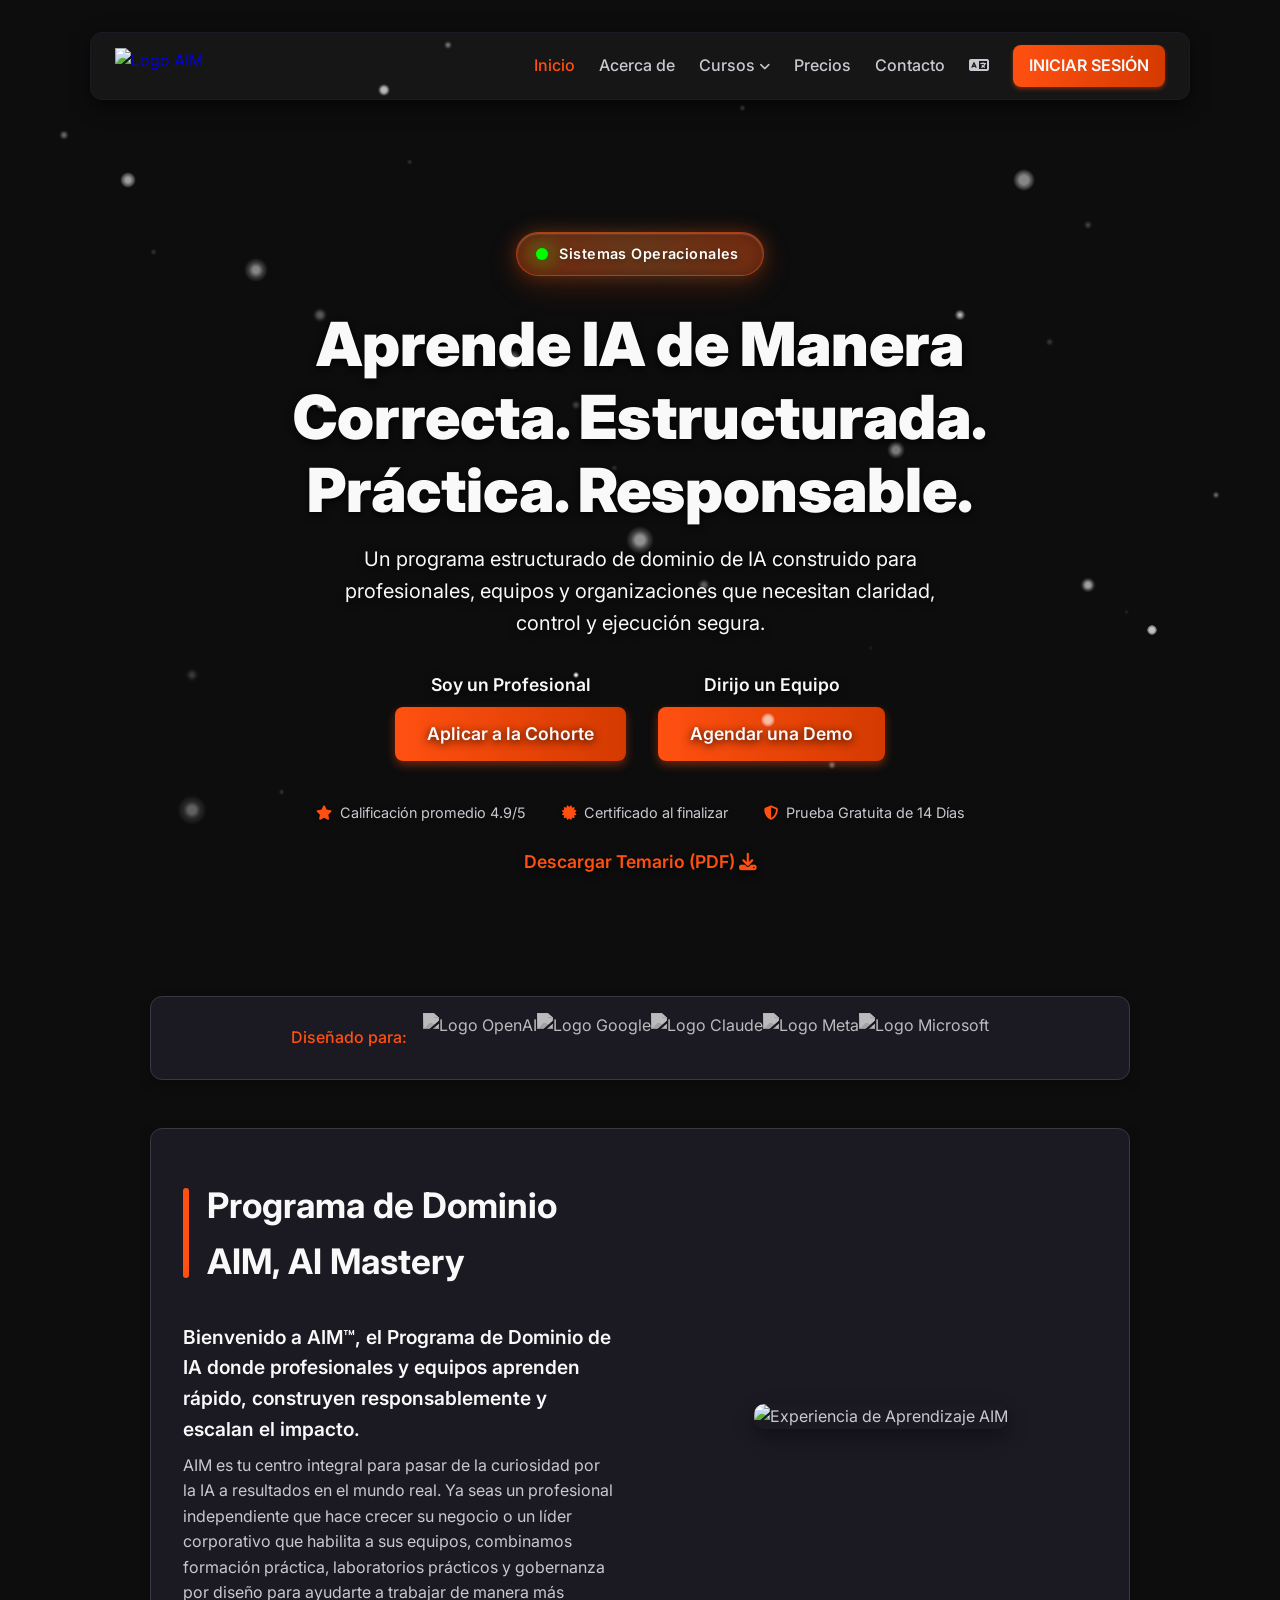
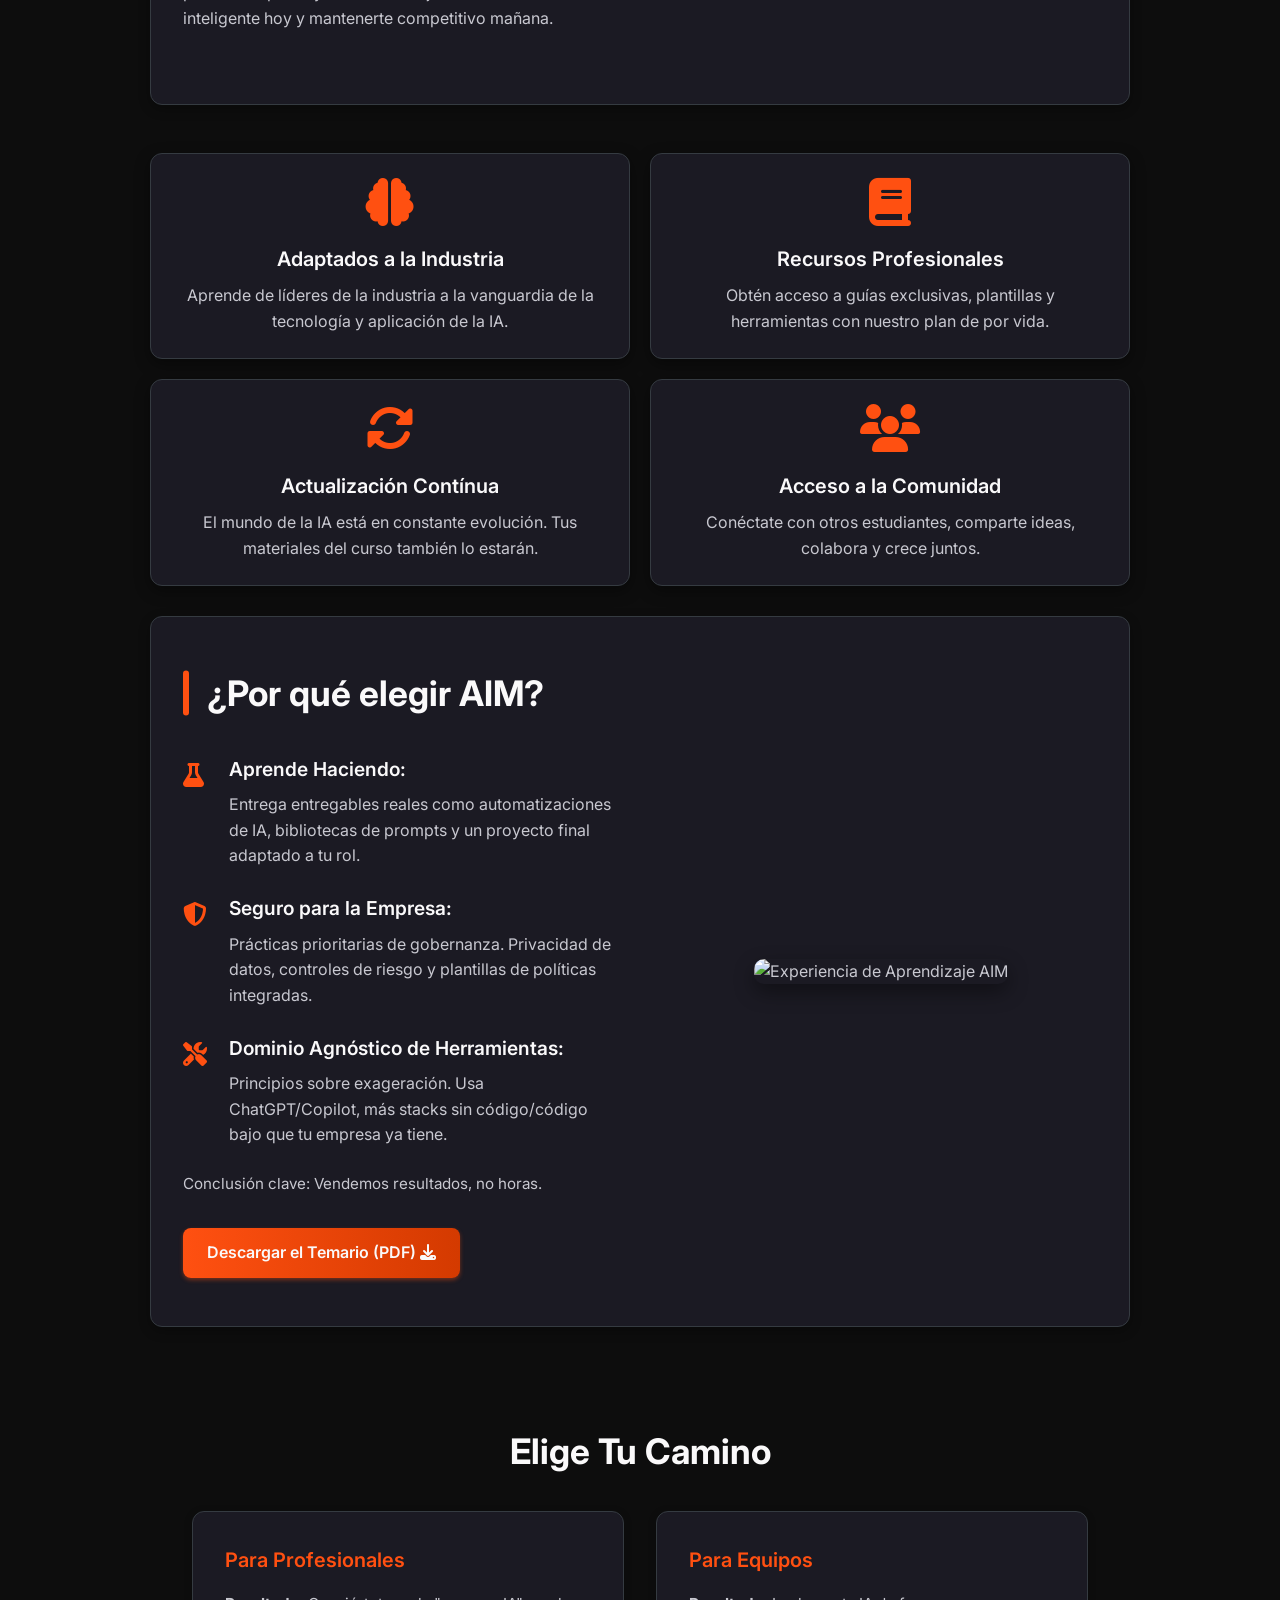
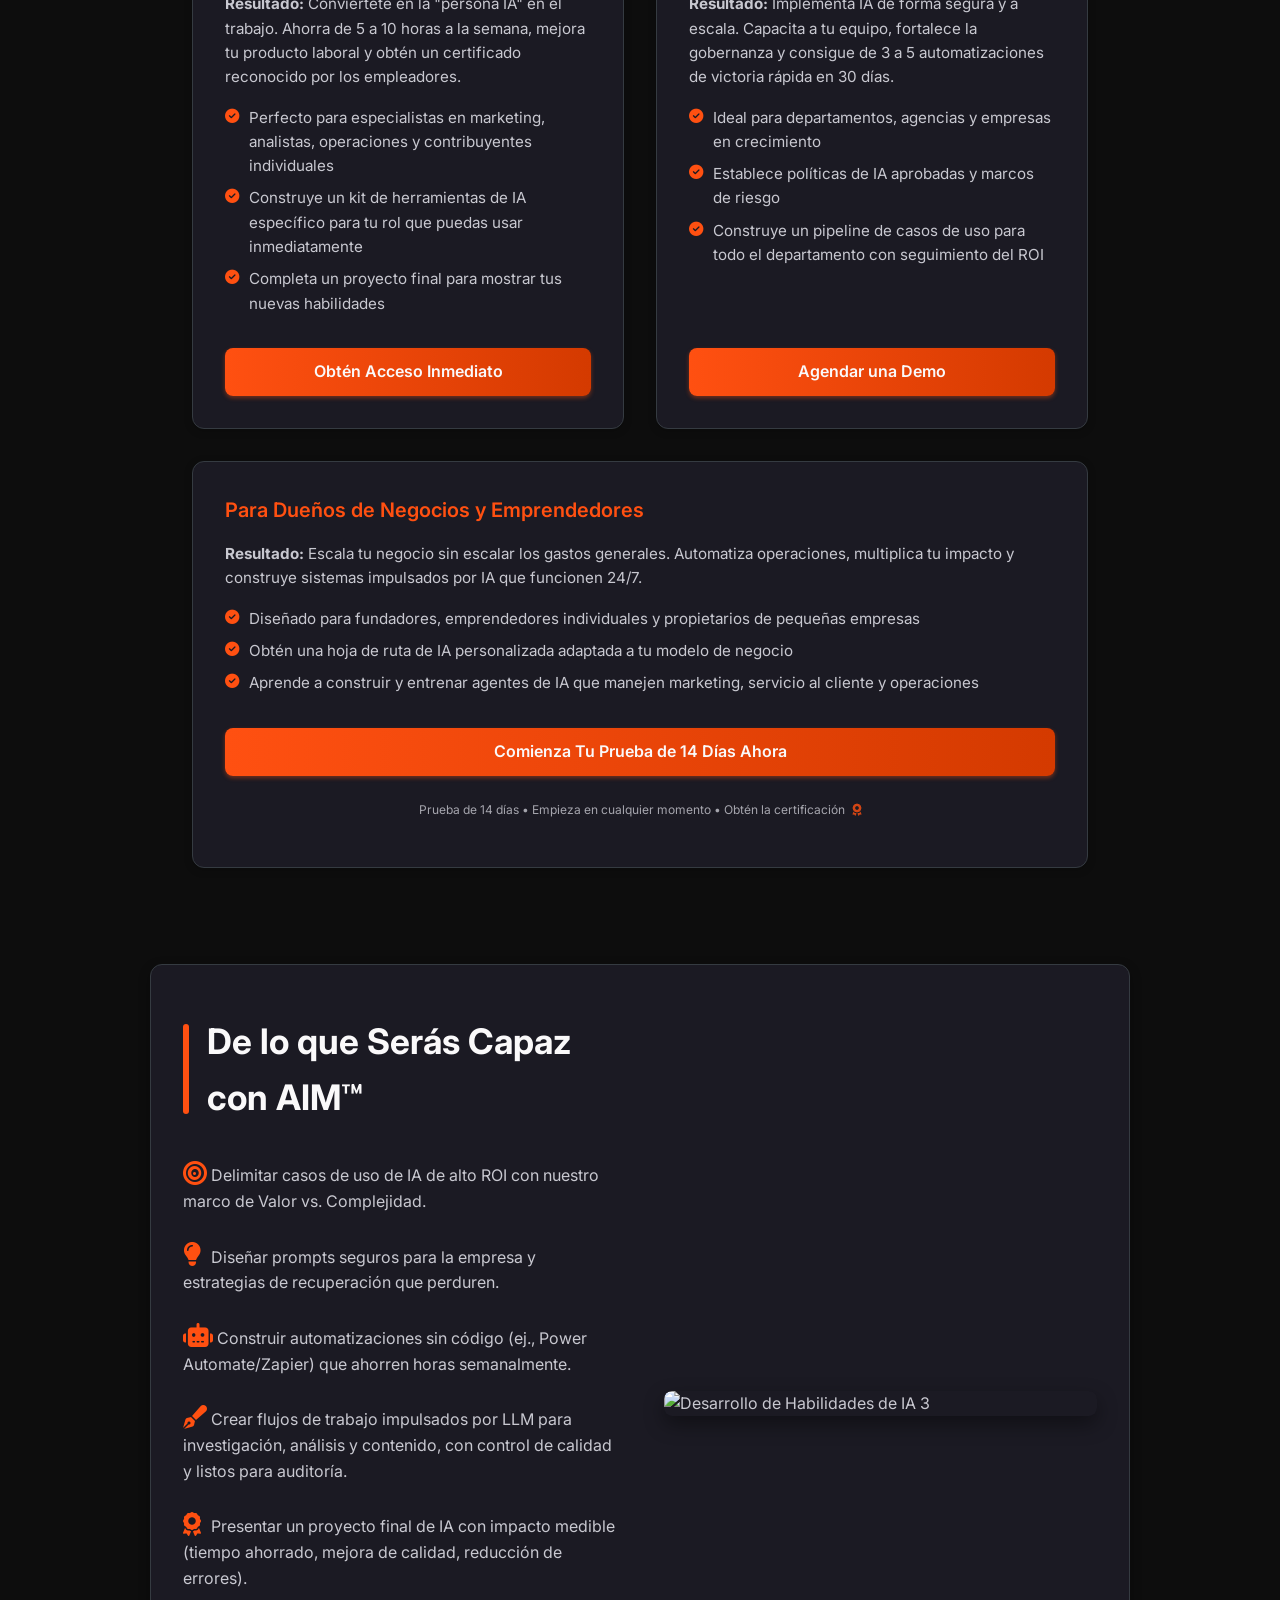
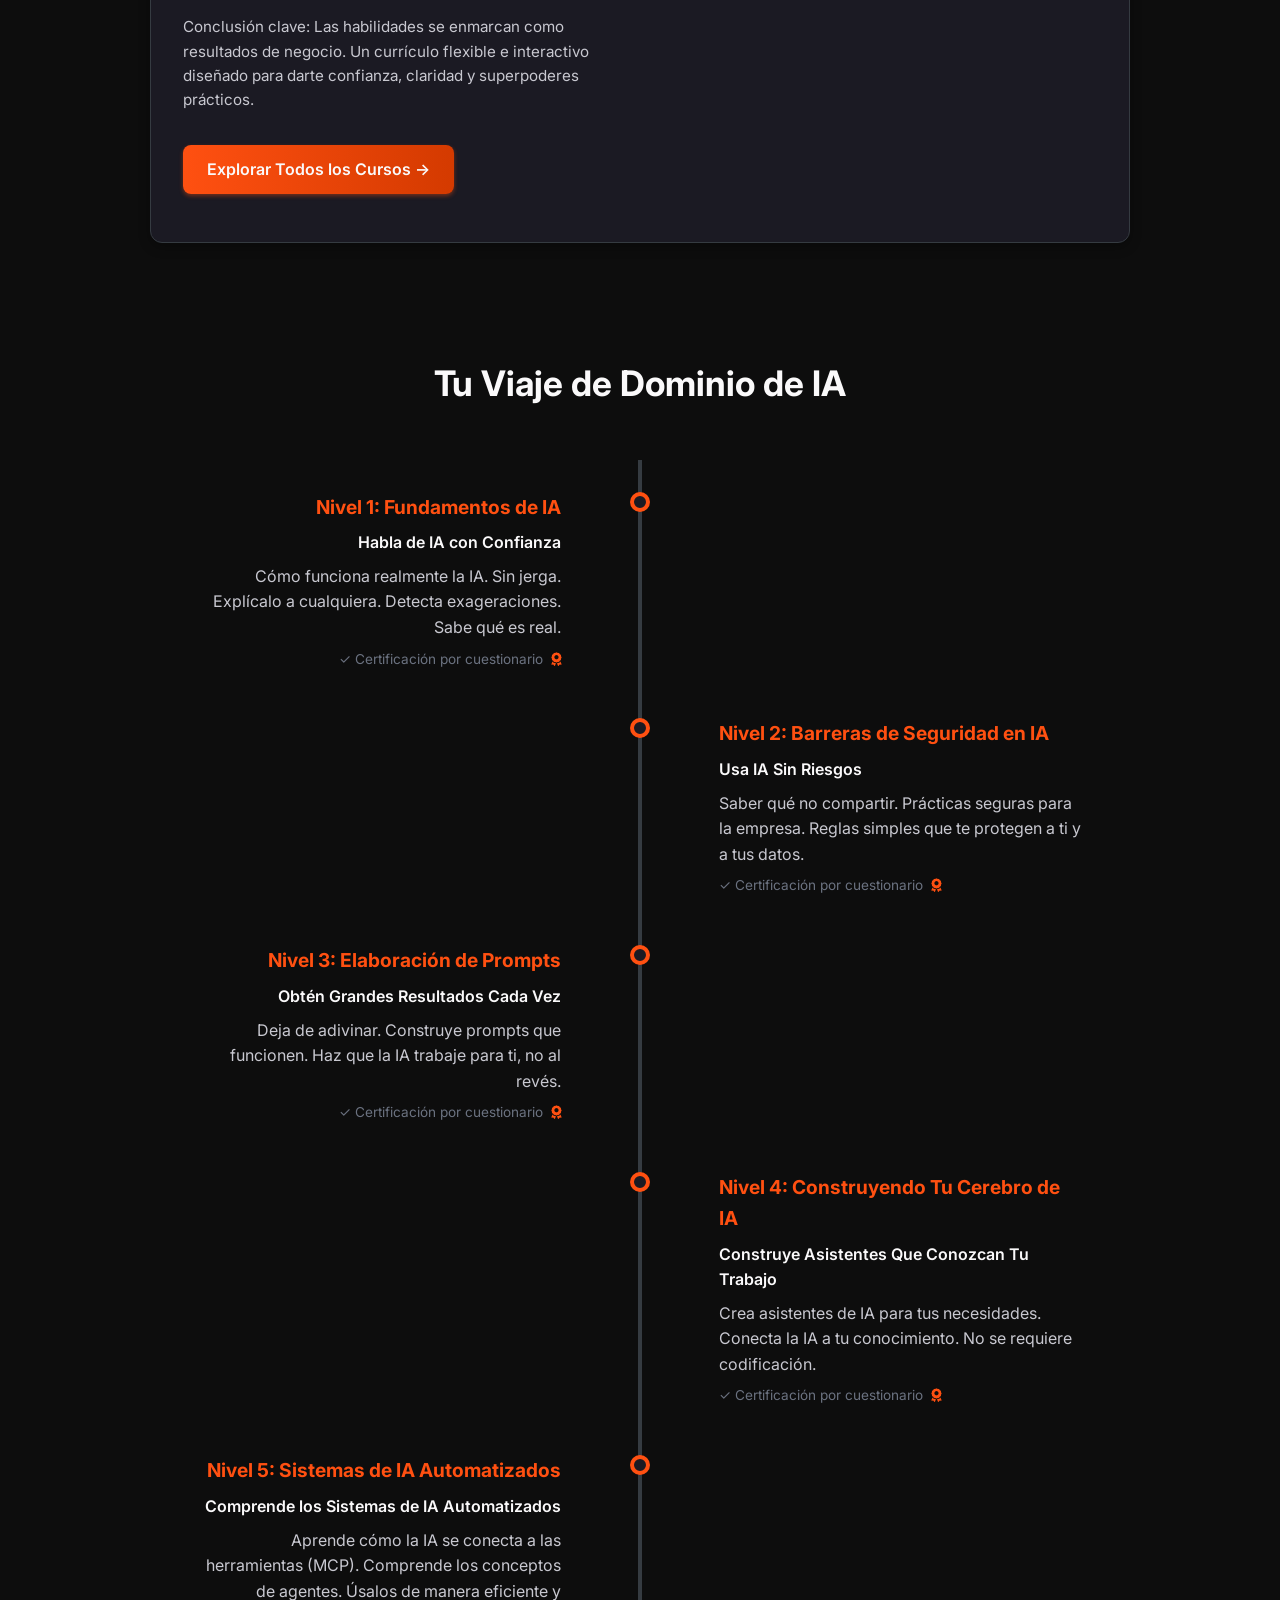
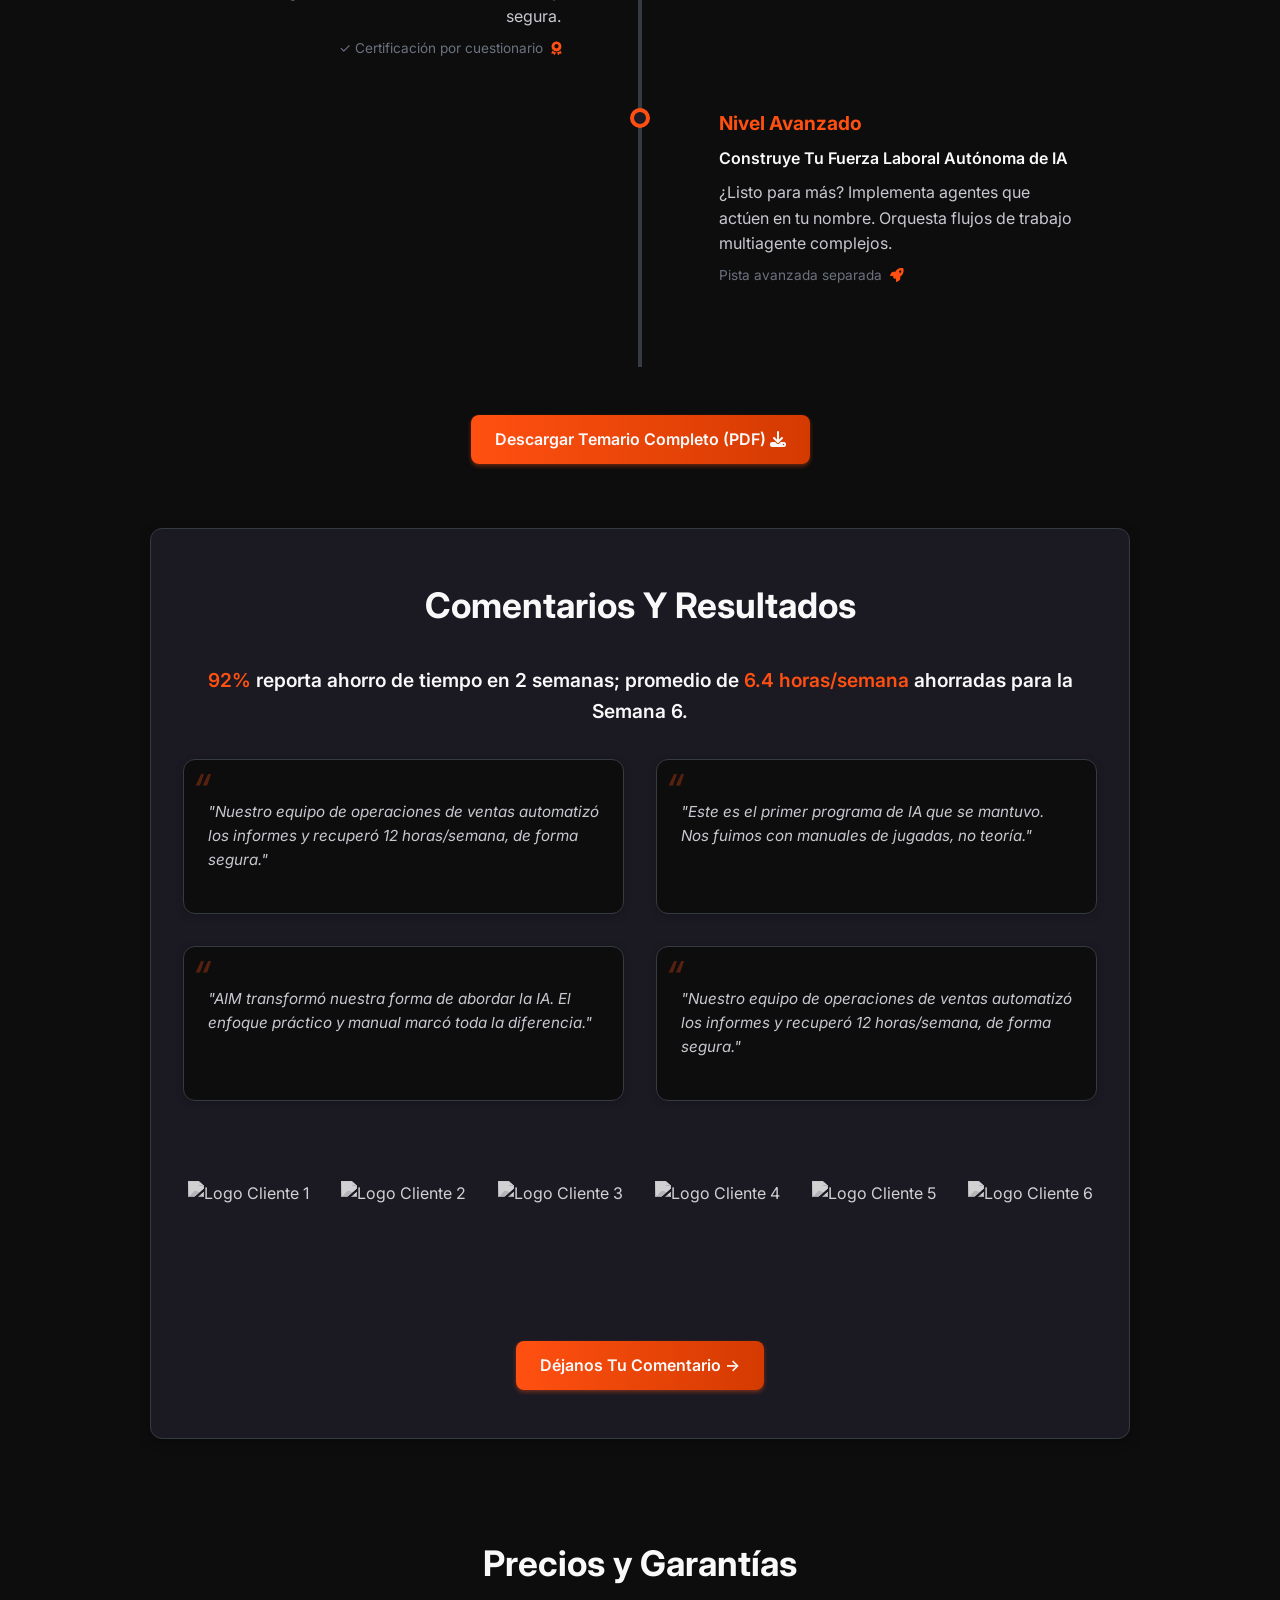
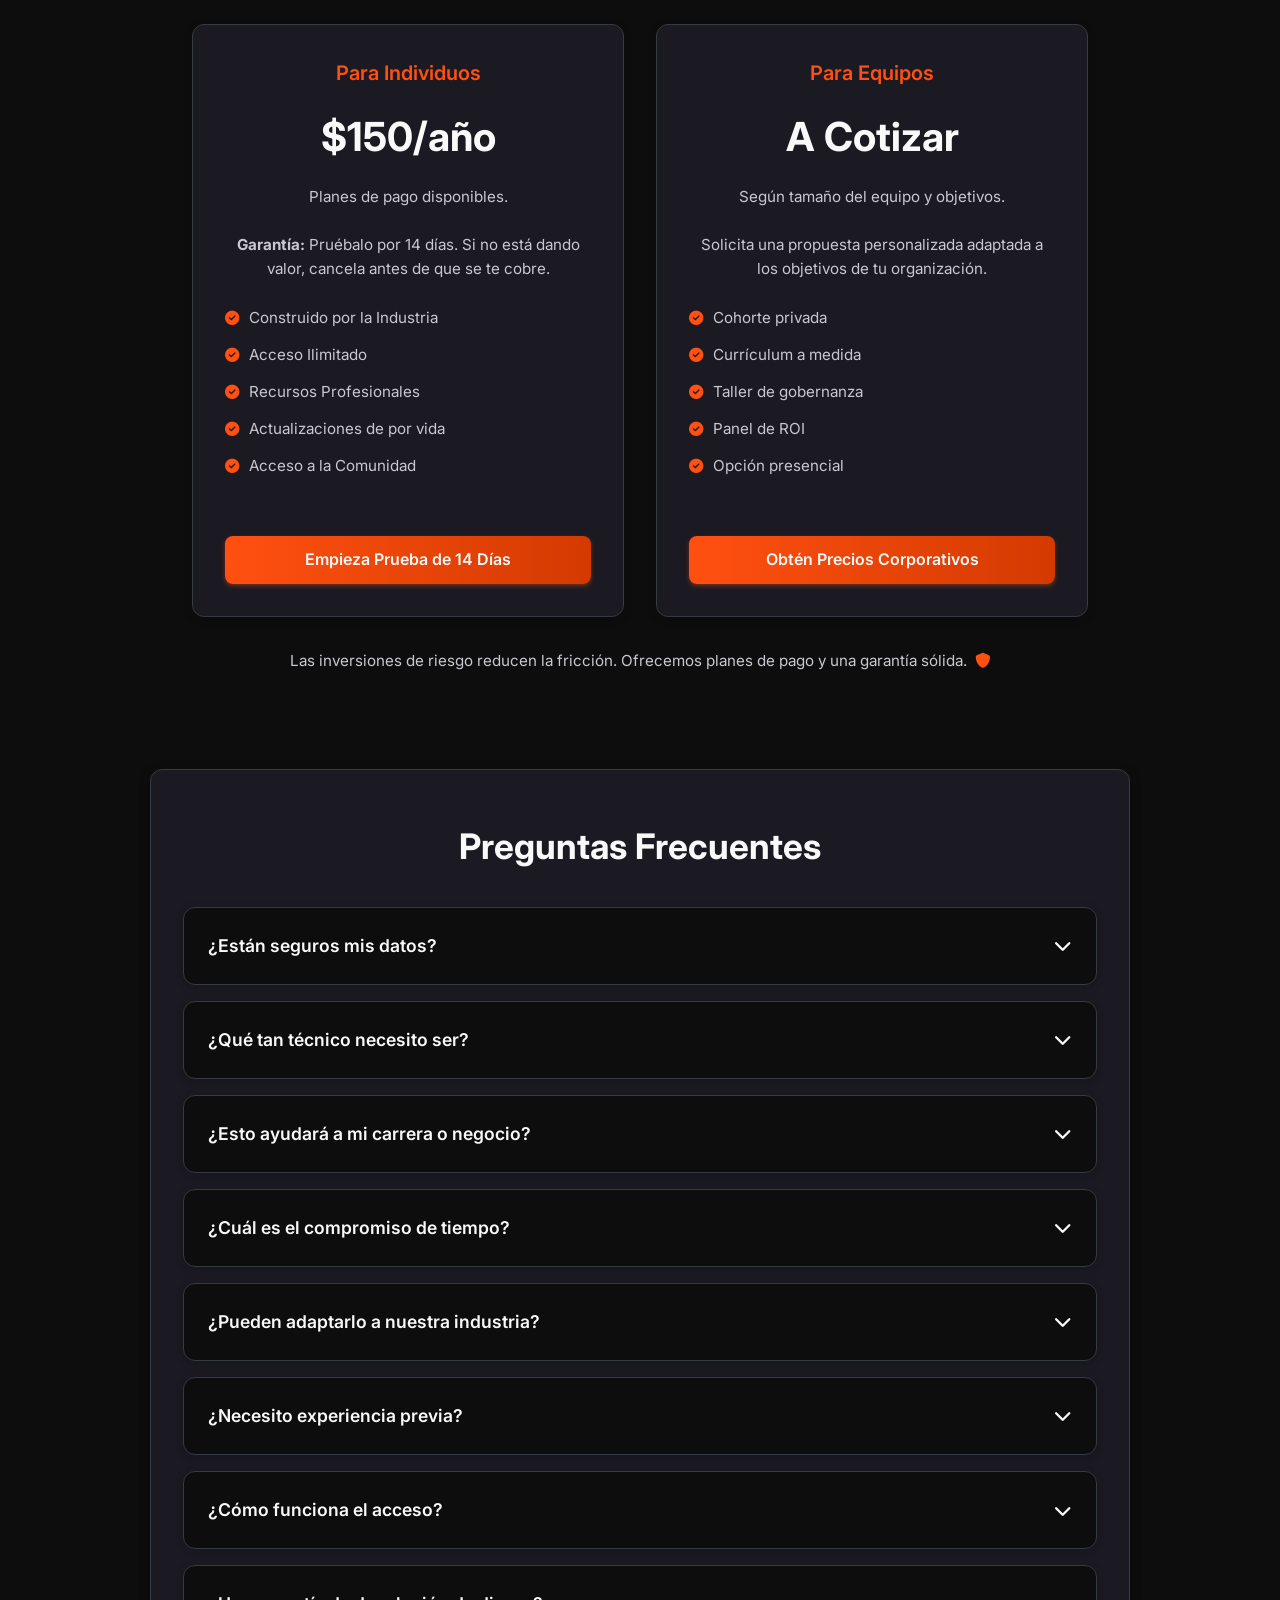
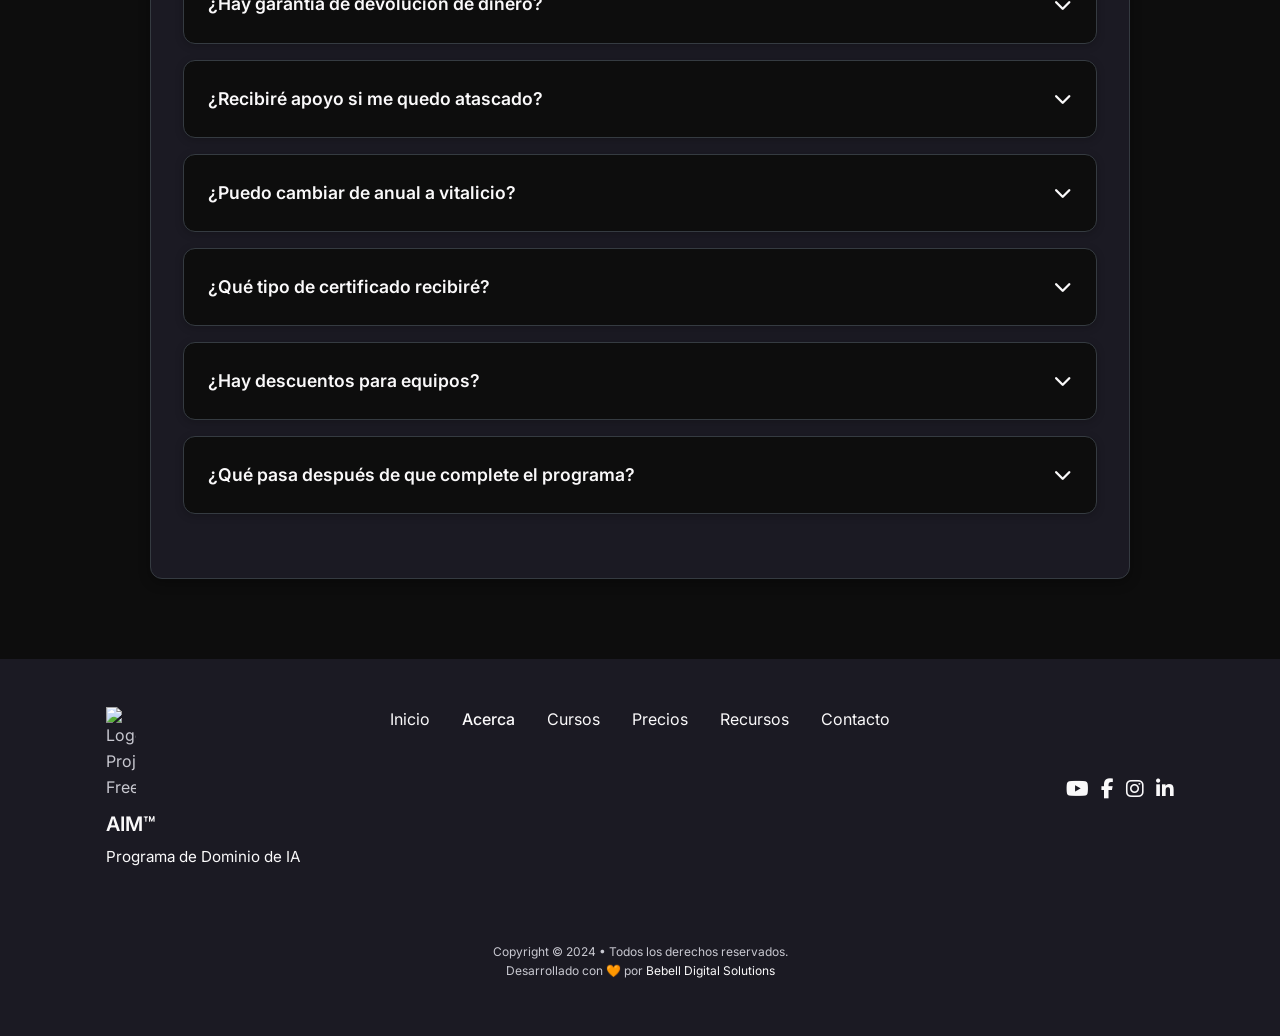
==== index.html @ cc2d8526 "Create index.html" ====
<!DOCTYPE html>
<html lang="es">
<head>
    <meta charset="UTF-8">
    <meta name="viewport" content="width=device-width, initial-scale=1.0">
    <meta http-equiv="X-UA-Compatible" content="IE=edge">

<!-- !!! IMPORTANTE: ACTUALIZA LA ETIQUETA TITLE PARA CADA PÁGINA ÚNICA !!! -->
    <title>AIM™ Bootcamp | Formación en IA para Profesionales y Equipos | Práctico y Enfocado en ROI</title>
    <meta name="description" content="Domina la IA en semanas. Formación por cohortes para profesionales y equipos corporativos. Laboratorios prácticos, gobernanza y resultados medibles. Aplica o solicita una demo.">
    
    <!-- === META KEYWORDS - EXPANDIDO === -->
    <meta name="keywords" content="bootcamp de IA, formación en IA para profesionales, curso de inteligencia artificial, IA para negocios, formación corporativa en IA, certificación en IA, programa de fluidez en IA, laboratorios prácticos de IA, formación en gobernanza de IA, ChatGPT para empresas, fundamentos de machine learning, upskilling en IA, adopción de IA empresarial, curso de estrategia de IA, formación en IA generativa, programa de maestría en IA, bootcamp AIM, educación profesional en IA, desarrollo de habilidades en IA, formación en implementación de IA">
    
    <!-- === ETIQUETAS DE AUTOR/GENERADOR === -->
    <meta name="author" content="AIM™ AI Mastery Program">
    <meta name="generator" content="Plataforma AIM Bootcamp">
    <meta name="robots" content="index, follow">
    
    <!-- === ETIQUETAS DE IDIOMA Y GEO - MEJORADAS === -->
    <meta http-equiv="content-language" content="es-es">
    <meta name="target" content="all">
    <meta name="rating" content="General">
    <meta name="revisit-after" content="7 days">
    <meta name="classification" content="Educación, Formación Empresarial, Inteligencia Artificial">
    <meta name="distribution" content="global">
    <meta name="copyright" content="© 2024 AIM™ AI Mastery Program. Todos los derechos reservados.">
    <meta name="format-detection" content="telephone=no">
    <meta name="geo.region" content="ES">
    <meta name="geo.placename" content="Global">

<!-- === URL CANÓNICA === -->
<link rel="canonical" href="https://www.aimbootcamp.com/es/">

<!-- === ETIQUETAS HREFLANG - AÑADIDAS === -->
<link rel="alternate" hreflang="en" href="https://www.aimbootcamp.com/">
<link rel="alternate" hreflang="es" href="https://www.aimbootcamp.com/es/">
<link rel="alternate" hreflang="x-default" href="https://www.aimbootcamp.com/">

<!-- === FAVICON E ICONOS DE APP - MEJORADOS === -->
<link rel="icon" href="https://bucket.mlcdn.com/a/3336/3336910/images/c6f729e3f2ce7e2bc59bf6037f6fe0f491d94819.png">
<link rel="apple-touch-icon" sizes="180x180" href="https://bucket.mlcdn.com/a/3336/3336910/images/c6f729e3f2ce7e2bc59bf6037f6fe0f491d94819.png">
<link rel="icon" type="image/png" sizes="32x32" href="https://bucket.mlcdn.com/a/3336/3336910/images/c6f729e3f2ce7e2bc59bf6037f6fe0f491d94819.png">
<link rel="icon" type="image/png" sizes="16x16" href="https://bucket.mlcdn.com/a/3336/3336910/images/c6f729e3f2ce7e2bc59bf6037f6fe0f491d94819.png">
<link rel="mask-icon" href="https://bucket.mlcdn.com/a/3336/3336910/images/c6f729e3f2ce7e2bc59bf6037f6fe0f491d94819.png" color="#ff5011">

<!-- === OPEN GRAPH / FACEBOOK - MEJORADO === -->
<meta property="og:type" content="website">
<meta property="og:url" content="https://www.aimbootcamp.com/es/">
<meta property="og:title" content="AIM™ Programa de Maestría en IA | Domina la IA para Negocios y Vida">
<meta property="og:description" content="AIM™ es un programa estructurado de maestría en IA diseñado para ayudar a los profesionales a entender, aplicar y usar con confianza la inteligencia artificial en escenarios empresariales del mundo real.">
<meta property="og:image" content="https://ik.imagekit.io/bebell/Project%20Freedom/AIM%E2%84%A2%20AI%20Mastery%20Program/AIM-Homepage-OG.jpg">
<meta property="og:image:width" content="1200">
<meta property="og:image:height" content="630">
<meta property="og:image:alt" content="AIM™ Programa de Maestría en IA - Formación Estructurada en IA para Profesionales">
<meta property="og:site_name" content="AIM™ AI Mastery Program">
<meta property="og:locale" content="es_ES">
<meta property="og:email" content="info@aimbootcamp.com">
<meta property="og:phone_number" content="+1-800-AIM-BOOT">
<meta property="og:determiner" content="the">

<!-- === TARJETA DE TWITTER - MEJORADA === -->
<meta name="twitter:card" content="summary_large_image">
<meta name="twitter:url" content="https://www.aimbootcamp.com/es/">
<meta name="twitter:title" content="AIM™ Programa de Maestría en IA | Domina la IA para Negocios y Vida">
<meta name="twitter:description" content="Formación estructurada en IA para profesionales que buscan claridad, confianza y aplicación práctica. Comienza a dominar la IA hoy.">
<meta name="twitter:image" content="https://ik.imagekit.io/bebell/Project%20Freedom/AIM%E2%84%A2%20AI%20Mastery%20Program/AIM-Homepage-Twitter.jpg">
<meta name="twitter:image:alt" content="Página de inicio del Programa de Maestría en IA AIM™">
<meta name="twitter:creator" content="@AIMasteryProgram">
<meta name="twitter:site" content="@AIMasteryProgram">
<meta name="twitter:label1" content="Formato del Programa">
<meta name="twitter:data1" content="Basado en cohortes, Práctico">
<meta name="twitter:label2" content="Audiencia">
<meta name="twitter:data2" content="Profesionales y Equipos Corporativos">

<!-- === ETIQUETAS META ADICIONALES - MEJORADAS === -->
<meta name="theme-color" content="#ff5011">
<meta name="msapplication-TileColor" content="#ff5011">
<meta name="msapplication-config" content="browserconfig.xml">
<meta name="msapplication-tooltip" content="AIM Bootcamp - Programa de Maestría en IA">
<meta name="apple-mobile-web-app-capable" content="yes">
<meta name="apple-mobile-web-app-status-bar-style" content="black-translucent">
<meta name="apple-mobile-web-app-title" content="AIM Bootcamp">
<meta name="application-name" content="AIM Bootcamp">
<meta name="mobile-web-app-capable" content="yes">

<!-- === ETIQUETAS DE VERIFICACIÓN - AÑADIDAS (reemplazar con códigos reales) === -->
<meta name="google-site-verification" content="tu-código-de-verificación-de-google">
<meta name="msvalidate.01" content="tu-código-de-verificación-de-bing">
<meta name="yandex-verification" content="tu-código-de-verificación-de-yandex">

<!-- === DIRECTIVAS PARA ROBOTS - AÑADIDAS === -->
<meta name="googlebot" content="index, follow">
<meta name="bingbot" content="index, follow">

<!-- === DATOS ESTRUCTURADOS - ORGANIZACIÓN EDUCATIVA (MEJORADO) === -->
<script type="application/ld+json">
{
  "@context": "https://schema.org",
  "@type": "EducationalOrganization",
  "name": "AIM™ Programa de Maestría en IA",
  "alternateName": "AIM Bootcamp",
  "url": "https://www.aimbootcamp.com/es/",
  "logo": "https://bucket.mlcdn.com/a/3336/3336910/images/c6f729e3f2ce7e2bc59bf6037f6fe0f491d94819.png",
  "description": "Un programa estructurado de educación en IA diseñado para enseñar a los profesionales cómo entender, aplicar e integrar la inteligencia artificial en flujos de trabajo empresariales y del mundo real.",
  "foundingDate": "2023",
  "email": "info@aimbootcamp.com",
  "telephone": "+1-800-AIM-BOOT",
  "sameAs": [
    "https://twitter.com/AIMasteryProgram",
    "https://www.linkedin.com/company/aim-bootcamp"
  ],
  "address": {
    "@type": "PostalAddress",
    "addressCountry": "US"
  },
  "contactPoint": {
    "@type": "ContactPoint",
    "telephone": "+1-800-AIM-BOOT",
    "contactType": "servicio al cliente",
    "email": "info@aimbootcamp.com",
    "availableLanguage": ["Inglés", "Español"]
  },
  "hasOfferCatalog": {
    "@type": "OfferCatalog",
    "name": "Currículo de Maestría en IA AIM™",
    "itemListElement": [
      {
        "@type": "Course",
        "name": "Fundamentos de IA",
        "url": "https://www.aimbootcamp.com/es/1-ai-foundation",
        "courseCode": "AIM101",
        "educationalLevel": "Principiante"
      },
      {
        "@type": "Course",
        "name": "Seguridad, Privacidad y Cumplimiento",
        "url": "https://www.aimbootcamp.com/es/2-security-privacy-compliance",
        "courseCode": "AIM201",
        "educationalLevel": "Intermedio"
      },
      {
        "@type": "Course",
        "name": "Dominio del Prompt",
        "url": "https://www.aimbootcamp.com/es/3-prompt-craftsmanship",
        "courseCode": "AIM301",
        "educationalLevel": "Intermedio"
      },
      {
        "@type": "Course",
        "name": "Construyendo Tu Cerebro de IA",
        "url": "https://www.aimbootcamp.com/es/4-building-your-ai-brain",
        "courseCode": "AIM401",
        "educationalLevel": "Avanzado"
      },
      {
        "@type": "Course",
        "name": "Construyendo Sistemas de IA Automatizados",
        "url": "https://www.aimbootcamp.com/es/5-building-automated-ai-systems",
        "courseCode": "AIM501",
        "educationalLevel": "Avanzado"
      }
    ]
  }
}
</script>

<!-- === DATOS ESTRUCTURADOS - SITIO WEB (MEJORADO) === -->
<script type="application/ld+json">
{
  "@context": "https://schema.org",
  "@type": "WebSite",
  "name": "AIM Bootcamp",
  "url": "https://www.aimbootcamp.com/es/",
  "description": "Programa estructurado de maestría en IA para profesionales y equipos corporativos",
  "potentialAction": {
    "@type": "SearchAction",
    "target": {
      "@type": "EntryPoint",
      "urlTemplate": "https://www.aimbootcamp.com/es/search?q={search_term_string}"
    },
    "query-input": "required name=search_term_string"
  }
}
</script>

<!-- === DATOS ESTRUCTURADOS - MIGA DE PAN (BREADCRUMB) === -->
<script type="application/ld+json">
{
  "@context": "https://schema.org",
  "@type": "BreadcrumbList",
  "itemListElement": [{
    "@type": "ListItem",
    "position": 1,
    "name": "Inicio",
    "item": "https://www.aimbootcamp.com/es/"
  }]
}
</script>

<!-- === DATOS ESTRUCTURADOS - NEGOCIO LOCAL (OPCIONAL) === -->
<script type="application/ld+json">
{
  "@context": "https://schema.org",
  "@type": "LocalBusiness",
  "name": "AIM™ Programa de Maestría en IA",
  "url": "https://www.aimbootcamp.com/es/",
  "logo": "https://bucket.mlcdn.com/a/3336/3336910/images/c6f729e3f2ce7e2bc59bf6037f6fe0f491d94819.png",
  "email": "info@aimbootcamp.com",
  "telephone": "+1-800-AIM-BOOT",
  "areaServed": "En todo el mundo"
}
</script>

<!-- === DATOS ESTRUCTURADOS - FAQ (Preguntas frecuentes) === -->
<script type="application/ld+json">
{
  "@context": "https://schema.org",
  "@type": "FAQPage",
  "name": "AIM Bootcamp - Preguntas Frecuentes",
  "url": "https://www.aimbootcamp.com/es/",
  "mainEntity": [
    {
      "@type": "Question",
      "name": "¿Qué es AIM Bootcamp?",
      "acceptedAnswer": {
        "@type": "Answer",
        "text": "AIM Bootcamp es un programa estructurado de maestría en IA diseñado para profesionales y equipos corporativos. Proporciona formación práctica y basada en cohortes con un enfoque en la aplicación práctica y el ROI medible."
      }
    },
    {
      "@type": "Question",
      "name": "¿Para quién es AIM Bootcamp?",
      "acceptedAnswer": {
        "@type": "Answer",
        "text": "AIM Bootcamp está diseñado para profesionales de negocios, equipos corporativos, ejecutivos y contribuyentes individuales que desean adquirir fluidez en IA y aplicar la inteligencia artificial en escenarios del mundo real."
      }
    },
    {
      "@type": "Question",
      "name": "¿Qué hace diferente a AIM de otros cursos de IA?",
      "acceptedAnswer": {
        "@type": "Answer",
        "text": "AIM ofrece un plan de estudios estructurado y por etapas que progresa desde los fundamentos hasta la automatización avanzada, con laboratorios prácticos, formación en gobernanza y un enfoque en resultados empresariales medibles."
      }
    }
  ]
}
</script>

    <!-- Importar fuente Inter -->
    <link href="https://fonts.googleapis.com/css2?family=Inter:wght@400;500;600;700;900&display=swap" rel="stylesheet">
    
    <!-- Iconos (Font Awesome) -->
    <link rel="stylesheet" href="https://cdnjs.cloudflare.com/ajax/libs/font-awesome/6.4.0/css/all.min.css">

    <!-- Favicon -->
    <link rel="icon" href="https://bucket.mlcdn.com/a/3336/3336910/images/c6f729e3f2ce7e2bc59bf6037f6fe0f491d94819.png">

    <!-- Visor de Spline para el fondo del héroe -->
    <script type="module" src="https://unpkg.com/@splinetool/viewer@1.12.28/build/spline-viewer.js"></script>
    
    <!-- Preconexión para rendimiento - AÑADIDO -->
    <link rel="preconnect" href="https://fonts.googleapis.com">
    <link rel="preconnect" href="https://fonts.gstatic.com" crossorigin>
    <link rel="preconnect" href="https://cdnjs.cloudflare.com">
    <link rel="preconnect" href="https://ik.imagekit.io">
    <link rel="preconnect" href="https://bucket.mlcdn.com">
    <link rel="preconnect" href="https://unpkg.com">
    
    <!-- Prefetch de DNS - AÑADIDO -->
    <link rel="dns-prefetch" href="https://fonts.googleapis.com">
    <link rel="dns-prefetch" href="https://cdnjs.cloudflare.com">
    <link rel="dns-prefetch" href="https://ik.imagekit.io">
    <link rel="dns-prefetch" href="https://unpkg.com">
    
    <!-- Sugerencias de recursos - AÑADIDO -->
    <link rel="preload" href="https://fonts.googleapis.com/css2?family=Inter:wght@400;500;600;700;900&display=swap" as="style">
    <link rel="preload" href="https://cdnjs.cloudflare.com/ajax/libs/font-awesome/6.4.0/css/all.min.css" as="style">
    
    <!-- Manifiesto para PWA - AÑADIDO (opcional) -->
    <link rel="manifest" href="/manifest.json">




    
  
    <style>
        /* --- Estilos de la marca AIM (de la Base de Conocimiento) --- */
        :root {
            --skin-color: #ff5011;
            --mirage-color: hsl(210, 10%, 23%);
            --title-color: hsl(242, 8%, 98%);
            --text-color: hsl(242, 8%, 80%);
            --body-color: #0d0d0d;
            --box-color: hsl(242, 14%, 12%);
            --body-font: 'Inter', sans-serif;
            --shadow: 0 5px 15px rgba(0, 0, 0, 0.4);
            --small-font-size: 0.95rem;
            --h3-font-size: 1.25rem;
            --smaller-font-size: 0.75rem;
            --mb15: 0.75rem;
            --mb3: 1.5rem;
        }
        
        
        
        

        /* --- Base y Barra de desplazamiento --- */
        * { 
        box-sizing: border-box; 
        margin: 0; 
        padding: 0; 
        }
        
        
        
        html { 
        scroll-behavior: smooth; 
        }
        
        
        
        body {
            margin: 0;
            font-family: var(--body-font);
            background-color: var(--body-color);
            color: var(--text-color);
            line-height: 1.6;
            padding-top: 6rem; /* Espacio para la navegación fija */
            overflow-x: hidden;
        }
        
        
        
        
        main { 
        margin: 0 auto; 
        padding: 0 0rem; 
        }
        
        
        
        
        
        img { 
        max-width: 100%; 
        height: auto; 
        display: block; 
        }
        
        
        
        
        
        a { 
        text-decoration: none; 
        cursor: pointer; 
        }
        
        
        

        ::-webkit-scrollbar { 
        width: 8px; 
        }
        
        
        ::-webkit-scrollbar-track { background: #333; }
        
        
        ::-webkit-scrollbar-thumb { background: var(--skin-color); 
        border-radius: 4px; 
        }
        
        
        
        /* Clase contenedora de utilidad para el ancho máximo del contenido */
        .container {
            max-width: 980px;
            margin: 0 auto;
            padding: 0 1rem;
        }
        
        
        
        
        

        /* --- Cargador y Animaciones --- */
        @keyframes fadeInUp {
            from { opacity: 0; transform: translateY(20px); }
            to { opacity: 1; transform: translateY(0); }
        }
        
        /* Contenedor del cargador de página con fondo negro */
        .page-loader {
            position: fixed;
            top: 0;
            left: 0;
            width: 100%;
            height: 100%;
            background-color: #000;
            display: flex;
            flex-direction: column;
            justify-content: center;
            align-items: center;
            z-index: 9999;
            transition: opacity 0.3s ease;
        }

        /* Cabecera de texto añadida */
        .loader-header {
            color: white;
            font-size: 24px;
            font-family: Arial, sans-serif;
            margin-bottom: 20px;
            text-align: center;
        }

/* Tu barra de progreso - sin cambios */
        .progress {
            width: 272.8px;
            height: 41.7px;
            border-radius: 28.8px;
            color: #ff5011;
            background-color: #000;
            border: 2.9px solid;
            position: relative;
        }

        .progress::before {
            content: "";
            position: absolute;
            margin: 2.9px;
            inset: 0 100% 0 0;
            border-radius: inherit;
            background: currentColor;
            animation: progress-pf82op 1.5s forwards;
        }

        @keyframes progress-pf82op {
            100% { inset: 0; }
        }

        /* Transición de ocultación */
        .page-loader.hidden {
            opacity: 0;
            pointer-events: none;
        }
        
        
        
        
        
        
        
        /* =========================== */
        /* SECCIÓN 4: BARRA DE NAVEGACIÓN (ESCRITORIO POR DEFECTO) */
        /* =========================== */
        
        #nav-bar {
            position: fixed; 
            top: 2rem; 
            left: 50%; 
            transform: translateX(-50%);
            background: rgba(25, 25, 25, 0.85); 
            backdrop-filter: blur(10px);
            border: 1px solid var(--box-color); 
            border-radius: 0.75rem;
            padding: 0.75rem 1.5rem; 
            display: flex; 
            align-items: center;
            max-width: 1100px; 
            width: 90%; 
            z-index: 1000;
            box-shadow: 0 6px 20px rgba(0, 0, 0, 0.6);
            transition: all 0.3s ease;
        }
        #nav-logo img { height: 35px; }
        
        /* Escritorio: nav-menu contiene todos los enlaces y es flex */
        #nav-menu { 
            display: flex; 
            gap: 1.5rem; 
            margin-left: auto; 
            align-items: center; 
        }

        /* Enlaces de navegación y CTA */
        .nav-link { 
            color: var(--text-color); 
            transition: color 0.3s, transform 0.2s; 
            font-weight: 500; 
            position: relative;
        }
        .nav-link:hover { 
            color: var(--skin-color); 
            transform: translateY(-1px); 
        }

        .nav-cta {
            background: linear-gradient(90deg, var(--skin-color), #d43a00);
            color: var(--title-color); 
            padding: 0.5rem 1rem; 
            border-radius: 0.5rem;
            box-shadow: 0 2px 4px rgba(255, 80, 17, 0.4); 
            transition: transform 0.3s, box-shadow 0.3s;
            font-weight: 600;
            white-space: nowrap;
        }
        
        .nav-cta:hover { 
            transform: translateY(-2px); 
            box-shadow: 0 4px 8px rgba(255, 80, 17, 0.5); 
        }
        
        .has-submenu { position: relative; }
        
        /* Estado por Defecto del Submenú (Oculto - Escritorio) */
        .submenu-courses {
            position: absolute; 
            top: 100%; 
            left: 50%; 
            transform: translateX(-50%);
            background: var(--box-color); 
            border-radius: 0.5rem; 
            padding: 0.75rem;
            box-shadow: 0 4px 12px rgba(0,0,0,0.5); 
            opacity: 0; 
            visibility: hidden;
            transition: opacity 0.3s, visibility 0.3s, top 0.3s; 
            width: 320px;
            z-index: 1001;
            /* Restablecer estilos móviles */
            margin-left: 0;
            padding-left: 0.75rem;
        }

        /* Estado Activo del Submenú (Mostrado mediante clic en JavaScript - Escritorio) */
        .submenu-courses.active { 
            opacity: 1; 
            visibility: visible;
            top: calc(100% + 15px);
        }
        
        .submenu-link { 
            display: flex; 
            align-items: center; 
            gap: 0.75rem; 
            color: var(--text-color); 
            padding: 0.5rem; 
            border-radius: 0.25rem; 
            transition: background-color 0.3s, color 0.3s; 
        }

        .submenu-link:hover { 
            background-color: rgba(255, 80, 17, 0.1); 
            color: var(--skin-color); 
        }

        .submenu-link i { 
            width: 15px; 
            text-align: center; 
        }

        /* Controles de visibilidad móvil (Estado por defecto/escritorio) */
        #mobile-menu-toggle { 
            display: none; 
            border: none;
            background: transparent;
            color: var(--skin-color);
            font-size: 1.8rem;
            cursor: pointer;
            margin-left: auto;
        }
        .nav-cta.mobile-cta-only { display: none; }
        .nav-cta.desktop-cta-only { display: block; }
        






        
        /* --- Pie de página (Pie de página principal) --- */
        .footer { 
        padding-top: 2rem;
        }

        .footer-bg {
            background-color: var(--box-color);
            padding: 3rem 0 3.5rem;
        }
        
        .footer-container {
            display: grid; 
            grid-template-columns: repeat(3, 1fr);
            column-gap: 1.6rem;
        max-width: 1100px;            
        }

        .footer-title {
            font-size: var(--h3-font-size);
            margin-bottom: 0.25rem; 
            color: var(--title-color);
        }

        .footer-subtitle {
            font-size: var(--small-font-size);
            color: var(--title-color);
        }

        .footer-links {
            list-style: none;
            display: flex;
            justify-self: center;
            column-gap: 2rem;
            color: var(--title-color);
            padding: 0;
            margin: 0;
        }

        .footer-links a { 
        color: var(--title-color); 
        transition: color 0.3s; 
        }
        
        
        
        .footer-links a:hover { 
        color: var(--skin-color); 
        }
        
        
   /* Selector más específico */
.footer-links li a:hover {
    color: var(--skin-color);
}

/* O incluso más específico */
.footer .footer-links a:hover {
    color: var(--skin-color);
}     
        
        

        .footer-socials {
            justify-self: flex-end; /* Empuja a la derecha en escritorio */
            display: flex; 
            align-items: center;
            gap: var(--mb15);
        }

        .footer-social {
            font-size: 1.25rem;
            color: var(--title-color);
            transition: color 0.3s;
        }

        .footer-social:hover { 
            color: var(--skin-color); 
            cursor: pointer; 
        }
        
        
        
        
        
.footer-copy {
    font-size: var(--smaller-font-size);
    text-align: center;
    margin-top: 4.5rem;
}

.footer-copy a {
    color: var(--title-color);
    text-decoration: none;
    transition: color 0.3s ease;
}

.footer-copy a:hover {
    color: #ff5011 !important; /* Usando hexadecimal directamente para pruebas */

}  
        
        
/* Arreglo forzado para el enlace de Bebell Digital Solutions */
footer .footer-copy a {
    color: var(--title-color) !important;
}

footer .footer-copy a:hover {
    color: #ff5011 !important;

}        
        
        
        
        

        .footer-brand {
            display: flex;
            flex-direction: column;
            align-items: flex-start;
            text-align: left;
            gap: 0.5rem; 
        }
        .footer-brand-text { text-align: left; }
        .footer-logo {
            width: 30px;
            height: auto;
            display: block;
        }
        .footer-logo:hover {
            opacity: 0.8;
            transition: opacity 0.3s ease;
        }





        
        
        
        /* --- Estilos personalizados para el esquema de la página de inicio --- */
        .section {
            background-color: var(--box-color);
            border-radius: 12px;
            border: 1px solid var(--mirage-color);
            box-shadow: 0 4px 12px rgba(0, 0, 0, 0.3);
            padding: 3rem 2rem;
            margin-bottom: 3rem;
            animation: fadeInUp 0.8s ease-out forwards;
            opacity: 0; /* Comienza oculto para la animación */
            transition: transform 0.3s ease, box-shadow 0.3s ease;
        }
        
        
        
        

        .section:hover {
            transform: translateY(-5px);
            box-shadow: 0 8px 20px rgba(255, 80, 17, 0.2);
        }
        
        
        
        
        

        h1 {
            color: var(--skin-color);
            font-size: 3.5rem;
            text-align: center;
            margin-bottom: 1.5rem;
            font-weight: 900;
            line-height: 1.2;
        }
        
        
        
        

        h2 {
            color: var(--title-color);
            font-size: 2.2rem;
            margin-bottom: 2rem;
            padding-left: 1.5rem;
            position: relative;
            font-weight: 700;
        }
        
        
        
        

        h2::before {
            content: '';
            position: absolute;
            left: 0;
            top: 50%;
            transform: translateY(-50%);
            width: 6px;
            height: 80%;
            background-color: var(--skin-color);
            border-radius: 3px;
        }
        
        
        
        
        

        h3 {
            color: var(--title-color);
            font-size: var(--h3-font-size);
            margin-bottom: 1rem;
            font-weight: 600;
        }
        
        
        
        
        

        .h3-with-icon {
            display: flex;
            align-items: center;
            gap: 0.75rem;
            margin-bottom: 1rem;
        }
        
        
        
        .h3-with-icon i {
            color: var(--skin-color);
            font-size: 1.5rem;
        }

        ul.icon-list {
            list-style: none;
            padding-left: 0;
        }

        ul.icon-list li {
            margin-bottom: 1.5rem;
            color: var(--text-color);
        }

        .icon-list i {
            color: var(--skin-color); /* #ff5011 */
            font-size: 1.5rem;
            min-width: 24px;
            margin-top: 0.2rem;
        }

        .feature-item {
            display: flex;
            align-items: flex-start;
            margin-bottom: 1.5rem;
        }

        .feature-icon {
            color: var(--skin-color);
            font-size: 1.5rem;
            margin-right: 1rem;
            min-width: 30px;
            margin-top: 0.2rem;
        }

        .feature-content h4 {
            color: var(--title-color);
            font-size: 1.2rem;
            margin-bottom: 0.5rem;
            font-weight: 600;
        }

        .feature-content p {
            color: var(--text-color);
            margin: 0;
            line-height: 1.6;
        }




        
        
        /* Sección Héroe */
        .hero {
            position: relative;
            height: 100vh;
            min-height: 700px;
            width: 100%;
            overflow: hidden;
            display: flex;
            justify-content: center;
            align-items: center;
            text-align: center;          
            margin-top: -0rem; /* Compensa el padding-top del body */
        }
        
        .hero spline-viewer {
            position: absolute;
            top: 50px;
            left: 0;
            width: 100%;
            max-width: 2300px;
            margin: 0;
            height: 100%;
            z-index: 0;
            transform: scale(1.13);
        }
        
        .hero-content {
            position: relative;
            z-index: 2;
            max-width: 760px;
            padding: 1rem;
            color: var(--title-color);
            text-shadow: 0 2px 8px rgba(0, 0, 0, 0.9);
        }
        
        
        
        .hero-content h1 {
            color: var(--title-color);
            font-size: 3.8rem;
            margin-bottom: 1rem;
        }
        
        .hero-content p {
            font-size: 1.25rem;
            margin-bottom: 2rem;
            max-width: 600px;
            margin-left: auto;
            margin-right: auto;
        }
        
        .hero-cta-group {
            display: flex;
            justify-content: center;
            align-items: center;
            gap: 2rem;
            margin-bottom: 1.5rem;
            flex-wrap: wrap;
        }
        
        .hero-cta-block {
            display: flex;
            flex-direction: column;
            align-items: center;
            gap: 0.5rem;
        }
        
        .hero-cta-label {
            font-size: 1.1rem;
            color: var(--title-color);
            font-weight: 600;
        }
        
        .hero-cta {
            background: linear-gradient(90deg, var(--skin-color), #d43a00);
            color: var(--title-color);
            padding: 0.8rem 2rem;
            border-radius: 0.5rem;
            box-shadow: 0 4px 10px rgba(255, 80, 17, 0.4);
            transition: transform 0.3s, box-shadow 0.3s;
            font-weight: 600;
            font-size: 1.1rem;
            white-space: nowrap;
            min-width: 200px;
        }
        
        .hero-cta:hover {
            transform: translateY(-3px);
            box-shadow: 0 6px 15px rgba(255, 80, 17, 0.6);
        }
        
        .hero-micro-reassurance {
            font-size: 0.9rem;
            color: var(--text-color);
            margin-top: 1rem;
            text-shadow: 0 1px 4px rgba(0, 0, 0, 0.5);
        }
        
        .reassurance-item {
            display: inline-flex;
            align-items: center;
            gap: 0.5rem;
            margin: 0 1rem;
        }
        
        .reassurance-item i { color: var(--skin-color); }








/* Arreglo para el espaciado del contenido del héroe - AÑADIR ESTO */
.hero-content {
    padding-top: 2rem;  /* Crea espacio en la parte superior para la insignia */
    display: flex;
    flex-direction: column;

    justify-content: center; /* Mantiene el contenido centrado verticalmente */
}

/* Asegurar que el contenedor de la insignia tenga el espaciado superior adecuado */
.status-badge-container {
    margin-top: 1rem;  /* Empuje adicional desde la parte superior */
}

/* Asegurar que Descargar Temario tenga el espaciado inferior adecuado */
.secondary-cta-link {
    margin-bottom: 1rem;  /* Crea espacio en la parte inferior */
}




        
        
        /* Barra de Prueba Social */
        .social-proof-bar {
            display: flex;
            justify-content: center;
            align-items: center;
            gap: 0rem;
            margin: 3rem auto;
            margin-top: 0;
            flex-wrap: wrap;
            padding: 1rem 1rem;

            background-color: var(--box-color);
            color: linear-gradient(90deg, var(--skin-color), #d43a00);
            border-radius: 12px;
            border: 1px solid var(--mirage-color);
            box-shadow: 0 4px 12px rgba(0, 0, 0, 0.3);
            animation: fadeInUp 0.8s ease-out forwards;
            animation-delay: 0.2s;
            opacity: 0;
            position: relative;
            z-index: 3;
            max-width: 980px;            
        }
        
        .social-proof-bar img {
            height: 50px;
            filter: grayscale(100%) brightness(150%);
            opacity: 0.7;
            transition: opacity 0.3s, filter 0.3s;
        }
        
        .social-proof-bar img:hover {
            filter: grayscale(0%) brightness(100%);
            opacity: 1;
        }
        
        /* CTA Secundario (Descargar Temario) */
        .secondary-cta-link {
            display: inline-block;
            color: var(--skin-color);
            font-weight: 600;
            margin-top: 1.5rem;
            transition: transform 0.2s, color 0.3s;
            font-size: 1.1rem;
        }
        
        .secondary-cta-link:hover {
            transform: translateX(5px);
            color: var(--title-color);
        }



        
        /* Sección de Cajas */
        .boxes {
            display: grid;
            grid-template-columns: repeat(2, 1fr);
            gap: 20px;
            margin-bottom: 30px;
        max-width: 980px; 
        margin-left: auto;
        margin-right: auto;
        }

        .box {
            background: var(--box-color);
            text-align: center;
            padding: 1.5rem 2rem;
            box-shadow: var(--shadow);
            border-radius: 12px;
            border: 1px solid var(--mirage-color);
            transition: transform 0.3s ease, box-shadow 0.3s ease;
        }

        .box:hover {
            transform: translateY(-5px); 
            box-shadow: 0 10px 20px rgba(0, 0, 0, 0.6), 0 0 15px rgba(255, 80, 17, 0.5);
        }

        .box h3 { 
            color: var(--title-color); 
            margin-top: 1rem; 
            margin-bottom: 0.5rem; 
        }
        
        .box i { color: var(--skin-color); }






        

        .why-aim-section {
            background-color: var(--box-color);
            border-radius: 12px;
            border: 1px solid var(--mirage-color);
            box-shadow: 0 4px 12px rgba(0, 0, 0, 0.3);
            padding: 3rem 2rem;
            margin-bottom: 3rem;
            display: grid;
            grid-template-columns: 1fr 1fr;
            gap: 3rem;
            align-items: center;
            animation: fadeInUp 0.8s ease-out forwards;
            opacity: 0;
        }

        .why-aim-content { text-align: left; }

        .why-aim-image {
            display: flex;
            justify-content: center;
            align-items: center;
        }

        .why-aim-image img {
            max-width: 100%;
            height: auto;
            border-radius: 10px;
            box-shadow: 0 8px 20px rgba(0, 0, 0, 0.4);
        }








        
        
        /* Sección Elige Tu Camino */
        .path-section {
            background: transparent;
            border: none;
            box-shadow: none;
            padding: 3rem 2rem;
            margin-bottom: 3rem;
            animation: fadeInUp 0.8s ease-out forwards;
            opacity: 0;
            max-width: 960px;
        }

        .path-section h2 {
            text-align: center;
            padding-left: 0;
        }

        .path-section h2::before { display: none; }

        .path-options {
            display: grid;
            grid-template-columns: repeat(auto-fit, minmax(300px, 1fr));
            gap: 2rem;
            margin-top: 2rem;
        }
        
        .path-card {
            background-color: var(--box-color);
            border-radius: 0.75rem;
            padding: 2rem;
            border: 1px solid var(--mirage-color);
            box-shadow: 0 2px 8px rgba(0, 0, 0, 0.2);
            transition: transform 0.3s ease, box-shadow 0.3s ease;
            text-align: left;
            display: flex;
            flex-direction: column;
        }
        
        .path-card:hover {
            transform: translateY(-5px);
            box-shadow: 0 6px 15px rgba(255, 80, 17, 0.2);
        }
        
        .path-card h3 {
            color: var(--skin-color);
            margin-bottom: 1rem;
            text-align: left;
        }
        
        .path-card p {
            margin-bottom: 1rem;
            font-size: var(--small-font-size);
        }
        
        .path-card ul {
            list-style: none;
            padding-left: 0;
            margin-bottom: 1.5rem;
        }
        
        .path-card ul li {
            display: flex;
            align-items: flex-start;
            margin-bottom: 0.5rem;
            font-size: var(--small-font-size);
        }
        
        .path-card ul li i {
            color: var(--skin-color);
            margin-right: 0.6rem;
            font-size: 0.9rem;
            line-height: 1.4;
        }
        
        .path-card .cta {
            display: block;
            width: 100%;
            margin-top: auto;
            text-align: center;
            padding: 0.7rem 1.5rem;
            font-size: 1rem;
        }
        
        
        
        



        
   
        
        
        /* Sección de Habilidades */
        .skills-section {
            background-color: var(--box-color);
            border-radius: 12px;
            border: 1px solid var(--mirage-color);
            box-shadow: 0 4px 12px rgba(0, 0, 0, 0.3);
            padding: 3rem 2rem;
            margin-bottom: 3rem;
            display: grid;
            grid-template-columns: 1fr 1fr;
            gap: 3rem;
            align-items: center;
            animation: fadeInUp 0.8s ease-out forwards;
            opacity: 0;
        }

        .skills-content { text-align: left; }

        .skills-image {
            display: flex;
            justify-content: center;
            align-items: center;
        }

        .skills-image img {
            max-width: 100%;
            height: auto;
            border-radius: 8px;
            box-shadow: 0 8px 20px rgba(0, 0, 0, 0.4);
        }





        
  /* Estilos del Carrusel Desvaneciente */
.fading-carousel {
    position: relative;
    width: 100%;
    overflow: hidden;
    border-radius: 8px;
    box-shadow: 0 8px 20px rgba(0, 0, 0, 0.4);
}

.carousel-image {
    position: absolute;
    top: 0;
    left: 0;
    width: 100%;
    height: 100%;
    object-fit: cover; /* Asegura que las imágenes llenen el espacio de manera consistente */
    opacity: 0;
    transition: opacity 1.5s ease-in-out; /* Transición de desvanecimiento suave */
    border-radius: 8px;
}

.carousel-image.active {
    opacity: 1;
        position: relative; /* Hace que la imagen activa establezca la altura del contenedor */

}

    
        
        
        
        
        
        
        
        
        
        
        
        
        
        /* Cronología del Currículo */
        .timeline-section {
            background: transparent;
            border: none;
            box-shadow: none;
            padding: 4rem 1rem;
            animation: fadeInUp 0.8s ease-out forwards;
            opacity: 0;
        }

        .timeline-section h2 {
            text-align: center;
            margin-bottom: 3rem;
            padding-left: 0;
        }

        .timeline-section h2::before { display: none; }

        .timeline-container {
            position: relative;
            max-width: 1000px;
            margin: 0 auto;
            padding: 2rem 0;
        }

        .timeline-line {
            position: absolute;
            left: 50%;
            top: 0;
            bottom: 0;
            width: 4px;
            background: var(--mirage-color);
            transform: translateX(-50%);
            z-index: 0;
        }

        .timeline-item {
            position: relative;
            margin-bottom: 3rem;
            display: flex;
            justify-content: space-between;
            align-items: flex-start;
            opacity: 0;
            transform: translateY(50px);
            transition: opacity 0.6s ease-out, transform 0.6s ease-out;
        }

        .timeline-item.is-visible {
            opacity: 1;
            transform: translateY(0);
        }

        .timeline-dot {
            position: absolute;
            left: 50%;
            top: 0;
            transform: translateX(-50%);
            width: 20px;
            height: 20px;
            background: var(--box-color);
            border: 4px solid var(--skin-color);
            border-radius: 50%;
            z-index: 1;
        }

        .timeline-content {
            width: 45%;
            padding: 0 2rem;
        }

        .timeline-content.left {
            text-align: right;
            padding-right: 2rem;
        }

        .timeline-content.right { padding-left: 2rem; }

        .timeline-week {
            color: var(--skin-color);
            font-size: 1.2rem;
            font-weight: 700;
            margin-bottom: 0.5rem;
        }

        .timeline-title {
            font-weight: 600;
            color: var(--title-color);
            margin-bottom: 0.5rem;
        }






        
        /* Testimonios */
        .testimonial-grid {
            display: grid;
            grid-template-columns: repeat(auto-fit, minmax(300px, 1fr));
            gap: 2rem;
            margin-top: 2rem;
        }


        .social-proof-section h2 {
            text-align: center;
            padding-left: 0;
        }

        .social-proof-section h2::before { display: none; }

        
        
        .testimonial-card {
            background-color: var(--body-color);
            border-radius: 0.75rem;
            padding: 1.5rem;
            border: 1px solid var(--mirage-color);
            box-shadow: 0 2px 8px rgba(0, 0, 0, 0.2);
            font-style: italic;
            font-size: var(--small-font-size);
            position: relative;
        }

        
        .testimonial-card::before {
            content: "\201C";
            font-size: 3rem;
            color: var(--skin-color);
            position: absolute;
            top: 0.5rem;
            left: 0.5rem;
            opacity: 0.3;
            line-height: 1;
        }

        
        .testimonial-card p {
            margin-bottom: 1rem;
            padding-top: 1rem;
        }
        
        .testimonial-author {
            font-weight: 600;
            color: var(--title-color);
            display: block;
            margin-top: 0.5rem;
            font-style: normal;
        }

        
        .testimonial-company {
            font-size: var(--smaller-font-size);
            color: var(--text-color);
            font-style: normal;
        }







        
        
        /* CSS único para la sección de prueba social solo con logotipos */
        #social-proof-logos-section .social-proof-bar {
            display: flex;
            justify-content: center;
            align-items: center;
            flex-wrap: wrap;
            gap: 2rem;
            margin: 3rem 0;
            padding: 2rem 0;
            background: none;
            border: none;
            box-shadow: none;
            border-top: 1px solid var(--mirage-color);
            border-bottom: 1px solid var(--mirage-color);
        }

        #social-proof-logos-section .social-proof-bar img {
            height: 80px; 
            width: auto;
            max-width: 260px;
            object-fit: contain;
            filter: grayscale(100%) brightness(150%);
            opacity: 0.8;
            transition: all 0.3s ease;
        }

        #social-proof-logos-section .social-proof-bar img:hover {
            filter: grayscale(0%) brightness(100%);
            opacity: 1;
            transform: scale(1.05);
        }



        

        /* Sección de Precios */
        .pricing-section {
            background: transparent;
            border: none;
            box-shadow: none;
            padding: 3rem 2rem;
            margin-bottom: 3rem;
            animation: fadeInUp 0.8s ease-out forwards;
            opacity: 0;
            max-width: 960px;         
        }

        .pricing-section h2 {
            text-align: center;
            padding-left: 0;
        }

        .pricing-section h2::before { display: none; }

        .pricing-grid {
            display: grid;
            grid-template-columns: repeat(auto-fit, minmax(300px, 1fr));
            gap: 2rem;
            margin-top: 2rem;
        }
        .pricing-card {
            background-color: var(--box-color);
            border-radius: 0.75rem;
            padding: 2rem;
            border: 1px solid var(--mirage-color);
            box-shadow: 0 2px 8px rgba(0, 0, 0, 0.2);
            text-align: center;
            display: flex;
            flex-direction: column;
        }
        .pricing-card h3 {
            color: var(--skin-color);
            margin-bottom: 1rem;
        }
        .pricing-card .price {
            font-size: 2.5rem;
            font-weight: 700;
            color: var(--title-color);
            margin-bottom: 1rem;
        }
        .pricing-card .guarantee {
            font-size: var(--small-font-size);
            color: var(--text-color);
            margin-bottom: 1.5rem;
        }
        .pricing-card ul {
            list-style: none;
            padding-left: 0;
            text-align: left;
            margin-bottom: 2rem;
        }
        .pricing-card ul li {
            display: flex;
            align-items: center;
            margin-bottom: 0.8rem;
            font-size: var(--small-font-size);
            color: var(--text-color);
        }
        .pricing-card ul li i {
            color: var(--skin-color);
            margin-right: 0.6rem;
            font-size: 0.9rem;
        }
        .pricing-card .cta {
            display: block;
            width: 100%;
            margin-top: auto;
            padding: 0.7rem 1.5rem;
            font-size: 1rem;
        }




        
        
        /* Sección de Preguntas Frecuentes (FAQ) */
        .faq-section {
            background-color: var(--box-color);
            border-radius: 12px;
            border: 1px solid var(--mirage-color);
            box-shadow: 0 4px 12px rgba(0, 0, 0, 0.3);
            padding: 3rem 2rem;
            margin-bottom: 3rem;
            animation: fadeInUp 0.8s ease-out forwards;
            opacity: 0;
        }

        .faq-section h2 {
            text-align: center;
            margin-bottom: 2rem;
            padding-left: 0;
        }

        .faq-section h2::before { display: none; }

        .faq-item {
            background-color: var(--body-color);
            border-radius: 0.75rem;
            border: 1px solid var(--mirage-color);
            padding: 1.5rem;
            margin-bottom: 1rem;
            box-shadow: 0 2px 8px rgba(0, 0, 0, 0.2);
        }
        .faq-question {
            display: flex;
            justify-content: space-between;
            align-items: center;
            cursor: pointer;
            color: var(--title-color);
            font-weight: 600;
            font-size: 1.1rem;
            transition: color 0.3s;
        }
        .faq-question:hover { color: var(--skin-color); }
        .faq-question i { transition: transform 0.3s; }
        .faq-answer {
            max-height: 0;
            overflow: hidden;
            transition: max-height 0.4s ease-out;
            color: var(--text-color);
            font-size: var(--small-font-size);
            padding-top: 0;
        }
        .faq-answer.show {
            max-height: 200px;
            padding-top: 1rem;
        }
        .faq-question.active i { transform: rotate(180deg); }
        
        /* Estilo General del Botón CTA */
        .cta-button {
            background: linear-gradient(90deg, var(--skin-color), #d43a00);
            color: var(--title-color);
            padding: 0.75rem 1.5rem;
            border-radius: 0.5rem;
            box-shadow: 0 2px 4px rgba(255, 80, 17, 0.4);
            transition: transform 0.3s, box-shadow 0.3s;
            font-weight: 600;
            display: inline-block;
            text-align: center;
            text-decoration: none;
        }
        
        .cta-button:hover {
            transform: translateY(-2px);
            box-shadow: 0 4px 8px rgba(255, 80, 17, 0.5);
        }
        
        /* Microcopia */
        .microcopy {
            font-size: var(--small-font-size);
            color: var(--text-color);
            margin-top: 1rem;
        }
        
        
        
        

        /* ====================================================== */
        /* --- DISEÑO MÓVIL (ACTUALIZADO AL PUNTO DE RUPTURA DE 980px) --- */
        /* ====================================================== */
        @media screen and (max-width: 980px) {
            body { 
                padding-top: 6rem; /* Espaciado reducido para móvil */
            }
            
            
            main {
            padding: 0 1rem;
            }
            


        .hero spline-viewer {
        width: 100%;
        padding: 0;
        top: 30px;
        }




/* Arreglos específicos de espaciado del héroe para móvil */
.hero-content {
    padding-top: 1rem;
    padding-bottom: 2rem;
    min-height: 100vh;
    justify-content: flex-start; /* En móvil, queremos que el contenido comience desde arriba */
}

.status-badge-container {
    margin-top: 0.5rem;
    margin-bottom: 1.5rem;
}

.secondary-cta-link {
    margin-bottom: 1.5rem;
}            
            
            
            
            
            
            
            
            /* --- Barra de navegación móvil (fija en la parte superior) --- */
            #nav-bar {
                padding: 0.5rem 1rem;
                justify-content: space-between;
                box-shadow: 0 4px 10px rgba(0,0,0,0.3); 
                width: 100%;
                max-width: 100%;
                top: 0;
                left: 0;
                transform: none; /* Restablecer transformación */
                border-radius: 0; /* Restablecer radio del borde */
                border: none;
                border-bottom: 1px solid rgba(255,255,255,0.05);
            }
            
            #mobile-menu-toggle {
                display: block;
                position: relative;
                z-index: 1002;
            }
            
            /* --- Superposición del menú móvil --- */
            #nav-menu {
                display: none;
                position: fixed;
                top: 0;
                left: 0;
                width: 100%;
                height: 100vh;
                background: var(--body-color); 
                z-index: 1001; 
                flex-direction: column;
                justify-content: flex-start; 
                align-items: center; 
                gap: 1.5rem;
                padding: 6rem 1.5rem 2rem; 
                margin: 0;
                overflow-y: auto;
            }

            #nav-menu.mobile-open {
                display: flex;
            }
            
            #nav-menu .nav-link,
            #nav-menu .nav-item {
                font-size: 1.5rem;
                font-weight: 600;
                color: var(--title-color);
                padding: 0.5rem 0;
                margin: 0;
                width: 100%; 
                text-align: center;
            }
            
            #nav-menu .nav-item { 
                margin: 0; 
                padding: 0; 
            }

            #nav-menu .nav-link:hover {
                color: var(--skin-color);
                transform: none;
            }
            
            /* --- Desplegable móvil (Estilo Acordeón) --- */
            .has-submenu {
                display: flex;
                flex-direction: column;
                align-items: center; 
                width: 100%; 
            }
            
            .submenu-courses {
                position: static; 
                width: 100%; 
                background: transparent; 
                box-shadow: none;
                padding: 0; 
                margin: 0; 
                opacity: 0; 
                visibility: hidden;
                display: none;
                max-height: 0;
                overflow: hidden;
                transition: opacity 0.3s, max-height 0.3s;
                transform: none; 
                flex-direction: column; 
                align-items: flex-start; 
                border-radius: 0;
            }
            
            .submenu-courses.active { 
                display: flex;
                opacity: 1;
                visibility: visible;
                max-height: 500px;
                margin-top: 0.5rem; 
                background: rgba(255, 255, 255, 0.03);
                border-radius: 8px;
            }
            
            .submenu-courses .submenu-link {
                font-size: 1.1rem;
                padding: 0.8rem 1rem 0.8rem 2rem;
                justify-content: flex-start; 
                width: 100%;
                text-align: left;
                margin: 0;
            }
            
            /* Botón CTA móvil */
            .nav-cta.mobile-cta-only {
                padding: 0.8rem 2rem; 
                width: 100%;
                max-width: none;
                white-space: nowrap;
                font-size: 1.2rem; 
                font-weight: 700;
                margin-top: 1rem; 
                display: block !important; 
                text-align: center;
            }
            
            /* Ocultar elementos de escritorio */
            .nav-cta.desktop-cta-only { 
                display: none !important; 
            }
            
            /* Ajustes generales de diseño para tableta/móvil */
            .boxes { grid-template-columns: 1fr; }
            .why-aim-section, .skills-section { grid-template-columns: 1fr; gap: 2rem; }
            .why-aim-image { order: -1; }
            
            .hero spline-viewer { top: 40px; }
            .hero-content h1 { font-size: 2.5rem; }
            .hero-content p { font-size: 1rem; }
            .hero-cta-group { flex-direction: column; gap: 1.5rem; }
            .hero-cta-block { width: 100%; }
            
            .footer-container {
                grid-template-columns: 1fr;
                row-gap: 3rem;
                text-align: center;
            }
            
            /* ARREGLO: Centrar los elementos del pie de página en móvil */
            .footer-brand {
                align-items: center;
                text-align: center;
                justify-content: center;
                justify-self: center; /* Asegura que la marca se centre en la cuadrícula */
            }
            
            .footer-brand-text {
                text-align: center;
            }
            
            .footer-socials {
                justify-content: center;
                justify-self: center; /* ARREGLO: Anula 'flex-end' del escritorio para centrar iconos */
                display: flex;
                gap: var(--mb15);
            }
            
            .footer-links {
                flex-direction: column;
                row-gap: 1.5rem;
                justify-self: center;
            }





            
            /* Ajustes de la cronología */
            .timeline-container { padding-left: 30px; }
            .timeline-line { left: 15px; }
            .timeline-item { flex-direction: column; margin-bottom: 2rem; }
            .timeline-dot { left: 15px; top: 0; }
            .timeline-content { width: 100%; padding: 0 0 0 40px; text-align: left !important; }
            .timeline-content.left, .timeline-content.right { padding-left: 40px; padding-right: 0; text-align: left; }
            
            /* Logotipos */
             #social-proof-logos-section .social-proof-bar { gap: 2rem; padding: 1rem 0; }
             #social-proof-logos-section .social-proof-bar img { height: 60px; max-width: 120px; }
        }
        
        /* Ajustes adicionales para pantallas más pequeñas */
        @media (max-width: 480px) {
            #social-proof-logos-section .social-proof-bar { gap: 0rem; }
            #social-proof-logos-section .social-proof-bar img { height: 50px; max-width: 150px; }
        }

        /* Escritorio: Asegurar la visibilidad correcta cuando no es móvil */
        @media screen and (min-width: 981px) {
            #nav-menu { display: flex !important; }
            .nav-cta.desktop-cta-only { display: block !important; }
        }
        



        
/* =========================== */
/* INSIGNIA DE ESTADO OPERATIVO - CON PUNTOS ANIMADOS */
/* =========================== */

.status-badge-container {
    display: flex;
    justify-content: center;
    margin-bottom: 2rem;
    animation: fadeInDown 0.8s ease-out forwards;
    opacity: 0;
}

.status-badge {
    display: inline-flex;
    align-items: center;
    gap: 0.7rem;
    
    /* Efecto de vidrio (glassmorphism) */
    background: rgba(255, 80, 17, 0.25);
    backdrop-filter: blur(12px) saturate(180%);
    -webkit-backdrop-filter: blur(12px) saturate(180%);
    
    border: 1.5px solid rgba(255, 80, 17, 0.5);
    border-radius: 100px;
    
    box-shadow: 
        0 8px 32px rgba(255, 80, 17, 0.2),
        inset 0 1px 2px rgba(255, 255, 255, 0.3);
    
    padding: 0.6rem 1.5rem 0.6rem 1.2rem;
    
    transition: all 0.4s cubic-bezier(0.175, 0.885, 0.32, 1.275);
    
    /* Importante: permite que la insignia se expanda según el contenido */
    width: auto;
    max-width: fit-content;
}

.status-badge:hover {
    background: rgba(255, 80, 17, 0.35);
    backdrop-filter: blur(15px) saturate(200%);
    -webkit-backdrop-filter: blur(15px) saturate(200%);
    
    border-color: rgba(255, 80, 17, 0.8);
    box-shadow: 
        0 12px 40px rgba(255, 80, 17, 0.35),
        inset 0 1px 3px rgba(255, 255, 255, 0.4);
    
    transform: translateY(-3px) scale(1.02);
}

/* Luz de estado con animación */
.status-light {
    display: inline-block;
    width: 12px;
    height: 12px;
    border-radius: 50%;
    background-color: #ff0;
    box-shadow: 0 0 15px #ff0;
    flex-shrink: 0;
    
    animation: statusLightAnimation 6s ease-in-out forwards;
}

/* Texto del estado */
.status-text {
    color: white;
    font-size: 0.9rem;
    font-weight: 600;
    letter-spacing: 0.03em;
    text-shadow: 0 2px 5px rgba(0, 0, 0, 0.3);
    white-space: nowrap;
    display: inline-flex;
    align-items: center;
}

/* Puntos suspensivos animados - como carga */
.loading-dots {
    display: inline-block;
    width: 24px;
    text-align: left;
}

.loading-dots::after {
    content: '...';
    animation: dotsAnimation 1.5s steps(4, end) infinite;
    display: inline-block;
    width: 24px;
    letter-spacing: 2px;
}

@keyframes dotsAnimation {
    0%, 20% { content: ''; }
    40% { content: '.'; }
    60% { content: '..'; }
    80%, 100% { content: '...'; }
}

/* Cuando el texto cambia, eliminamos los puntos */
.status-text.final .loading-dots {
    display: none;
}

/* Animación para la luz de estado */
@keyframes statusLightAnimation {
    0% {
        background-color: #ff0;
        box-shadow: 0 0 15px #ff0;
    }
    10% { opacity: 0.3; }
    20% { opacity: 1; }
    30% { opacity: 0.3; }
    40% { opacity: 1; }
    50% { opacity: 0.3; }
    60% { opacity: 1; }
    70% { opacity: 0.3; }
    80% { opacity: 1; }
    90% {
        opacity: 0.3;
        background-color: #ff0;
        box-shadow: 0 0 15px #ff0;
    }
    100% {
        background-color: #0f0;
        box-shadow: 0 0 20px #0f0;
        opacity: 1;
    }
}

/* Efecto de brillo en el borde de la insignia */
.status-badge::before {
    content: '';
    position: absolute;
    top: -2px;
    left: -2px;
    right: -2px;
    bottom: -2px;
    background: linear-gradient(45deg, 
        rgba(255, 80, 17, 0.5), 
        rgba(255, 200, 100, 0.3), 
        rgba(255, 80, 17, 0.5));
    border-radius: 100px;
    z-index: -1;
    opacity: 0.5;
    filter: blur(8px);
    transition: opacity 0.3s ease;
}

.status-badge:hover::before {
    opacity: 0.8;
    filter: blur(12px);
}

/* Animación de entrada para la insignia */
@keyframes fadeInDown {
    from {
        opacity: 0;
        transform: translateY(-30px);
    }
    to {
        opacity: 1;
        transform: translateY(0);
    }
}

/* Ajuste responsivo */
@media screen and (max-width: 768px) {
    .status-badge {
        padding: 0.5rem 1.2rem 0.5rem 1rem;
    }
    
    .status-text {
        font-size: 0.8rem;
    }
    
    .status-light {
        width: 10px;
        height: 10px;
    }
}




        



        
/* Crear copos de nieve usando pseudo-elementos */
/* Capa base de copos de nieve con efectos borrosos */
body::before {
  content: "";
  position: fixed;
  top: 0;
  left: 0;
  width: 100%;
  height: 100%;
  pointer-events: none;
  z-index: 9999;
  background-image: 
    /* Grandes copos de nieve borrosos */
    radial-gradient(8px 8px at 10% 20%, rgba(255, 255, 255, 0.6) 30%, rgba(255, 255, 255, 0.3) 70%, transparent 100%),
    radial-gradient(12px 12px at 20% 30%, rgba(255, 255, 255, 0.5) 25%, rgba(255, 255, 255, 0.2) 60%, transparent 100%),
    radial-gradient(6px 6px at 30% 10%, rgba(255, 255, 255, 0.7) 40%, rgba(255, 255, 255, 0.25) 80%, transparent 100%),
    radial-gradient(10px 10px at 40% 40%, rgba(255, 255, 255, 0.4) 35%, rgba(255, 255, 255, 0.15) 75%, transparent 100%),
    radial-gradient(14px 14px at 50% 60%, rgba(255, 255, 255, 0.55) 30%, rgba(255, 255, 255, 0.2) 65%, transparent 100%),
    radial-gradient(7px 7px at 60% 80%, rgba(255, 255, 255, 0.65) 45%, rgba(255, 255, 255, 0.3) 85%, transparent 100%),
    radial-gradient(9px 9px at 70% 50%, rgba(255, 255, 255, 0.45) 35%, rgba(255, 255, 255, 0.18) 70%, transparent 100%),
    radial-gradient(11px 11px at 80% 20%, rgba(255, 255, 255, 0.5) 40%, rgba(255, 255, 255, 0.22) 75%, transparent 100%),
    radial-gradient(5px 5px at 90% 70%, rgba(255, 255, 255, 0.75) 50%, rgba(255, 255, 255, 0.35) 90%, transparent 100%),
    radial-gradient(15px 15px at 15% 90%, rgba(255, 255, 255, 0.35) 25%, rgba(255, 255, 255, 0.12) 55%, transparent 100%),
    
    /* Copos de nieve medianos extra borrosos */
    radial-gradient(4px 4px at 25% 45%, rgba(255, 255, 255, 0.8) 20%, rgba(255, 255, 255, 0.1) 90%, transparent 100%),
    radial-gradient(6px 6px at 75% 35%, rgba(255, 255, 255, 0.7) 15%, rgba(255, 255, 255, 0.05) 85%, transparent 100%),
    radial-gradient(3px 3px at 45% 75%, rgba(255, 255, 255, 0.9) 25%, rgba(255, 255, 255, 0.15) 95%, transparent 100%),
    radial-gradient(8px 8px at 85% 65%, rgba(255, 255, 255, 0.6) 30%, rgba(255, 255, 255, 0.08) 80%, transparent 100%);
  
  background-repeat: no-repeat;
  animation: snowfall 15s linear infinite;
  filter: blur(0.5px); /* Desenfoque general ligero para suavidad */
}

/* Capa de copos de nieve borrosos medianos */
body::after {
  content: "";
  position: fixed;
  top: 0;
  left: 0;
  width: 100%;
  height: 100%;
  pointer-events: none;
  z-index: 9998;
  background-image: 
    /* Copos de nieve borrosos medianos */
    radial-gradient(4px 4px at 5% 15%, rgba(255, 255, 255, 0.5) 40%, rgba(255, 255, 255, 0.1) 90%, transparent 100%),
    radial-gradient(7px 7px at 25% 35%, rgba(255, 255, 255, 0.4) 35%, rgba(255, 255, 255, 0.08) 80%, transparent 100%),
    radial-gradient(3px 3px at 35% 5%, rgba(255, 255, 255, 0.6) 45%, rgba(255, 255, 255, 0.15) 95%, transparent 100%),
    radial-gradient(5px 5px at 45% 45%, rgba(255, 255, 255, 0.3) 30%, rgba(255, 255, 255, 0.05) 70%, transparent 100%),
    radial-gradient(6px 6px at 55% 65%, rgba(255, 255, 255, 0.45) 35%, rgba(255, 255, 255, 0.1) 75%, transparent 100%),
    radial-gradient(3.5px 3.5px at 65% 85%, rgba(255, 255, 255, 0.55) 40%, rgba(255, 255, 255, 0.12) 85%, transparent 100%),
    radial-gradient(4.5px 4.5px at 85% 25%, rgba(255, 255, 255, 0.35) 25%, rgba(255, 255, 255, 0.06) 65%, transparent 100%),
    radial-gradient(2.5px 2.5px at 95% 55%, rgba(255, 255, 255, 0.65) 50%, rgba(255, 255, 255, 0.2) 95%, transparent 100%),
    radial-gradient(8px 8px at 15% 75%, rgba(255, 255, 255, 0.25) 20%, rgba(255, 255, 255, 0.04) 60%, transparent 100%);
  
  background-repeat: no-repeat;
  animation: snowfall 20s linear infinite;
  filter: blur(0.8px); /* Más desenfoque para la capa de fondo */
  opacity: 0.8;
}

/* Capa adicional para pequeños copos de nieve extra borrosos */
.snowflakes-blurry {
  position: fixed;
  top: 0;
  left: 0;
  width: 100%;
  height: 100%;
  pointer-events: none;
  z-index: 9997;
  background-image: 
    /* Copos de nieve pequeños muy borrosos */
    radial-gradient(2px 2px at 12% 28%, rgba(255, 255, 255, 0.4) 60%, rgba(255, 255, 255, 0.05) 100%, transparent 100%),
    radial-gradient(1.5px 1.5px at 32% 18%, rgba(255, 255, 255, 0.5) 70%, rgba(255, 255, 255, 0.1) 100%, transparent 100%),
    radial-gradient(2.5px 2.5px at 48% 52%, rgba(255, 255, 255, 0.3) 50%, rgba(255, 255, 255, 0.03) 100%, transparent 100%),
    radial-gradient(1px 1px at 68% 72%, rgba(255, 255, 255, 0.6) 80%, rgba(255, 255, 255, 0.15) 100%, transparent 100%),
    radial-gradient(3px 3px at 82% 38%, rgba(255, 255, 255, 0.35) 40%, rgba(255, 255, 255, 0.07) 100%, transparent 100%),
    radial-gradient(1.8px 1.8px at 22% 88%, rgba(255, 255, 255, 0.45) 65%, rgba(255, 255, 255, 0.09) 100%, transparent 100%),
    radial-gradient(2.2px 2.2px at 58% 12%, rgba(255, 255, 255, 0.4) 55%, rgba(255, 255, 255, 0.06) 100%, transparent 100%),
    radial-gradient(0.8px 0.8px at 88% 68%, rgba(255, 255, 255, 0.7) 85%, rgba(255, 255, 255, 0.2) 100%, transparent 100%);
  
  background-repeat: no-repeat;
  animation: snowfall 25s linear infinite;
  filter: blur(1.2px); /* Desenfoque máximo para efecto de lejanía */
  opacity: 0.6;
}

/* Animación de nevada mejorada con ligero movimiento horizontal */
@keyframes snowfall {
  0% {
    transform: translateY(-100%) translateX(0);
  }
  25% {
    transform: translateY(-50%) translateX(5px);
  }
  50% {
    transform: translateY(0%) translateX(0);
  }
  75% {
    transform: translateY(50%) translateX(-5px);
  }
  100% {
    transform: translateY(100vh) translateX(0);
  }
}

/* Animación alternativa para algo de aleatoriedad */
@keyframes snowfall-alt {
  0% {
    transform: translateY(-100%) translateX(10px);
  }
  50% {
    transform: translateY(0%) translateX(-10px);
  }
  100% {
    transform: translateY(100vh) translateX(10px);
  }
}

    
    </style>
   
   <script async defer src='https://app.visitortracking.com/assets/js/tracer.js'></script>
   <script>
    function init_tracer() { 
       var tracer = new Tracer({  
       websiteId : "b407a01d-cf47-4b0b-bdb5-9eae70c5e9cb",  
       async : true, 
       debug : false }); 
     } 
    </script>




      
</head>

      
<body>

    <!-- Page Loader -->
    <div class="page-loader">
        <div class="loader-header">Cargando AIM™</div>
        <div class="progress"></div>
    </div>
    
    
    
    
    
    
    
    
    

    <!-- Barra de Navegación (Header) -->
    <nav id="nav-bar">
        <a href="/" id="nav-logo">
            <img src="https://bucket.mlcdn.com/a/3336/3336910/images/b28800186bb16bf422fabd87ca9f369da73e62e9.png" alt="Logo AIM" />
        </a>
        
        <!-- BOTÓN DE ALTERNANCIA MÓVIL -->
        <button id="mobile-menu-toggle" aria-label="Abrir Menú">
            <i class="fa-solid fa-bars" id="toggle-icon"></i>
        </button>
        
        <div id="nav-menu">
            <a href="/" class="nav-link" style="color: var(--skin-color);">Inicio</a>
            <a href="/about" class="nav-link">Acerca de</a>
            
            <!-- Desplegable de Cursos -->
            <div class="nav-item has-submenu">
                <a href="/courses" class="nav-link" id="courses-link">Cursos <i class="fa-solid fa-angle-down" style="font-size: 0.8em;"></i></a>
                <div class="submenu-courses" id="courses-submenu">
                    <a href="/courses" class="submenu-link"><i class="fa-solid fa-list-ul"></i> Todos los Cursos</a>
                    <a href="/1-ai-foundation" class="submenu-link"><i class="fa-solid fa-cubes"></i> Fundamentos de IA</a>
                    
                    
                    
                    
                    
                    <a href="/3-security-privacy-compliance" class="submenu-link"><i class="fa-solid fa-shield"></i> Seguridad, Privacidad y Cumplimiento</a> 
                    
                    
                    
                    
                    
                    <a href="/2-prompting-craftsmanship" class="submenu-link"><i class="fa-solid fa-wand-magic-sparkles"></i> Elaboración de Prompts</a>
                    
                                               
                    
                    <a href="/4-building-your-ai-brain" class="submenu-link"><i class="fa-solid fa-brain"></i> Construyendo tu Cerebro de IA</a>
                    <a href="/5-building-autonomous-ai-agents" class="submenu-link"><i class="fa-solid fa-robot"></i> Sistemas Autmatizados con IA</a>
                </div>
            </div>
            
            <a href="/pricing-page" class="nav-link">Precios</a>
            <a href="/contact" class="nav-link">Contacto</a>
            
            
                    <!-- 👇 NUEVO: ICONO DE TRADUCCIÓN (antes del CTA) -->
        <a href="https://aimbootcamp.com" class="nav-link translate-link" id="translate-icon" title="Cambiar idioma / Switch language">
            <i class="fa-solid fa-language"></i> 
            <span class="translate-text"></span>
        </a>
        
       <!-- CTA DE ESCRITORIO -->
            <a href="/portal" class="nav-cta desktop-cta-only">INICIAR SESIÓN</a>
            
            <!-- CTA MÓVIL -->
            <a href="/portal" class="nav-cta mobile-cta-only">INICIAR SESIÓN</a>
        </div>
    </nav>
    
    
    
    
    
    
    
    
    
    

    <main>
        <!-- Sección Hero -->
        <section class="hero">
            <spline-viewer url="https://prod.spline.design/w5vaKcpN4KUx8TDq/scene.splinecode"></spline-viewer>
            
            <div class="hero-content">
            
            
            
        <!-- BADGE DE ESTADO OPERACIONAL - VERSIÓN SIMPLE Y FUNCIONAL -->
        <div class="status-badge-container">
            <div class="status-badge" id="statusBadge">
                <span class="status-light"></span>
                <span class="status-text" id="statusText">Cargando sistemas ...</span>
            </div>
        </div>   
        
        
        
        
        
            
         
                <h1>Aprende IA de Manera Correcta. Estructurada. Práctica. Responsable.</h1>
                <p>Un programa estructurado de dominio de IA construido para profesionales, equipos y organizaciones que necesitan claridad, control y ejecución segura.</p>
                
                <div class="hero-cta-group">
                    <div class="hero-cta-block">
                        <div class="hero-cta-label">Soy un Profesional</div>
                        <a href="/pricing-page" class="hero-cta">Aplicar a la Cohorte</a>
                    </div>
                    
                    <div class="hero-cta-block">
                        <div class="hero-cta-label">Dirijo un Equipo</div>
                        <a href="/contact" class="hero-cta">Agendar una Demo</a>
                    </div>
                </div>
                
                <div class="hero-micro-reassurance">
                    <span class="reassurance-item"><i class="fa-solid fa-star"></i> Calificación promedio 4.9/5</span>
                    <span class="reassurance-item"><i class="fa-solid fa-certificate"></i> Certificado al finalizar</span>
                    <span class="reassurance-item"><i class="fa-solid fa-shield-halved"></i> Prueba Gratuita de 14 Días</span>
                </div>
                
                <a href="/aim-syllabus" target="_blank" class="secondary-cta-link" download>Descargar Temario (PDF) <i class="fa-solid fa-download"></i></a>
            </div>
        </section>
        
        
        
        
        
        
        
        
        
        
        <!-- Barra de Prueba Social -->
        <section class="social-proof-bar container">
            <p style="color: var(--skin-color); font-weight: 500; margin-right: 1rem; white-space: nowrap;">Diseñado para:</p>
            
            
            <img src="https://bucket.mlcdn.com/a/3336/3336910/images/5a670bcb835fe1f260086188d1059285e3baab8e.png" alt="Logo OpenAI">
            
   
   
             <img src="https://bucket.mlcdn.com/a/3336/3336910/images/3ba4b1a4a17452494fb4272871453b8bbb4485d7.png" alt="Logo Google">  
   
   
   
   
             <img src="https://bucket.mlcdn.com/a/3336/3336910/images/577a4563bf1222f9c941de16cad77cba37287fe9.png" alt="Logo Claude">  
            
            
            
            
             <img src="https://bucket.mlcdn.com/a/3336/3336910/images/821d891535daca67e712832d24a93ea227de7ac0.png" alt="Logo Meta">
             
             

            <img src="https://bucket.mlcdn.com/a/3336/3336910/images/55834c6ba4b15fb016a860e42c6539c677cbfe27.png" alt="Logo Microsoft">
            
        
        </section>
        
        
        
        
        
        
        
        
        
        
        <!-- Sección Por Qué AIM (Propuestas de Valor) -->
        <section class="why-aim-section container" style="animation-delay: 0.4s;">
            <div class="why-aim-content">
                <h2>Programa de Dominio AIM, AI Mastery</h2>
                <div class="feature-item">
                    <div class="feature-content">
                        <h4>Bienvenido a AIM™, el Programa de Dominio de IA donde profesionales y equipos aprenden rápido, construyen responsablemente y escalan el impacto.</h4>
                        <p>AIM es tu centro integral para pasar de la curiosidad por la IA a resultados en el mundo real. Ya seas un profesional independiente que hace crecer su negocio o un líder corporativo que habilita a sus equipos, combinamos formación práctica, laboratorios prácticos y gobernanza por diseño para ayudarte a trabajar de manera más inteligente hoy y mantenerte competitivo mañana.</p>
                    </div>
                </div>
            </div>
            <div class="why-aim-image">
                <img src="https://bucket.mlcdn.com/a/3336/3336910/images/1a6f90e9d77dc969ff7e463de8573a2c4851e23a.png" alt="Experiencia de Aprendizaje AIM">
            </div>
        </section>
        
        
        
        
        
        
        
        
        
        <!-- Sección de Cajas -->
        <section class="boxes">
            <div class="box">
                <i class="fas fa-brain fa-3x"></i>
                <h3>Adaptados a la Industria</h3>
                <p>Aprende de líderes de la industria a la vanguardia de la tecnología y aplicación de la IA.</p>
            </div>
            <div class="box">
                <i class="fas fa-book fa-3x"></i>
                <h3>Recursos Profesionales</h3>
                <p>Obtén acceso a guías exclusivas, plantillas y herramientas con nuestro plan de por vida.</p>
            </div>
            <div class="box">
                <i class="fas fa-sync-alt fa-3x"></i>
                <h3>Actualización Contínua</h3>
                <p>El mundo de la IA está en constante evolución. Tus materiales del curso también lo estarán.</p>
            </div>
            <div class="box">
                <i class="fas fa-users fa-3x"></i>
                <h3>Acceso a la Comunidad</h3>
                <p>Conéctate con otros estudiantes, comparte ideas, colabora y crece juntos.</p>
            </div>
        </section>
        
        
        
        
        
        
        
        
        
        <!-- Sección Por Qué AIM (Propuestas de Valor) -->      
        <section class="why-aim-section container" style="animation-delay: 0.4s;">
            <div class="why-aim-content">
                <h2>¿Por qué elegir AIM?</h2>
                <div class="feature-item">
                    <div class="feature-icon"><i class="fa-solid fa-flask"></i></div>
                    <div class="feature-content">
                        <h4>Aprende Haciendo:</h4>
                        <p>Entrega entregables reales como automatizaciones de IA, bibliotecas de prompts y un proyecto final adaptado a tu rol.</p>
                    </div>
                </div>
                <div class="feature-item">
                    <div class="feature-icon"><i class="fa-solid fa-shield-halved"></i></div>
                    <div class="feature-content">
                        <h4>Seguro para la Empresa:</h4>
                        <p>Prácticas prioritarias de gobernanza. Privacidad de datos, controles de riesgo y plantillas de políticas integradas.</p>
                    </div>
                </div>
                <div class="feature-item">
                    <div class="feature-icon"><i class="fa-solid fa-screwdriver-wrench"></i></div>
                    <div class="feature-content">
                        <h4>Dominio Agnóstico de Herramientas:</h4>
                        <p>Principios sobre exageración. Usa ChatGPT/Copilot, más stacks sin código/código bajo que tu empresa ya tiene.</p>
                    </div>
                </div>
                <p class="microcopy">Conclusión clave: Vendemos resultados, no horas.</p>
                <div style="margin-top: 2rem;">
                    <a href="/aim-syllabus" target="_blank" class="cta-button">Descargar el Temario (PDF) <i class="fa-solid fa-download"></i></a>
                </div>
            </div>
            <div class="why-aim-image">
                <img src="https://bucket.mlcdn.com/a/3336/3336910/images/3df3471a207cf06ebbe29a1c936ddcb33ecf38cd.png" alt="Experiencia de Aprendizaje AIM">
            </div>
        </section>
        
        
        
        
        

        <!-- Sección Elige Tu Camino -->
        <section class="path-section container" style="animation-delay: 0.6s;">
            <h2>Elige Tu Camino</h2>
            <div class="path-options">
                <div class="path-card" id="professionals-path">
                    <h3>Para Profesionales</h3>
                    <p><strong>Resultado:</strong> Conviértete en la "persona IA" en el trabajo. Ahorra de 5 a 10 horas a la semana, mejora tu producto laboral y obtén un certificado reconocido por los empleadores.</p>
                    <ul>
                        <li><i class="fa-solid fa-check-circle"></i> Perfecto para especialistas en marketing, analistas, operaciones y contribuyentes individuales</li>
                        <li><i class="fa-solid fa-check-circle"></i> Construye un kit de herramientas de IA específico para tu rol que puedas usar inmediatamente</li>
                        <li><i class="fa-solid fa-check-circle"></i> Completa un proyecto final para mostrar tus nuevas habilidades</li>
                    </ul>
                    <a href="/pricing-page" class="cta-button cta">Obtén Acceso Inmediato</a>
                </div>
                
                
                

                <div class="path-card" id="teams-path">
                    <h3>Para Equipos</h3>
                    <p><strong>Resultado:</strong> Implementa IA de forma segura y a escala. Capacita a tu equipo, fortalece la gobernanza y consigue de 3 a 5 automatizaciones de victoria rápida en 30 días.</p>
                    <ul>
                        <li><i class="fa-solid fa-check-circle"></i> Ideal para departamentos, agencias y empresas en crecimiento</li>
                        <li><i class="fa-solid fa-check-circle"></i> Establece políticas de IA aprobadas y marcos de riesgo</li>
                        <li><i class="fa-solid fa-check-circle"></i> Construye un pipeline de casos de uso para todo el departamento con seguimiento del ROI</li>
                    </ul>
                    <a href="/contact" class="cta-button cta">Agendar una Demo</a>
                </div>
            </div>
            
            <!-- Tarjeta de ancho completo para Propietarios de Negocios / Emprendedores -->
            <div class="path-card" id="business-path" style="width: 100%; margin-top: 2rem;">
                <h3>Para Dueños de Negocios y Emprendedores</h3>
                <p><strong>Resultado:</strong> Escala tu negocio sin escalar los gastos generales. Automatiza operaciones, multiplica tu impacto y construye sistemas impulsados por IA que funcionen 24/7.</p>
                <ul>
                    <li><i class="fa-solid fa-check-circle"></i> Diseñado para fundadores, emprendedores individuales y propietarios de pequeñas empresas</li>
                    <li><i class="fa-solid fa-check-circle"></i> Obtén una hoja de ruta de IA personalizada adaptada a tu modelo de negocio</li>
                    <li><i class="fa-solid fa-check-circle"></i> Aprende a construir y entrenar agentes de IA que manejen marketing, servicio al cliente y operaciones</li>
                </ul>
                <a href="/pricing-page" class="cta-button cta">Comienza Tu Prueba de 14 Días Ahora</a>
                <p style="text-align: center; margin-top: 1.5rem; font-size: var(--smaller-font-size); opacity: 0.8;">Prueba de 14 días • Empieza en cualquier momento • Obtén la certificación <i class="fa-solid fa-award" style="color: var(--skin-color); margin-left: 0.25rem;"></i></p>
            </div>
        </section>
        
        
        
        
        
        
        
        

        <!-- Sección de Habilidades -->
        <section class="skills-section container" style="animation-delay: 0.8s;">
            <div class="skills-content">
                <h2>De lo que Serás Capaz con AIM™</h2>
                <ul class="icon-list">
                    <li><i class="fa-solid fa-bullseye"></i> Delimitar casos de uso de IA de alto ROI con nuestro marco de Valor vs. Complejidad.</li>
                    <li><i class="fa-solid fa-lightbulb"></i> Diseñar prompts seguros para la empresa y estrategias de recuperación que perduren.</li>
                    <li><i class="fa-solid fa-robot"></i> Construir automatizaciones sin código (ej., Power Automate/Zapier) que ahorren horas semanalmente.</li>
                    <li><i class="fa-solid fa-pen-fancy"></i> Crear flujos de trabajo impulsados por LLM para investigación, análisis y contenido, con control de calidad y listos para auditoría.</li>
                    <li><i class="fa-solid fa-award"></i> Presentar un proyecto final de IA con impacto medible (tiempo ahorrado, mejora de calidad, reducción de errores).</li>
                </ul>
                <p class="microcopy">Conclusión clave: Las habilidades se enmarcan como resultados de negocio. Un currículo flexible e interactivo diseñado para darte confianza, claridad y superpoderes prácticos.</p>
                
                <div style="margin-top: 2rem;">
                    <a href="/courses" class="cta-button">Explorar Todos los Cursos →</a>
                </div>
            </div>
            
            <div class="skills-image">
                <div class="fading-carousel">
                    <img src="https://bucket.mlcdn.com/a/3336/3336910/images/6948f379bb79e738cd6461df425007e8c85fb244.png" alt="Desarrollo de Habilidades de IA 1" class="carousel-image active">
                    
                    <img src="https://bucket.mlcdn.com/a/3336/3336910/images/8f9d7ca49f5f2ba1dea6fc017bb0c115f905fb5c.png" alt="Desarrollo de Habilidades de IA 2" class="carousel-image">
                    
                    <img src="https://bucket.mlcdn.com/a/3336/3336910/images/5d979a95934b87a027783c0a05091ea0a3c8739c.png" alt="Desarrollo de Habilidades de IA 3" class="carousel-image">
                    
                    <img src="https://bucket.mlcdn.com/a/3336/3336910/images/d97dd3aa72d875f8fe4b9dff81fca14f22507491.png" alt="Desarrollo de Habilidades de IA 4" class="carousel-image">
                    
                    <img src="https://bucket.mlcdn.com/a/3336/3336910/images/bb6f8c5e2c2abc90e4bd49eefaa7be4352dc369a.png" alt="Desarrollo de Habilidades de IA 5" class="carousel-image">
                    
                    <img src="https://bucket.mlcdn.com/a/3336/3336910/images/bbd85c7b291f3d6ec0228482d00fff019b11fab4.png" alt="Desarrollo de Habilidades de IA 6" class="carousel-image">
                    
                    <img src="https://bucket.mlcdn.com/a/3336/3336910/images/169792e23fc88c63ce3ed51b9984fc88e734614a.png" alt="Desarrollo de Habilidades de IA 7" class="carousel-image">
                </div>
            </div>
        </section>
        
        
        
        
        
        
        
        
        
        
        
        
        
        
        <!-- Sección Resumen del Currículum (Módulos Flexibles) -->
        <section class="timeline-section container" style="animation-delay: 1s;">
            <h2>Tu Viaje de Dominio de IA</h2>

            <div class="timeline-container">
                <div class="timeline-line"></div>
                
                <!-- Nivel 1: Fundamentos de IA -->
                <div class="timeline-item">
                    <div class="timeline-dot"></div>
                    <div class="timeline-content left">
                        <div class="timeline-week">Nivel 1: Fundamentos de IA</div>
                        <div class="timeline-title">Habla de IA con Confianza</div>
                        <p>Cómo funciona realmente la IA. Sin jerga. Explícalo a cualquiera. Detecta exageraciones. Sabe qué es real.</p>
                        <p style="font-size: 0.85rem; margin-top: 0.5rem; color: #6b7280;">✓ Certificación por cuestionario <i class="fa-solid fa-award" style="color: var(--skin-color); margin-left: 0.25rem;"></i></p>
                    </div>
                    <div class="timeline-content right"></div>
                </div>
                
                <!-- Nivel 2: Seguridad, Privacidad y Cumplimiento -->
                <div class="timeline-item">
                    <div class="timeline-dot"></div>
                    <div class="timeline-content left"></div>
                    <div class="timeline-content right">
                        <div class="timeline-week">Nivel 2: Barreras de Seguridad en IA</div>
                        <div class="timeline-title">Usa IA Sin Riesgos</div>
                        <p>Saber qué no compartir. Prácticas seguras para la empresa. Reglas simples que te protegen a ti y a tus datos.</p>
                        <p style="font-size: 0.85rem; margin-top: 0.5rem; color: #6b7280;">✓ Certificación por cuestionario <i class="fa-solid fa-award" style="color: var(--skin-color); margin-left: 0.25rem;"></i></p>
                    </div>
                </div>
                
                <!-- Nivel 3: Elaboración de Prompts -->
                <div class="timeline-item">
                    <div class="timeline-dot"></div>
                    <div class="timeline-content left">
                        <div class="timeline-week">Nivel 3: Elaboración de Prompts</div>
                        <div class="timeline-title">Obtén Grandes Resultados Cada Vez</div>
                        <p>Deja de adivinar. Construye prompts que funcionen. Haz que la IA trabaje para ti, no al revés.</p>
                        <p style="font-size: 0.85rem; margin-top: 0.5rem; color: #6b7280;">✓ Certificación por cuestionario <i class="fa-solid fa-award" style="color: var(--skin-color); margin-left: 0.25rem;"></i></p>
                    </div>
                    <div class="timeline-content right"></div>
                </div>
                
                <!-- Nivel 4: Construyendo Tu Cerebro de IA -->
                <div class="timeline-item">
                    <div class="timeline-dot"></div>
                    <div class="timeline-content left"></div>
                    <div class="timeline-content right">
                        <div class="timeline-week">Nivel 4: Construyendo Tu Cerebro de IA</div>
                        <div class="timeline-title">Construye Asistentes Que Conozcan Tu Trabajo</div>
                        <p>Crea asistentes de IA para tus necesidades. Conecta la IA a tu conocimiento. No se requiere codificación.</p>
                        <p style="font-size: 0.85rem; margin-top: 0.5rem; color: #6b7280;">✓ Certificación por cuestionario <i class="fa-solid fa-award" style="color: var(--skin-color); margin-left: 0.25rem;"></i></p>
                    </div>
                </div>
                
                <!-- Nivel 5: Agentes de IA Autónomos -->
                <div class="timeline-item">
                    <div class="timeline-dot"></div>
                    <div class="timeline-content left">
                        <div class="timeline-week">Nivel 5: Sistemas de IA Automatizados</div>
                        <div class="timeline-title">Comprende los Sistemas de IA Automatizados</div>
                        <p>Aprende cómo la IA se conecta a las herramientas (MCP). Comprende los conceptos de agentes. Úsalos de manera eficiente y segura.</p>
                        <p style="font-size: 0.85rem; margin-top: 0.5rem; color: #6b7280;">✓ Certificación por cuestionario <i class="fa-solid fa-award" style="color: var(--skin-color); margin-left: 0.25rem;"></i></p>
                    </div>
                    <div class="timeline-content right"></div>
                </div>
                
                <!-- Avanzado: Lo que viene después (no es un nivel, solo una mirada hacia adelante) -->
                <div class="timeline-item">
                    <div class="timeline-dot"></div>
                    <div class="timeline-content left"></div>
                    <div class="timeline-content right">
                        <div class="timeline-week">Nivel Avanzado</div>
                        <div class="timeline-title">Construye Tu Fuerza Laboral Autónoma de IA</div>
                        <p>¿Listo para más? Implementa agentes que actúen en tu nombre. Orquesta flujos de trabajo multiagente complejos.</p>
                        <p style="font-size: 0.85rem; margin-top: 0.5rem; color: #6b7280;">Pista avanzada separada <i class="fa-solid fa-rocket" style="color: var(--skin-color); margin-left: 0.25rem;"></i></p>
                    </div>
                </div>
            </div>
            
            <div style="text-align: center; margin-top: 3rem;">
                <a href="/aim-syllabus" target="_blank" class="cta-button">Descargar Temario Completo (PDF) <i class="fa-solid fa-download"></i></a>
            </div>
        </section>
        
        
   

        <!-- Sección de prueba social y resultados -->
        <section class="section social-proof-section container" style="animation-delay: 1.2s;" id="social-proof-logos-section">
            <div style="text-align: center;">
                <h2>Comentarios Y Resultados</h2>
            </div>
            <div style="text-align: center; margin-bottom: 2rem;">
                <p style="font-size: 1.2rem; color: var(--title-color); font-weight: 600;">
                    <span style="color: var(--skin-color);">92%</span> reporta ahorro de tiempo en 2 semanas; promedio de <span style="color: var(--skin-color);">6.4 horas/semana</span> ahorradas para la Semana 6.
                </p>
            </div>
            
            <div class="testimonial-grid">
                <div class="testimonial-card">
                    <p>"Nuestro equipo de operaciones de ventas automatizó los informes y recuperó 12 horas/semana, de forma segura."</p>
                    <span class="testimonial-author"></span>
                </div>
                <div class="testimonial-card">
                    <p>"Este es el primer programa de IA que se mantuvo. Nos fuimos con manuales de jugadas, no teoría."</p>
                    <span class="testimonial-author"></span>
                </div>
                <div class="testimonial-card">
                    <p>"AIM transformó nuestra forma de abordar la IA. El enfoque práctico y manual marcó toda la diferencia."</p>
                    <span class="testimonial-author"></span>
                </div>
                <div class="testimonial-card">
                    <p>"Nuestro equipo de operaciones de ventas automatizó los informes y recuperó 12 horas/semana, de forma segura."</p>
                    <span class="testimonial-author"></span>
                </div>
            </div>
            
            <!-- Sección de Logos de Clientes -->
            <div class="social-proof-bar" style="margin-top: 3rem; background: none; border: none; box-shadow: none;">
                <img src="https://bucket.mlcdn.com/a/3336/3336910/images/adfbe4b66ee2c54924e5da6b4e8d72e6db6e68f7.png" alt="Logo Cliente 1">
                <img src="https://bucket.mlcdn.com/a/3336/3336910/images/5aa3bb477757aa36b2754adf6d6c1be44984a04a.png" alt="Logo Cliente 2">
                <img src="https://bucket.mlcdn.com/a/3336/3336910/images/7b847c7acf12787c4126492817990b89f539bba3.png" alt="Logo Cliente 3">
                <img src="https://bucket.mlcdn.com/a/3336/3336910/images/8bd11e84b759b81d8be788124ff5ffe182229d9a.png" alt="Logo Cliente 4">
                <img src="https://bucket.mlcdn.com/a/3336/3336910/images/69a5112f5665de321d08222a061f9d2e296371fc.png" alt="Logo Cliente 5">
                <img src="https://bucket.mlcdn.com/a/3336/3336910/images/584c83a15b54231a375d98a1a47dab6a22bca770.png" alt="Logo Cliente 6">
            </div>
            
            <div style="text-align: center; margin-top: 3rem;">
                <a href="https://testimonials.aimbootcamp.com" class="cta-button">Déjanos Tu Comentario →</a>
            </div>
        </section>
        
        
        
        
        
        
        
        
        
        

        <!-- Sección de Precios y Garantías -->
        <section class="pricing-section container" style="animation-delay: 1.4s;">
            <h2>Precios y Garantías</h2>
            <div class="pricing-grid">
                <div class="pricing-card">
                    <h3>Para Individuos</h3>
                    <p class="price">$150/año</p>
                    <p class="guarantee">Planes de pago disponibles.</p>
                    <p class="guarantee"><strong>Garantía:</strong> Pruébalo por 14 días. Si no está dando valor, cancela antes de que se te cobre.</p>
                    
                    <ul>
                        <li><i class="fa-solid fa-check-circle"></i> Construido por la Industria</li>
                        <li><i class="fa-solid fa-check-circle"></i> Acceso Ilimitado</li>
                        <li><i class="fa-solid fa-check-circle"></i> Recursos Profesionales</li>
                        <li><i class="fa-solid fa-check-circle"></i> Actualizaciones de por vida</li>
                        <li><i class="fa-solid fa-check-circle"></i> Acceso a la Comunidad</li>
                        <li> </li>
                    </ul>
                    
                    <a href="/pricing-page" class="cta-button cta">Empieza Prueba de 14 Días</a>
                </div>
                
                
                
                

                <div class="pricing-card">
                    <h3>Para Equipos</h3>
                    <p class="price">A Cotizar</p>
                    <p class="guarantee">Según tamaño del equipo y objetivos.</p>
                    <p class="guarantee">Solicita una propuesta personalizada adaptada a los objetivos de tu organización.</p>
                    
                    <ul>
                        <li><i class="fa-solid fa-check-circle"></i> Cohorte privada</li>
                        <li><i class="fa-solid fa-check-circle"></i> Currículum a medida</li>
                        <li><i class="fa-solid fa-check-circle"></i> Taller de gobernanza</li>
                        <li><i class="fa-solid fa-check-circle"></i> Panel de ROI</li>
                        <li><i class="fa-solid fa-check-circle"></i> Opción presencial</li>
                    </ul>
                    <a href="/contact" class="cta-button cta">Obtén Precios Corporativos</a>
                </div>
            </div>
            <p class="microcopy" style="margin-top: 2rem; text-align: center;">Las inversiones de riesgo reducen la fricción. Ofrecemos planes de pago y una garantía sólida. <i class="fa-solid fa-shield" style="color: var(--skin-color); margin-left: 0.25rem;"></i></p>
        </section>

        <!-- Sección de FAQs (manejo de objeciones) -->
        <section class="faq-section container" style="animation-delay: 1.6s;">
            <h2>Preguntas Frecuentes</h2>
            
            <div class="faq-item">
                <div class="faq-question">
                    ¿Están seguros mis datos? <i class="fa-solid fa-chevron-down"></i>
                </div>
                <div class="faq-answer">
                    <p>Utilizamos herramientas seguras para la empresa y las mejores prácticas; recibirás una lista de verificación de manejo de datos y una plantilla de política.</p>
                </div>
            </div>
            
            <div class="faq-item">
                <div class="faq-question">
                    ¿Qué tan técnico necesito ser? <i class="fa-solid fa-chevron-down"></i>
                </div>
                <div class="faq-answer">
                    <p>No se requiere codificación; se incluyen laboratorios opcionales de bajo código.</p>
                </div>
            </div>
            
            <div class="faq-item">
                <div class="faq-question">
                    ¿Esto ayudará a mi carrera o negocio? <i class="fa-solid fa-chevron-down"></i>
                </div>
                <div class="faq-answer">
                    <p>Completarás un proyecto final y obtendrás un certificado con prueba práctica de impacto. Esto no es solo teoría; construirás proyectos del mundo real que demuestren tus habilidades a empleadores o clientes. El certificado valida tu experiencia y te da evidencia tangible de tus capacidades.</p>
                </div>
            </div>
            
            <div class="faq-item">
                <div class="faq-question">
                    ¿Cuál es el compromiso de tiempo? <i class="fa-solid fa-chevron-down"></i>
                </div>
                <div class="faq-answer">
                    <p>4–6 horas/semana durante 6 semanas, en vivo + asincrónico, diseñado para profesionales a tiempo completo.</p>
                </div>
            </div>
            
            <div class="faq-item">
                <div class="faq-question">
                    ¿Pueden adaptarlo a nuestra industria? <i class="fa-solid fa-chevron-down"></i>
                </div>
                <div class="faq-answer">
                    <p>¡Sí! Definitivamente podemos diseñar un currículum a medida para tu industria, ya sea finanzas, salud, venta al por menor, manufactura y más.</p>
                </div>
            </div>
            
            <div class="faq-item">
                <div class="faq-question">
                    ¿Necesito experiencia previa? <i class="fa-solid fa-chevron-down"></i>
                </div>
                <div class="faq-answer">
                    <p>¡No se requiere experiencia previa! Empezamos desde lo básico y gradualmente avanzamos hacia conceptos más complejos. El curso está diseñado para principiantes motivados a aprender y profesionales que buscan mejorar sus habilidades.</p>
                </div>
            </div>
            
            <div class="faq-item">
                <div class="faq-question">
                    ¿Cómo funciona el acceso? <i class="fa-solid fa-chevron-down"></i>
                </div>
                <div class="faq-answer">
                    <p><strong>Tienes dos opciones flexibles:</strong></p>
                    <ul style="margin-left: 20px; margin-top: 10px;">
                        <li><strong>Acceso de por vida:</strong> Paga una vez y poséelo para siempre. Perfecto si quieres aprender a tu propio ritmo y no preocuparte nunca de que el acceso caduque.</li>
                        <li><strong>Ilimitado Anual:</strong> Suscríbete anualmente para acceso completo. Genial si prefieres costos iniciales más bajos o quieres completar el material en un año.</li>
                    </ul>
                    <p style="margin-top: 15px;">Ambas opciones incluyen el mismo contenido completo, certificado y acceso a la comunidad. Puedes cambiar entre planes o cancelar en cualquier momento.</p>
                </div>
            </div>
            
            <div class="faq-item">
                <div class="faq-question">
                    ¿Hay garantía de devolución de dinero? <i class="fa-solid fa-chevron-down"></i>
                </div>
                <div class="faq-answer">
                    <p>No podemos ofrecer un reembolso después de la prueba de 14 días. Los usuarios deben cancelar antes de que se les cobre. Si no estás satisfecho con el curso por cualquier motivo, puedes cancelar tu membresía; no se hacen preguntas.</p>
                </div>
            </div>
            
            <div class="faq-item">
                <div class="faq-question">
                    ¿Recibiré apoyo si me quedo atascado? <i class="fa-solid fa-chevron-down"></i>
                </div>
                <div class="faq-answer">
                    <p>Tendrás acceso a nuestro foro comunitario privado donde los instructores y otros miembros pueden ayudar. También ofrecemos sesiones de preguntas y respuestas en vivo y personalizadas para abordar tus preguntas específicas.</p>
                </div>
            </div>
            
            <div class="faq-item">
                <div class="faq-question">
                    ¿Puedo cambiar de anual a vitalicio? <i class="fa-solid fa-chevron-down"></i>
                </div>
                <div class="faq-answer">
                    <p>¡Sí! Si empiezas con una suscripción anual y decides que quieres acceso de por vida, puedes actualizar en cualquier momento. Acreditaremos el tiempo restante de tu suscripción al precio de por vida.</p>
                </div>
            </div>
            
            <div class="faq-item">
                <div class="faq-question">
                    ¿Qué tipo de certificado recibiré? <i class="fa-solid fa-chevron-down"></i>
                </div>
                <div class="faq-answer">
                    <p>Recibirás un certificado digital verificado que puedes compartir en LinkedIn, añadir a tu currículum o mostrar a los empleadores. Incluye el nombre del curso, tu nombre, fecha de finalización y un ID de verificación único que cualquiera puede verificar escaneando un código QR.</p>
                </div>
            </div>
            
            <div class="faq-item">
                <div class="faq-question">
                    ¿Hay descuentos para equipos? <i class="fa-solid fa-chevron-down"></i>
                </div>
                <div class="faq-answer">
                    <p>¡Sí! Ofrecemos precios especiales para equipos y organizaciones. Contáctanos en team@aimbootcamp.com para tarifas de grupo y soluciones empresariales personalizadas.</p>
                </div>
            </div>
            
            <div class="faq-item">
                <div class="faq-question">
                    ¿Qué pasa después de que complete el programa? <i class="fa-solid fa-chevron-down"></i>
                </div>
                <div class="faq-answer">
                    <p>Te unirás a nuestra red de antiguos alumnos con acceso a oportunidades de aprendizaje continuo y recursos exclusivos. También ofrecemos cursos avanzados donde los antiguos alumnos obtienen descuentos especiales.</p>
                </div>
            </div>
        </section>
    </main>
    
    <!-- Pie de página estándar de AIM -->
    <footer class="footer">
        <div class="footer-bg">
            <div class="footer-container container"> 
                <!-- Bloque Logo/Marca -->
                <div class="footer-brand">
                    <img src="https://bucket.mlcdn.com/a/3336/3336910/images/423c1fc4e18a130b04800feedaa2eb5fcb41df44.png" alt="Logo Project Freedom" class="footer-logo">
                    <div class="footer-brand-text">
                        <h3 class="footer-title">AIM™</h3>
                        <span class="footer-subtitle">Programa de Dominio de IA</span>
                    </div>
                </div>
        
                <!-- Enlaces del pie de página -->
                <ul class="footer-links">
                    <li><a href="/" class="footer-links">Inicio</a></li>
                    <li><a href="/about" class="nav-link">Acerca</a></li>
                    <li><a href="/courses" class="footer-links">Cursos</a></li>
                    <li><a href="/pricing-page" class="footer-links">Precios</a></li>
                    <li><a href="/Resources" class="footer-links">Recursos</a></li>                  
                    <li><a href="/contact" class="footer-links">Contacto</a></li>
                </ul>

                <!-- Iconos Sociales -->
                <div class="footer-socials">
                    <a href="https://www.youtube.com/@" target="_blank" class="footer-social" aria-label="Youtube">
                        <i class="fa-brands fa-youtube"></i>
                    </a>
                    <a href="https://www.facebook.com/" target="_blank" class="footer-social" aria-label="Facebook">
                        <i class="fa-brands fa-facebook-f"></i>
                    </a>
                    <a href="https://www.instagram.com/" target="_blank" class="footer-social" aria-label="Instagram">
                        <i class="fa-brands fa-instagram"></i>
                    </a>
                    <a href="https://www.linkedin.com/" target="_blank" class="footer-social" aria-label="LinkedIn">
                        <i class="fa-brands fa-linkedin-in"></i>
                    </a>
                </div>
            </div>
            <p class="footer-copy">Copyright &#169; 2024 • Todos los derechos reservados.<br>Desarrollado con 🧡 por <a href="https://bebelldigitalsolutions.com">Bebell Digital Solutions</a></p>
        </div>
    </footer>
    
    
    
    
    
    
    
    
    
    
    
    
    

    <script>
        document.addEventListener('DOMContentLoaded', () => {
            // --- Lógica del Loader de Página ---
            const pageLoader = document.querySelector('.page-loader');
            window.addEventListener('load', () => {
                pageLoader.classList.add('hidden');
                setTimeout(() => pageLoader.remove(), 300);
            });

            // --- Lógica de clic del menú desplegable ---
            const coursesLink = document.getElementById('courses-link');
            const submenu = document.getElementById('courses-submenu');
            const navBar = document.getElementById('nav-bar');

            if (coursesLink && submenu) {
                // 1. Alternar visibilidad al hacer clic
                coursesLink.addEventListener('click', (e) => {
                    e.preventDefault(); 
                    const isMobile = window.innerWidth <= 980; // PUNTO DE QUIEBRE ACTUALIZADO
                    
                    if (isMobile) {
                        submenu.classList.toggle('active');
                    } else {
                        submenu.classList.toggle('active');
                    }
                    e.stopPropagation(); 
                });

                // 2. Cerrar menú al hacer clic fuera
                document.addEventListener('click', (e) => {
                    if (navBar && !navBar.contains(e.target) && submenu.classList.contains('active')) {
                        submenu.classList.remove('active');
                    }
                });

                // 3. Evitar que los clics dentro del submenú lo cierren
                submenu.addEventListener('click', (e) => {
                    e.stopPropagation();
                });
            }

            // --- Lógica del Acordeón de Preguntas Frecuentes (FAQ) ---
            const faqItems = document.querySelectorAll('.faq-item');

            faqItems.forEach(item => {
                const question = item.querySelector('.faq-question');
                const answer = item.querySelector('.faq-answer');

                question.addEventListener('click', () => {
                    // Cerrar todas las demás preguntas frecuentes abiertas
                    faqItems.forEach(otherItem => {
                        const otherQuestion = otherItem.querySelector('.faq-question');
                        const otherAnswer = otherItem.querySelector('.faq-answer');
                        if (otherQuestion !== question && otherQuestion.classList.contains('active')) {
                            otherQuestion.classList.remove('active');
                            otherAnswer.classList.remove('show');
                            otherAnswer.style.maxHeight = null;
                        }
                    });

                    // Alternar la pregunta frecuente actual
                    question.classList.toggle('active');
                    answer.classList.toggle('show');

                    if (answer.classList.contains('show')) {
                        answer.style.maxHeight = answer.scrollHeight + "px";
                    } else {
                        answer.style.maxHeight = null;
                    }
                });
            });

            // --- Animación escalonada para las secciones ---
            const sections = document.querySelectorAll('.section, .why-aim-section, .skills-section, .timeline-section, .faq-section, .path-section, .pricing-section, .boxes, .social-proof-bar');
            const observerOptions = {
                root: null,
                rootMargin: '0px',
                threshold: 0.1
            };

            const sectionObserver = new IntersectionObserver((entries, observer) => {
                entries.forEach(entry => {
                    if (entry.isIntersecting) {
                        entry.target.style.opacity = '1';
                        entry.target.style.transform = 'translateY(0)';
                        observer.unobserve(entry.target);
                    }
                });
            }, observerOptions);

            sections.forEach(section => {
                sectionObserver.observe(section);
            });

            // --- Animación de la línea de tiempo ---
            const timelineItems = document.querySelectorAll('.timeline-item');
            const timelineObserver = new IntersectionObserver(entries => {
                entries.forEach(entry => {
                    if (entry.isIntersecting) {
                        entry.target.classList.add('is-visible');
                    }
                });
            }, {
                threshold: 0.1
            });
            
            timelineItems.forEach(item => {
                timelineObserver.observe(item);
            });

            // --- Lógica de alternancia del menú móvil (Icono de hamburguesa) ---
            const mobileToggle = document.getElementById('mobile-menu-toggle');
            const navMenu = document.getElementById('nav-menu');
            const toggleIcon = document.getElementById('toggle-icon');

            if (mobileToggle && navMenu && toggleIcon) {
                mobileToggle.addEventListener('click', (e) => {
                    e.stopPropagation();
                    navMenu.classList.toggle('mobile-open');
                    
                    if (navMenu.classList.contains('mobile-open')) {
                        toggleIcon.classList.remove('fa-bars');
                        toggleIcon.classList.add('fa-xmark');
                        document.body.style.overflow = 'hidden';
                    } else {
                        toggleIcon.classList.remove('fa-xmark');
                        toggleIcon.classList.add('fa-bars');
                        document.body.style.overflow = 'auto';
                        if (submenu) submenu.classList.remove('active');
                    }
                });
                
                navMenu.querySelectorAll('.nav-link, .nav-cta').forEach(link => {
                    link.addEventListener('click', () => {
                        if (window.innerWidth <= 980 && !link.parentElement.classList.contains('has-submenu')) {
                            navMenu.classList.remove('mobile-open');
                            toggleIcon.classList.remove('fa-xmark');
                            toggleIcon.classList.add('fa-bars');
                            document.body.style.overflow = 'auto';
                            if (submenu) submenu.classList.remove('active');
                        }
                    });
                });

                // Cerrar menú al hacer clic fuera en móvil
                document.addEventListener('click', (e) => {
                    if (window.innerWidth <= 980 && 
                        navMenu.classList.contains('mobile-open') &&
                        !navMenu.contains(e.target) && 
                        e.target !== mobileToggle) {
                        navMenu.classList.remove('mobile-open');
                        toggleIcon.classList.remove('fa-xmark');
                        toggleIcon.classList.add('fa-bars');
                        document.body.style.overflow = 'auto';
                        if (submenu) submenu.classList.remove('active');
                    }
                });
            }
            
            // Manejar el redimensionamiento de la ventana
            window.addEventListener('resize', function() {
                const isMobile = window.innerWidth <= 980; // PUNTO DE QUIEBRE ACTUALIZADO
                
                if (!isMobile && navMenu && navMenu.classList.contains('mobile-open')) {
                    navMenu.classList.remove('mobile-open');
                    if (toggleIcon) {
                        toggleIcon.classList.remove('fa-xmark');
                        toggleIcon.classList.add('fa-bars');
                    }
                    document.body.style.overflow = 'auto';
                }
                
                if (submenu) {
                    submenu.classList.remove('active');
                }
            });
        });
    </script>

    <script>
        const now = new Date();
        const month = now.getMonth() + 1;
        
        if (month === 12 || month === 1 || month === 2) {
            const snow = document.createElement('div');
            snow.className = 'snowflakes-blurry';
            document.body.appendChild(snow);
        }
    </script>
    
    
    
    
    <script>    
  // Añade esto al final de tu script existente, dentro del DOMContentLoaded

// Cambiar el texto del badge después de 5 segundos
setTimeout(() => {
    const statusText = document.getElementById('statusText');
    if (statusText) {
        statusText.textContent = 'Sistemas Operacionales';
    }
}, 5000); // 5000ms = 5 segundos  
    </script>    
    
    
    
    
    

    <!-- Widget VOLVER ARRIBA -->
    <script>
    // Crear botón Volver Arriba Dinámicamente
    document.addEventListener("DOMContentLoaded", function () {
        // Crear el contenedor del botón
        const backToTop = document.createElement("div");
        backToTop.id = "back-to-top";
        backToTop.style.position = "fixed";
        backToTop.style.bottom = "20px";
        backToTop.style.right = "20px";
        backToTop.style.display = "none";
        backToTop.style.cursor = "pointer";
        backToTop.style.zIndex = "9999";

        // Crear la imagen dentro del botón
        const backToTopImg = document.createElement("img");
        backToTopImg.src = "https://bucket.mlcdn.com/a/3336/3336910/images/972c5065cffe83955d5322557dcdce28eca170e5.png";
        backToTopImg.alt = "Volver arriba";
        backToTopImg.style.width = "40px";
        backToTopImg.style.height = "40px";

        // Añadir imagen al botón
        backToTop.appendChild(backToTopImg);

        // Añadir botón al cuerpo
        document.body.appendChild(backToTop);

        // Detector de Evento de Desplazamiento
        window.addEventListener("scroll", function () {
            if (document.body.scrollTop > 20 || document.documentElement.scrollTop > 20) {
                backToTop.style.display = "block";
            } else {
                backToTop.style.display = "none";
            }
        });

        // Evento de clic para desplazarse arriba
        backToTop.addEventListener("click", function () {
            window.scrollTo({
                top: 0,
                behavior: "smooth"
            });
        });
    });
    </script>
    <!-- Fin Widget VOLVER ARRIBA -->
    
    
    
    
    
    
    
    

    <script>
    // Carrusel de Imágenes Desvanecientes
    document.addEventListener('DOMContentLoaded', function() {
        const carouselImages = document.querySelectorAll('.carousel-image');
        if (carouselImages.length === 0) return;
        
        let currentIndex = 0;
        const totalImages = carouselImages.length;
        
        function changeImage() {
            // Eliminar clase activa de la imagen actual
            carouselImages[currentIndex].classList.remove('active');
            
            // Calcular el siguiente índice
            currentIndex = (currentIndex + 1) % totalImages;
            
            // Añadir clase activa a la siguiente imagen
            carouselImages[currentIndex].classList.add('active');
        }
        
        // Cambiar imagen cada 4 segundos
        setInterval(changeImage, 4000);
    });
    </script>
    
</body>
</html>
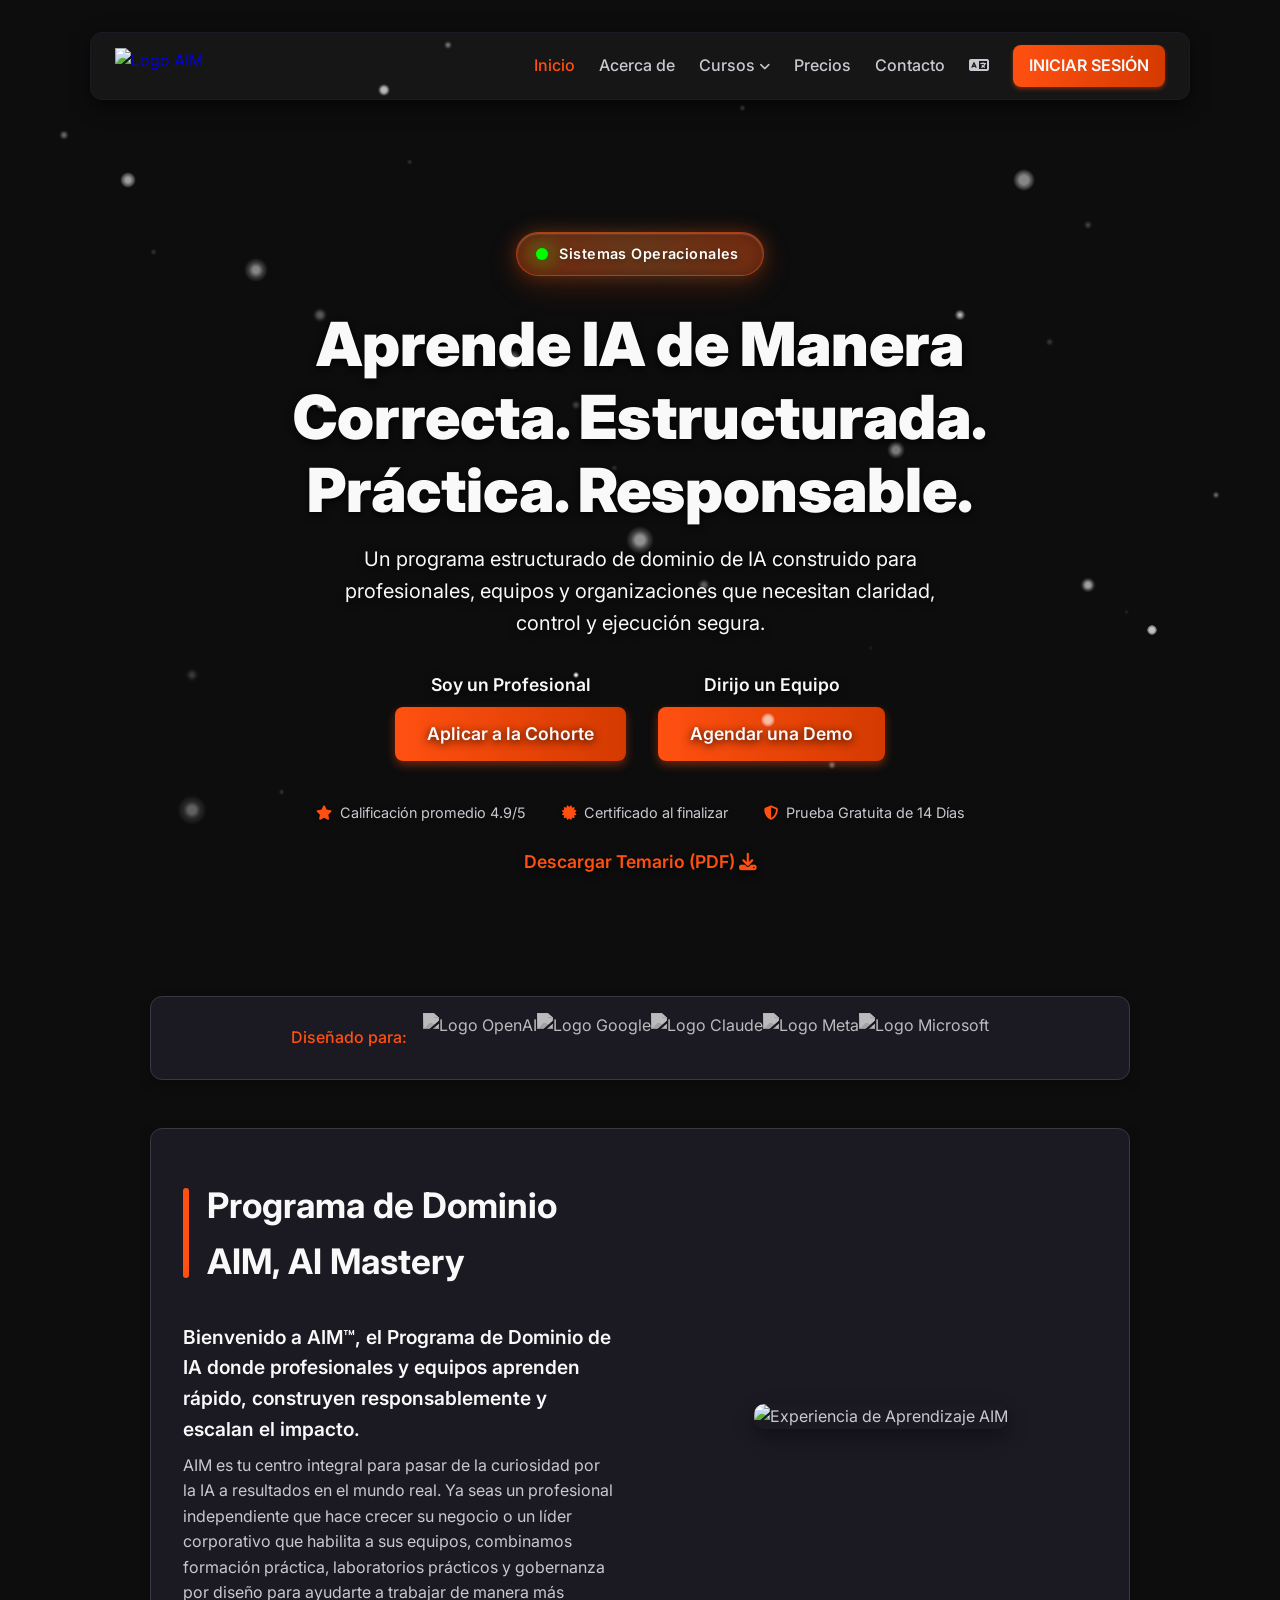
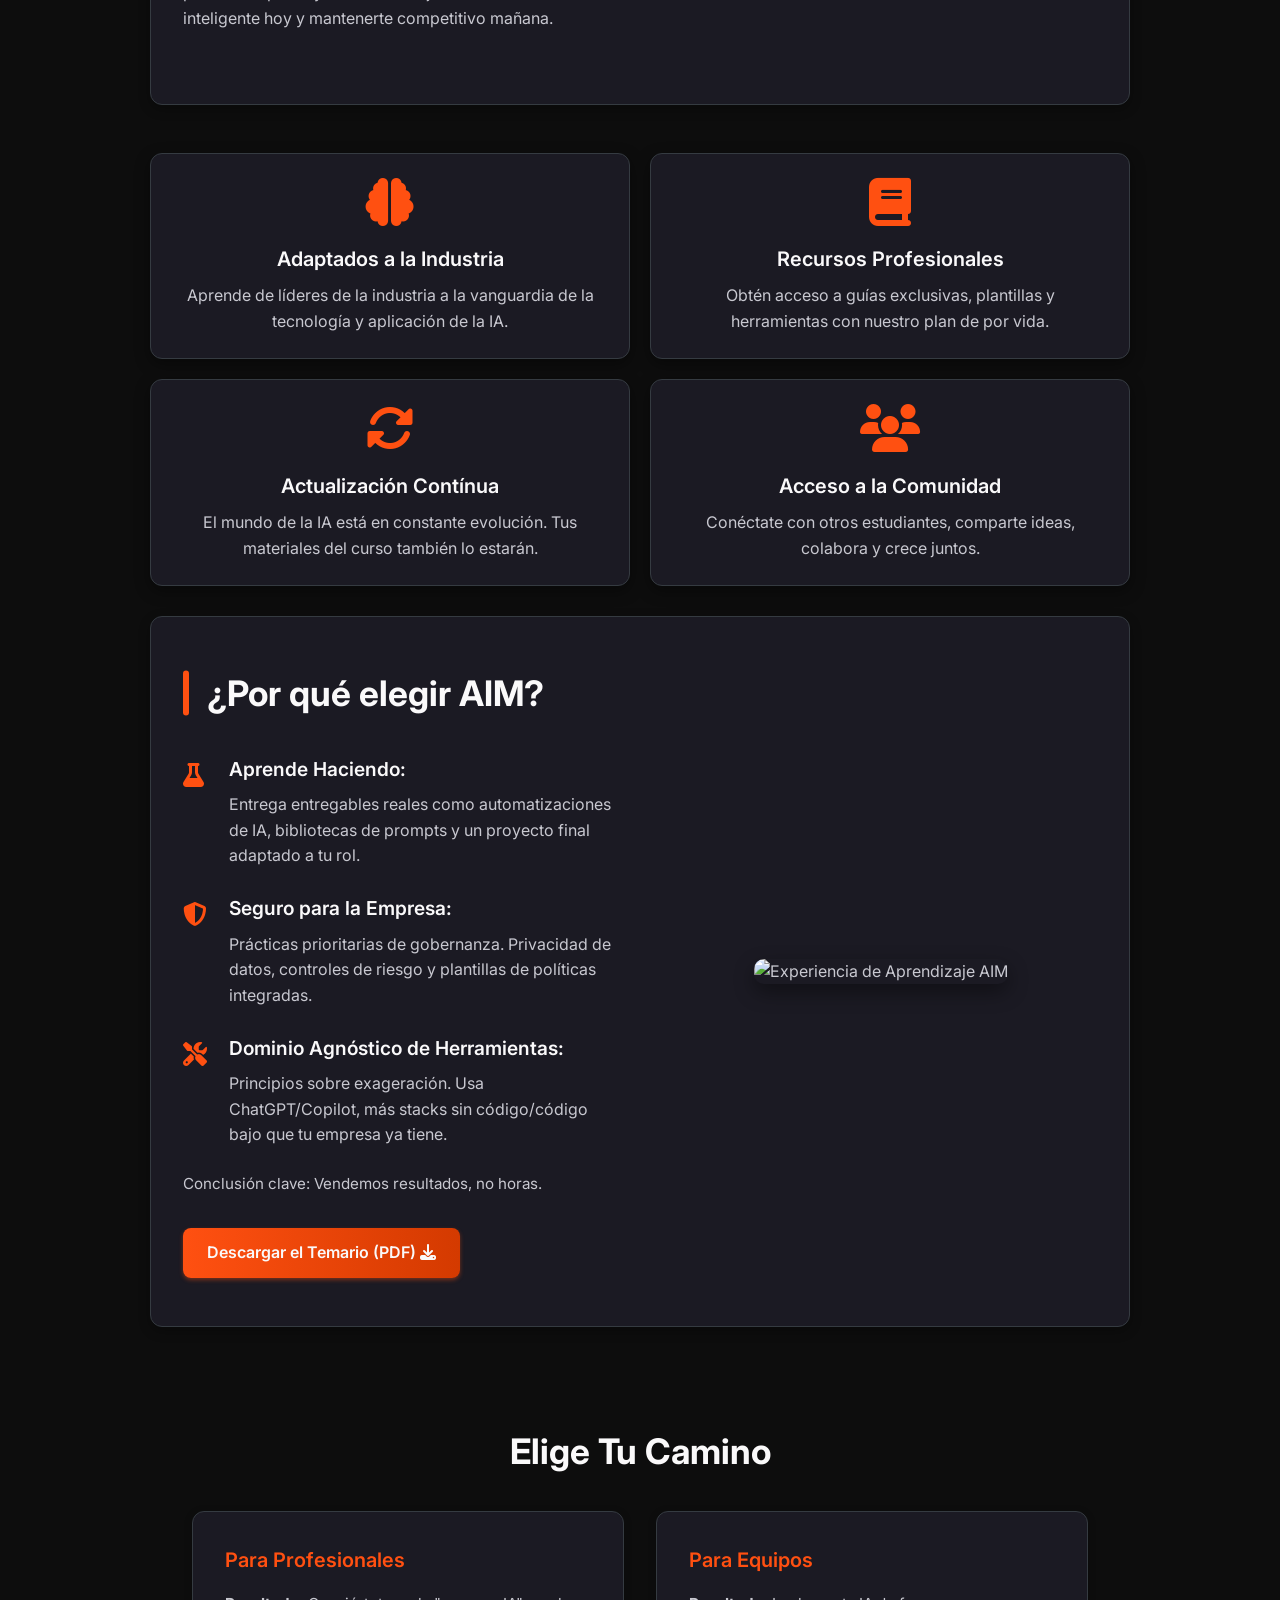
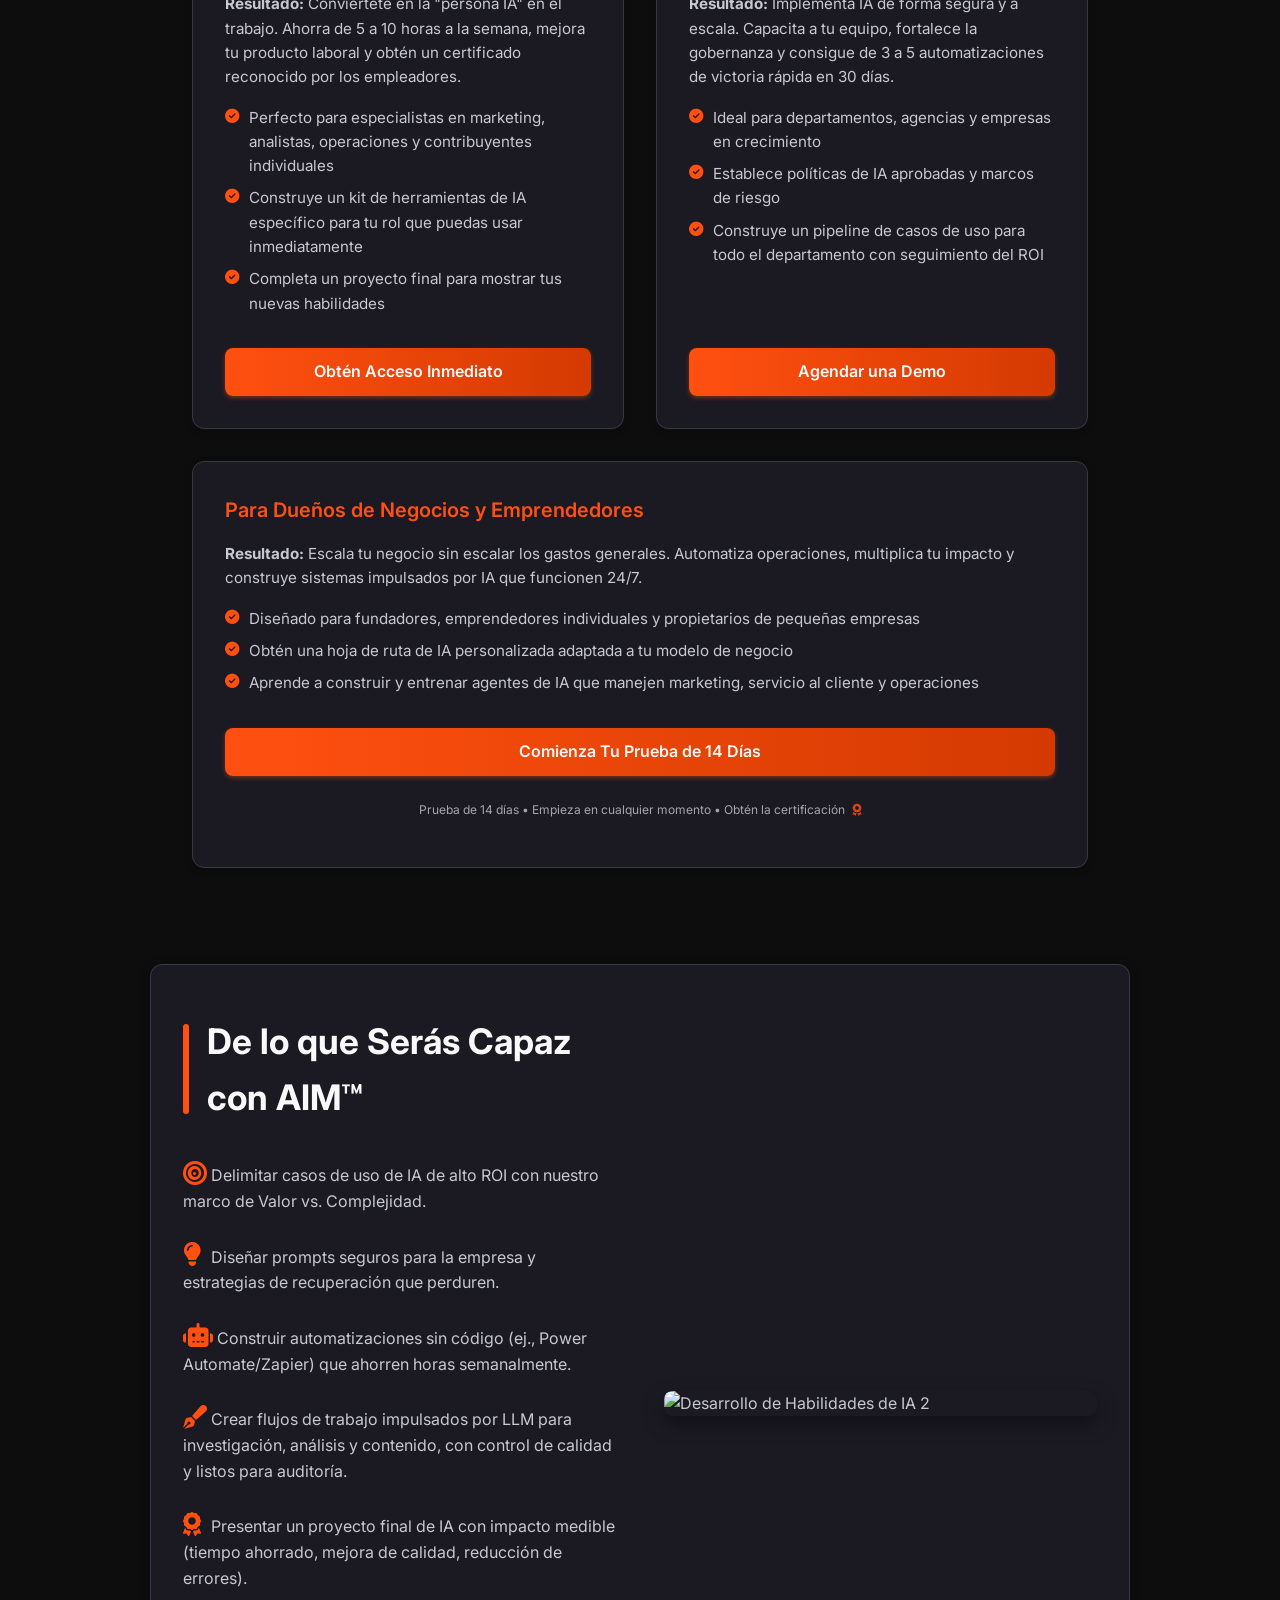
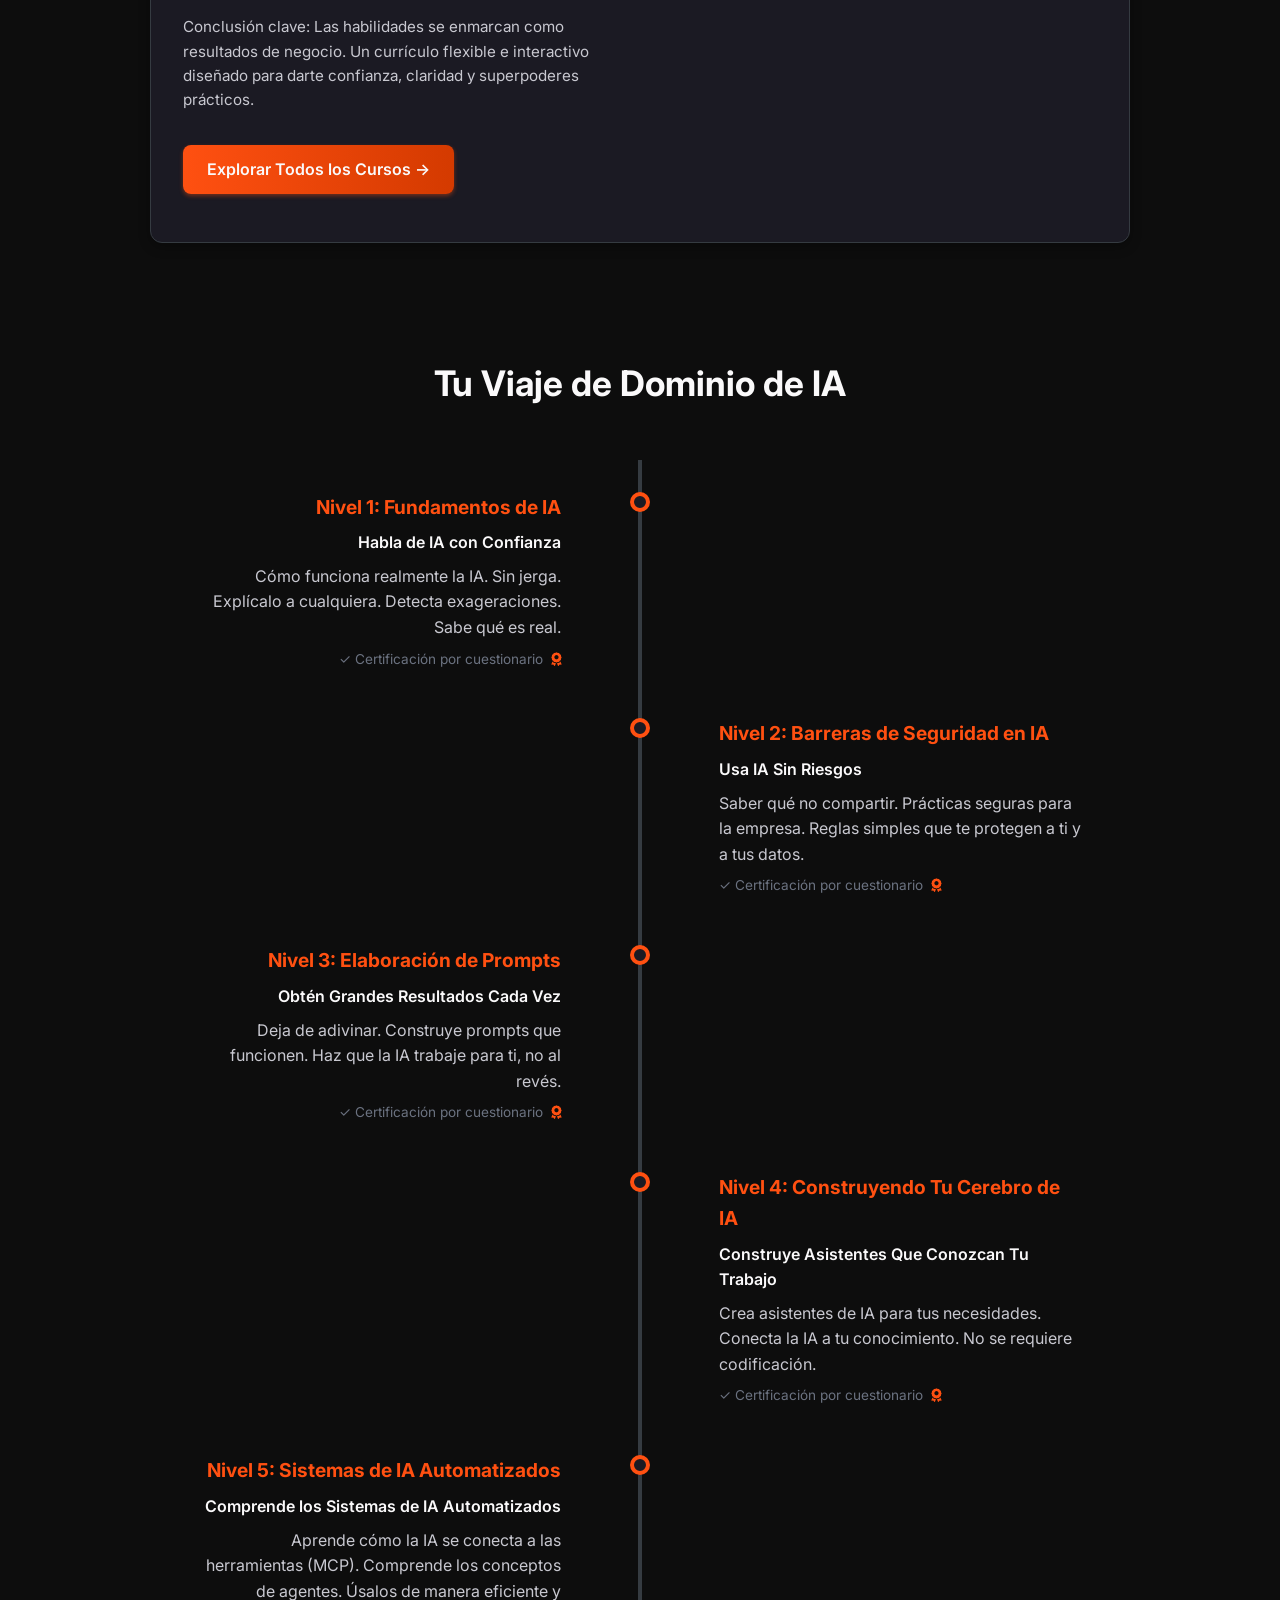
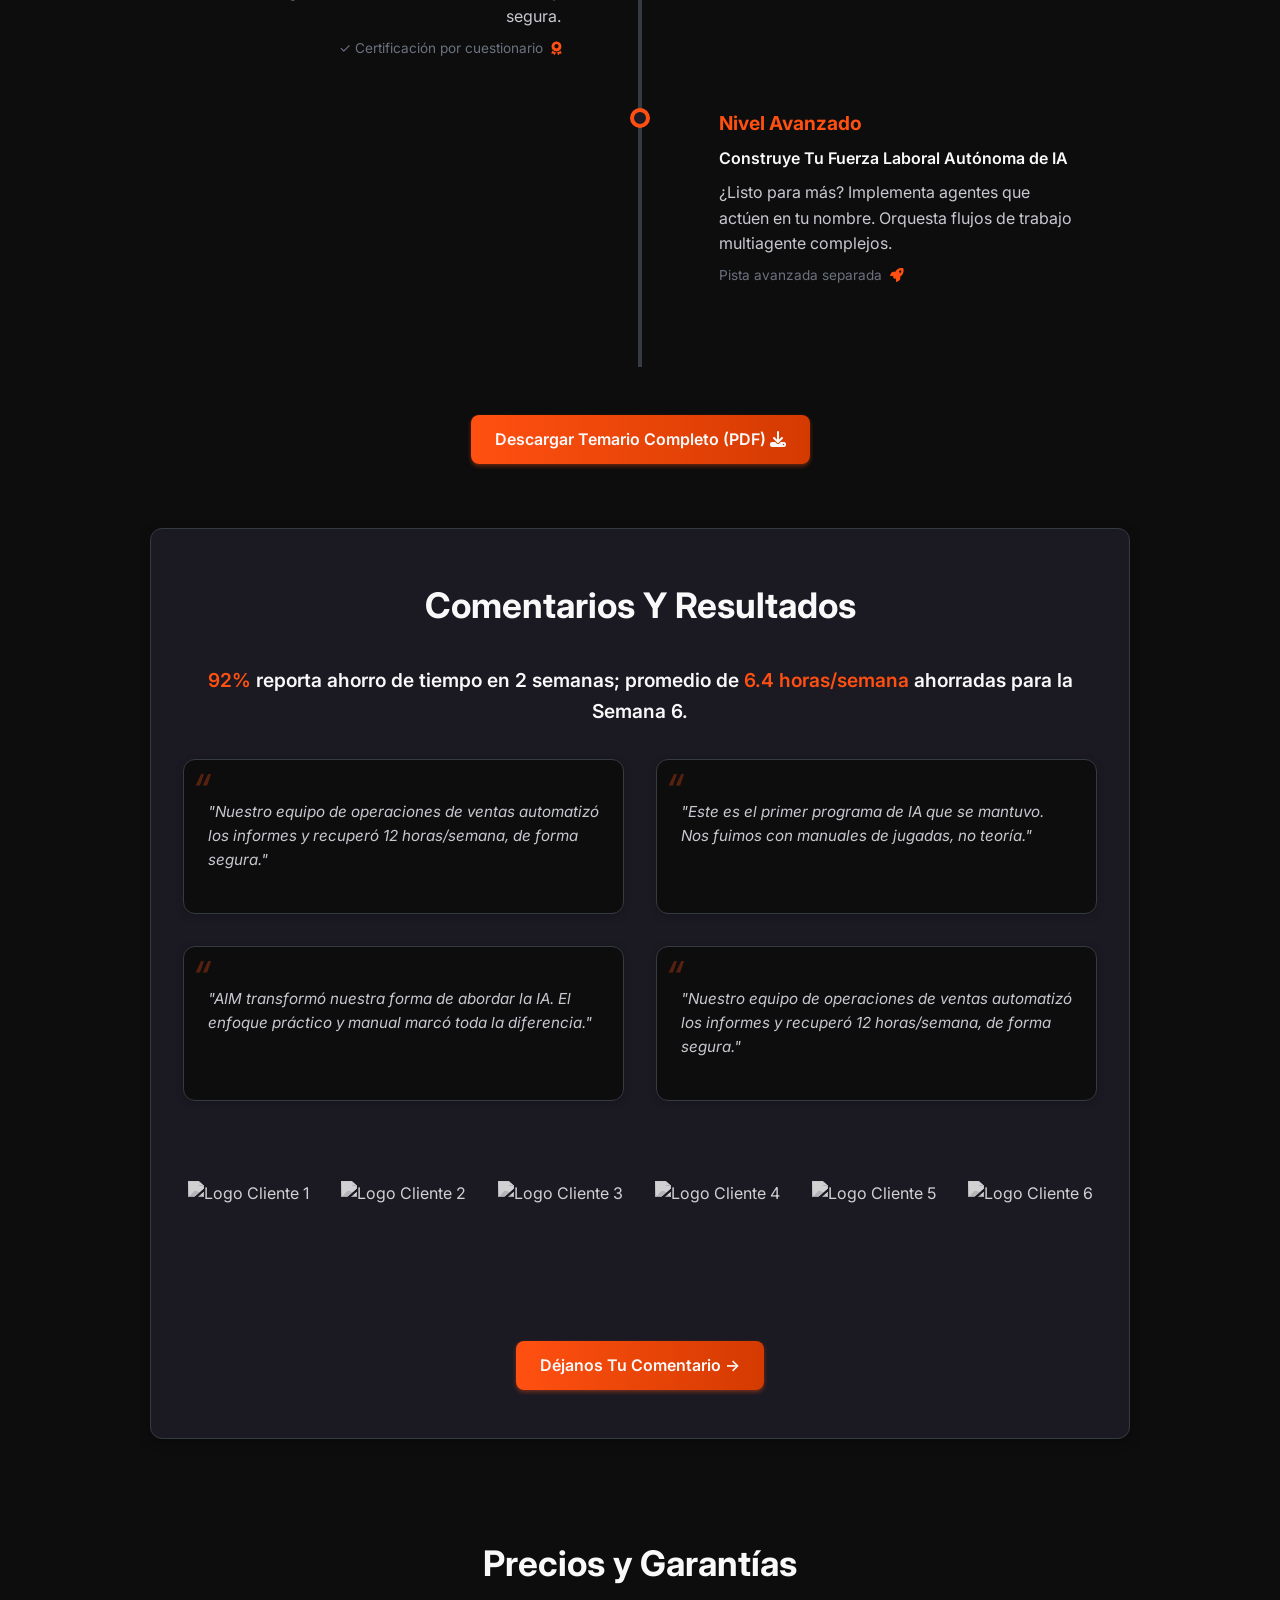
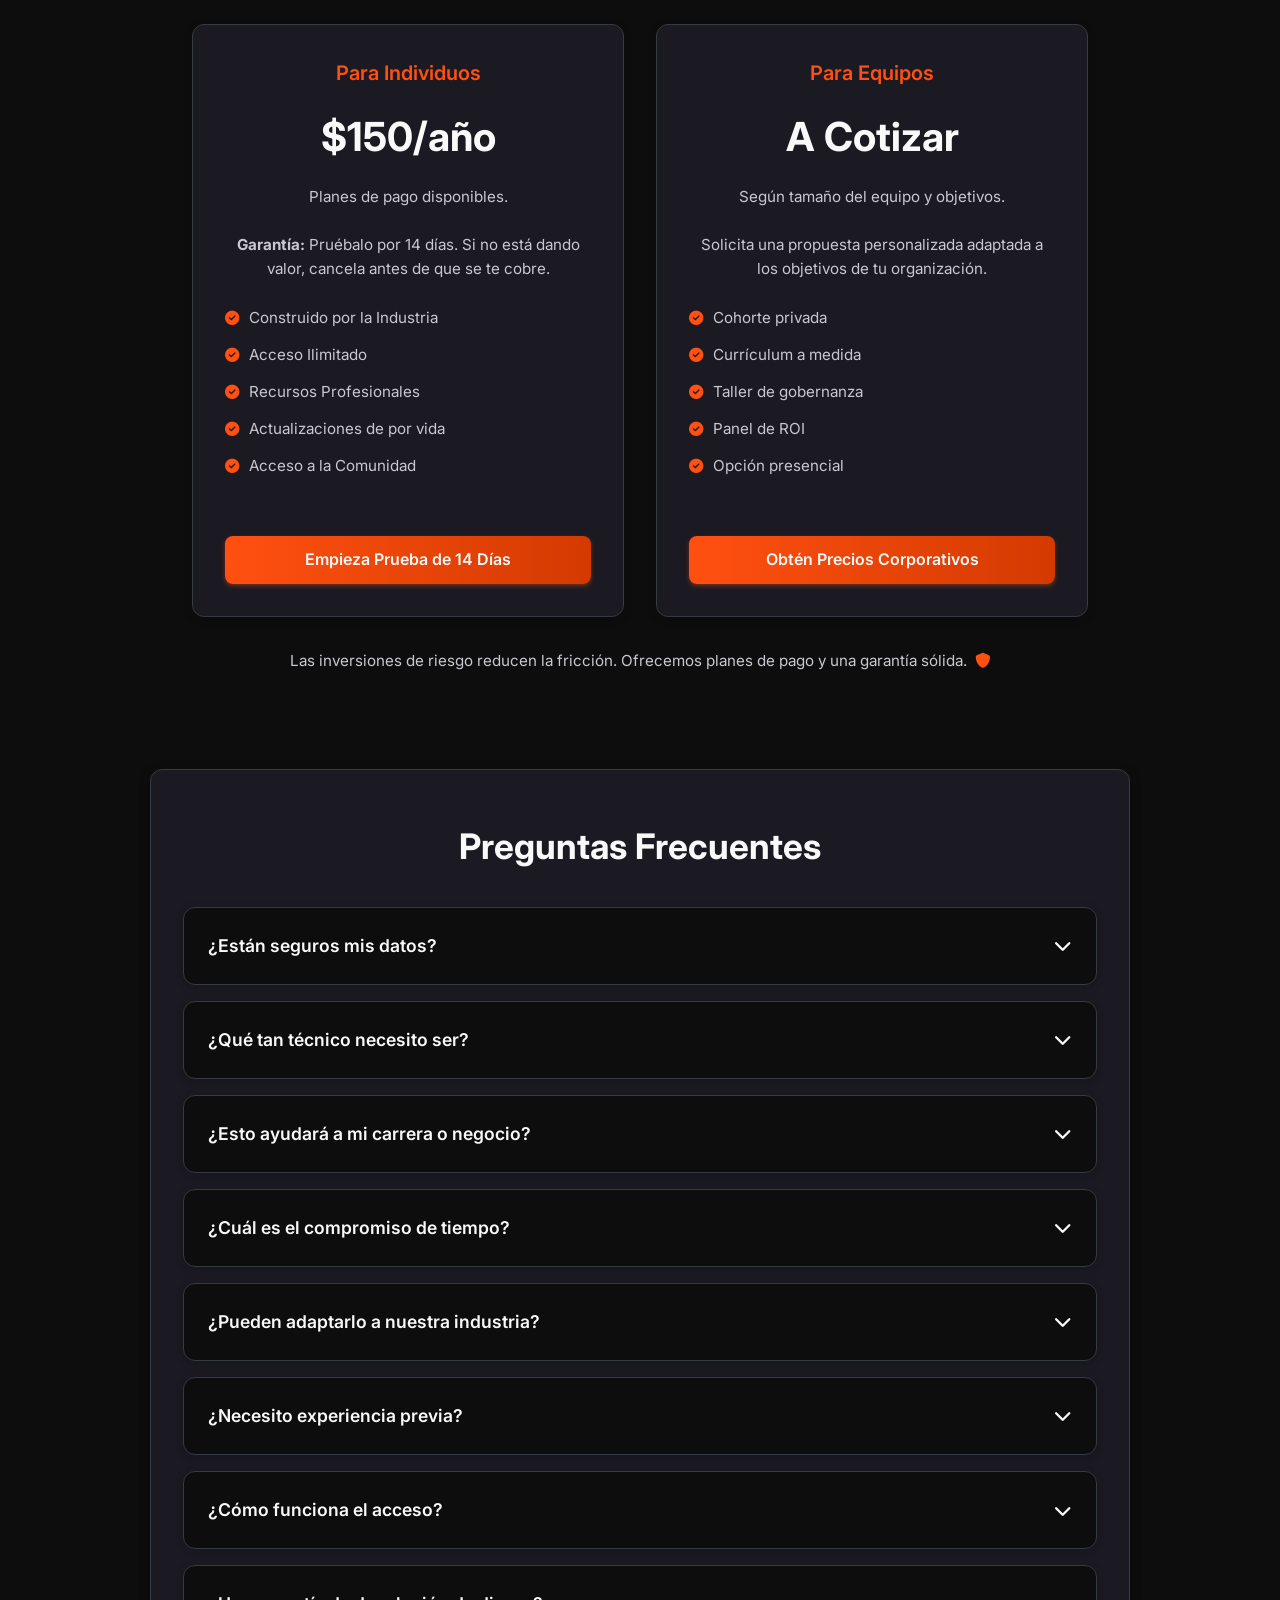
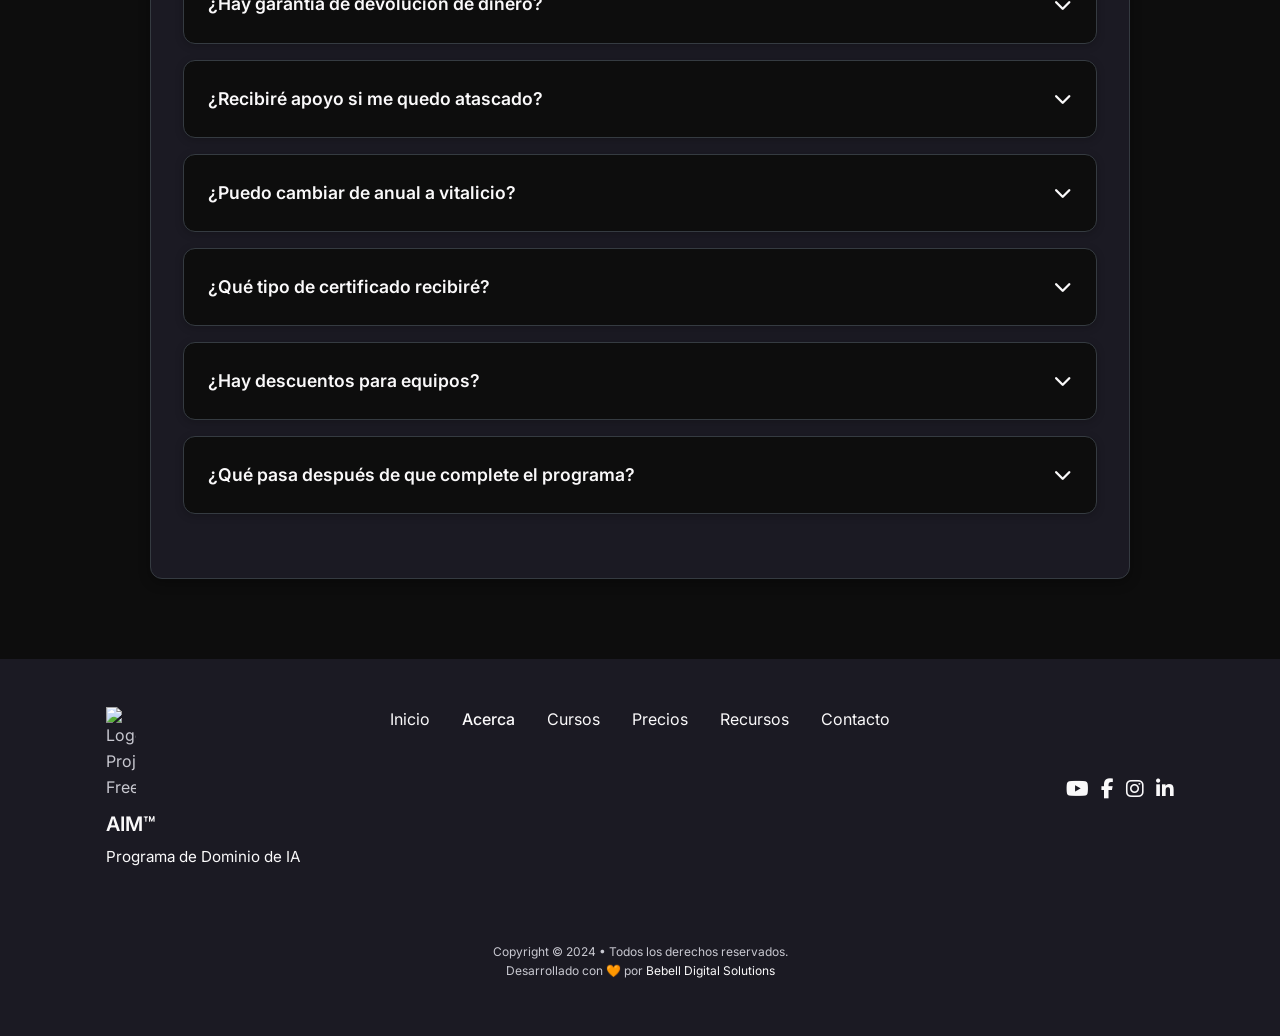
==== commit 182ca87a: "Update index.html" ====
--- a/index.html
+++ b/index.html
@@ -2350,6 +2350,7 @@
     
 
     <main>
+        
         <!-- Sección Hero -->
         <section class="hero">
             <spline-viewer url="https://prod.spline.design/w5vaKcpN4KUx8TDq/scene.splinecode"></spline-viewer>
@@ -2578,7 +2579,7 @@
                     <li><i class="fa-solid fa-check-circle"></i> Obtén una hoja de ruta de IA personalizada adaptada a tu modelo de negocio</li>
                     <li><i class="fa-solid fa-check-circle"></i> Aprende a construir y entrenar agentes de IA que manejen marketing, servicio al cliente y operaciones</li>
                 </ul>
-                <a href="/pricing-page" class="cta-button cta">Comienza Tu Prueba de 14 Días Ahora</a>
+                <a href="/pricing-page" class="cta-button cta">Comienza Tu Prueba de 14 Días</a>
                 <p style="text-align: center; margin-top: 1.5rem; font-size: var(--smaller-font-size); opacity: 0.8;">Prueba de 14 días • Empieza en cualquier momento • Obtén la certificación <i class="fa-solid fa-award" style="color: var(--skin-color); margin-left: 0.25rem;"></i></p>
             </div>
         </section>
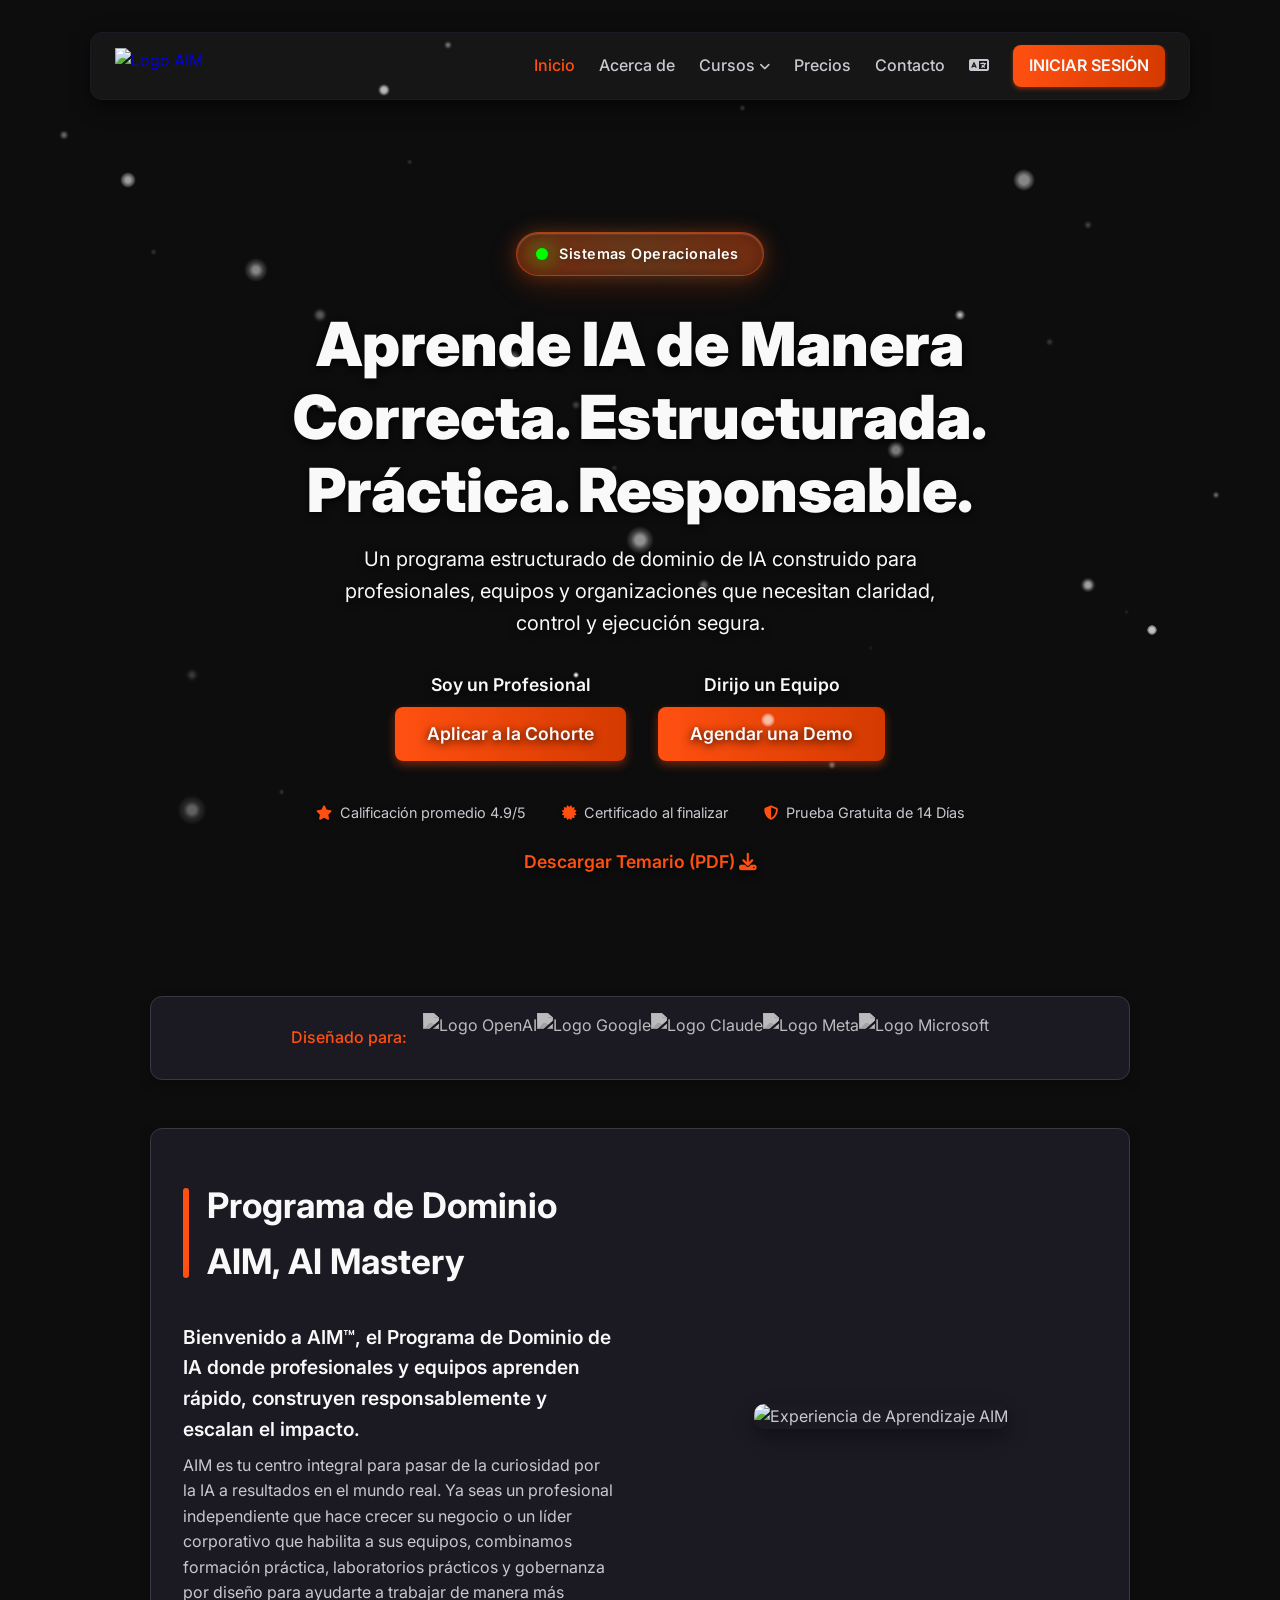
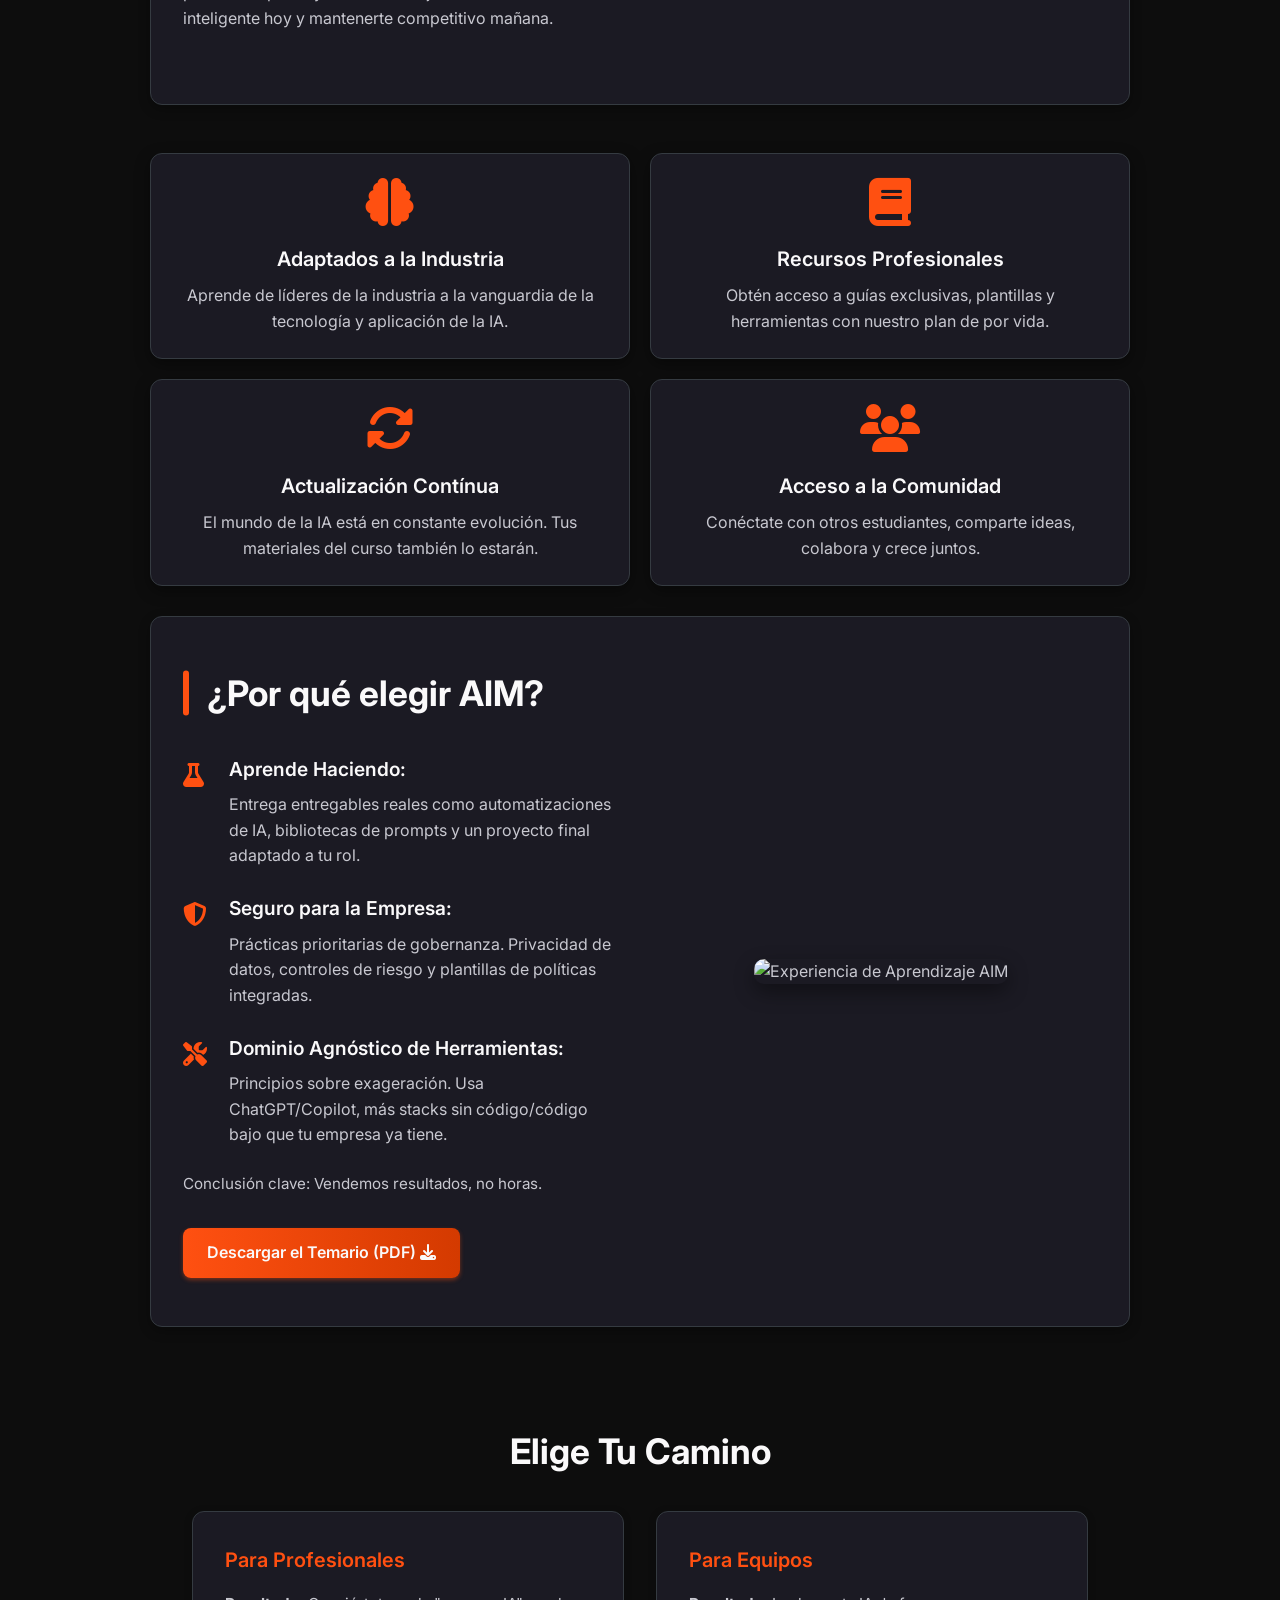
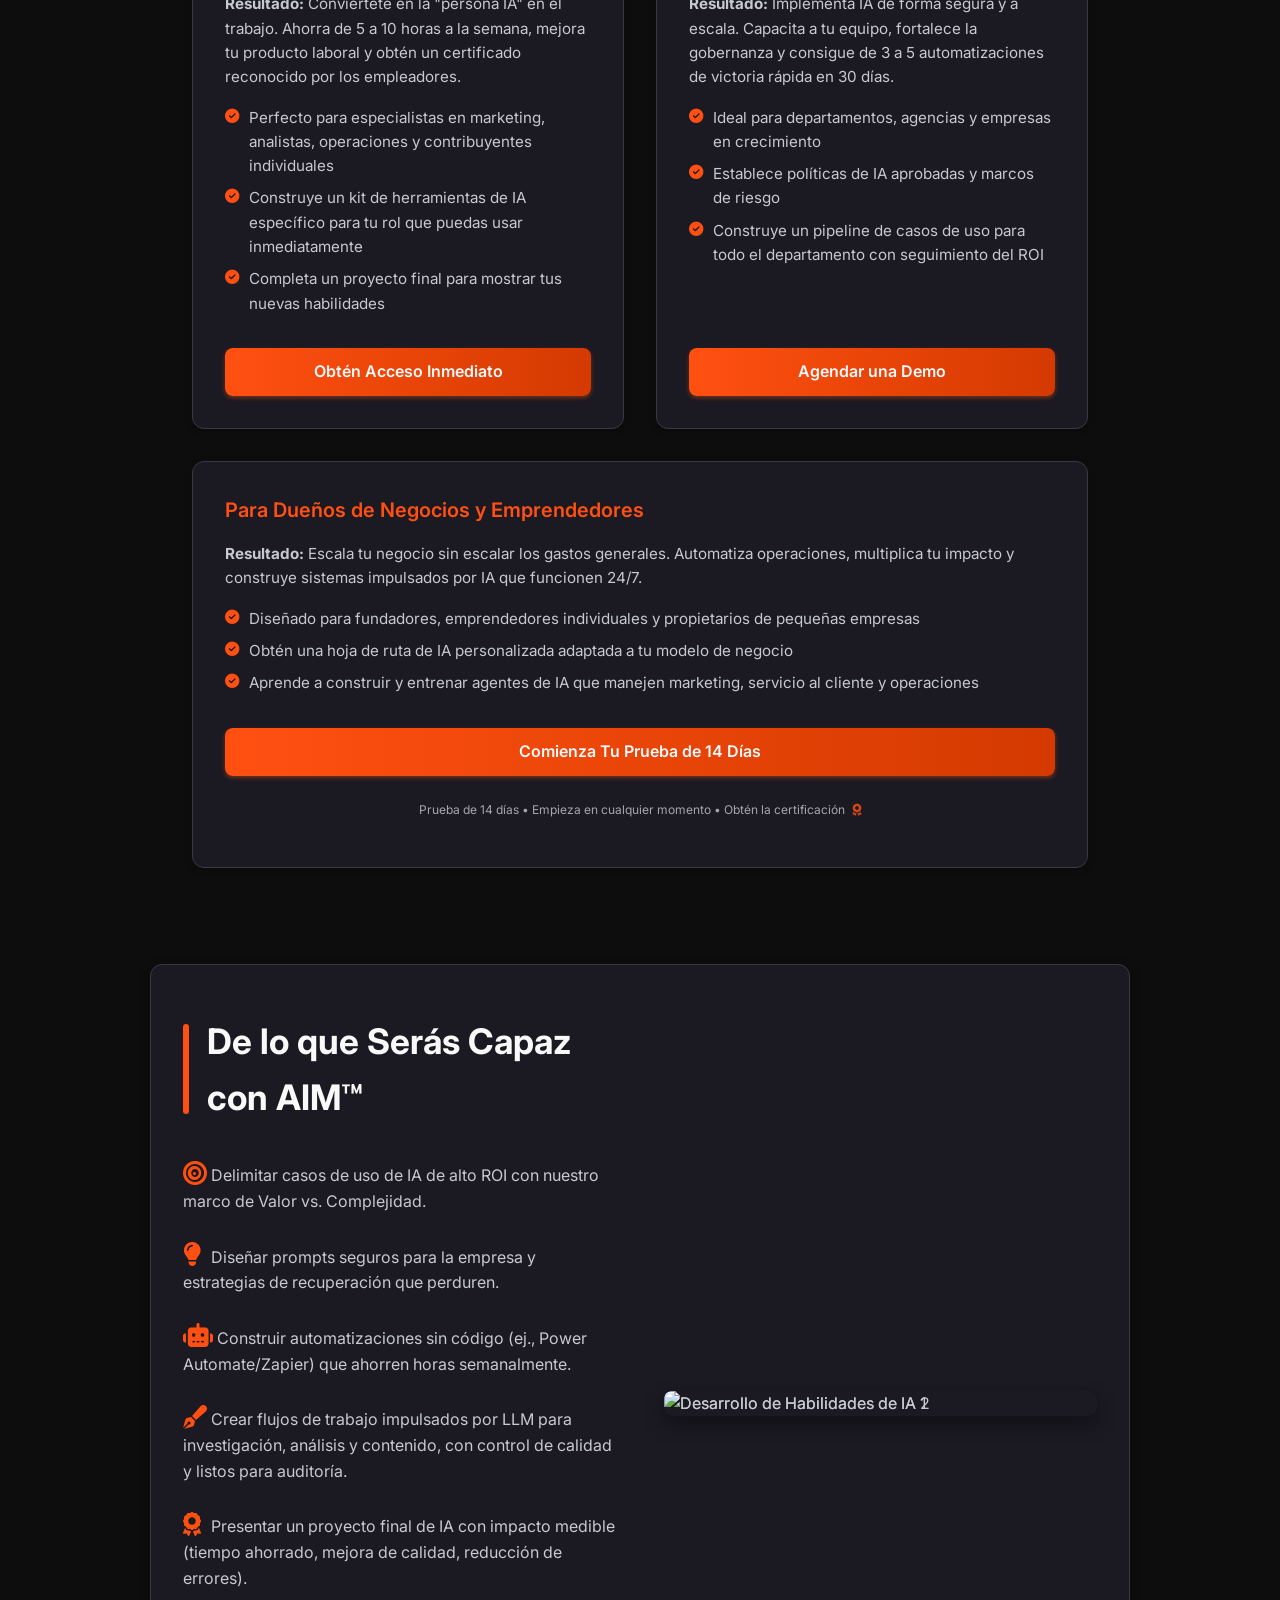
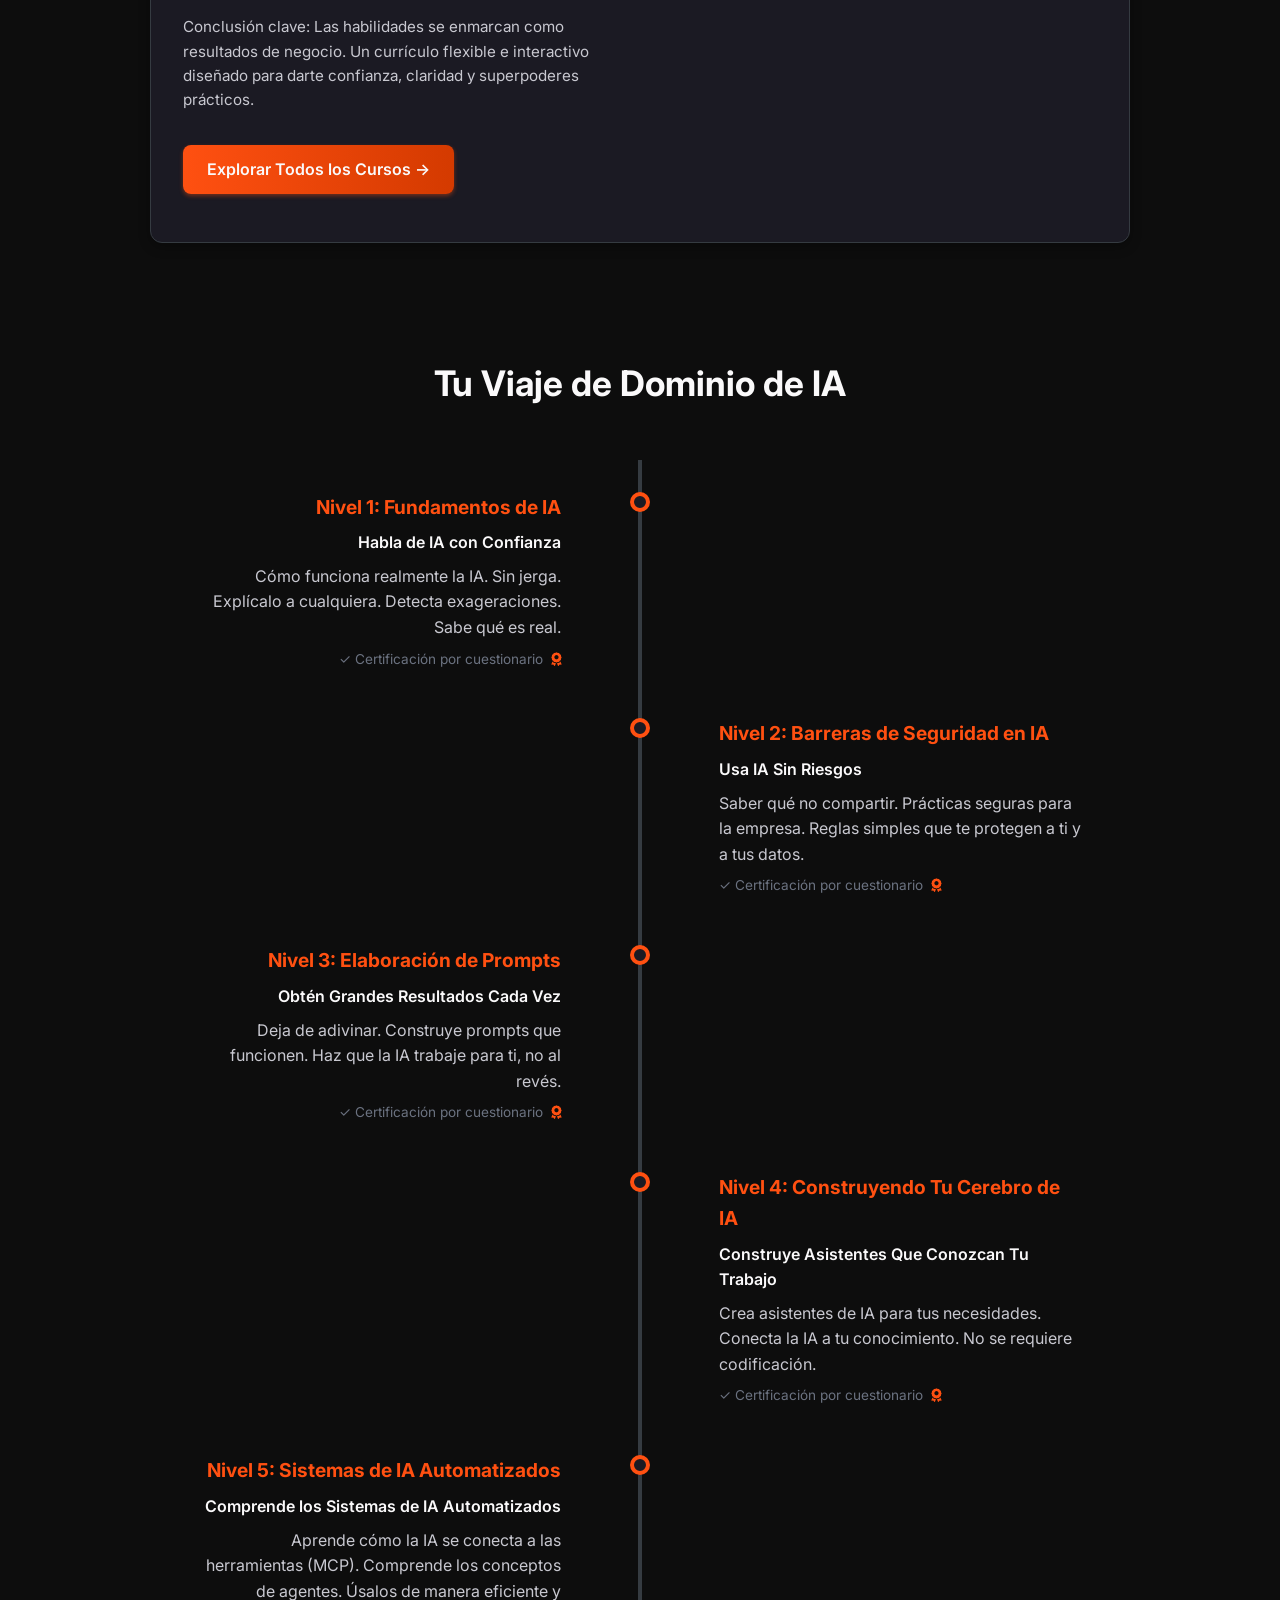
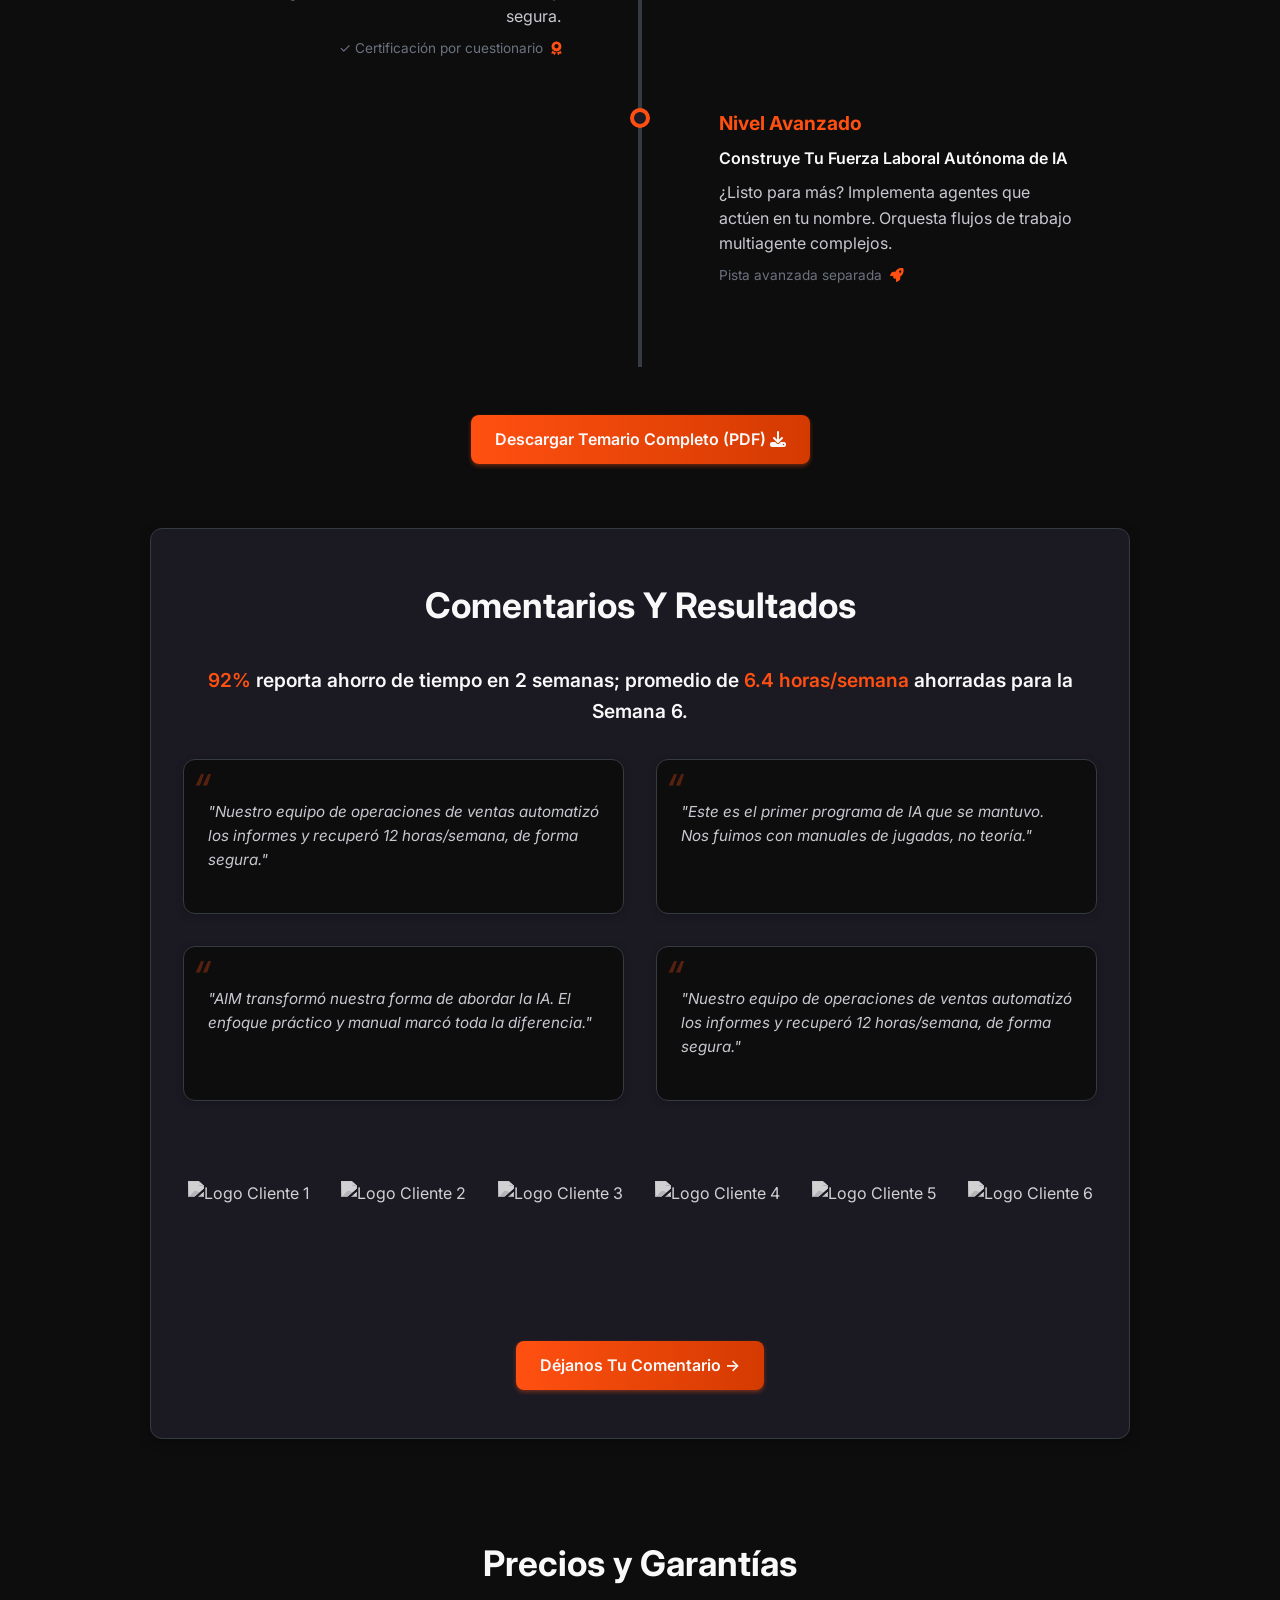
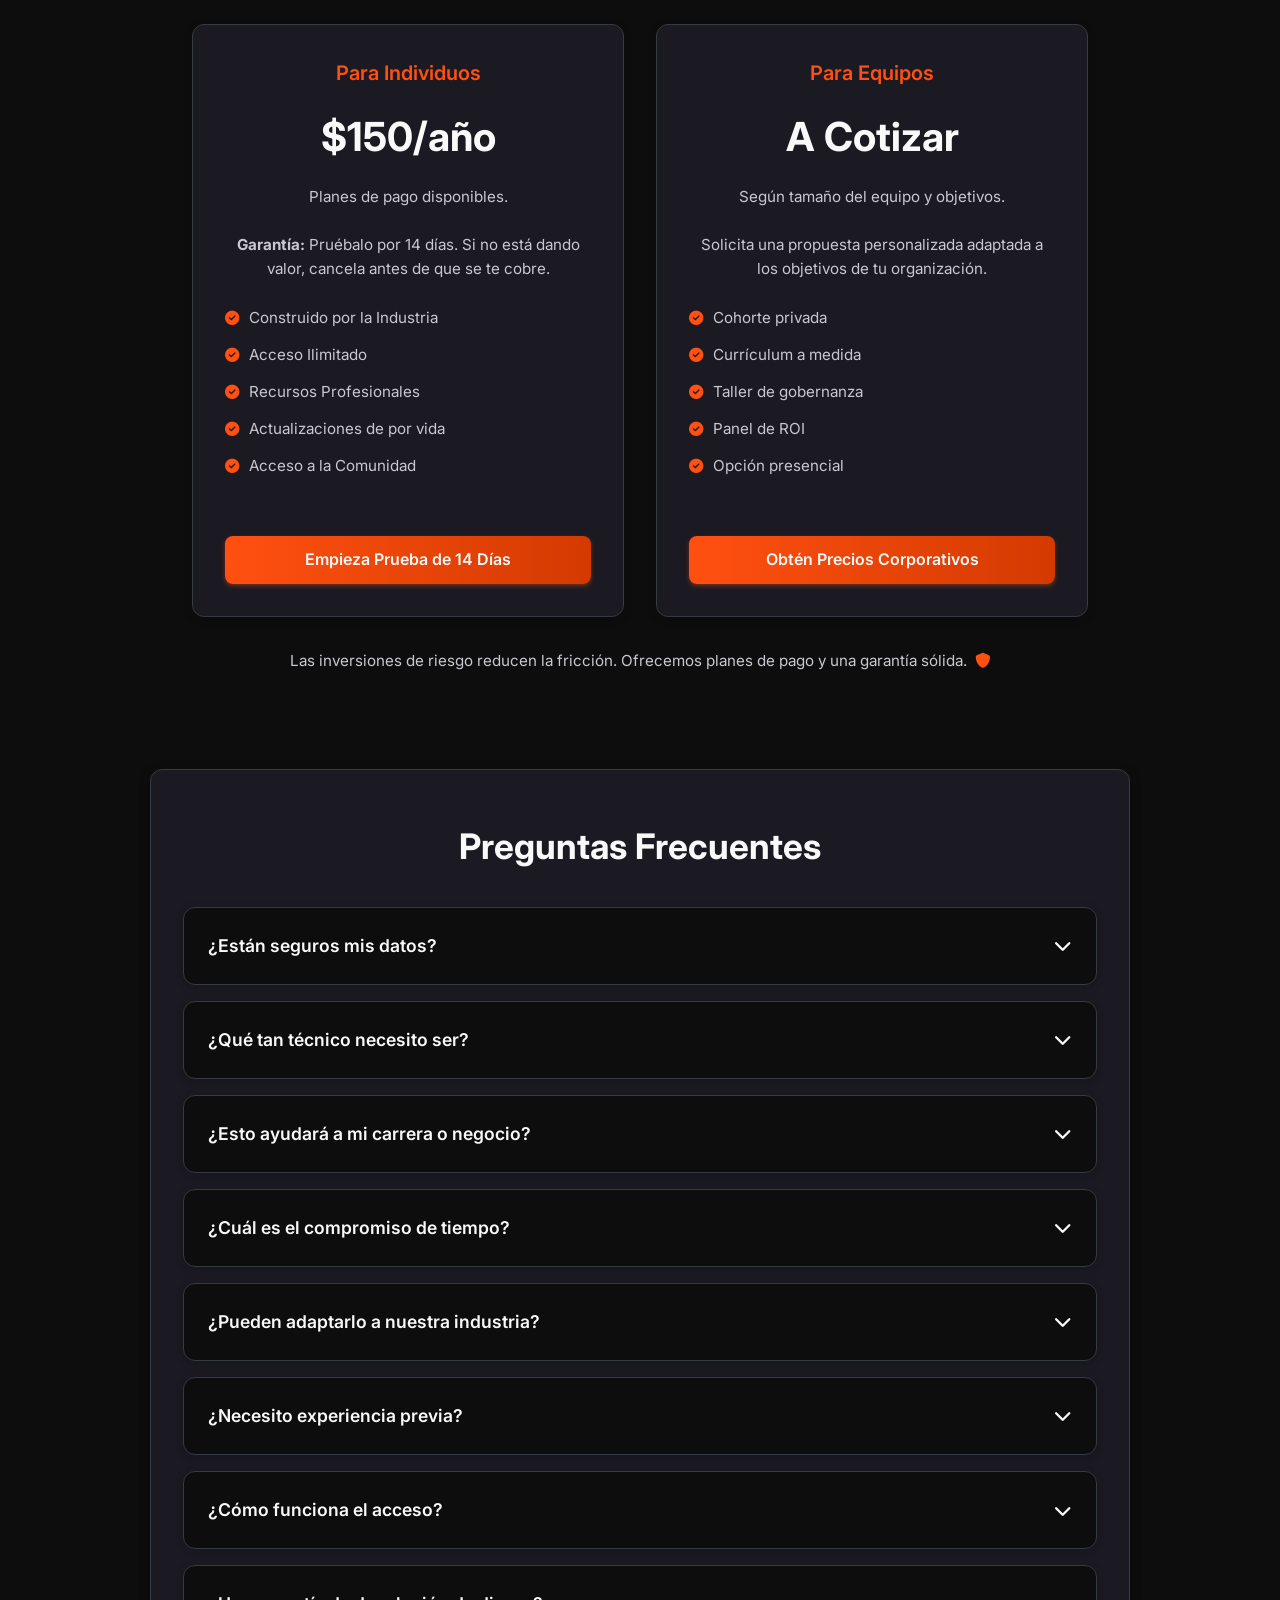
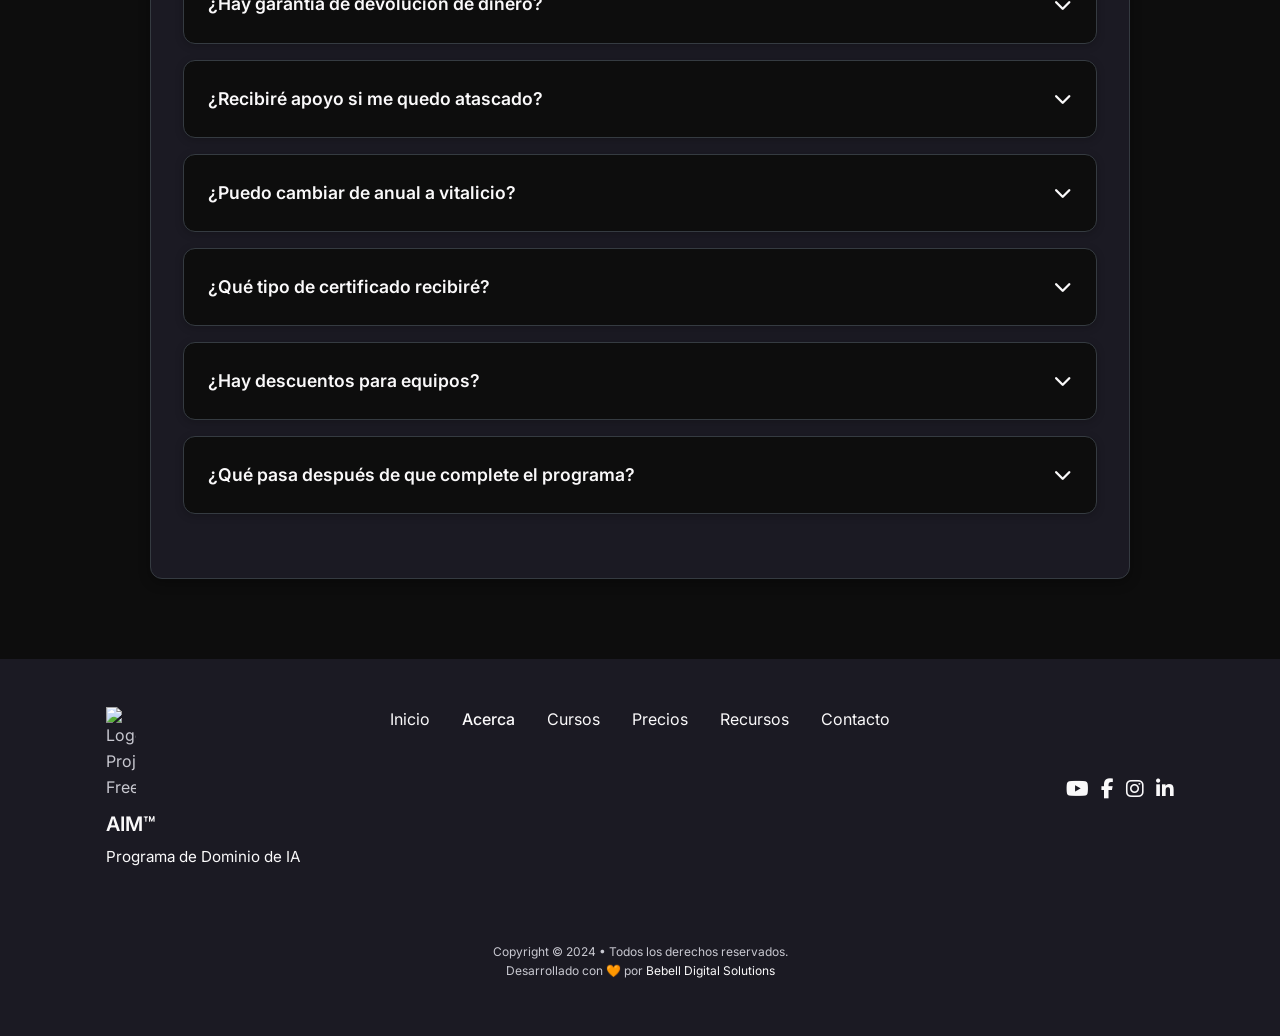
==== commit b355324a: "Update index.html" ====
--- a/index.html
+++ b/index.html
@@ -2349,7 +2349,7 @@
     
     
 
-    <main>
+
         
         <!-- Sección Hero -->
         <section class="hero">
@@ -2366,13 +2366,7 @@
                 <span class="status-text" id="statusText">Cargando sistemas ...</span>
             </div>
         </div>   
-        
-        
-        
-        
-        
-            
-         
+     
                 <h1>Aprende IA de Manera Correcta. Estructurada. Práctica. Responsable.</h1>
                 <p>Un programa estructurado de dominio de IA construido para profesionales, equipos y organizaciones que necesitan claridad, control y ejecución segura.</p>
                 
@@ -2406,7 +2400,7 @@
         
         
         
-        
+      <main>      
         <!-- Barra de Prueba Social -->
         <section class="social-proof-bar container">
             <p style="color: var(--skin-color); font-weight: 500; margin-right: 1rem; white-space: nowrap;">Diseñado para:</p>
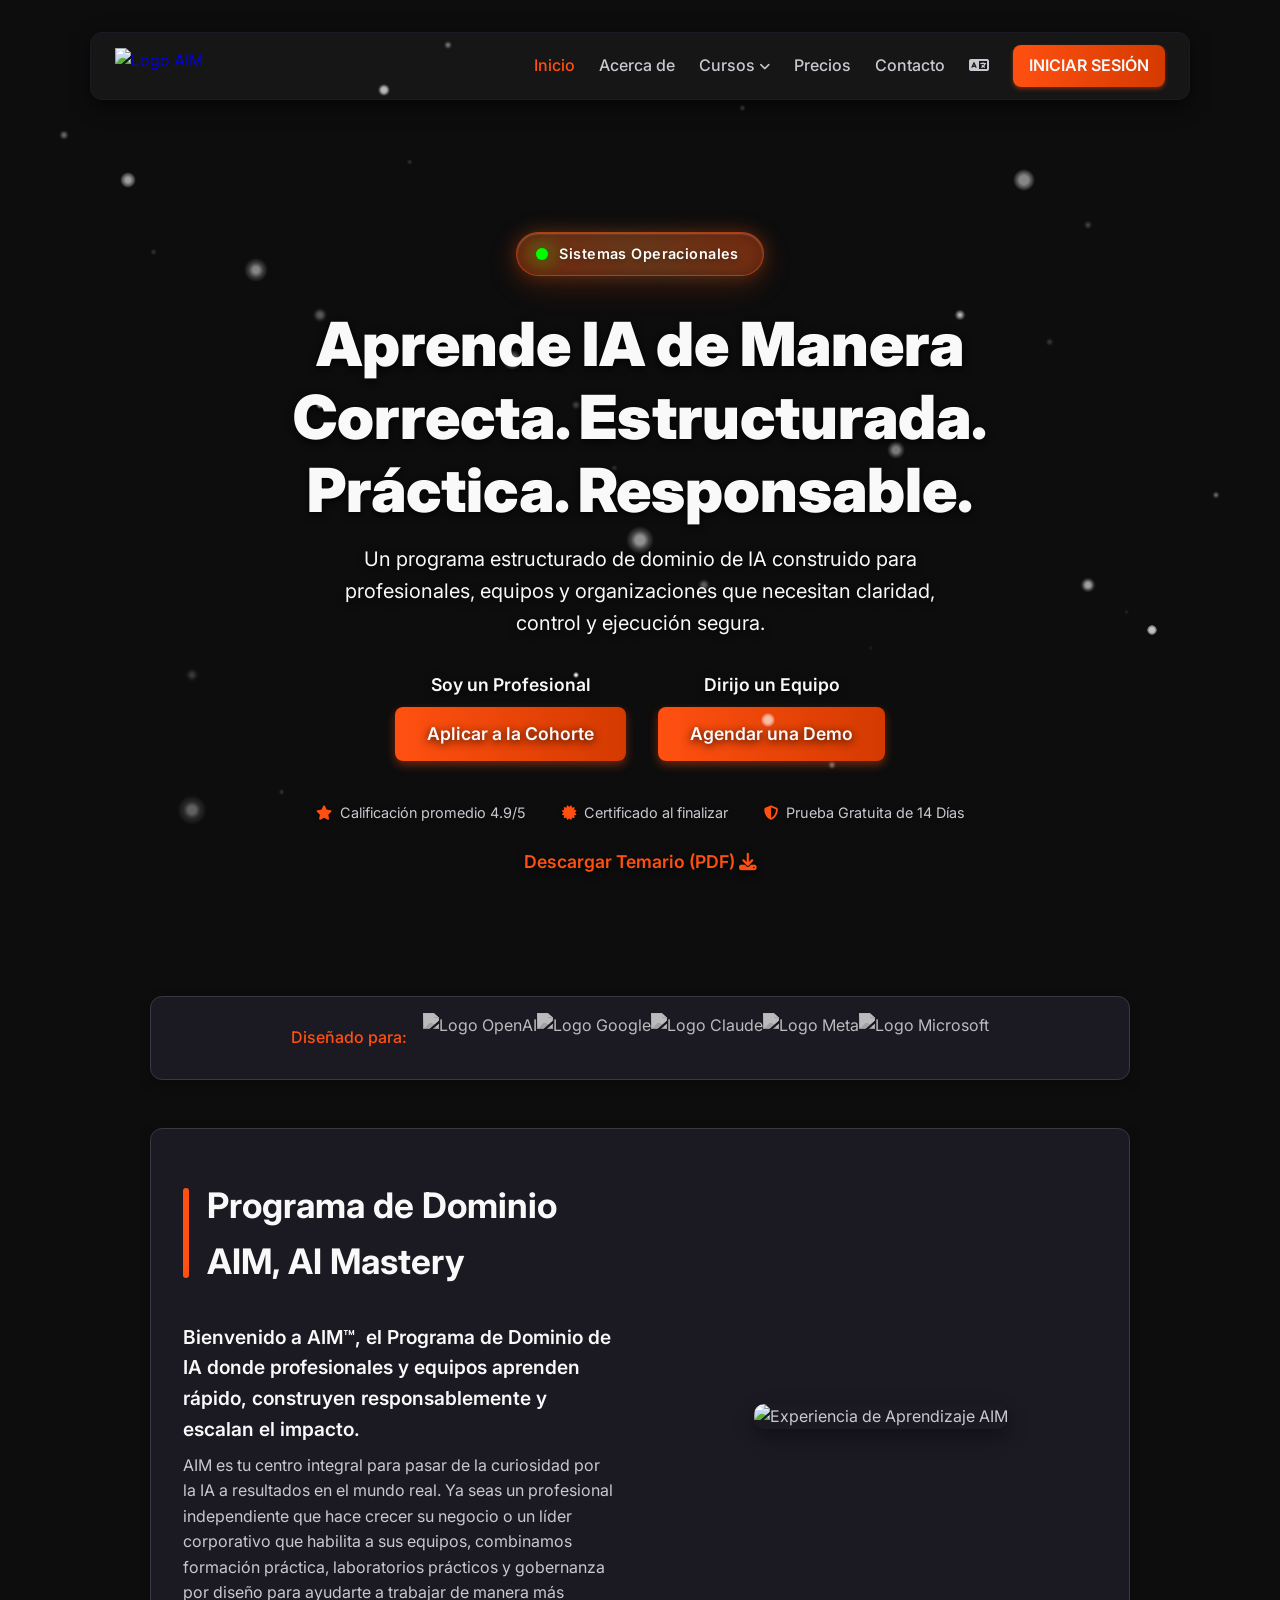
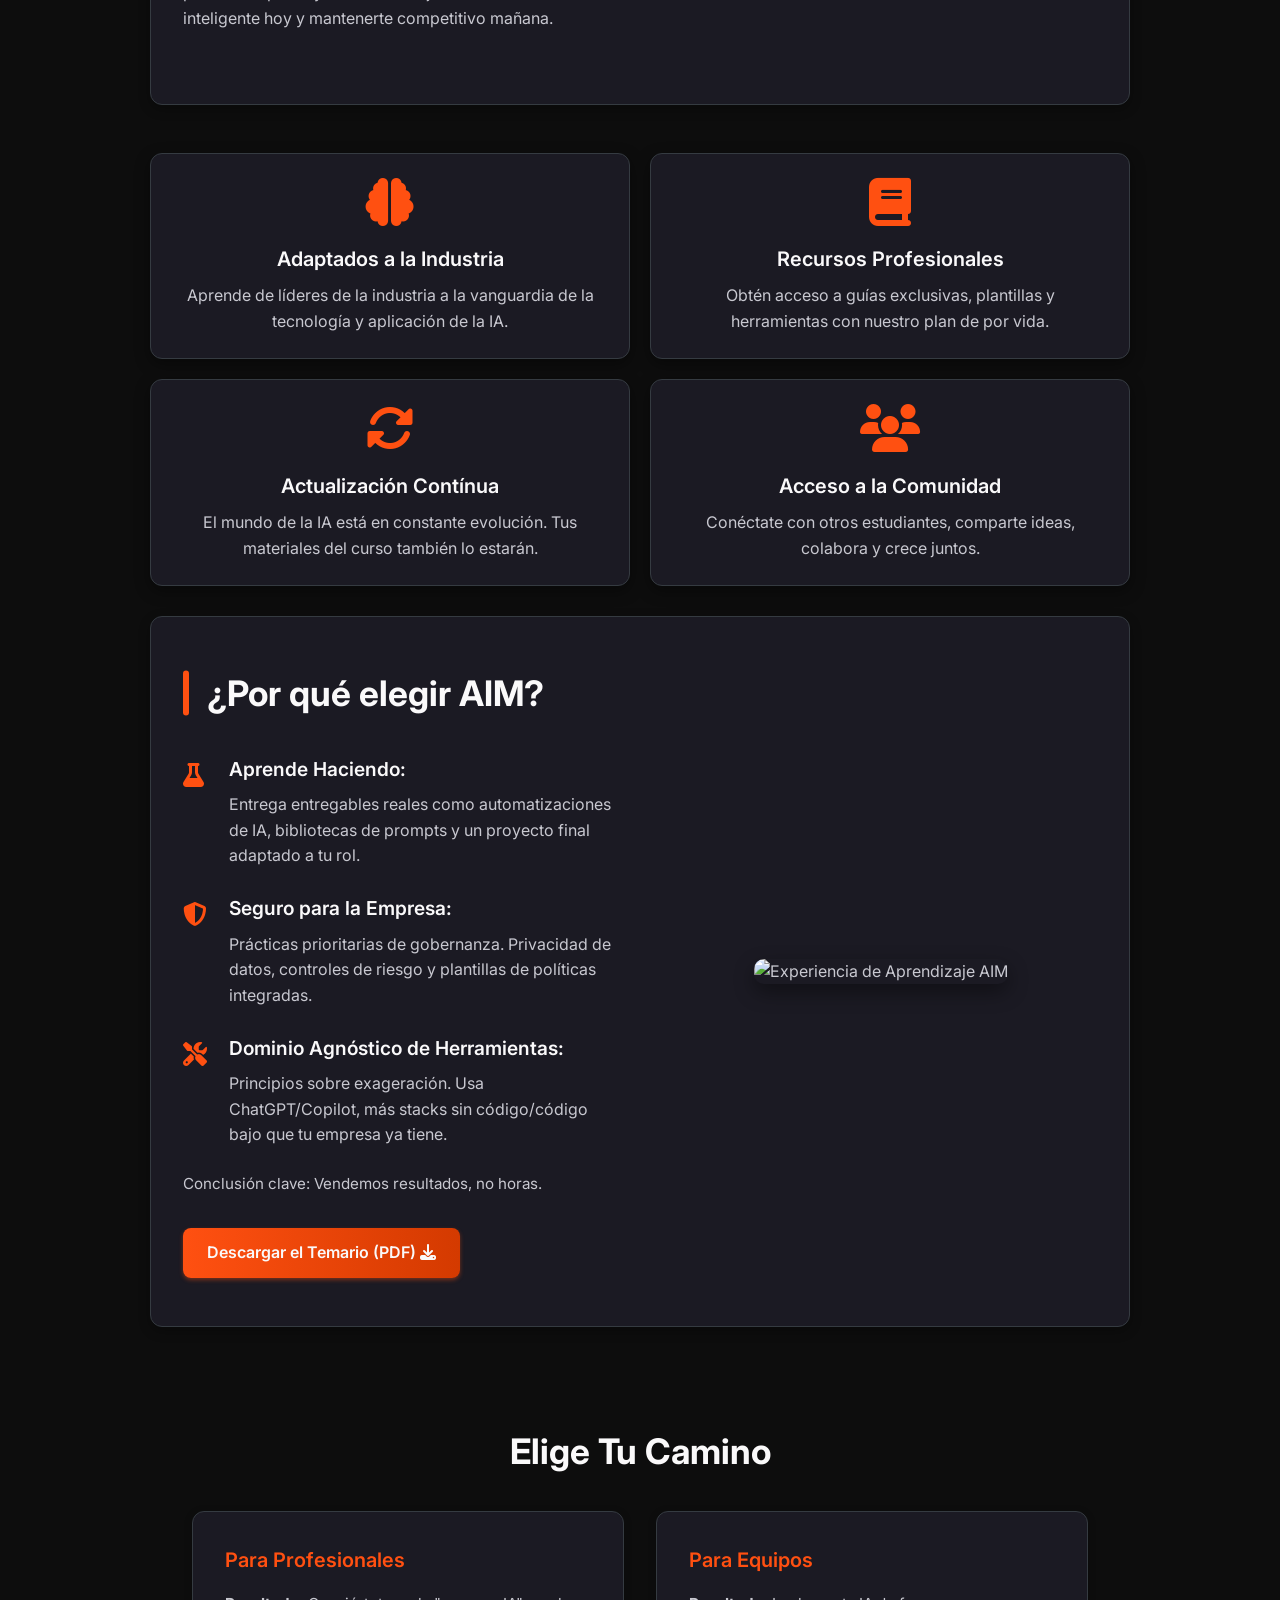
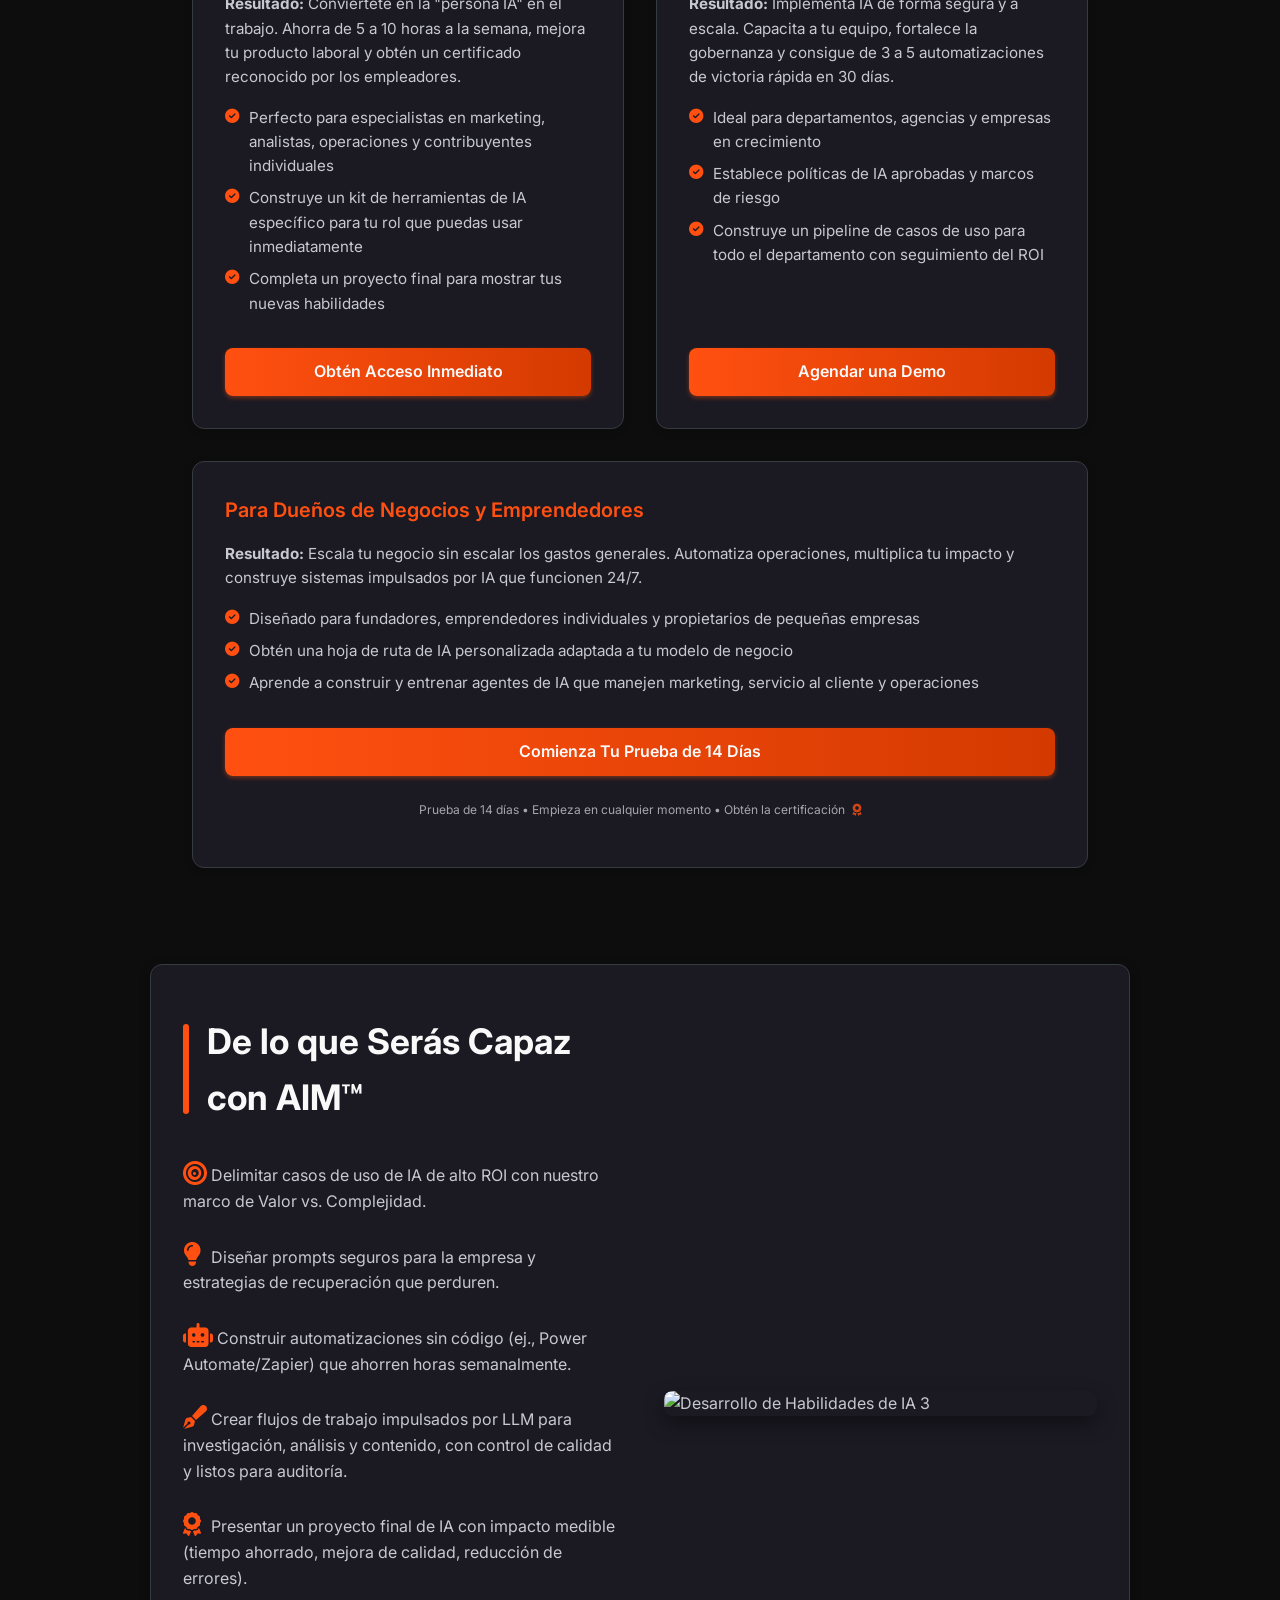
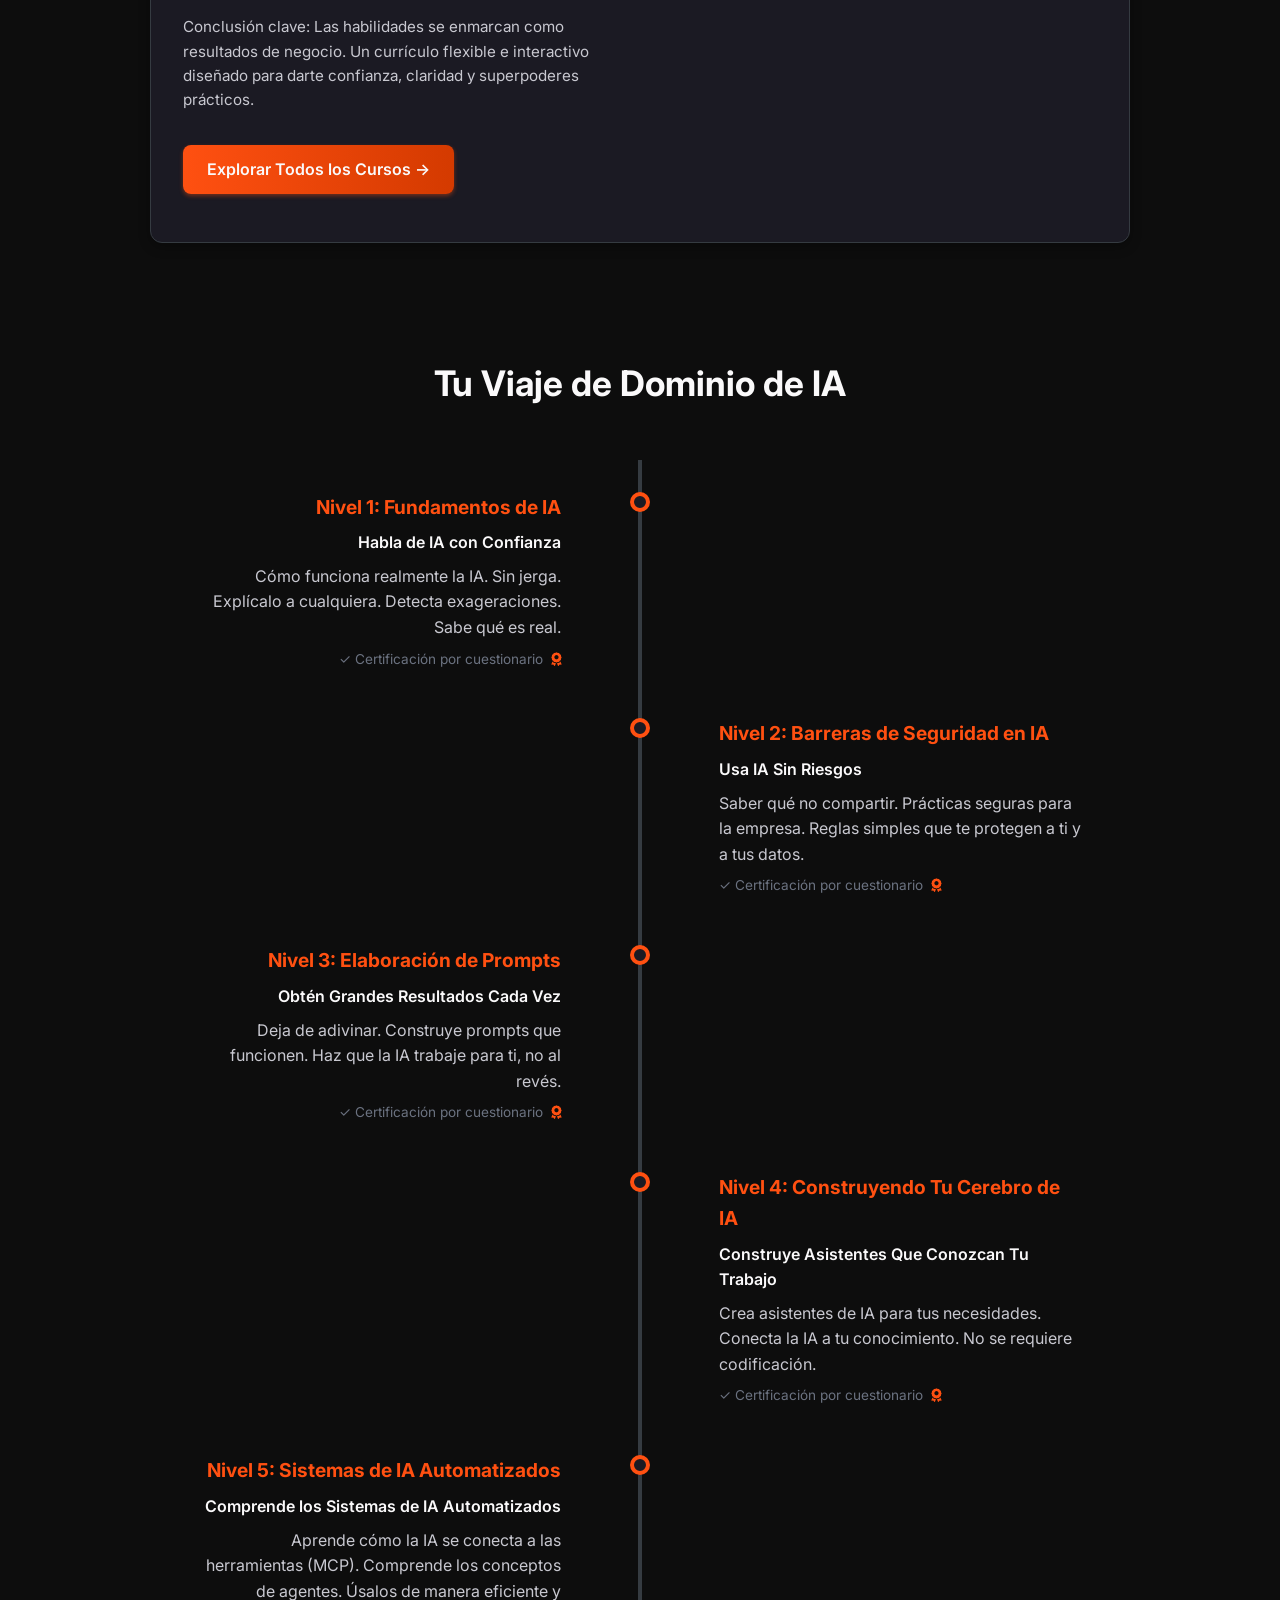
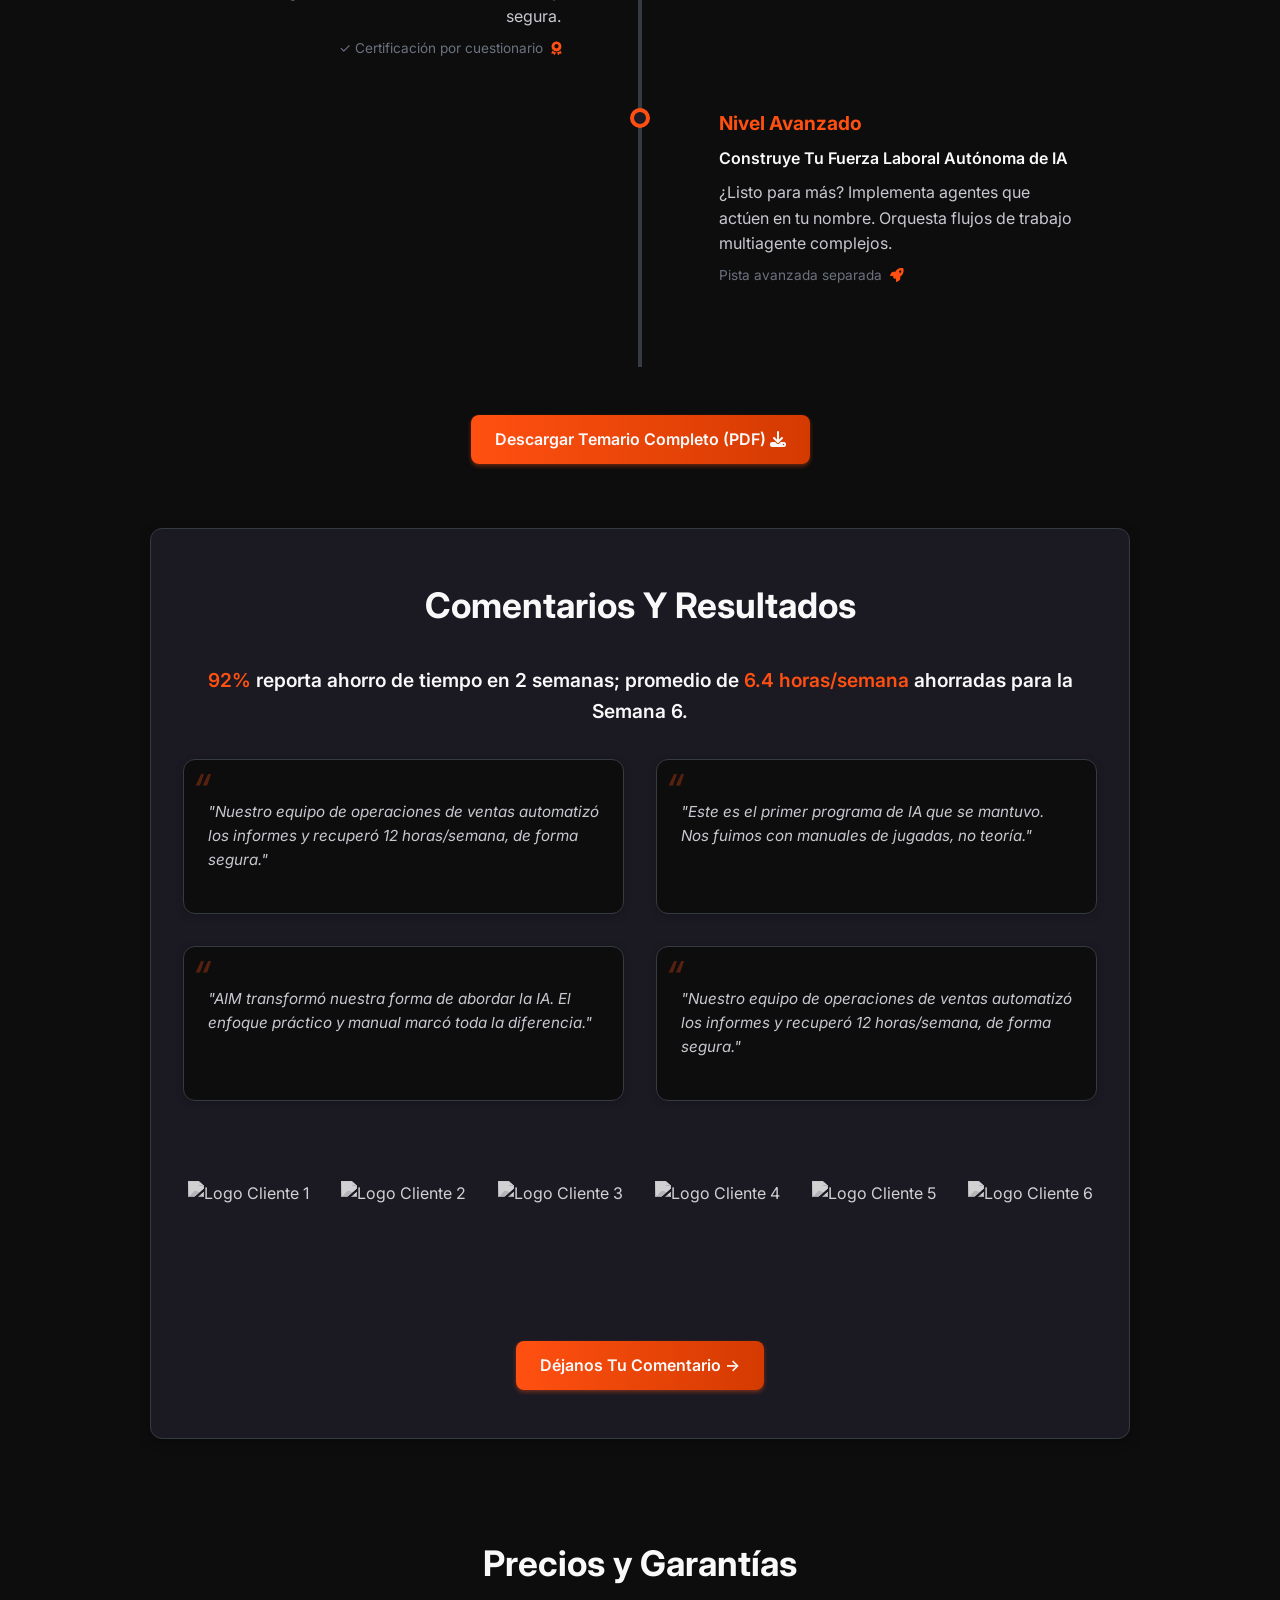
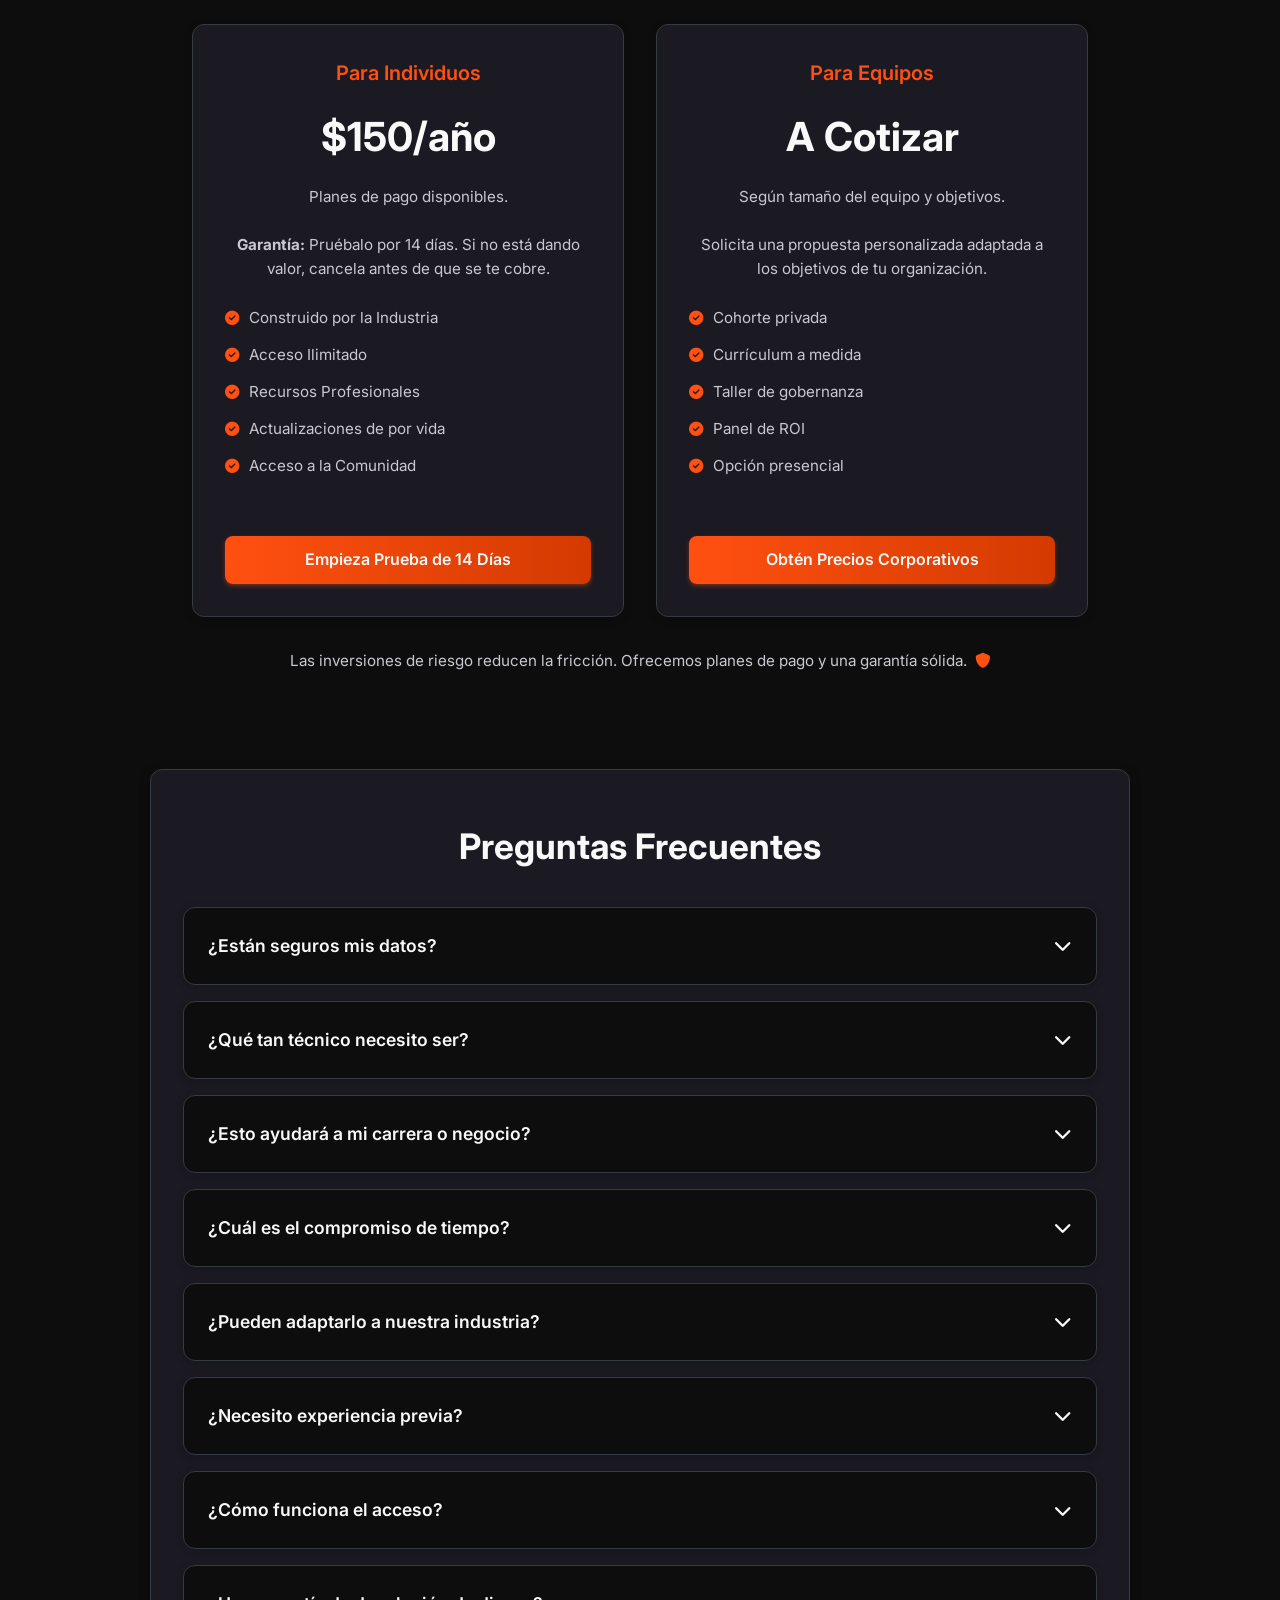
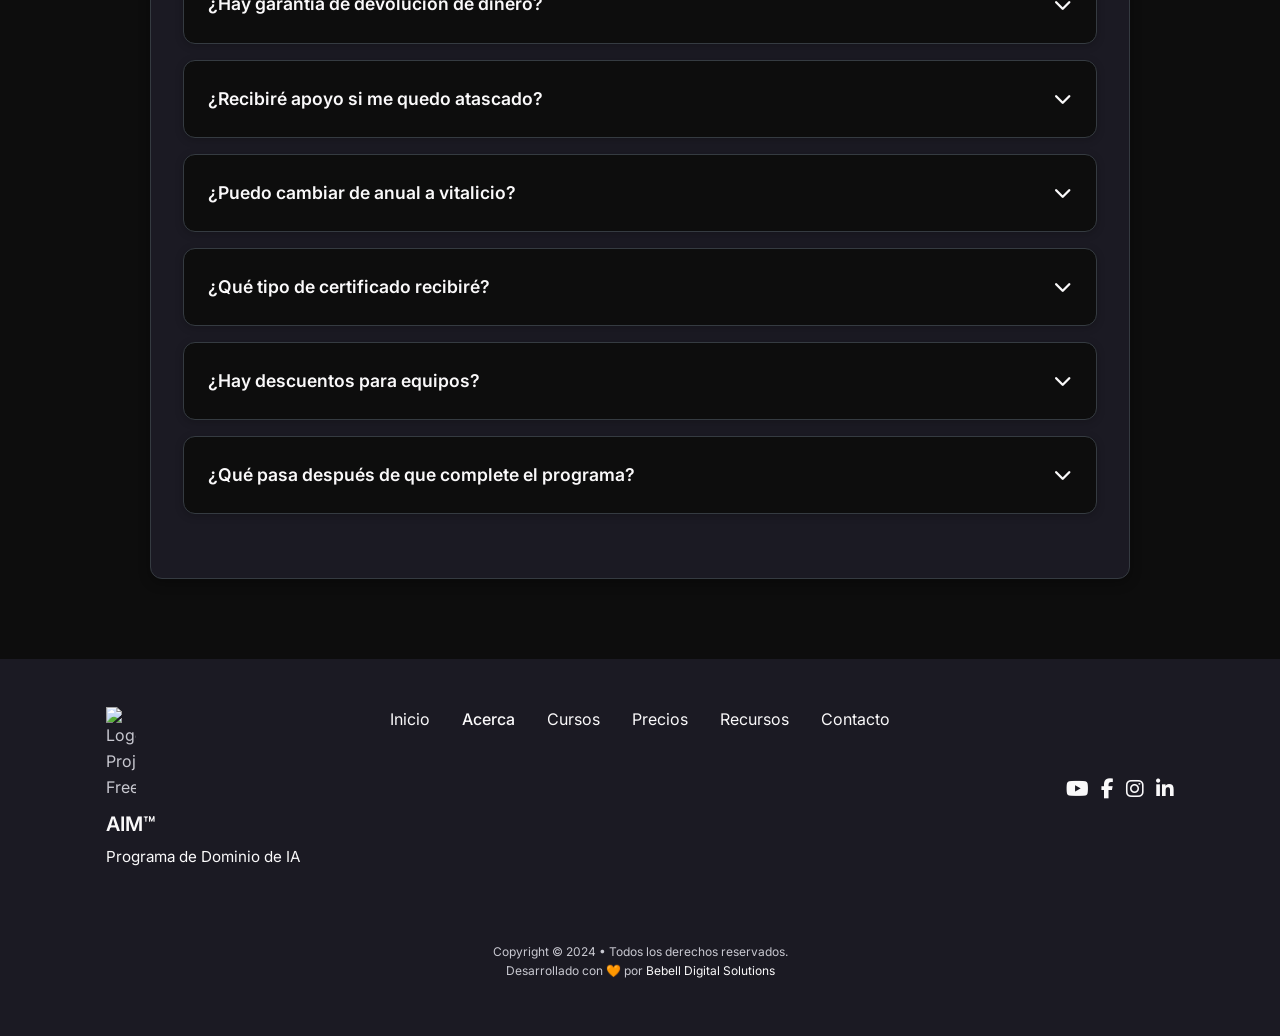
==== commit c209e061: "Update index.html" ====
--- a/index.html
+++ b/index.html
@@ -1686,7 +1686,7 @@
         /* ====================================================== */
         @media screen and (max-width: 980px) {
             body { 
-                padding-top: 6rem; /* Espaciado reducido para móvil */
+                padding-top: 6rem; /* Reduced spacing for mobile */
             }
             
             
@@ -1705,12 +1705,12 @@
 
 
 
-/* Arreglos específicos de espaciado del héroe para móvil */
+/* Mobile-specific hero spacing fixes */
 .hero-content {
     padding-top: 1rem;
     padding-bottom: 2rem;
     min-height: 100vh;
-    justify-content: flex-start; /* En móvil, queremos que el contenido comience desde arriba */
+    justify-content: flex-start; /* On mobile, we want content to start from top */
 }
 
 .status-badge-container {
@@ -1721,7 +1721,7 @@
 .secondary-cta-link {
     margin-bottom: 1.5rem;
 }            
-            
+           
             
             
             
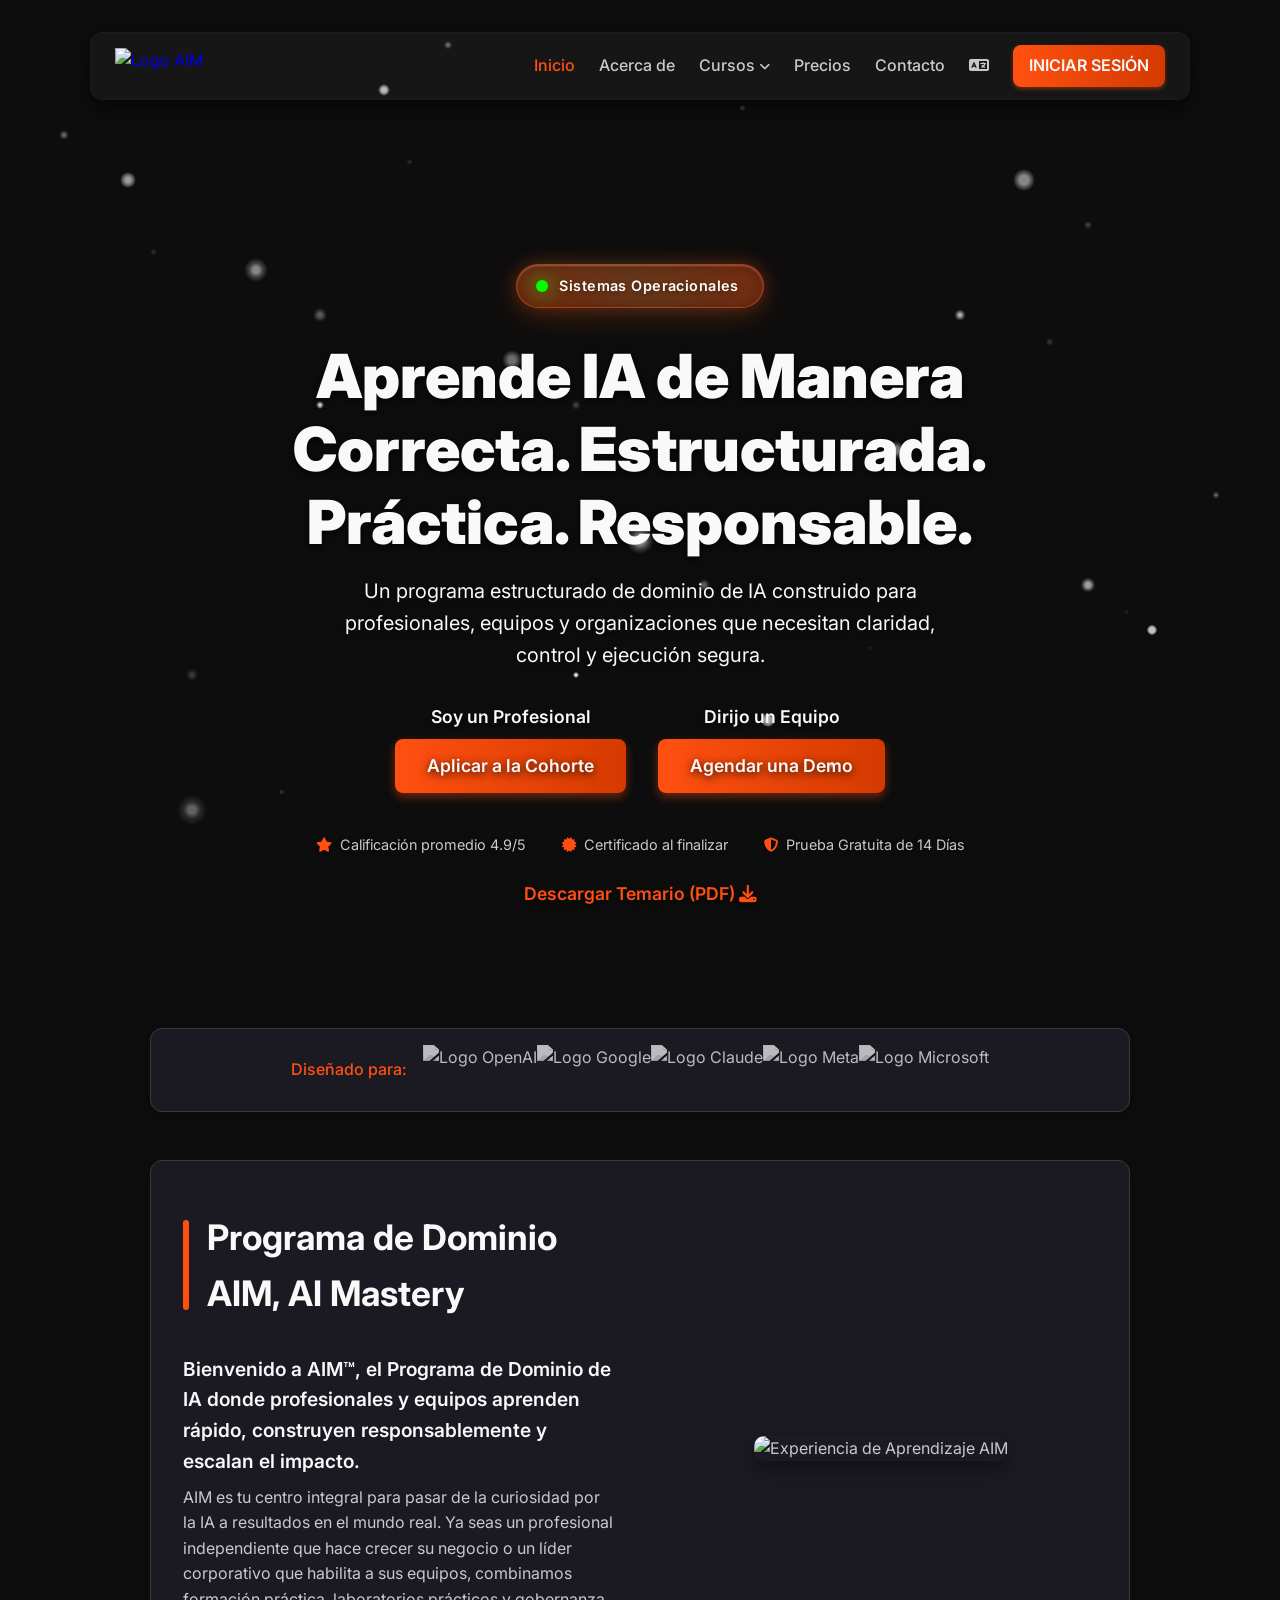
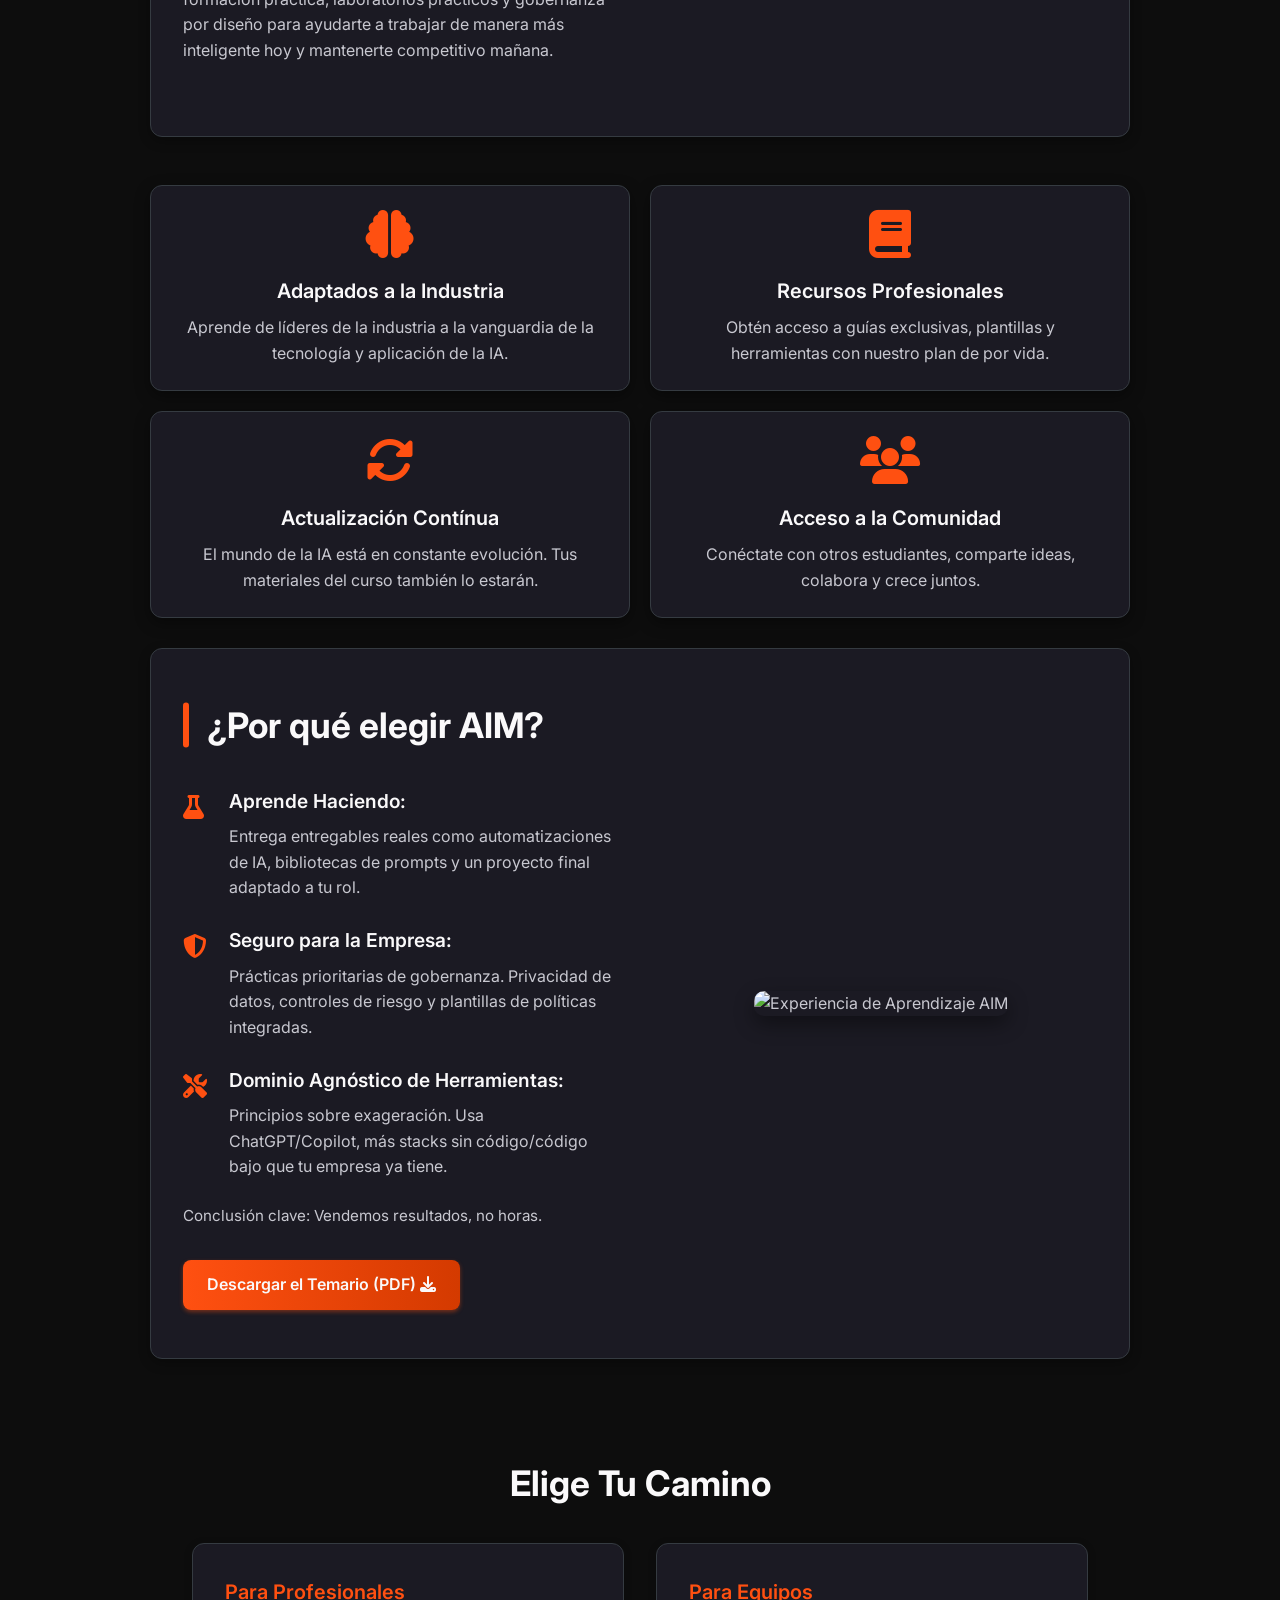
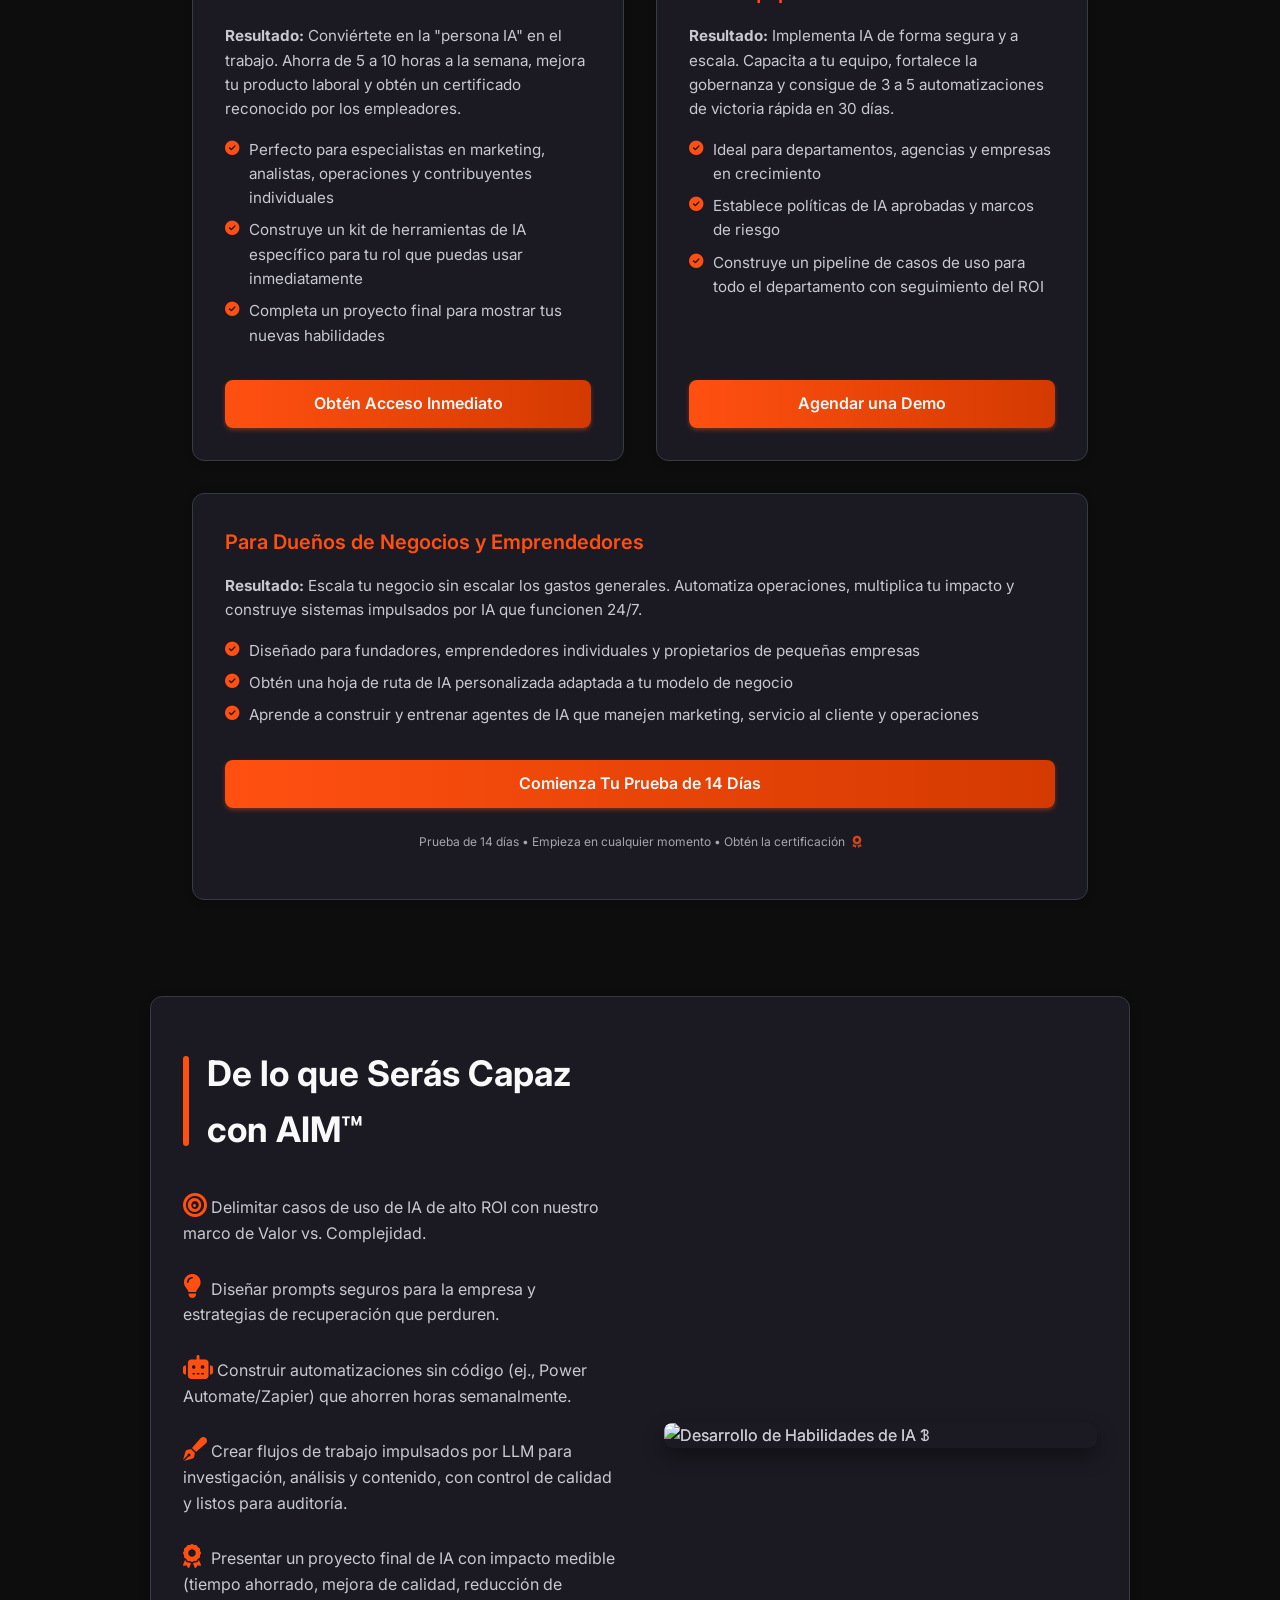
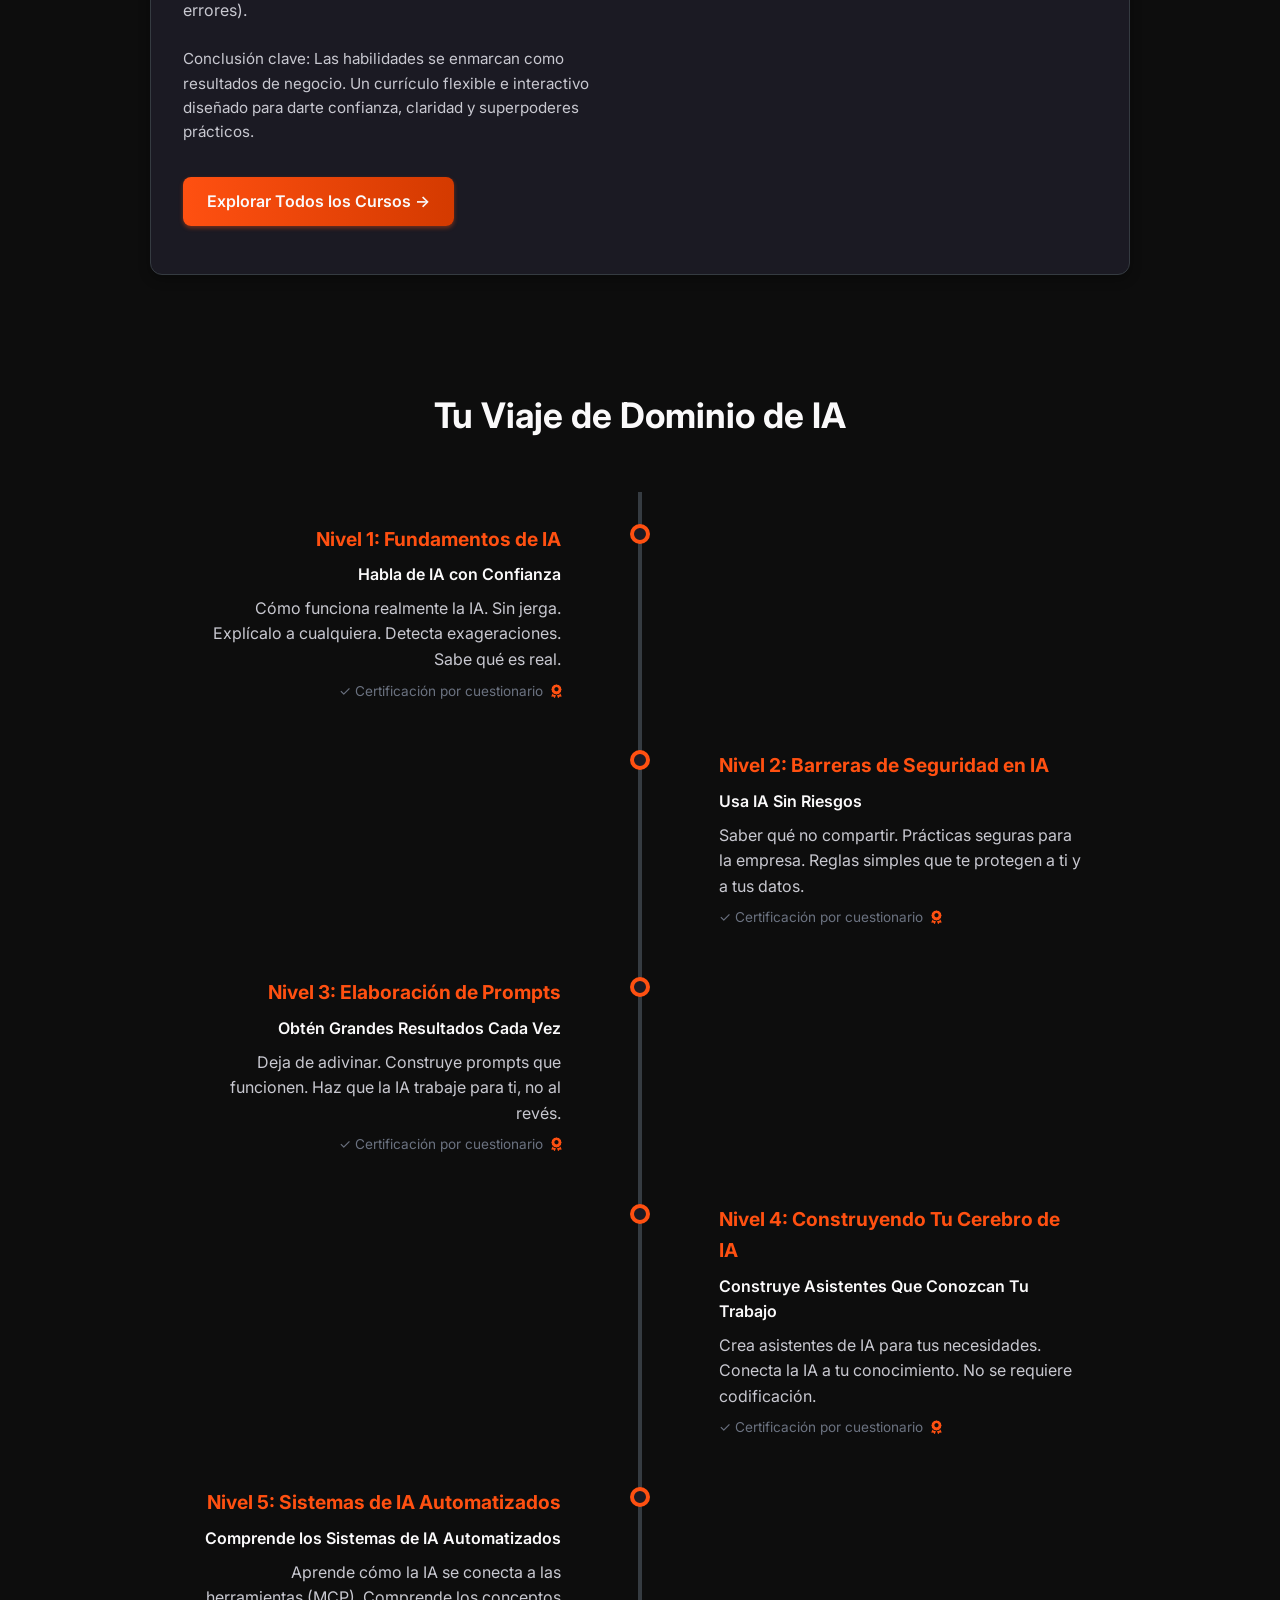
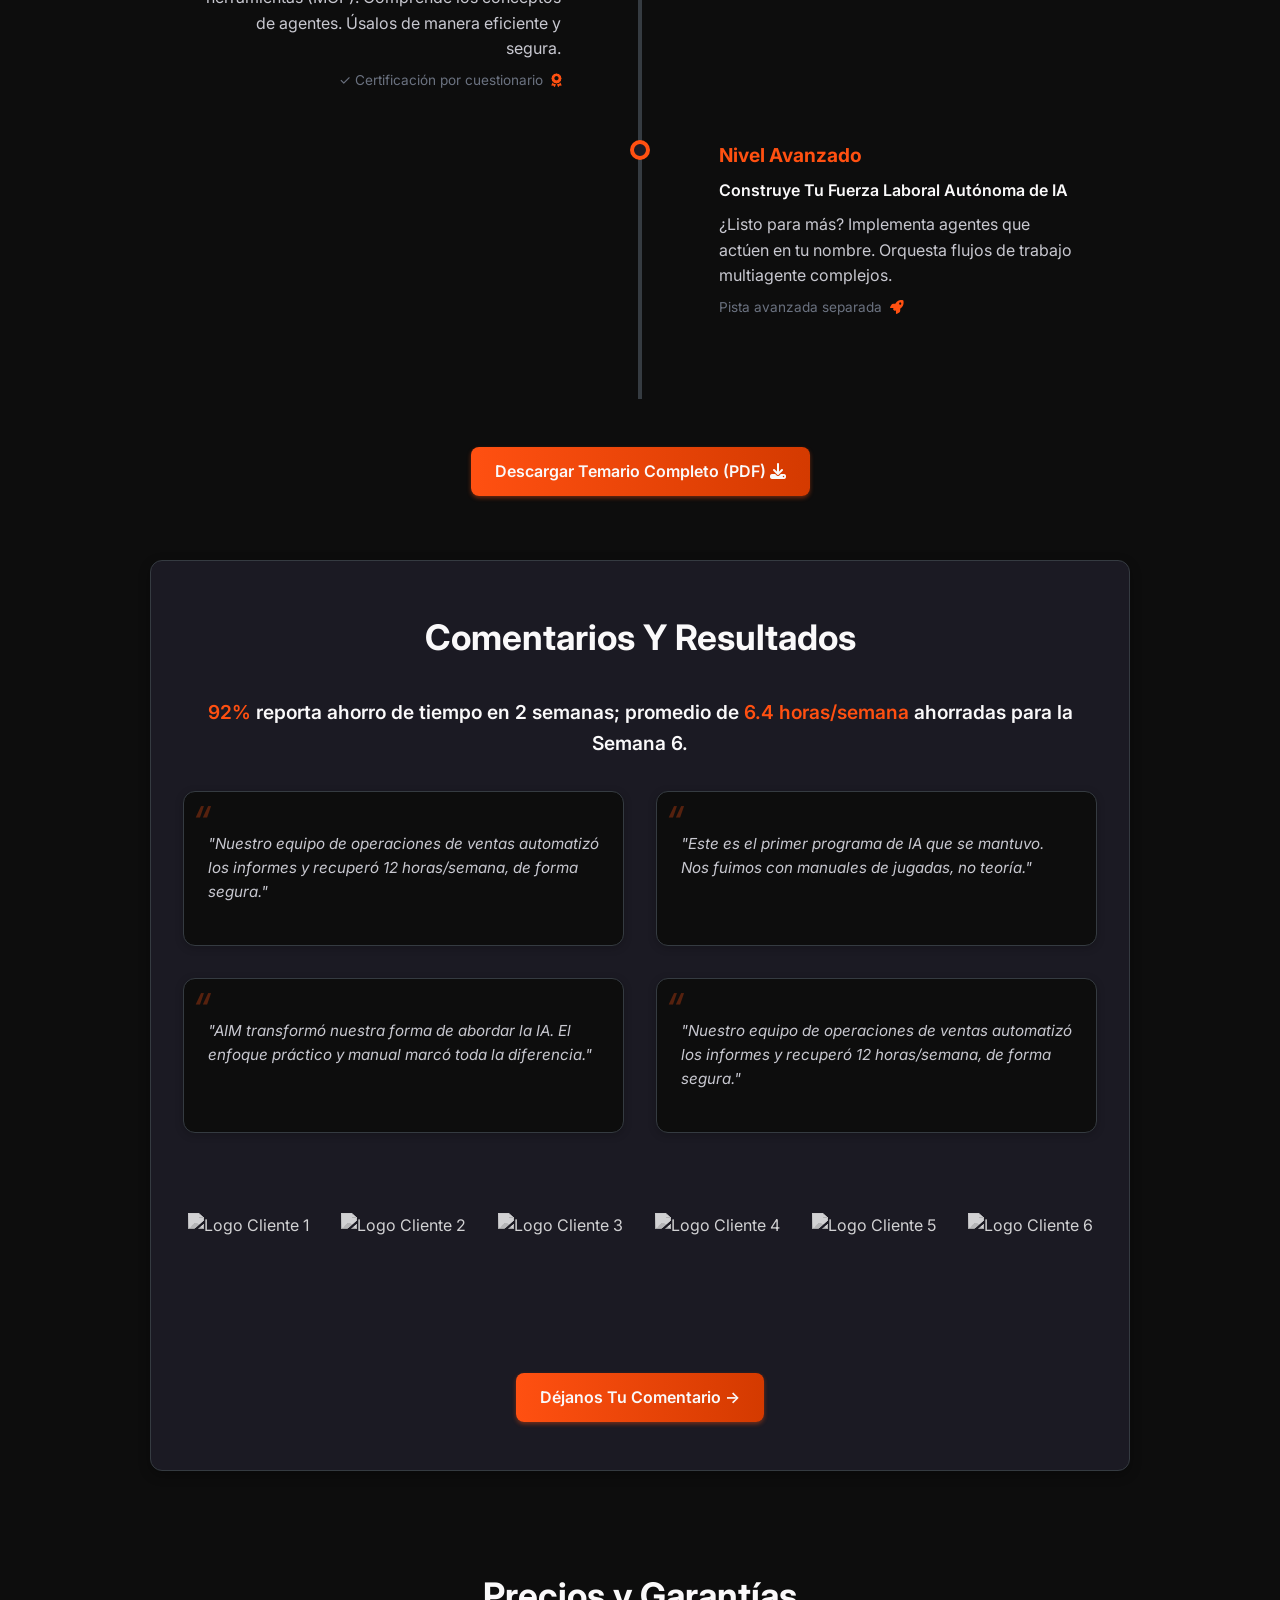
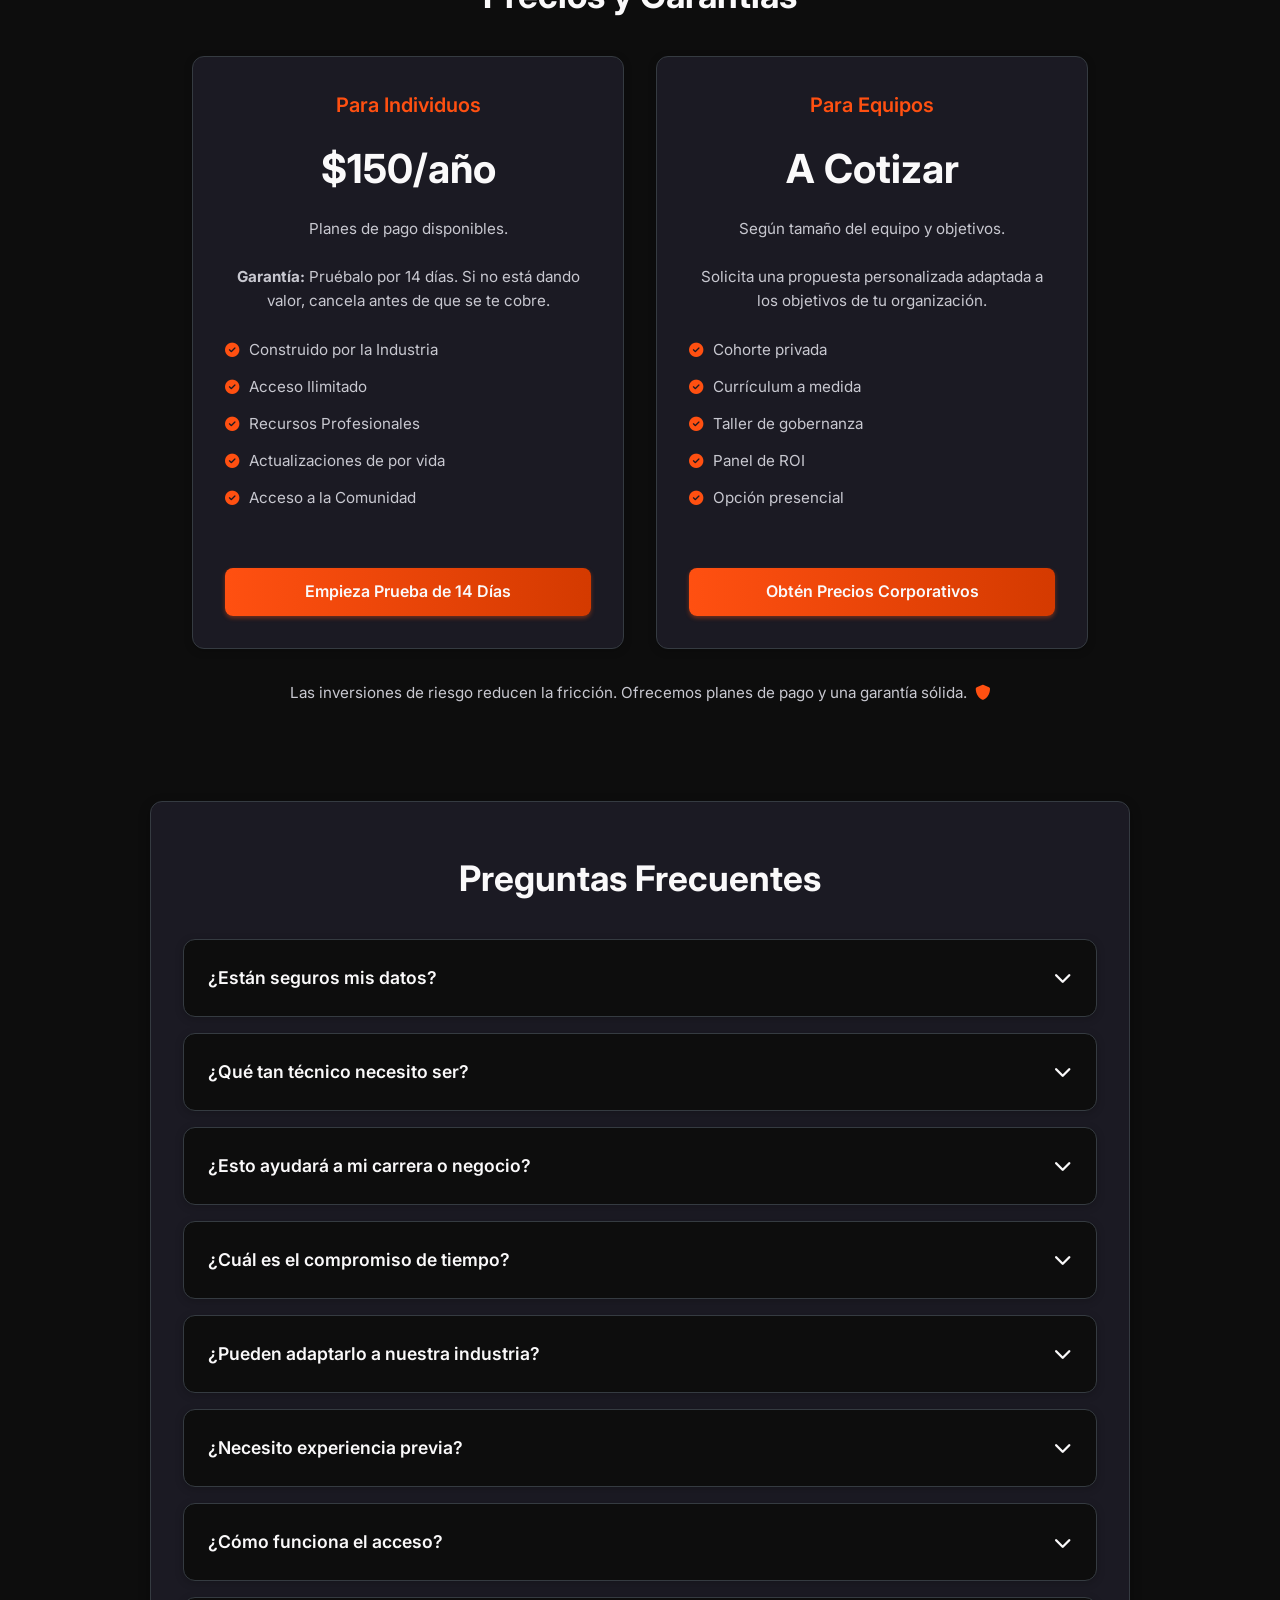
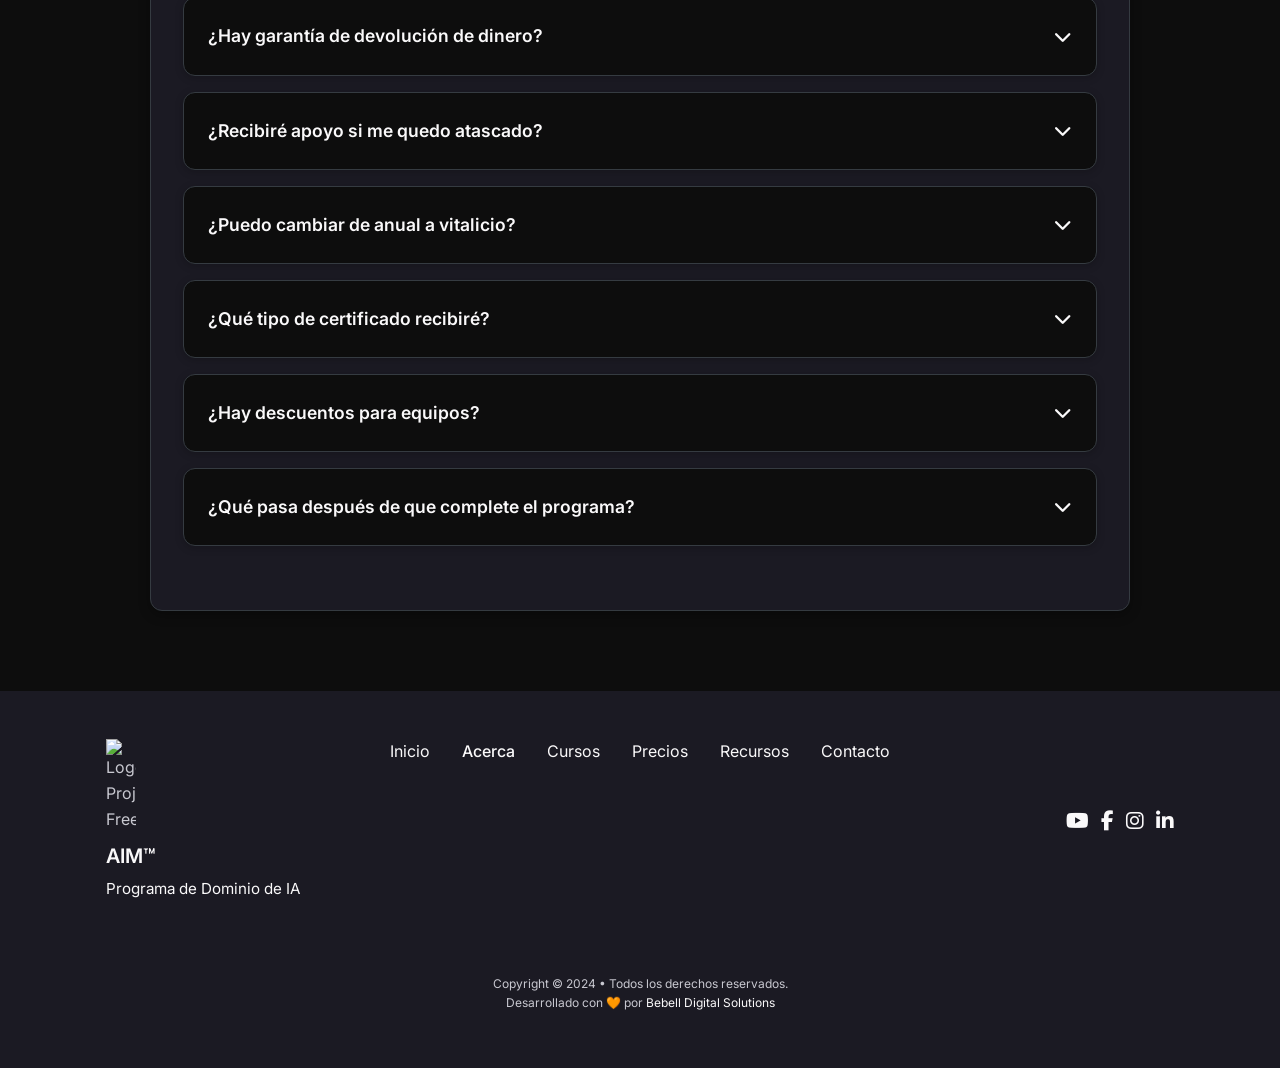
==== commit 92d6c0c0: "Update index.html" ====
--- a/index.html
+++ b/index.html
@@ -883,7 +883,7 @@
             justify-content: center;
             align-items: center;
             text-align: center;          
-            margin-top: -0rem; /* Compensa el padding-top del body */
+            margin-top: 2rem; /* Compensa el padding-top del body */
         }
         
         .hero spline-viewer {
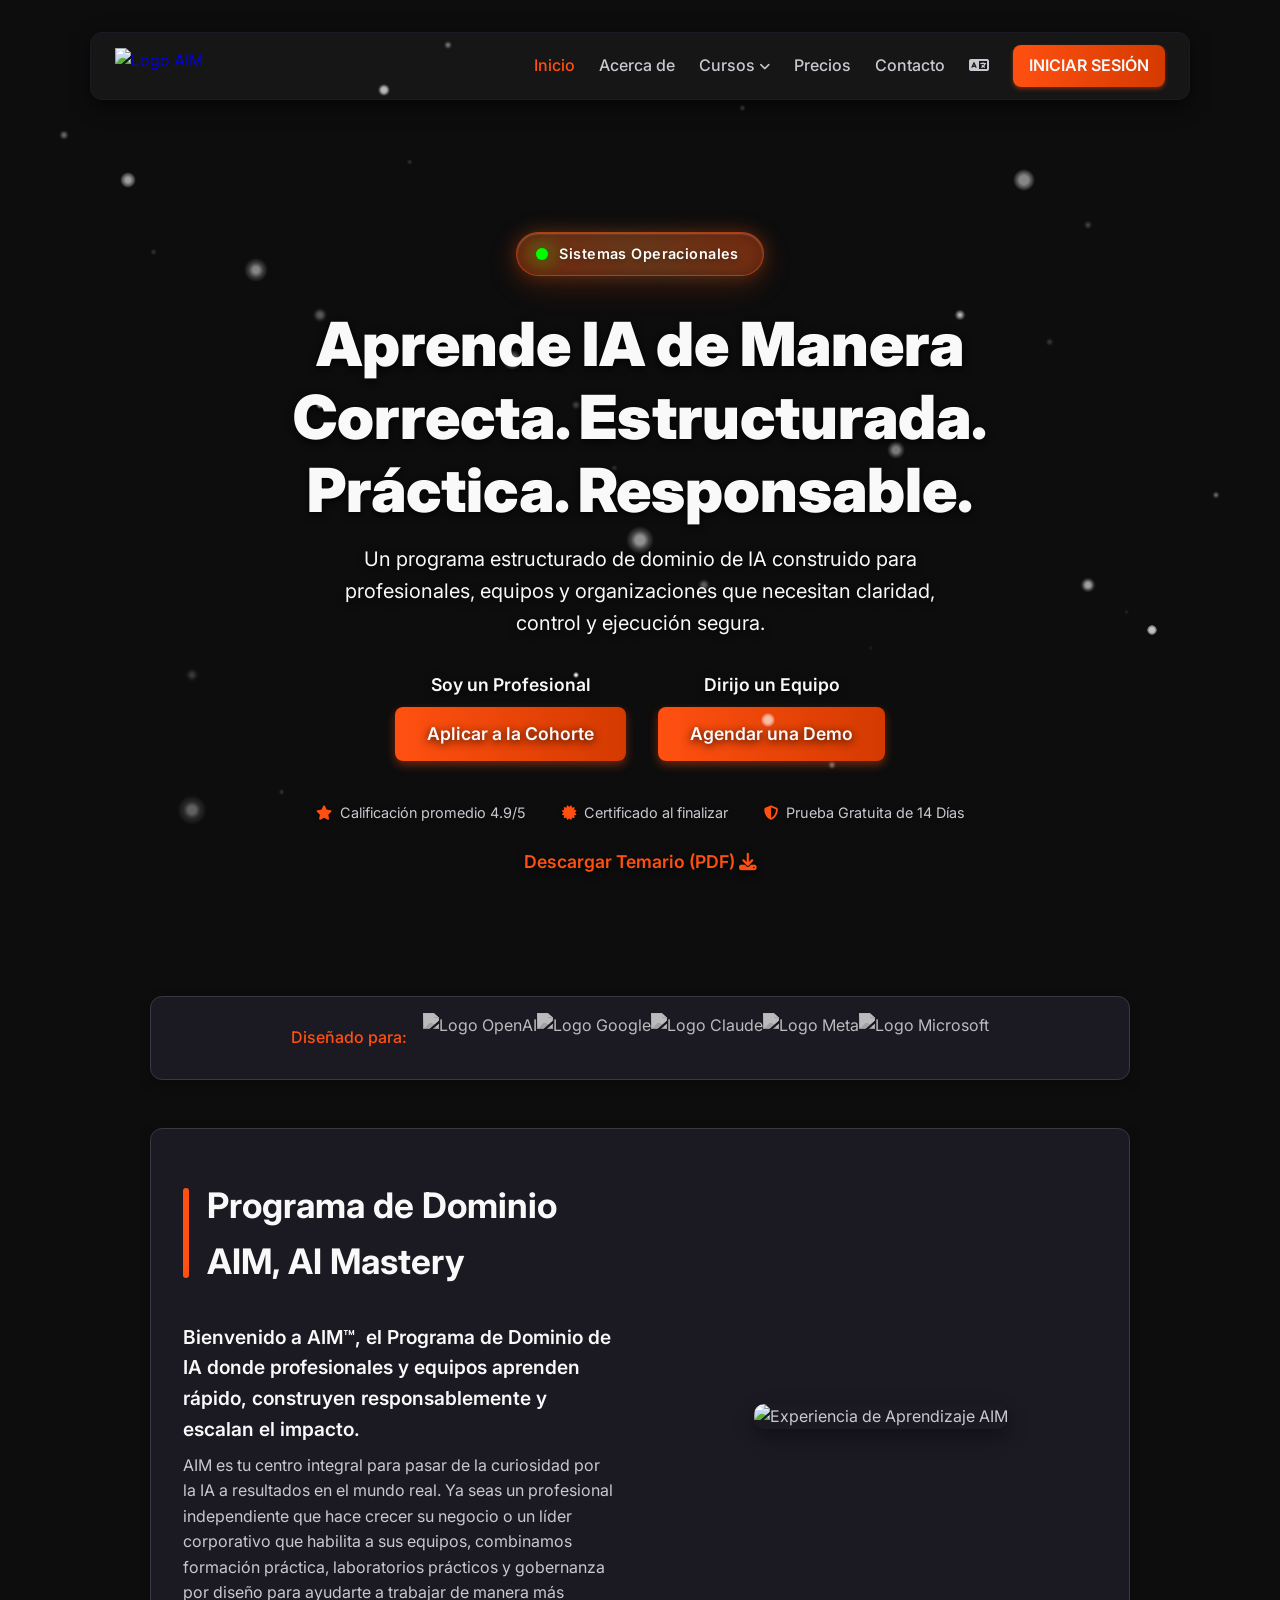
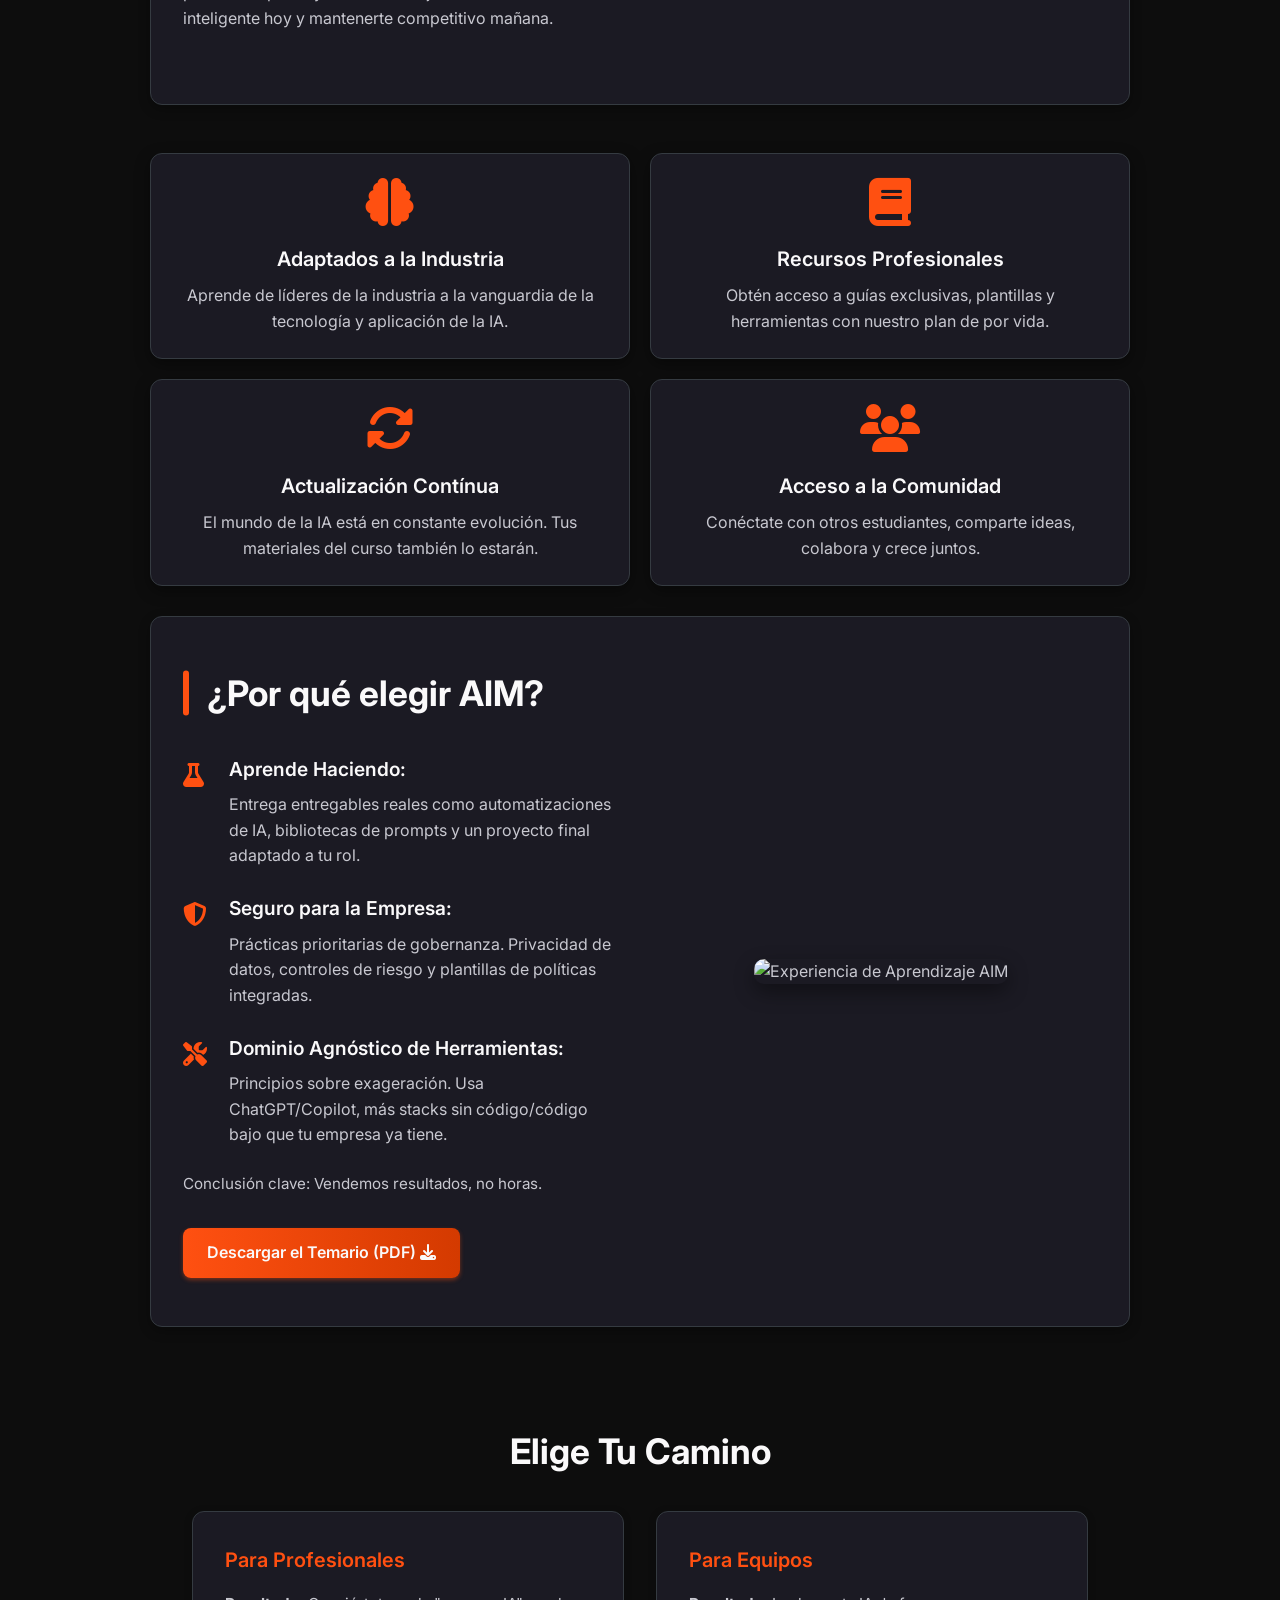
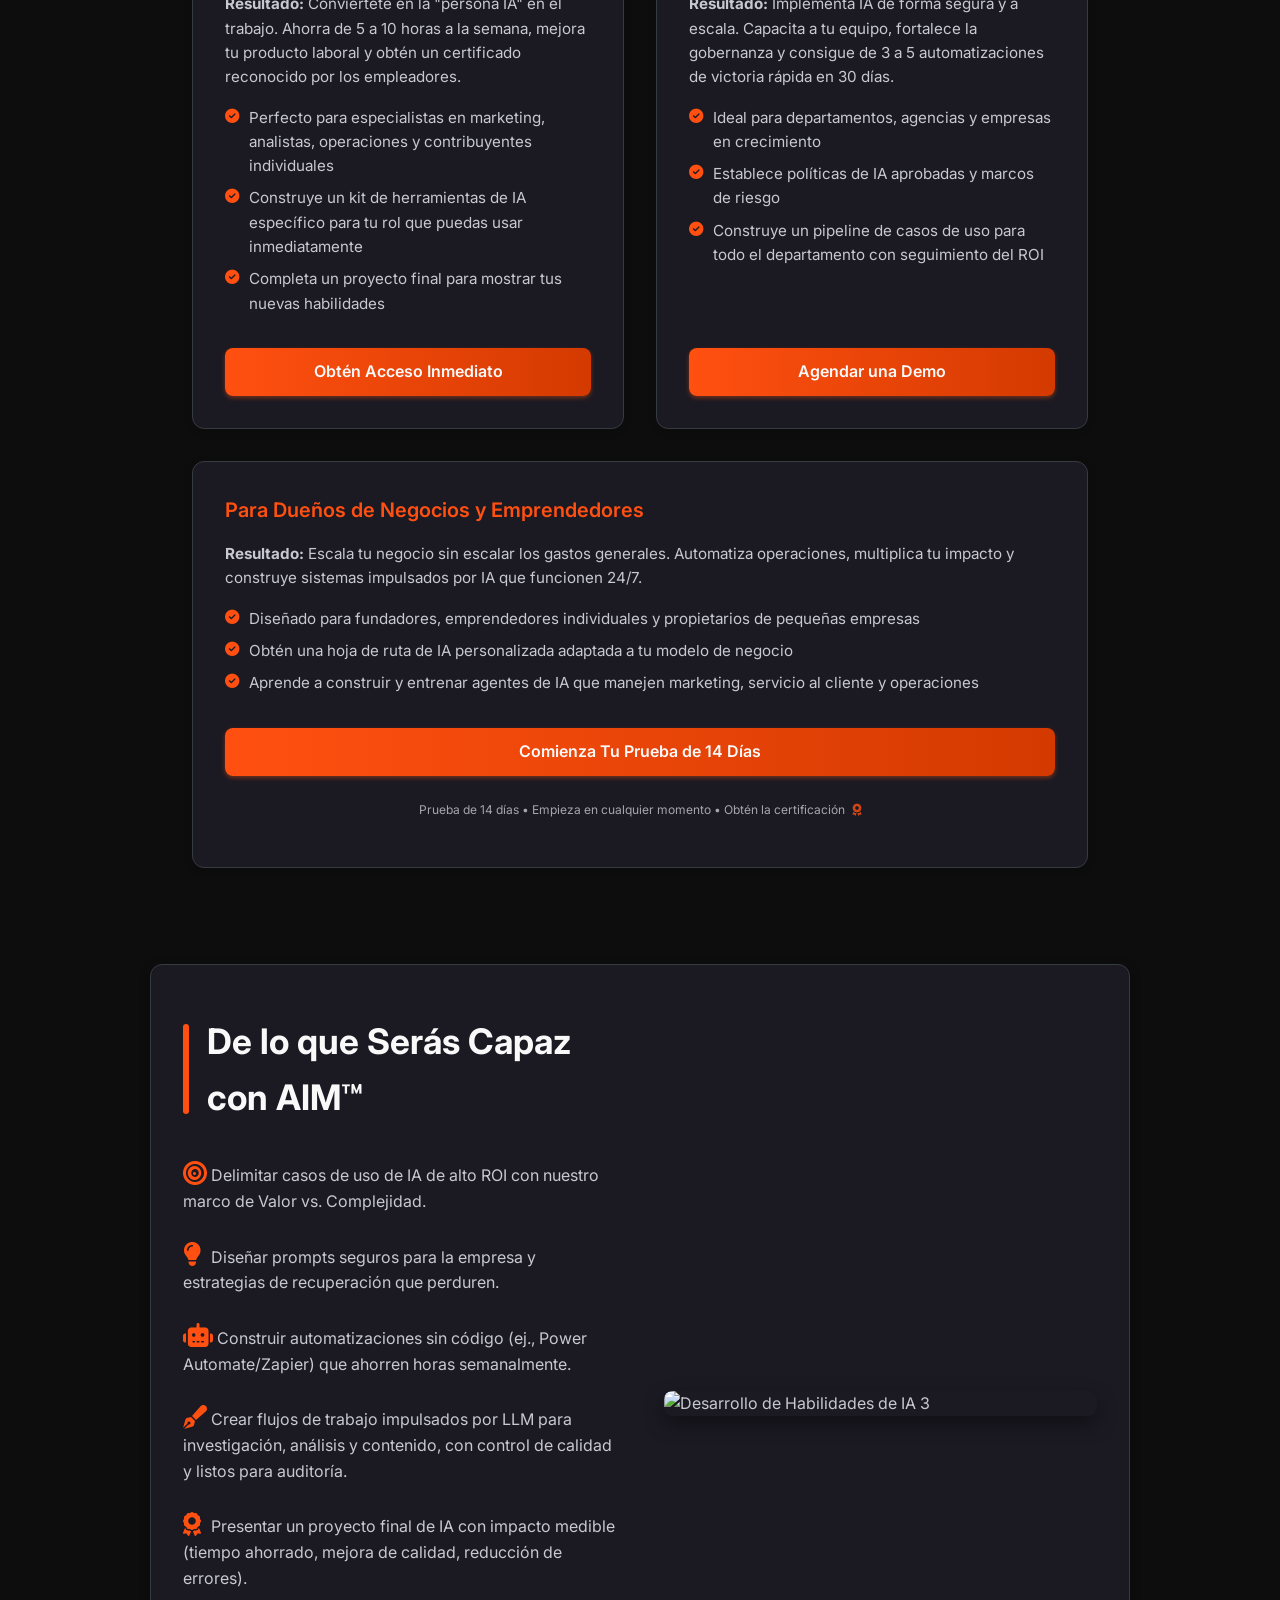
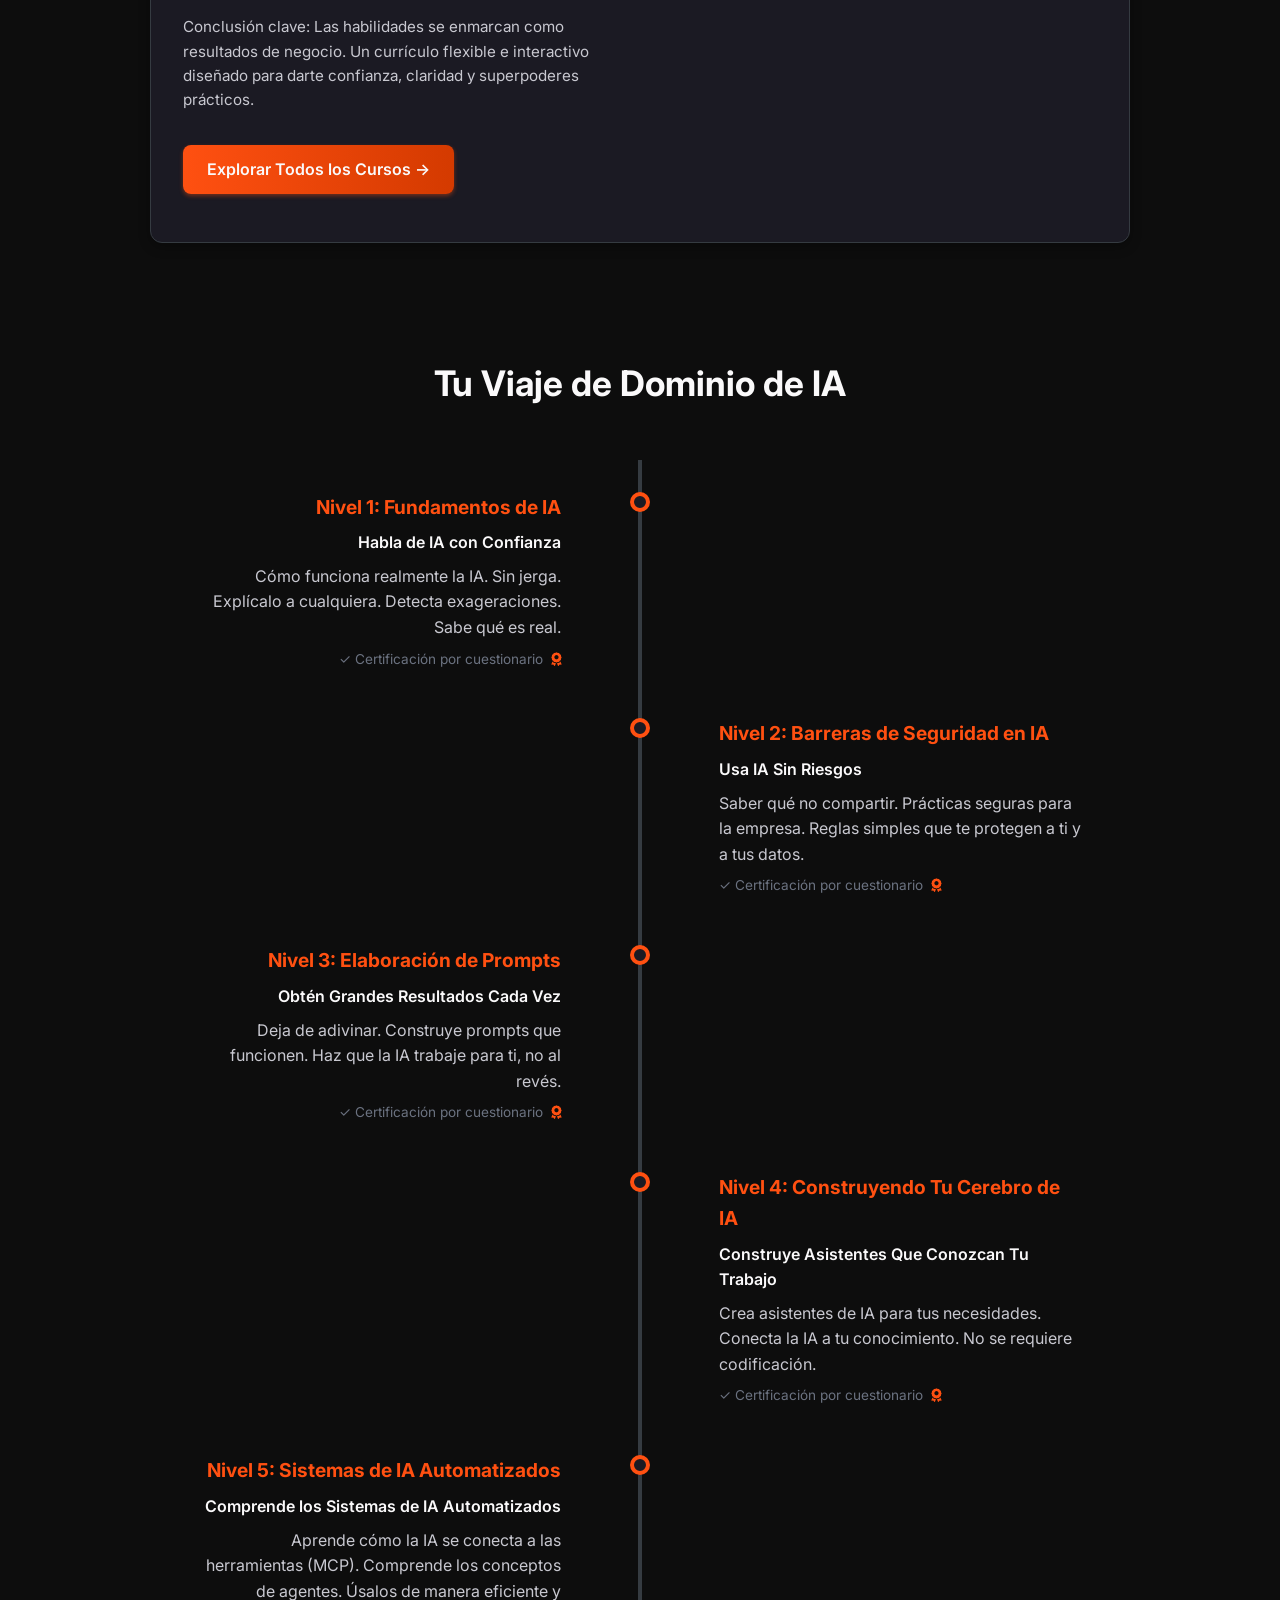
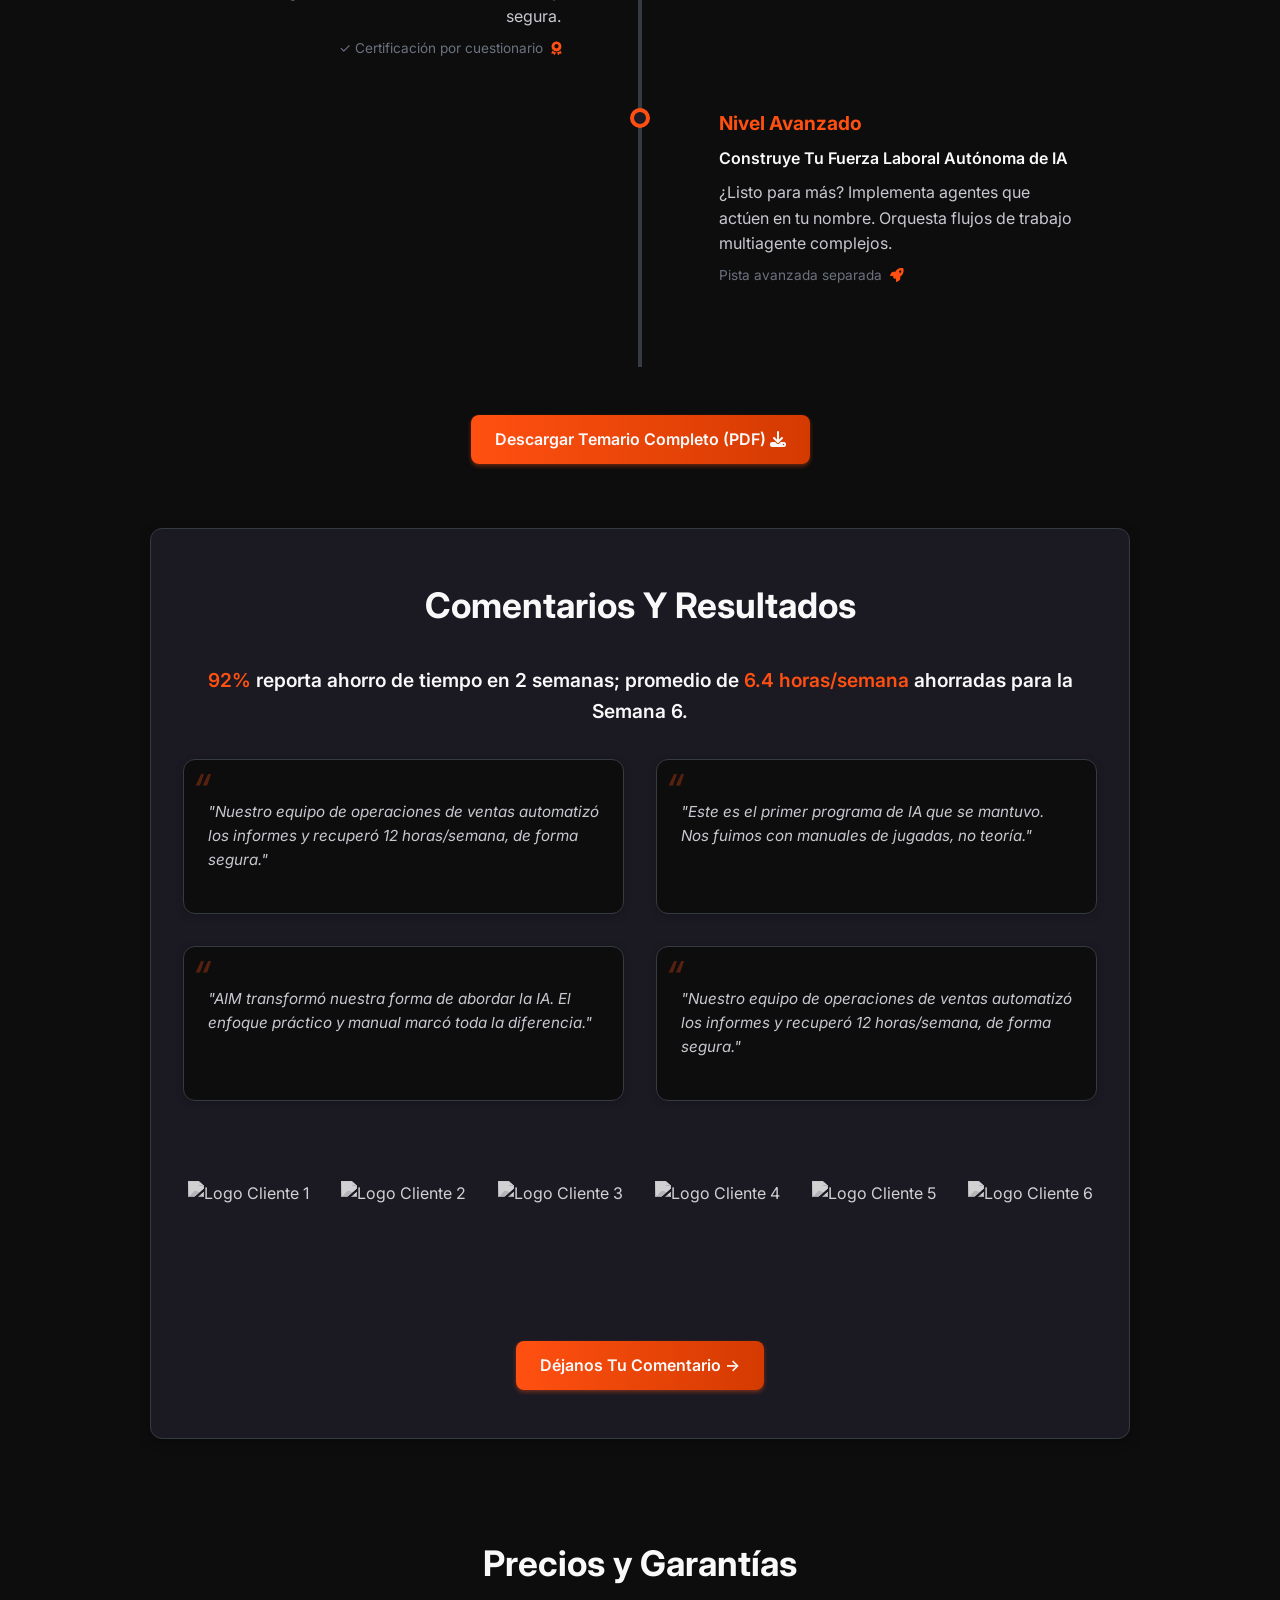
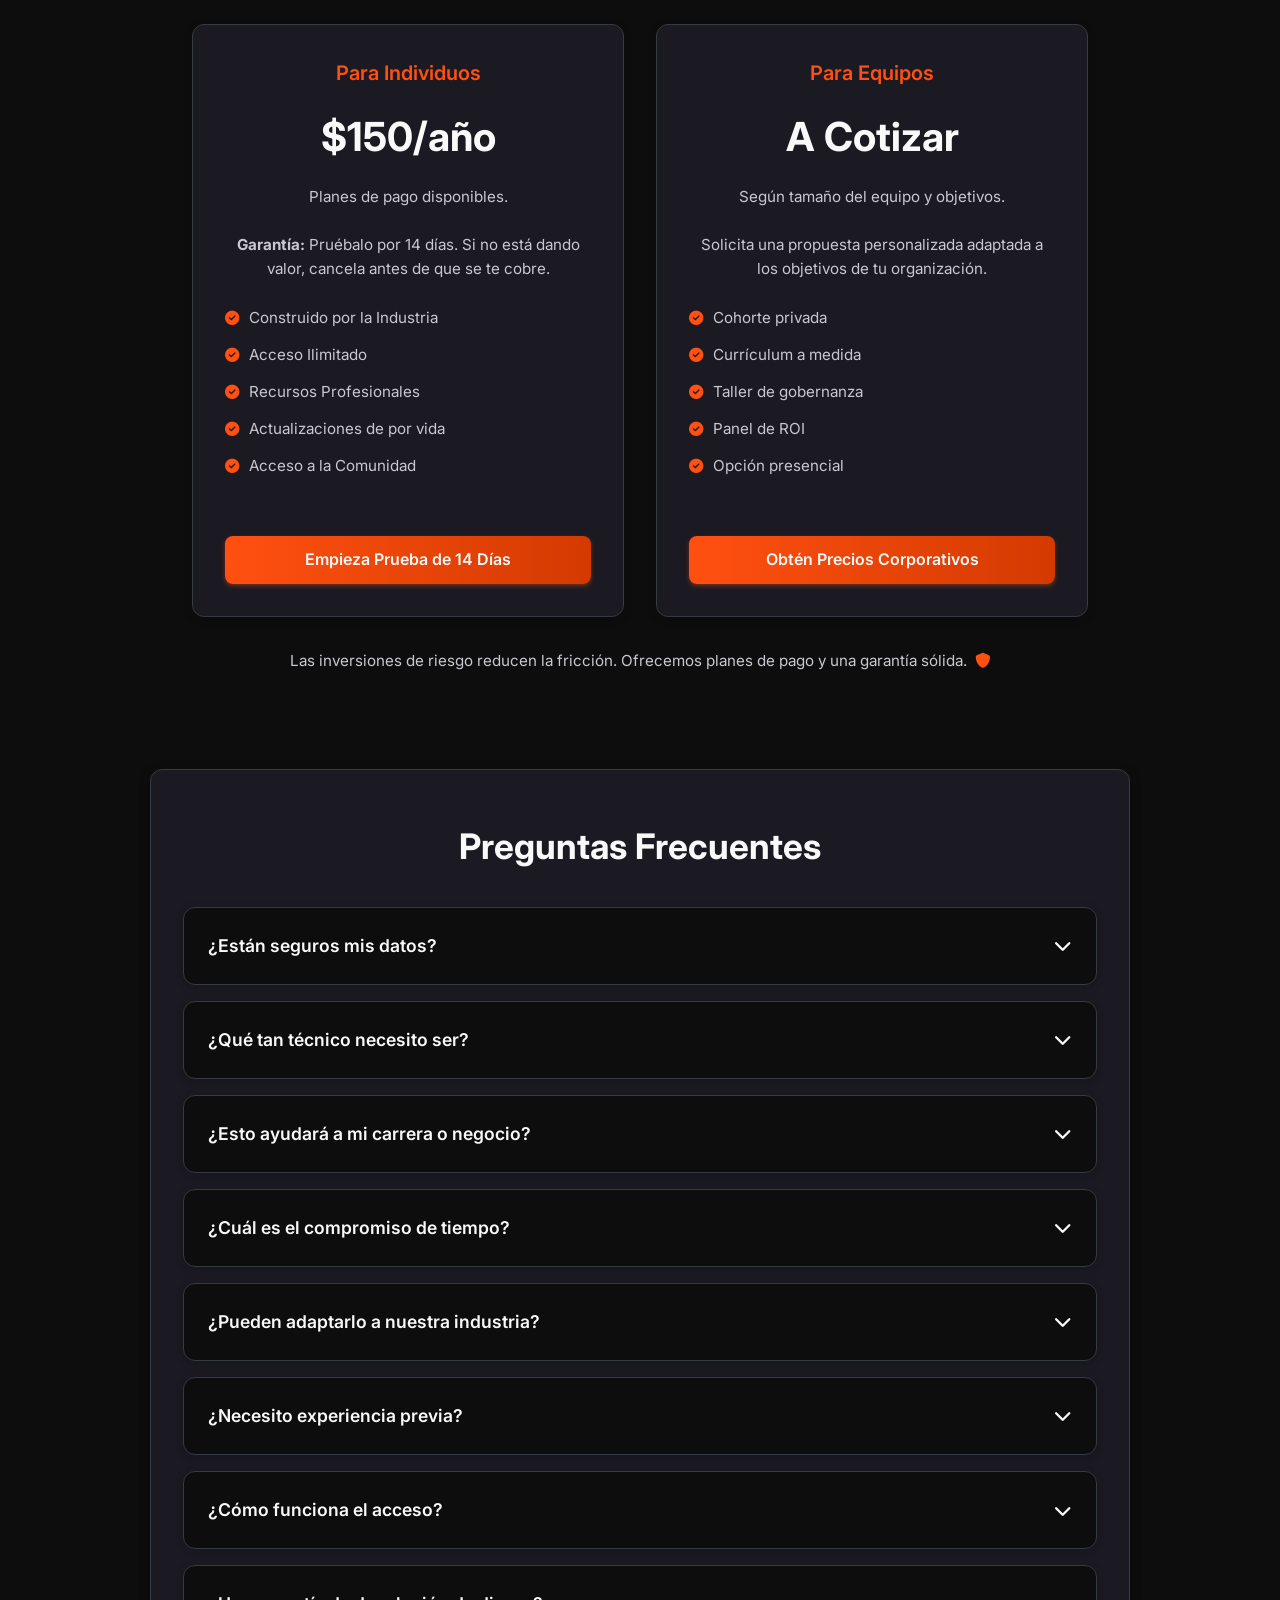
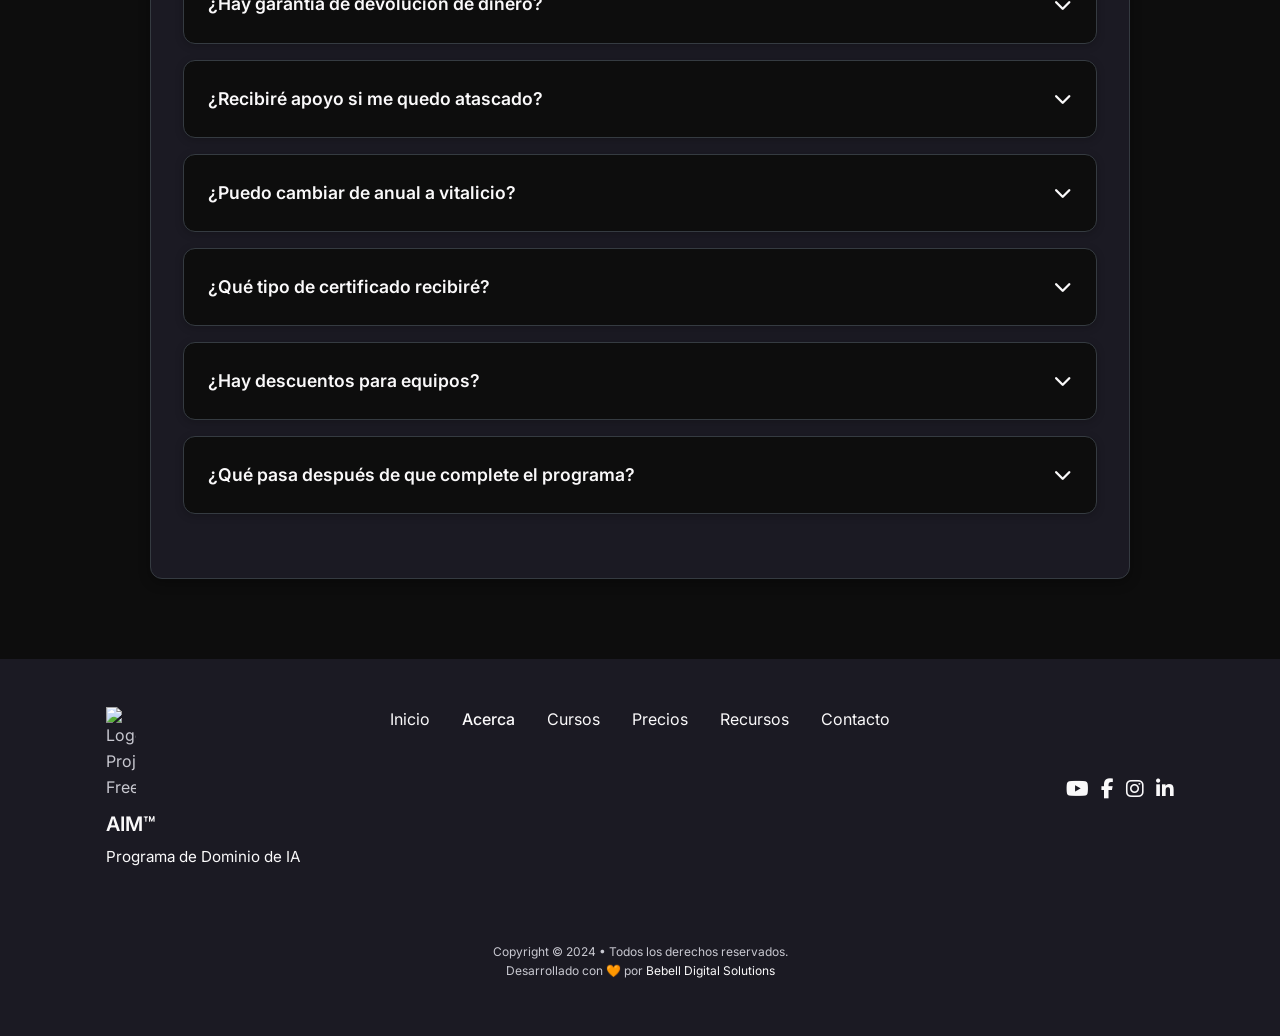
==== commit 432c7888: "Update index.html" ====
--- a/index.html
+++ b/index.html
@@ -479,7 +479,14 @@
             box-shadow: 0 6px 20px rgba(0, 0, 0, 0.6);
             transition: all 0.3s ease;
         }
-        #nav-logo img { height: 35px; }
+
+
+        
+        #nav-logo img { 
+            height: 35px; 
+        }
+
+        
         
         /* Escritorio: nav-menu contiene todos los enlaces y es flex */
         #nav-menu { 
@@ -883,8 +890,10 @@
             justify-content: center;
             align-items: center;
             text-align: center;          
-            margin-top: 2rem; /* Compensa el padding-top del body */
-        }
+            margin-top: 0rem; /* Compensa el padding-top del body */
+        }
+
+        
         
         .hero spline-viewer {
             position: absolute;
@@ -897,6 +906,8 @@
             z-index: 0;
             transform: scale(1.13);
         }
+
+        
         
         .hero-content {
             position: relative;
@@ -1686,7 +1697,7 @@
         /* ====================================================== */
         @media screen and (max-width: 980px) {
             body { 
-                padding-top: 6rem; /* Reduced spacing for mobile */
+                padding-top: 4.5rem; /* Reduced spacing for mobile */
             }
             
             
@@ -1702,25 +1713,42 @@
         top: 30px;
         }
 
-
-
-
-/* Mobile-specific hero spacing fixes */
-.hero-content {
-    padding-top: 1rem;
-    padding-bottom: 2rem;
-    min-height: 100vh;
-    justify-content: flex-start; /* On mobile, we want content to start from top */
-}
-
-.status-badge-container {
-    margin-top: 0.5rem;
-    margin-bottom: 1.5rem;
-}
-
-.secondary-cta-link {
-    margin-bottom: 1.5rem;
-}            
+            
+
+   /* Mobile-specific hero spacing fixes */
+    .hero {
+        margin-top: 0; /* Remove any margin */
+        min-height: calc(100vh - 4.5rem); /* Adjust for nav height */
+    }
+
+
+    /* Mobile-specific hero spacing fixes */
+    .hero-content {
+        padding-top: 1rem; /* Increased top padding */
+        padding-bottom: 2rem;
+        min-height: calc(100vh - 4.5rem);
+        justify-content: center; /* Changed back to center */
+    }
+    
+    .status-badge-container {
+        margin-top: 1rem;
+        margin-bottom: 2rem;
+    }
+    
+    .hero-content h1 {
+        font-size: 2rem; /* Slightly smaller for mobile */
+        margin-top: 0.5rem;
+        margin-bottom: 1rem;
+    }
+
+
+    .hero-cta-group {
+        margin-top: 0.5rem;
+    }            
+    
+    .secondary-cta-link {
+        margin-bottom: 2rem;
+    }           
            
             
             
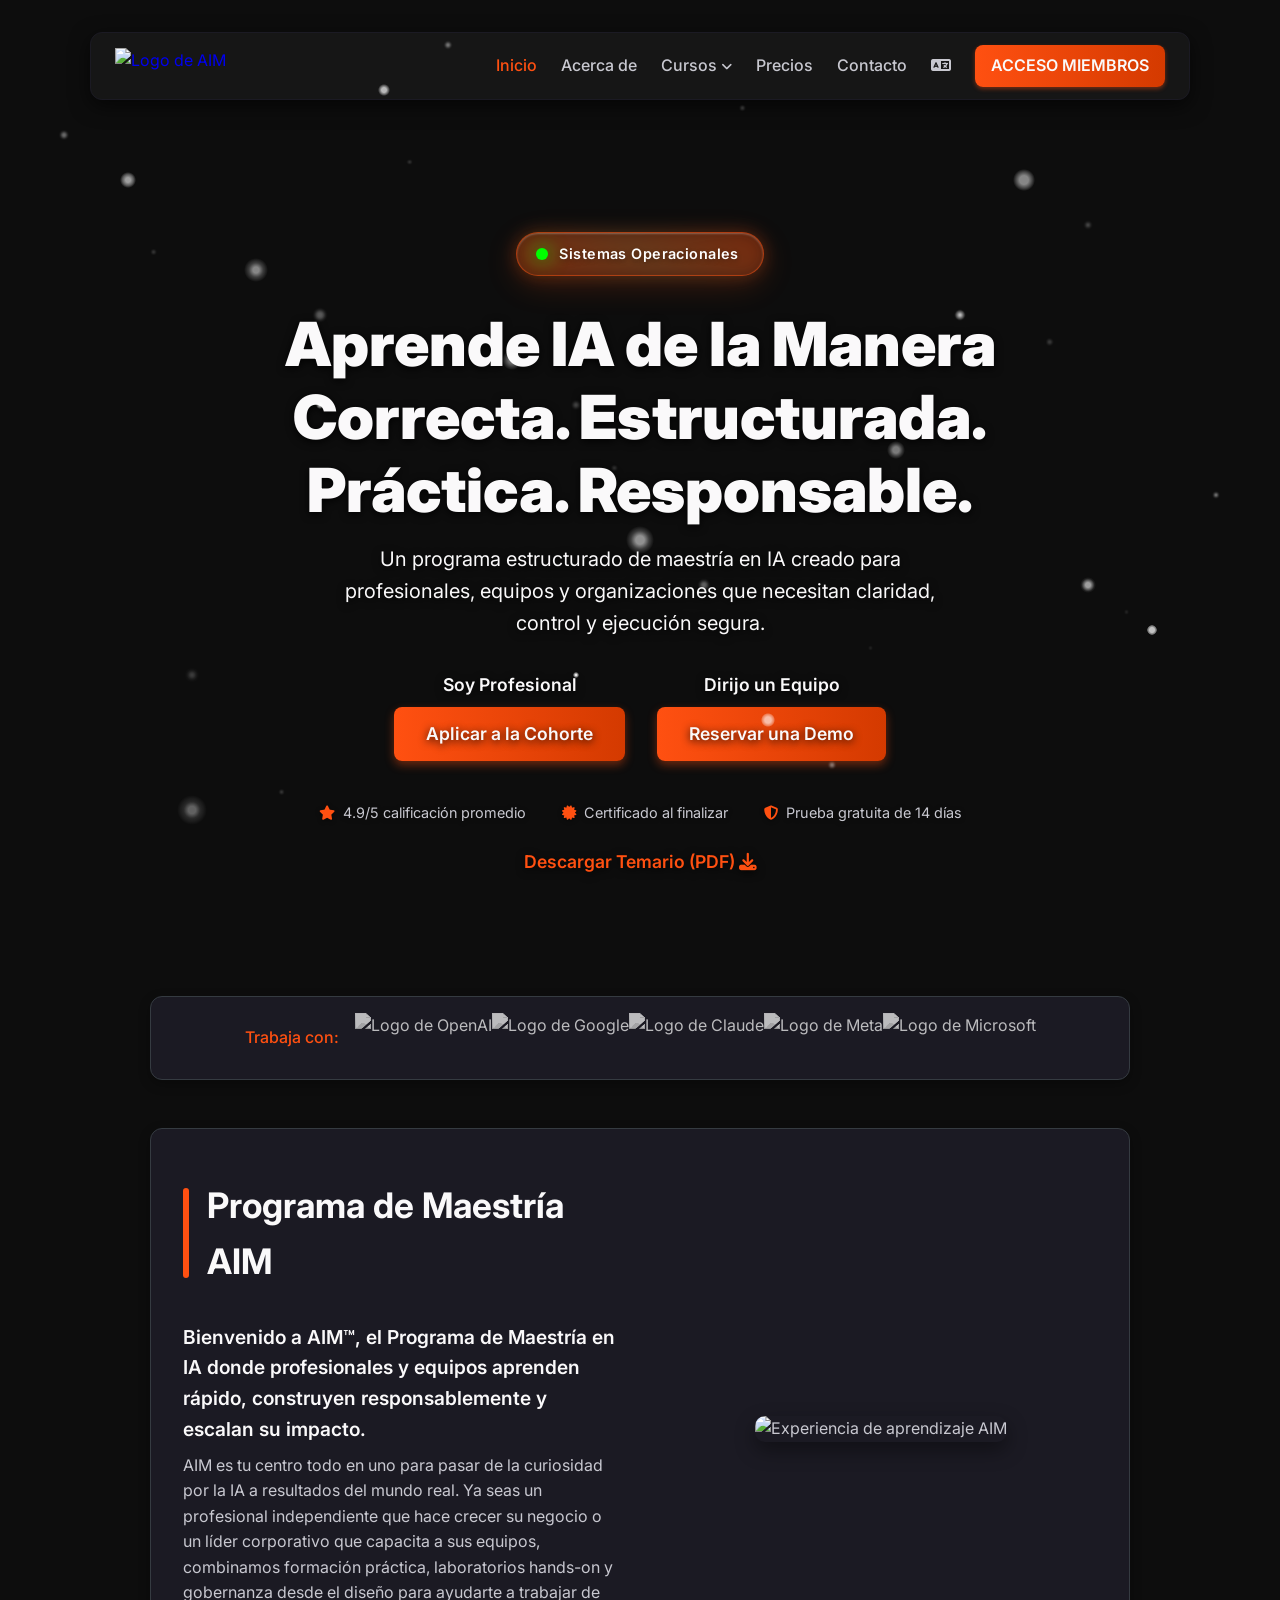
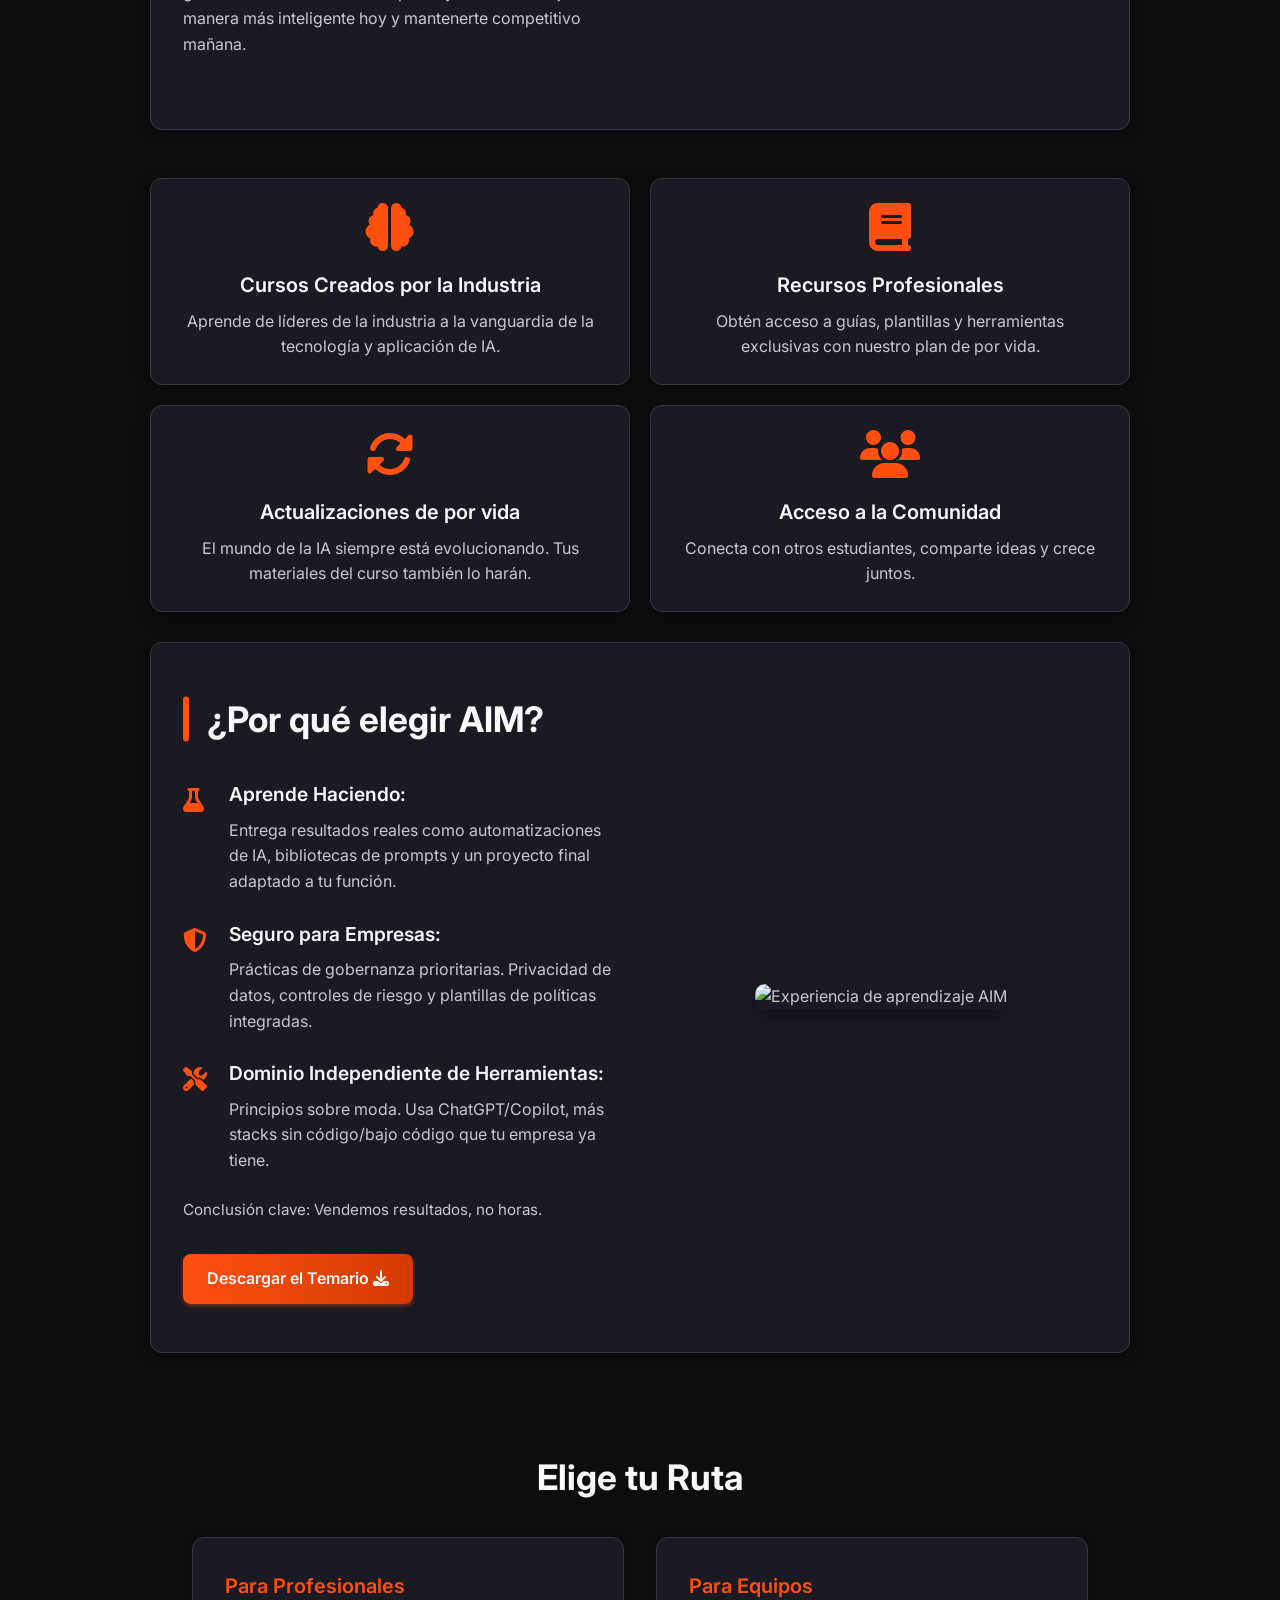
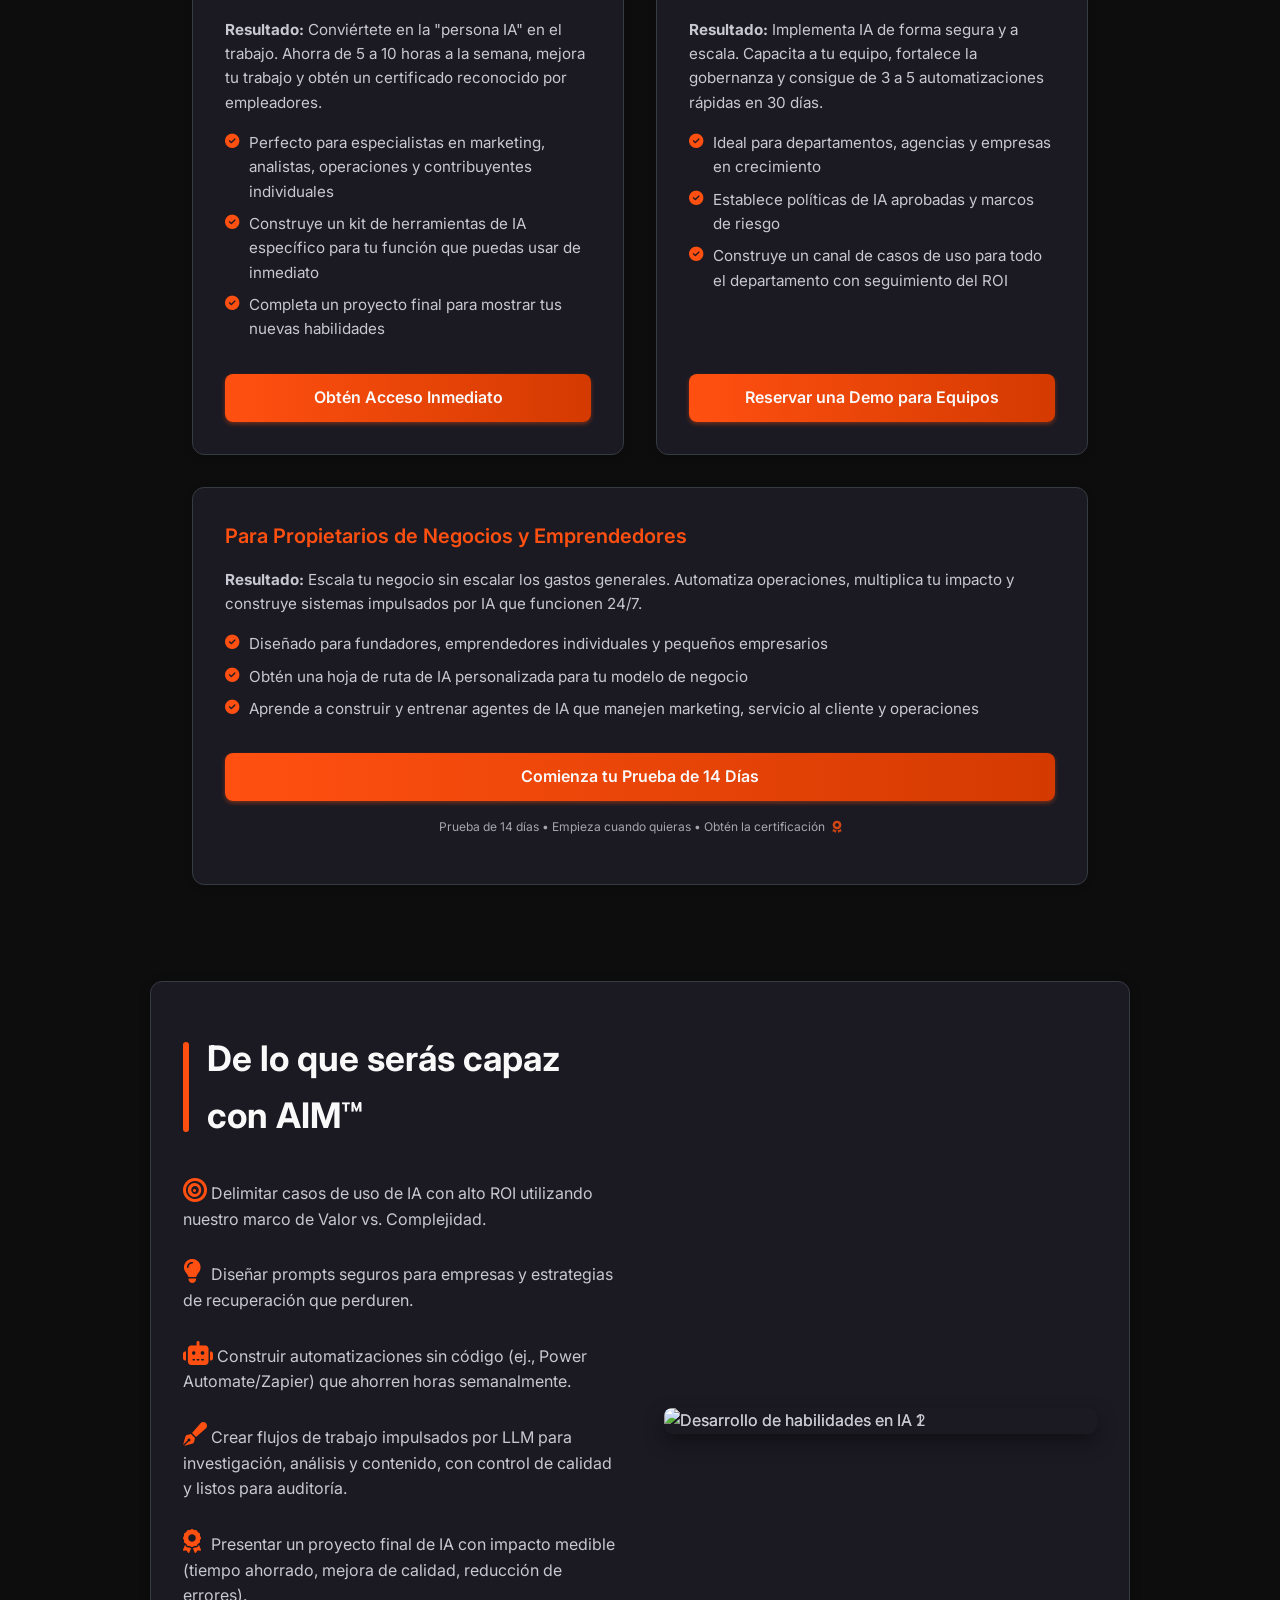
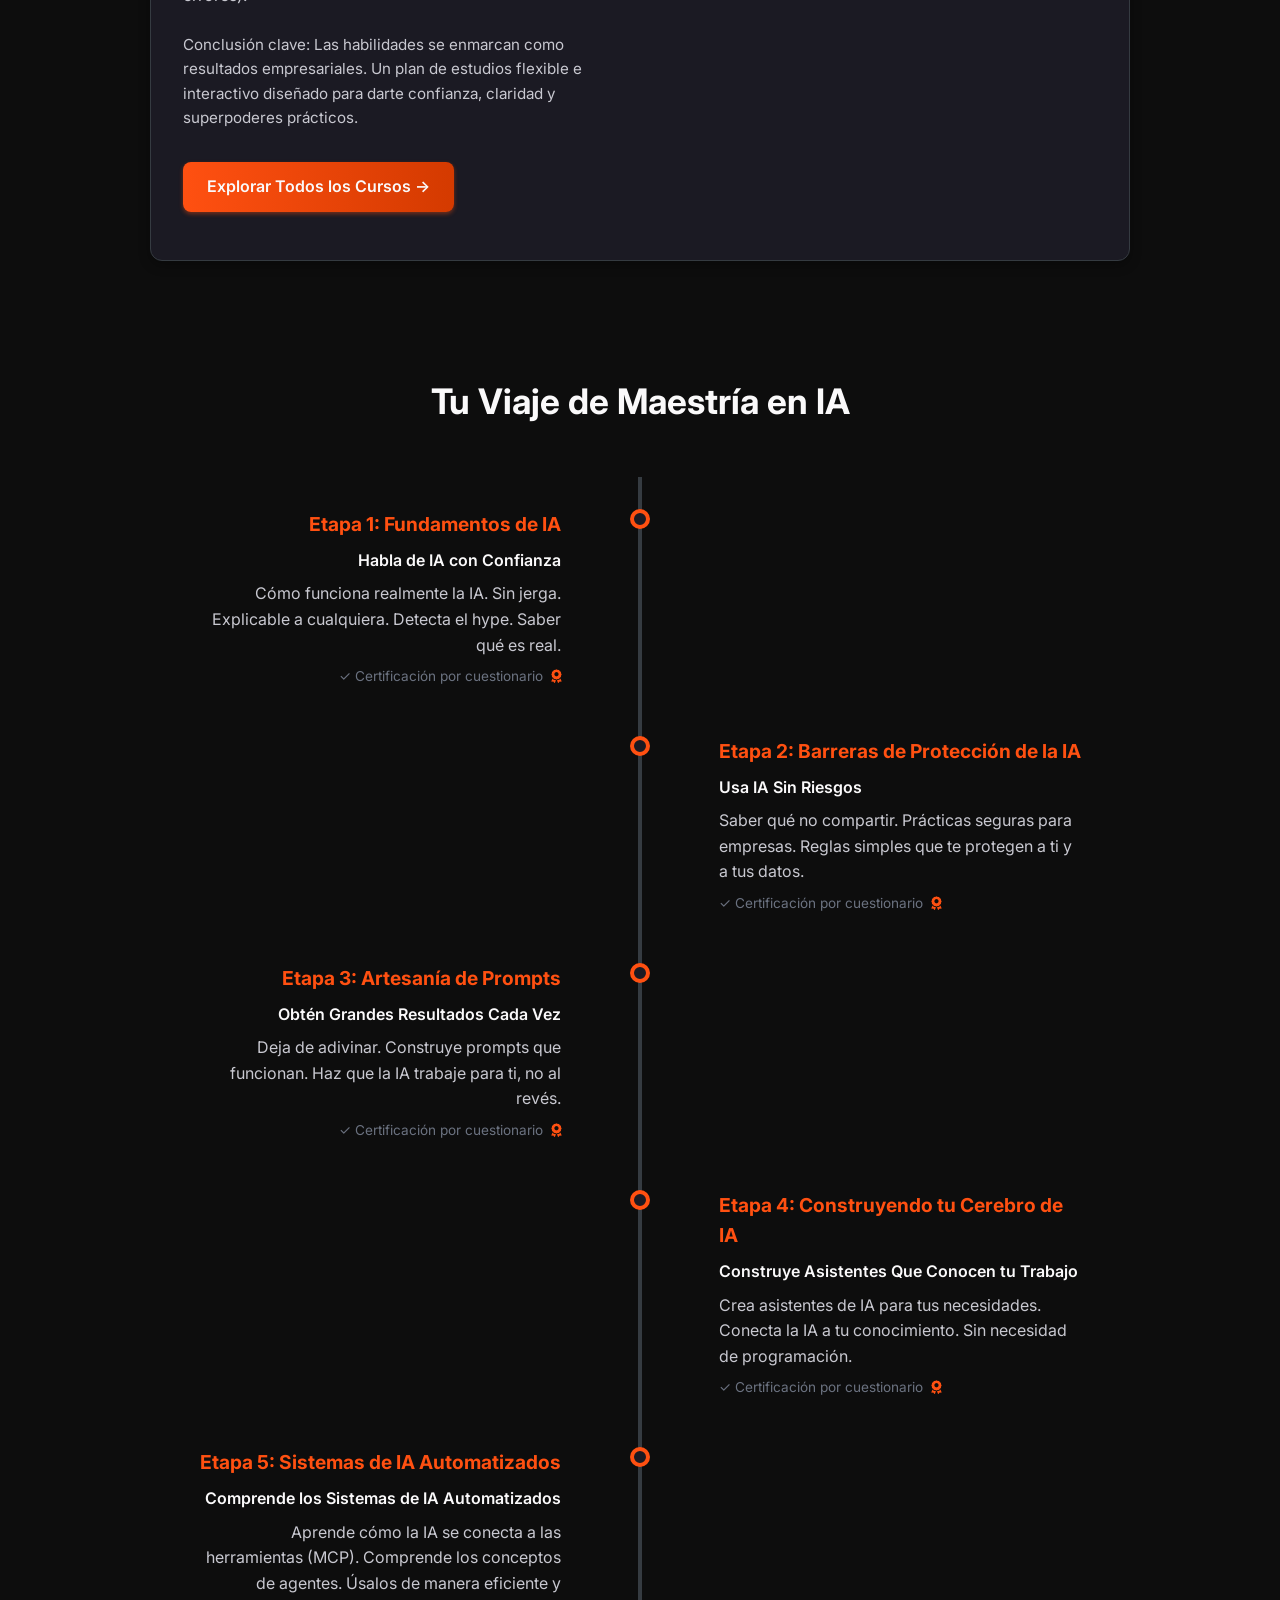
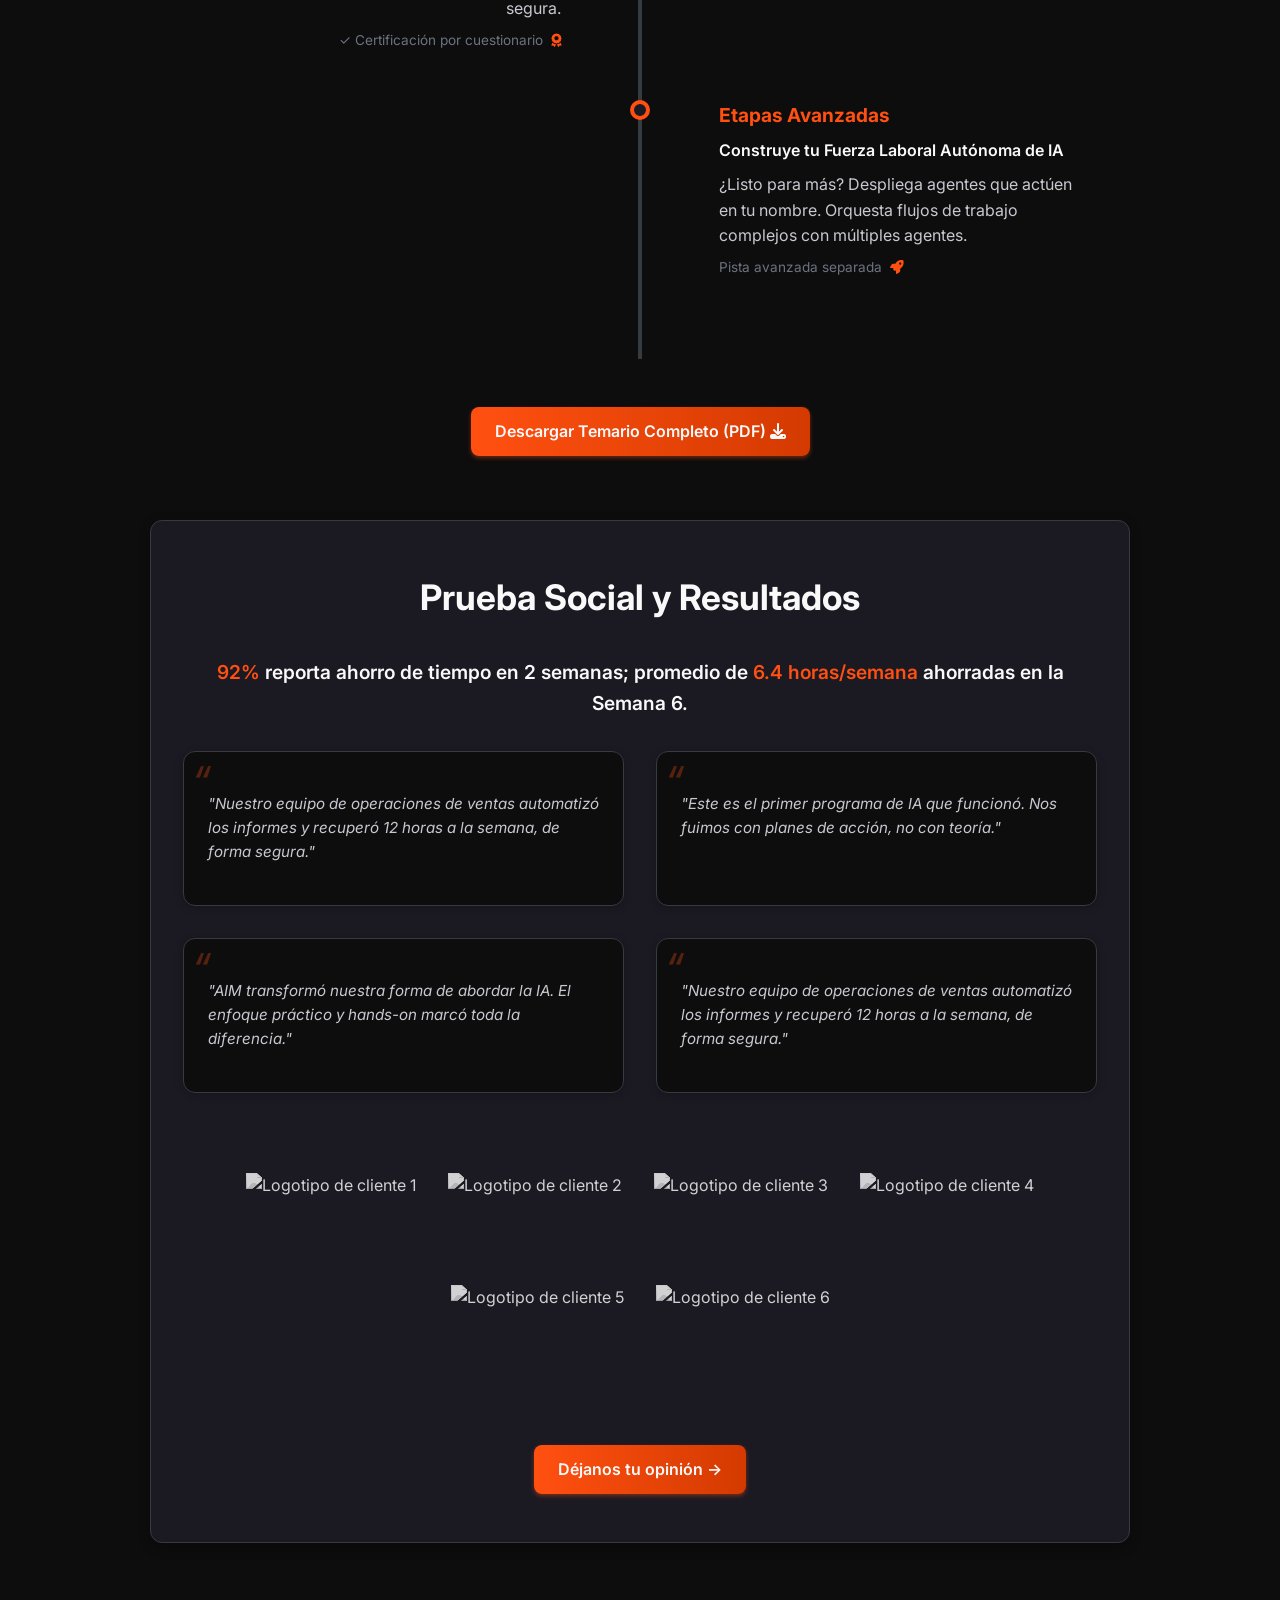
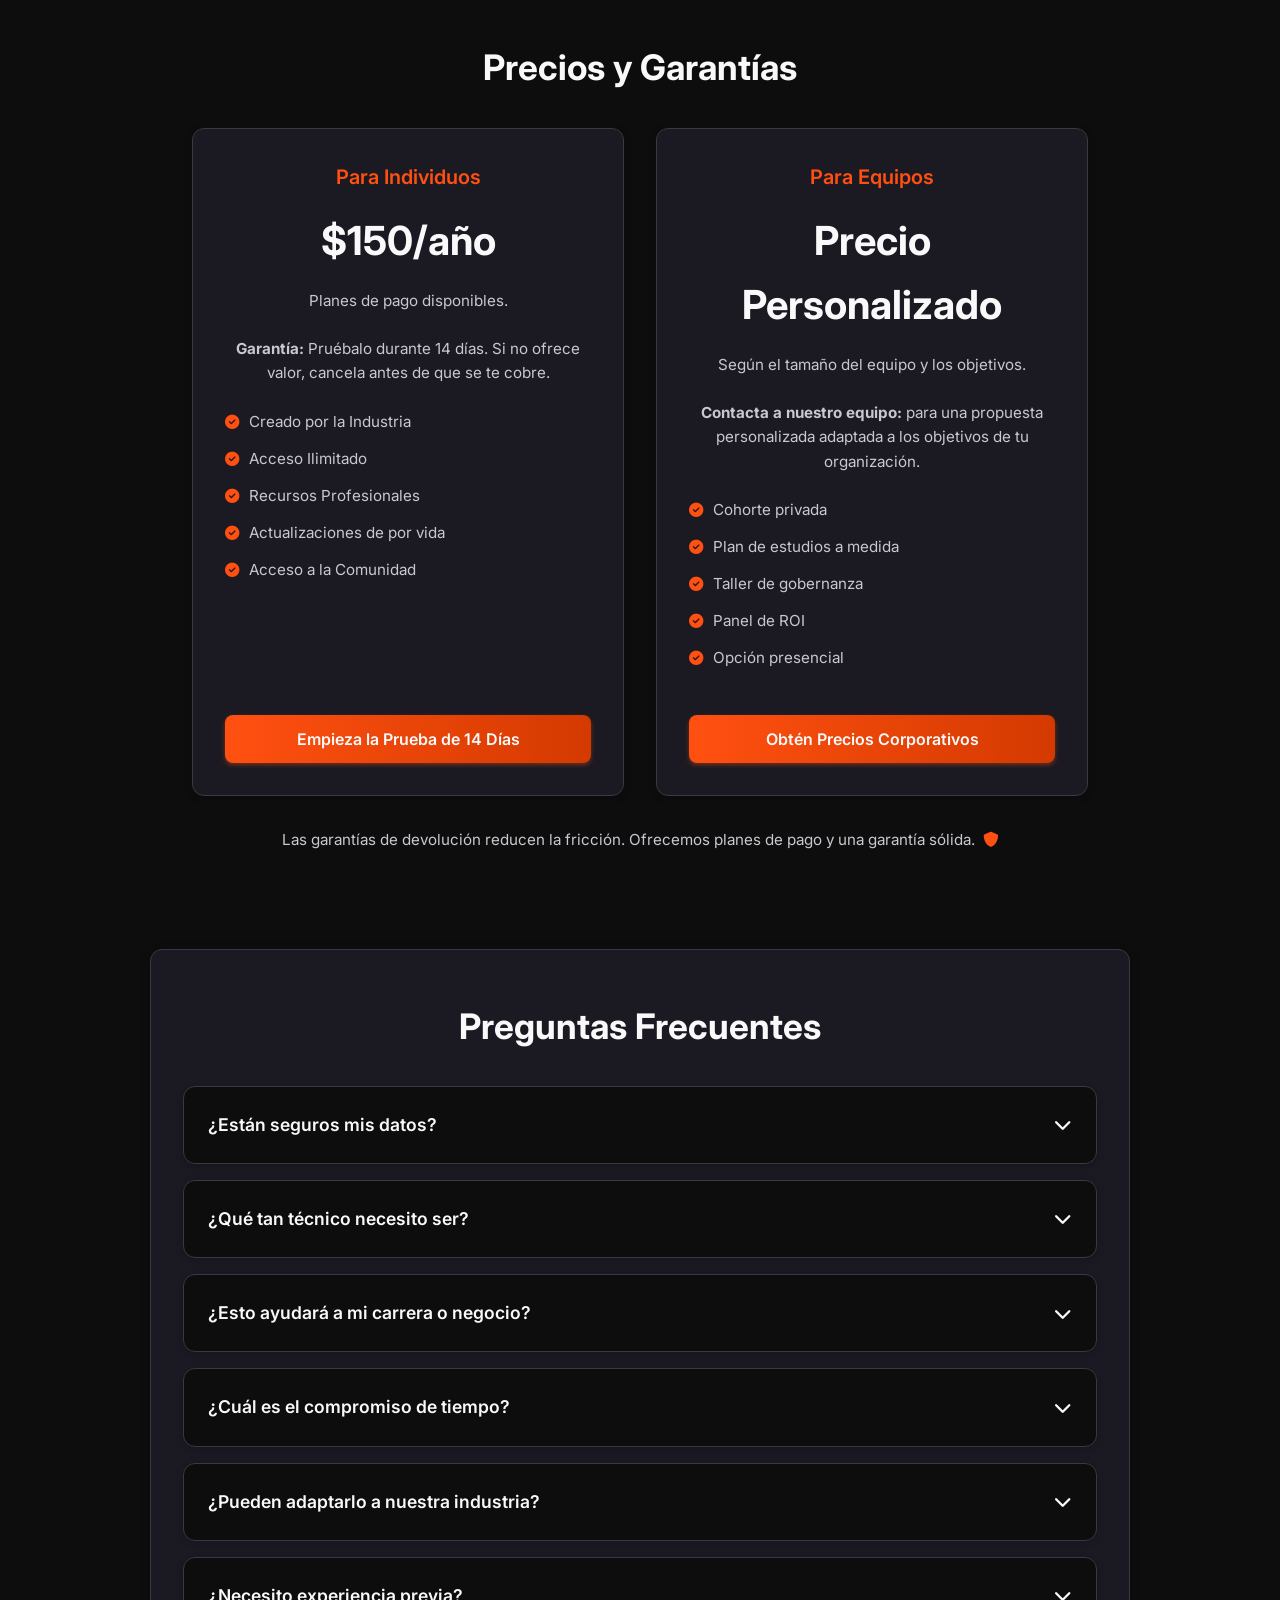
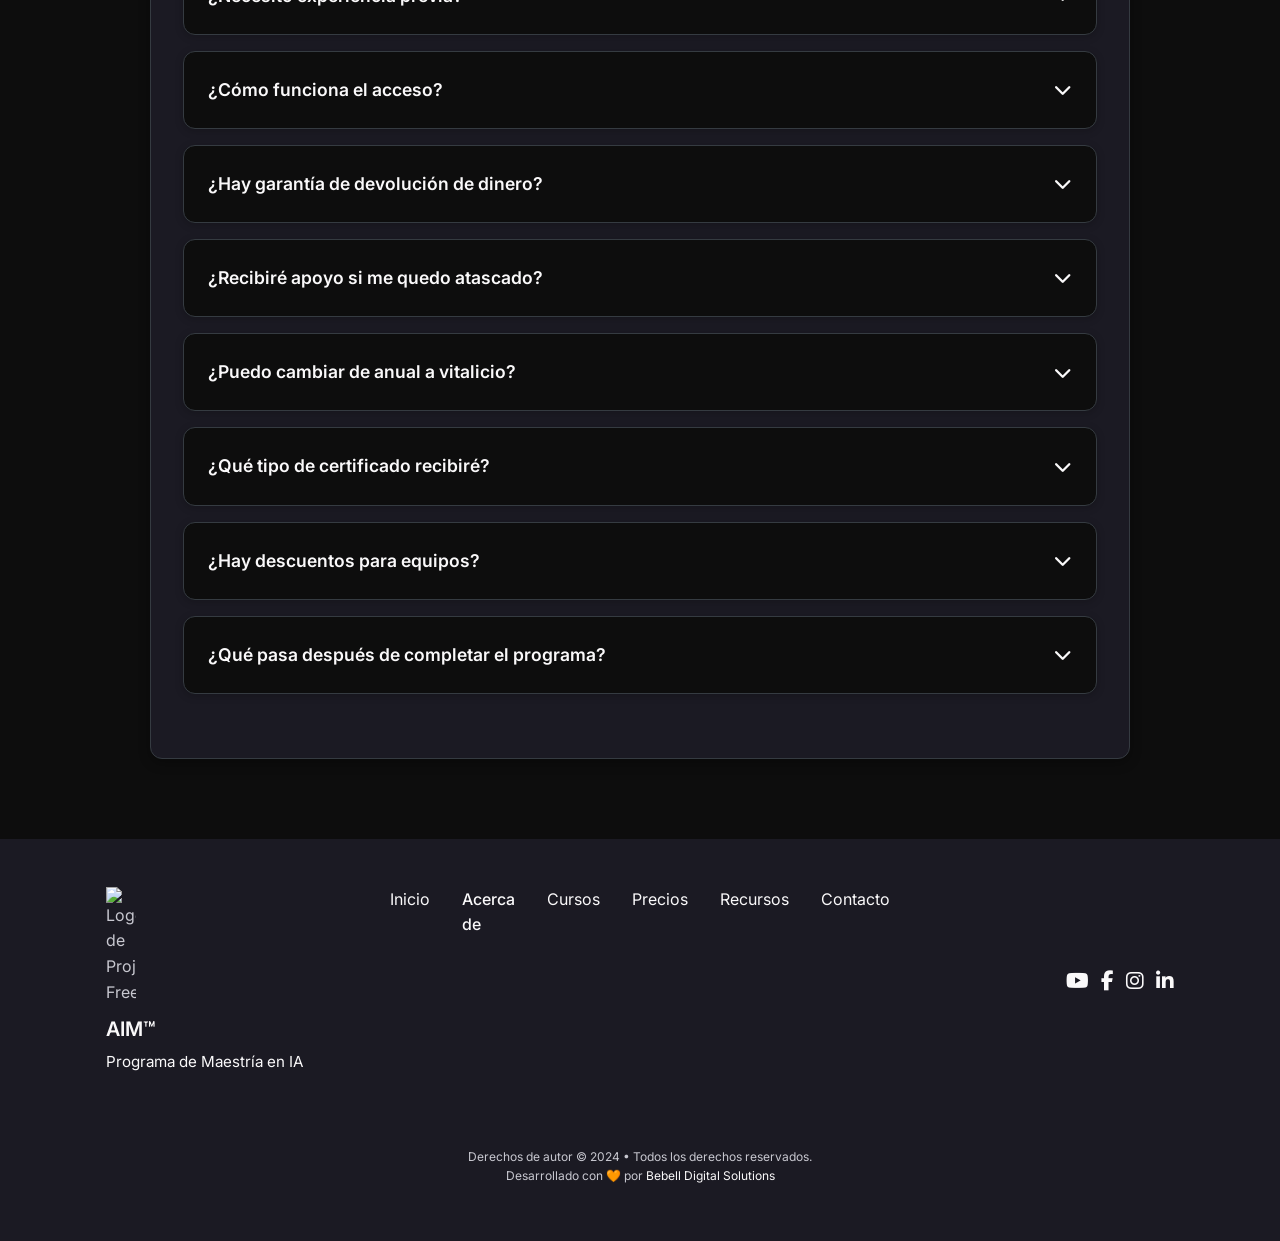
==== commit 57b02008: "Create index.html" ====
--- a/index.html
+++ b/index.html
@@ -6,15 +6,15 @@
     <meta http-equiv="X-UA-Compatible" content="IE=edge">
 
 <!-- !!! IMPORTANTE: ACTUALIZA LA ETIQUETA TITLE PARA CADA PÁGINA ÚNICA !!! -->
-    <title>AIM™ Bootcamp | Formación en IA para Profesionales y Equipos | Práctico y Enfocado en ROI</title>
-    <meta name="description" content="Domina la IA en semanas. Formación por cohortes para profesionales y equipos corporativos. Laboratorios prácticos, gobernanza y resultados medibles. Aplica o solicita una demo.">
+    <title>AIM™ Bootcamp | Formación en IA para Profesionales y Equipos | Práctica y Enfocada en ROI</title>
+    <meta name="description" content="Domina la IA en semanas. Formación en cohortes para profesionales y equipos corporativos. Laboratorios prácticos, gobernanza y resultados medibles. Aplica o reserva una demo.">
     
-    <!-- === META KEYWORDS - EXPANDIDO === -->
-    <meta name="keywords" content="bootcamp de IA, formación en IA para profesionales, curso de inteligencia artificial, IA para negocios, formación corporativa en IA, certificación en IA, programa de fluidez en IA, laboratorios prácticos de IA, formación en gobernanza de IA, ChatGPT para empresas, fundamentos de machine learning, upskilling en IA, adopción de IA empresarial, curso de estrategia de IA, formación en IA generativa, programa de maestría en IA, bootcamp AIM, educación profesional en IA, desarrollo de habilidades en IA, formación en implementación de IA">
+    <!-- === META KEYWORDS - AMPLIADAS === -->
+    <meta name="keywords" content="bootcamp de IA, formación en IA para profesionales, curso de inteligencia artificial, IA para negocios, formación corporativa en IA, certificación IA, programa de fluidez en IA, laboratorios prácticos de IA, formación en gobernanza de IA, ChatGPT para negocios, fundamentos de machine learning, mejora de habilidades en IA, adopción de IA empresarial, curso de estrategia de IA, formación en IA generativa, programa de maestría en IA, AIM bootcamp, educación profesional en IA, desarrollo de habilidades en IA, formación en implementación de IA">
     
     <!-- === ETIQUETAS DE AUTOR/GENERADOR === -->
     <meta name="author" content="AIM™ AI Mastery Program">
-    <meta name="generator" content="Plataforma AIM Bootcamp">
+    <meta name="generator" content="AIM Bootcamp Platform">
     <meta name="robots" content="index, follow">
     
     <!-- === ETIQUETAS DE IDIOMA Y GEO - MEJORADAS === -->
@@ -32,40 +32,41 @@
 <!-- === URL CANÓNICA === -->
 <link rel="canonical" href="https://www.aimbootcamp.com/es/">
 
-<!-- === ETIQUETAS HREFLANG - AÑADIDAS === -->
+<!-- === ETIQUETAS HREFLANG - ACTUALIZADAS === -->
 <link rel="alternate" hreflang="en" href="https://www.aimbootcamp.com/">
 <link rel="alternate" hreflang="es" href="https://www.aimbootcamp.com/es/">
+<link rel="alternate" hreflang="es-mx" href="https://www.aimbootcamp.com/es-mx/">
 <link rel="alternate" hreflang="x-default" href="https://www.aimbootcamp.com/">
 
-<!-- === FAVICON E ICONOS DE APP - MEJORADOS === -->
+<!-- === FAVICON Y ICONOS DE APP - MEJORADOS === -->
 <link rel="icon" href="https://bucket.mlcdn.com/a/3336/3336910/images/c6f729e3f2ce7e2bc59bf6037f6fe0f491d94819.png">
 <link rel="apple-touch-icon" sizes="180x180" href="https://bucket.mlcdn.com/a/3336/3336910/images/c6f729e3f2ce7e2bc59bf6037f6fe0f491d94819.png">
 <link rel="icon" type="image/png" sizes="32x32" href="https://bucket.mlcdn.com/a/3336/3336910/images/c6f729e3f2ce7e2bc59bf6037f6fe0f491d94819.png">
 <link rel="icon" type="image/png" sizes="16x16" href="https://bucket.mlcdn.com/a/3336/3336910/images/c6f729e3f2ce7e2bc59bf6037f6fe0f491d94819.png">
 <link rel="mask-icon" href="https://bucket.mlcdn.com/a/3336/3336910/images/c6f729e3f2ce7e2bc59bf6037f6fe0f491d94819.png" color="#ff5011">
 
-<!-- === OPEN GRAPH / FACEBOOK - MEJORADO === -->
+<!-- === OPEN GRAPH / FACEBOOK - MEJORADAS === -->
 <meta property="og:type" content="website">
 <meta property="og:url" content="https://www.aimbootcamp.com/es/">
-<meta property="og:title" content="AIM™ Programa de Maestría en IA | Domina la IA para Negocios y Vida">
-<meta property="og:description" content="AIM™ es un programa estructurado de maestría en IA diseñado para ayudar a los profesionales a entender, aplicar y usar con confianza la inteligencia artificial en escenarios empresariales del mundo real.">
+<meta property="og:title" content="AIM™ Programa de Maestría en IA | Domina la IA para los Negocios y la Vida">
+<meta property="og:description" content="AIM™ es un programa estructurado de maestría en IA diseñado para ayudar a los profesionales a entender, aplicar y utilizar con confianza la inteligencia artificial en escenarios empresariales del mundo real.">
 <meta property="og:image" content="https://ik.imagekit.io/bebell/Project%20Freedom/AIM%E2%84%A2%20AI%20Mastery%20Program/AIM-Homepage-OG.jpg">
 <meta property="og:image:width" content="1200">
 <meta property="og:image:height" content="630">
 <meta property="og:image:alt" content="AIM™ Programa de Maestría en IA - Formación Estructurada en IA para Profesionales">
-<meta property="og:site_name" content="AIM™ AI Mastery Program">
+<meta property="og:site_name" content="AIM™ Programa de Maestría en IA">
 <meta property="og:locale" content="es_ES">
 <meta property="og:email" content="info@aimbootcamp.com">
 <meta property="og:phone_number" content="+1-800-AIM-BOOT">
 <meta property="og:determiner" content="the">
 
-<!-- === TARJETA DE TWITTER - MEJORADA === -->
+<!-- === TARJETA DE TWITTER - MEJORADAS === -->
 <meta name="twitter:card" content="summary_large_image">
 <meta name="twitter:url" content="https://www.aimbootcamp.com/es/">
-<meta name="twitter:title" content="AIM™ Programa de Maestría en IA | Domina la IA para Negocios y Vida">
+<meta name="twitter:title" content="AIM™ Programa de Maestría en IA | Domina la IA para los Negocios y la Vida">
 <meta name="twitter:description" content="Formación estructurada en IA para profesionales que buscan claridad, confianza y aplicación práctica. Comienza a dominar la IA hoy.">
 <meta name="twitter:image" content="https://ik.imagekit.io/bebell/Project%20Freedom/AIM%E2%84%A2%20AI%20Mastery%20Program/AIM-Homepage-Twitter.jpg">
-<meta name="twitter:image:alt" content="Página de inicio del Programa de Maestría en IA AIM™">
+<meta name="twitter:image:alt" content="Página de inicio de AIM™ Programa de Maestría en IA">
 <meta name="twitter:creator" content="@AIMasteryProgram">
 <meta name="twitter:site" content="@AIMasteryProgram">
 <meta name="twitter:label1" content="Formato del Programa">
@@ -93,7 +94,7 @@
 <meta name="googlebot" content="index, follow">
 <meta name="bingbot" content="index, follow">
 
-<!-- === DATOS ESTRUCTURADOS - ORGANIZACIÓN EDUCATIVA (MEJORADO) === -->
+<!-- === DATOS ESTRUCTURADOS - ORGANIZACIÓN EDUCATIVA (MEJORADOS) === -->
 <script type="application/ld+json">
 {
   "@context": "https://schema.org",
@@ -102,7 +103,7 @@
   "alternateName": "AIM Bootcamp",
   "url": "https://www.aimbootcamp.com/es/",
   "logo": "https://bucket.mlcdn.com/a/3336/3336910/images/c6f729e3f2ce7e2bc59bf6037f6fe0f491d94819.png",
-  "description": "Un programa estructurado de educación en IA diseñado para enseñar a los profesionales cómo entender, aplicar e integrar la inteligencia artificial en flujos de trabajo empresariales y del mundo real.",
+  "description": "Un programa estructurado de educación en IA diseñado para enseñar a los profesionales cómo entender, aplicar e integrar la inteligencia artificial en los negocios y flujos de trabajo del mundo real.",
   "foundingDate": "2023",
   "email": "info@aimbootcamp.com",
   "telephone": "+1-800-AIM-BOOT",
@@ -123,7 +124,7 @@
   },
   "hasOfferCatalog": {
     "@type": "OfferCatalog",
-    "name": "Currículo de Maestría en IA AIM™",
+    "name": "Currículo de Maestría AIM™",
     "itemListElement": [
       {
         "@type": "Course",
@@ -141,14 +142,14 @@
       },
       {
         "@type": "Course",
-        "name": "Dominio del Prompt",
+        "name": "Artesanía de Prompts",
         "url": "https://www.aimbootcamp.com/es/3-prompt-craftsmanship",
         "courseCode": "AIM301",
         "educationalLevel": "Intermedio"
       },
       {
         "@type": "Course",
-        "name": "Construyendo Tu Cerebro de IA",
+        "name": "Construyendo tu Cerebro de IA",
         "url": "https://www.aimbootcamp.com/es/4-building-your-ai-brain",
         "courseCode": "AIM401",
         "educationalLevel": "Avanzado"
@@ -156,7 +157,7 @@
       {
         "@type": "Course",
         "name": "Construyendo Sistemas de IA Automatizados",
-        "url": "https://www.aimbootcamp.com/es/5-building-automated-ai-systems",
+        "url": "https://www.aimbootcamp.com/es/5-building-automated-ai-syste...",
         "courseCode": "AIM501",
         "educationalLevel": "Avanzado"
       }
@@ -165,7 +166,7 @@
 }
 </script>
 
-<!-- === DATOS ESTRUCTURADOS - SITIO WEB (MEJORADO) === -->
+<!-- === DATOS ESTRUCTURADOS - SITIO WEB (MEJORADOS) === -->
 <script type="application/ld+json">
 {
   "@context": "https://schema.org",
@@ -184,7 +185,7 @@
 }
 </script>
 
-<!-- === DATOS ESTRUCTURADOS - MIGA DE PAN (BREADCRUMB) === -->
+<!-- === DATOS ESTRUCTURADOS - MIGA DE PAN === -->
 <script type="application/ld+json">
 {
   "@context": "https://schema.org",
@@ -208,7 +209,7 @@
   "logo": "https://bucket.mlcdn.com/a/3336/3336910/images/c6f729e3f2ce7e2bc59bf6037f6fe0f491d94819.png",
   "email": "info@aimbootcamp.com",
   "telephone": "+1-800-AIM-BOOT",
-  "areaServed": "En todo el mundo"
+  "areaServed": "Mundial"
 }
 </script>
 
@@ -225,7 +226,7 @@
       "name": "¿Qué es AIM Bootcamp?",
       "acceptedAnswer": {
         "@type": "Answer",
-        "text": "AIM Bootcamp es un programa estructurado de maestría en IA diseñado para profesionales y equipos corporativos. Proporciona formación práctica y basada en cohortes con un enfoque en la aplicación práctica y el ROI medible."
+        "text": "AIM Bootcamp es un programa estructurado de maestría en IA diseñado para profesionales y equipos corporativos. Proporciona formación práctica, basada en cohortes, con un enfoque en la aplicación práctica y el ROI medible."
       }
     },
     {
@@ -233,7 +234,7 @@
       "name": "¿Para quién es AIM Bootcamp?",
       "acceptedAnswer": {
         "@type": "Answer",
-        "text": "AIM Bootcamp está diseñado para profesionales de negocios, equipos corporativos, ejecutivos y contribuyentes individuales que desean adquirir fluidez en IA y aplicar la inteligencia artificial en escenarios del mundo real."
+        "text": "AIM Bootcamp está diseñado para profesionales de negocios, equipos corporativos, ejecutivos y contribuyentes individuales que desean dominar la IA y aplicarla en escenarios del mundo real."
       }
     },
     {
@@ -241,7 +242,7 @@
       "name": "¿Qué hace diferente a AIM de otros cursos de IA?",
       "acceptedAnswer": {
         "@type": "Answer",
-        "text": "AIM ofrece un plan de estudios estructurado y por etapas que progresa desde los fundamentos hasta la automatización avanzada, con laboratorios prácticos, formación en gobernanza y un enfoque en resultados empresariales medibles."
+        "text": "AIM ofrece un plan de estudios estructurado por etapas que progresa desde los fundamentos hasta la automatización avanzada, con laboratorios prácticos, formación en gobernanza y un enfoque en resultados empresariales medibles."
       }
     }
   ]
@@ -257,10 +258,10 @@
     <!-- Favicon -->
     <link rel="icon" href="https://bucket.mlcdn.com/a/3336/3336910/images/c6f729e3f2ce7e2bc59bf6037f6fe0f491d94819.png">
 
-    <!-- Visor de Spline para el fondo del héroe -->
+    <!-- Visor Spline para fondo del Hero -->
     <script type="module" src="https://unpkg.com/@splinetool/viewer@1.12.28/build/spline-viewer.js"></script>
     
-    <!-- Preconexión para rendimiento - AÑADIDO -->
+    <!-- Preconexión para Rendimiento - AÑADIDO -->
     <link rel="preconnect" href="https://fonts.googleapis.com">
     <link rel="preconnect" href="https://fonts.gstatic.com" crossorigin>
     <link rel="preconnect" href="https://cdnjs.cloudflare.com">
@@ -274,20 +275,15 @@
     <link rel="dns-prefetch" href="https://ik.imagekit.io">
     <link rel="dns-prefetch" href="https://unpkg.com">
     
-    <!-- Sugerencias de recursos - AÑADIDO -->
+    <!-- Sugerencias de Recursos - AÑADIDO -->
     <link rel="preload" href="https://fonts.googleapis.com/css2?family=Inter:wght@400;500;600;700;900&display=swap" as="style">
     <link rel="preload" href="https://cdnjs.cloudflare.com/ajax/libs/font-awesome/6.4.0/css/all.min.css" as="style">
     
     <!-- Manifiesto para PWA - AÑADIDO (opcional) -->
     <link rel="manifest" href="/manifest.json">
 
-
-
-
-    
-  
     <style>
-        /* --- Estilos de la marca AIM (de la Base de Conocimiento) --- */
+        /* --- Estilos de Marca AIM (de la Base de Conocimiento) --- */
         :root {
             --skin-color: #ff5011;
             --mirage-color: hsl(210, 10%, 23%);
@@ -304,24 +300,16 @@
             --mb3: 1.5rem;
         }
         
-        
-        
-        
-
-        /* --- Base y Barra de desplazamiento --- */
+        /* --- Base & Scrollbar --- */
         * { 
         box-sizing: border-box; 
         margin: 0; 
         padding: 0; 
         }
         
-        
-        
         html { 
         scroll-behavior: smooth; 
         }
-        
-        
         
         body {
             margin: 0;
@@ -333,17 +321,10 @@
             overflow-x: hidden;
         }
         
-        
-        
-        
         main { 
         margin: 0 auto; 
         padding: 0 0rem; 
         }
-        
-        
-        
-        
         
         img { 
         max-width: 100%; 
@@ -351,31 +332,20 @@
         display: block; 
         }
         
-        
-        
-        
-        
         a { 
         text-decoration: none; 
         cursor: pointer; 
         }
-        
-        
-        
 
         ::-webkit-scrollbar { 
         width: 8px; 
         }
         
-        
         ::-webkit-scrollbar-track { background: #333; }
-        
         
         ::-webkit-scrollbar-thumb { background: var(--skin-color); 
         border-radius: 4px; 
         }
-        
-        
         
         /* Clase contenedora de utilidad para el ancho máximo del contenido */
         .container {
@@ -383,13 +353,8 @@
             margin: 0 auto;
             padding: 0 1rem;
         }
-        
-        
-        
-        
-        
-
-        /* --- Cargador y Animaciones --- */
+
+        /* --- Loader y Animaciones --- */
         @keyframes fadeInUp {
             from { opacity: 0; transform: translateY(20px); }
             to { opacity: 1; transform: translateY(0); }
@@ -411,7 +376,7 @@
             transition: opacity 0.3s ease;
         }
 
-        /* Cabecera de texto añadida */
+        /* Encabezado de texto añadido */
         .loader-header {
             color: white;
             font-size: 24px;
@@ -420,7 +385,7 @@
             text-align: center;
         }
 
-/* Tu barra de progreso - sin cambios */
+        /* Tu barra de progreso - sin cambios */
         .progress {
             width: 272.8px;
             height: 41.7px;
@@ -451,14 +416,8 @@
             pointer-events: none;
         }
         
-        
-        
-        
-        
-        
-        
         /* =========================== */
-        /* SECCIÓN 4: BARRA DE NAVEGACIÓN (ESCRITORIO POR DEFECTO) */
+        /* SECCIÓN 4: BARRA DE NAVEGACIÓN (PREDETERMINADO ESCRITORIO) */
         /* =========================== */
         
         #nav-bar {
@@ -479,16 +438,9 @@
             box-shadow: 0 6px 20px rgba(0, 0, 0, 0.6);
             transition: all 0.3s ease;
         }
-
-
-        
-        #nav-logo img { 
-            height: 35px; 
-        }
-
-        
-        
-        /* Escritorio: nav-menu contiene todos los enlaces y es flex */
+        #nav-logo img { height: 35px; }
+        
+        /* Escritorio: nav-menu contiene todos los enlaces y está en flex */
         #nav-menu { 
             display: flex; 
             gap: 1.5rem; 
@@ -526,7 +478,7 @@
         
         .has-submenu { position: relative; }
         
-        /* Estado por Defecto del Submenú (Oculto - Escritorio) */
+        /* Estado Predeterminado del Submenú (Oculto - Escritorio) */
         .submenu-courses {
             position: absolute; 
             top: 100%; 
@@ -541,7 +493,7 @@
             transition: opacity 0.3s, visibility 0.3s, top 0.3s; 
             width: 320px;
             z-index: 1001;
-            /* Restablecer estilos móviles */
+            /* Reiniciar estilos móviles */
             margin-left: 0;
             padding-left: 0.75rem;
         }
@@ -573,7 +525,7 @@
             text-align: center; 
         }
 
-        /* Controles de visibilidad móvil (Estado por defecto/escritorio) */
+        /* Controles de visibilidad móvil (Estado predeterminado/escritorio) */
         #mobile-menu-toggle { 
             display: none; 
             border: none;
@@ -586,13 +538,6 @@
         .nav-cta.mobile-cta-only { display: none; }
         .nav-cta.desktop-cta-only { display: block; }
         
-
-
-
-
-
-
-        
         /* --- Pie de página (Pie de página principal) --- */
         .footer { 
         padding-top: 2rem;
@@ -636,12 +581,9 @@
         transition: color 0.3s; 
         }
         
-        
-        
         .footer-links a:hover { 
         color: var(--skin-color); 
         }
-        
         
    /* Selector más específico */
 .footer-links li a:hover {
@@ -653,10 +595,8 @@
     color: var(--skin-color);
 }     
         
-        
-
         .footer-socials {
-            justify-self: flex-end; /* Empuja a la derecha en escritorio */
+            justify-self: flex-end; /* Empuja hacia la derecha en escritorio */
             display: flex; 
             align-items: center;
             gap: var(--mb15);
@@ -673,10 +613,6 @@
             cursor: pointer; 
         }
         
-        
-        
-        
-        
 .footer-copy {
     font-size: var(--smaller-font-size);
     text-align: center;
@@ -690,12 +626,11 @@
 }
 
 .footer-copy a:hover {
-    color: #ff5011 !important; /* Usando hexadecimal directamente para pruebas */
+    color: #ff5011 !important; /* Usando hexadecimal directamente para probar */
 
 }  
         
-        
-/* Arreglo forzado para el enlace de Bebell Digital Solutions */
+/* Corrección forzada para el enlace de Bebell Digital Solutions */
 footer .footer-copy a {
     color: var(--title-color) !important;
 }
@@ -703,12 +638,8 @@
 footer .footer-copy a:hover {
     color: #ff5011 !important;
 
-}        
-        
-        
-        
-        
-
+}      
+        
         .footer-brand {
             display: flex;
             flex-direction: column;
@@ -726,15 +657,8 @@
             opacity: 0.8;
             transition: opacity 0.3s ease;
         }
-
-
-
-
-
-        
-        
-        
-        /* --- Estilos personalizados para el esquema de la página de inicio --- */
+        
+        /* --- Estilos personalizados para el wireframe de la página de inicio --- */
         .section {
             background-color: var(--box-color);
             border-radius: 12px;
@@ -747,20 +671,11 @@
             transition: transform 0.3s ease, box-shadow 0.3s ease;
         }
         
-        
-        
-        
-
         .section:hover {
             transform: translateY(-5px);
             box-shadow: 0 8px 20px rgba(255, 80, 17, 0.2);
         }
         
-        
-        
-        
-        
-
         h1 {
             color: var(--skin-color);
             font-size: 3.5rem;
@@ -770,10 +685,6 @@
             line-height: 1.2;
         }
         
-        
-        
-        
-
         h2 {
             color: var(--title-color);
             font-size: 2.2rem;
@@ -783,10 +694,6 @@
             font-weight: 700;
         }
         
-        
-        
-        
-
         h2::before {
             content: '';
             position: absolute;
@@ -799,11 +706,6 @@
             border-radius: 3px;
         }
         
-        
-        
-        
-        
-
         h3 {
             color: var(--title-color);
             font-size: var(--h3-font-size);
@@ -811,19 +713,12 @@
             font-weight: 600;
         }
         
-        
-        
-        
-        
-
         .h3-with-icon {
             display: flex;
             align-items: center;
             gap: 0.75rem;
             margin-bottom: 1rem;
         }
-        
-        
         
         .h3-with-icon i {
             color: var(--skin-color);
@@ -874,12 +769,7 @@
             line-height: 1.6;
         }
 
-
-
-
-        
-        
-        /* Sección Héroe */
+        /* Sección Hero */
         .hero {
             position: relative;
             height: 100vh;
@@ -890,10 +780,8 @@
             justify-content: center;
             align-items: center;
             text-align: center;          
-            margin-top: 0rem; /* Compensa el padding-top del body */
-        }
-
-        
+            margin-top: -0rem; /* Compensa el padding-top del body */
+        }
         
         .hero spline-viewer {
             position: absolute;
@@ -906,8 +794,6 @@
             z-index: 0;
             transform: scale(1.13);
         }
-
-        
         
         .hero-content {
             position: relative;
@@ -917,8 +803,6 @@
             color: var(--title-color);
             text-shadow: 0 2px 8px rgba(0, 0, 0, 0.9);
         }
-        
-        
         
         .hero-content h1 {
             color: var(--title-color);
@@ -990,38 +874,25 @@
         
         .reassurance-item i { color: var(--skin-color); }
 
-
-
-
-
-
-
-
-/* Arreglo para el espaciado del contenido del héroe - AÑADIR ESTO */
-.hero-content {
-    padding-top: 2rem;  /* Crea espacio en la parte superior para la insignia */
-    display: flex;
-    flex-direction: column;
-
-    justify-content: center; /* Mantiene el contenido centrado verticalmente */
-}
-
-/* Asegurar que el contenedor de la insignia tenga el espaciado superior adecuado */
-.status-badge-container {
-    margin-top: 1rem;  /* Empuje adicional desde la parte superior */
-}
-
-/* Asegurar que Descargar Temario tenga el espaciado inferior adecuado */
-.secondary-cta-link {
-    margin-bottom: 1rem;  /* Crea espacio en la parte inferior */
-}
-
-
-
-
-        
-        
-        /* Barra de Prueba Social */
+        /* Corrección para el espaciado del contenido del hero - AÑADE ESTO */
+        .hero-content {
+            padding-top: 2rem;  /* Crea espacio en la parte superior para la insignia */
+            display: flex;
+            flex-direction: column;
+            justify-content: center; /* Mantiene el contenido centrado verticalmente */
+        }
+
+        /* Asegura que el contenedor de la insignia tenga el espaciado superior adecuado */
+        .status-badge-container {
+            margin-top: 1rem;  /* Empuje adicional desde la parte superior */
+        }
+
+        /* Asegura que "Descargar Temario" tenga el espaciado inferior adecuado */
+        .secondary-cta-link {
+            margin-bottom: 1rem;  /* Crea espacio en la parte inferior */
+        }
+        
+        /* Barra de prueba social */
         .social-proof-bar {
             display: flex;
             justify-content: center;
@@ -1031,7 +902,6 @@
             margin-top: 0;
             flex-wrap: wrap;
             padding: 1rem 1rem;
-
             background-color: var(--box-color);
             color: linear-gradient(90deg, var(--skin-color), #d43a00);
             border-radius: 12px;
@@ -1057,7 +927,7 @@
             opacity: 1;
         }
         
-        /* CTA Secundario (Descargar Temario) */
+        /* CTA secundario (Descargar Temario) */
         .secondary-cta-link {
             display: inline-block;
             color: var(--skin-color);
@@ -1072,9 +942,6 @@
             color: var(--title-color);
         }
 
-
-
-        
         /* Sección de Cajas */
         .boxes {
             display: grid;
@@ -1108,13 +975,6 @@
         }
         
         .box i { color: var(--skin-color); }
-
-
-
-
-
-
-        
 
         .why-aim-section {
             background-color: var(--box-color);
@@ -1145,17 +1005,8 @@
             border-radius: 10px;
             box-shadow: 0 8px 20px rgba(0, 0, 0, 0.4);
         }
-
-
-
-
-
-
-
-
-        
-        
-        /* Sección Elige Tu Camino */
+        
+        /* Sección Elige tu Ruta */
         .path-section {
             background: transparent;
             border: none;
@@ -1237,16 +1088,6 @@
             padding: 0.7rem 1.5rem;
             font-size: 1rem;
         }
-        
-        
-        
-        
-
-
-
-        
-   
-        
         
         /* Sección de Habilidades */
         .skills-section {
@@ -1279,12 +1120,7 @@
             box-shadow: 0 8px 20px rgba(0, 0, 0, 0.4);
         }
 
-
-
-
-
-        
-  /* Estilos del Carrusel Desvaneciente */
+  /* Estilos del Carrusel Desvanecido */
 .fading-carousel {
     position: relative;
     width: 100%;
@@ -1310,22 +1146,8 @@
         position: relative; /* Hace que la imagen activa establezca la altura del contenedor */
 
 }
-
-    
-        
-        
-        
-        
-        
-        
-        
-        
-        
-        
-        
-        
-        
-        /* Cronología del Currículo */
+        
+        /* Cronograma del Currículo */
         .timeline-section {
             background: transparent;
             border: none;
@@ -1414,12 +1236,6 @@
             color: var(--title-color);
             margin-bottom: 0.5rem;
         }
-
-
-
-
-
-
         
         /* Testimonios */
         .testimonial-grid {
@@ -1429,15 +1245,12 @@
             margin-top: 2rem;
         }
 
-
         .social-proof-section h2 {
             text-align: center;
             padding-left: 0;
         }
 
         .social-proof-section h2::before { display: none; }
-
-        
         
         .testimonial-card {
             background-color: var(--body-color);
@@ -1449,7 +1262,6 @@
             font-size: var(--small-font-size);
             position: relative;
         }
-
         
         .testimonial-card::before {
             content: "\201C";
@@ -1461,7 +1273,6 @@
             opacity: 0.3;
             line-height: 1;
         }
-
         
         .testimonial-card p {
             margin-bottom: 1rem;
@@ -1475,21 +1286,12 @@
             margin-top: 0.5rem;
             font-style: normal;
         }
-
         
         .testimonial-company {
             font-size: var(--smaller-font-size);
             color: var(--text-color);
             font-style: normal;
         }
-
-
-
-
-
-
-
-        
         
         /* CSS único para la sección de prueba social solo con logotipos */
         #social-proof-logos-section .social-proof-bar {
@@ -1523,10 +1325,6 @@
             transform: scale(1.05);
         }
 
-
-
-        
-
         /* Sección de Precios */
         .pricing-section {
             background: transparent;
@@ -1602,11 +1400,6 @@
             padding: 0.7rem 1.5rem;
             font-size: 1rem;
         }
-
-
-
-
-        
         
         /* Sección de Preguntas Frecuentes (FAQ) */
         .faq-section {
@@ -1662,7 +1455,7 @@
         }
         .faq-question.active i { transform: rotate(180deg); }
         
-        /* Estilo General del Botón CTA */
+        /* Estilo general del botón CTA */
         .cta-button {
             background: linear-gradient(90deg, var(--skin-color), #d43a00);
             color: var(--title-color);
@@ -1688,24 +1481,17 @@
             margin-top: 1rem;
         }
         
-        
-        
-        
-
         /* ====================================================== */
-        /* --- DISEÑO MÓVIL (ACTUALIZADO AL PUNTO DE RUPTURA DE 980px) --- */
+        /* --- DISEÑO MÓVIL (ACTUALIZADO AL PUNTO DE QUIEBRE DE 980px) --- */
         /* ====================================================== */
         @media screen and (max-width: 980px) {
             body { 
-                padding-top: 4.5rem; /* Reduced spacing for mobile */
+                padding-top: 6rem; /* Espaciado reducido para móvil */
             }
-            
             
             main {
             padding: 0 1rem;
             }
-            
-
 
         .hero spline-viewer {
         width: 100%;
@@ -1713,48 +1499,22 @@
         top: 30px;
         }
 
-            
-
-   /* Mobile-specific hero spacing fixes */
-    .hero {
-        margin-top: 0; /* Remove any margin */
-        min-height: calc(100vh - 4.5rem); /* Adjust for nav height */
-    }
-
-
-    /* Mobile-specific hero spacing fixes */
-    .hero-content {
-        padding-top: 1rem; /* Increased top padding */
-        padding-bottom: 2rem;
-        min-height: calc(100vh - 4.5rem);
-        justify-content: center; /* Changed back to center */
-    }
-    
-    .status-badge-container {
-        margin-top: 1rem;
-        margin-bottom: 2rem;
-    }
-    
-    .hero-content h1 {
-        font-size: 2rem; /* Slightly smaller for mobile */
-        margin-top: 0.5rem;
-        margin-bottom: 1rem;
-    }
-
-
-    .hero-cta-group {
-        margin-top: 0.5rem;
-    }            
-    
-    .secondary-cta-link {
-        margin-bottom: 2rem;
-    }           
-           
-            
-            
-            
-            
-            
+        /* Correcciones específicas de espaciado del hero para móvil */
+        .hero-content {
+            padding-top: 1rem;
+            padding-bottom: 2rem;
+            min-height: 100vh;
+            justify-content: flex-start; /* En móvil, queremos que el contenido comience desde arriba */
+        }
+
+        .status-badge-container {
+            margin-top: 0.5rem;
+            margin-bottom: 1.5rem;
+        }
+
+        .secondary-cta-link {
+            margin-bottom: 1.5rem;
+        }            
             
             /* --- Barra de navegación móvil (fija en la parte superior) --- */
             #nav-bar {
@@ -1765,8 +1525,8 @@
                 max-width: 100%;
                 top: 0;
                 left: 0;
-                transform: none; /* Restablecer transformación */
-                border-radius: 0; /* Restablecer radio del borde */
+                transform: none; /* Reinicia la transformación */
+                border-radius: 0; /* Reinicia el radio del borde */
                 border: none;
                 border-bottom: 1px solid rgba(255,255,255,0.05);
             }
@@ -1902,7 +1662,7 @@
                 text-align: center;
             }
             
-            /* ARREGLO: Centrar los elementos del pie de página en móvil */
+            /* CORRECCIÓN: Centrar elementos del pie de página en móvil */
             .footer-brand {
                 align-items: center;
                 text-align: center;
@@ -1916,7 +1676,7 @@
             
             .footer-socials {
                 justify-content: center;
-                justify-self: center; /* ARREGLO: Anula 'flex-end' del escritorio para centrar iconos */
+                justify-self: center; /* CORRECCIÓN: Anula el 'flex-end' del escritorio para centrar los iconos */
                 display: flex;
                 gap: var(--mb15);
             }
@@ -1926,13 +1686,8 @@
                 row-gap: 1.5rem;
                 justify-self: center;
             }
-
-
-
-
-
-            
-            /* Ajustes de la cronología */
+            
+            /* Ajustes del Cronograma */
             .timeline-container { padding-left: 30px; }
             .timeline-line { left: 15px; }
             .timeline-item { flex-direction: column; margin-bottom: 2rem; }
@@ -1957,12 +1712,8 @@
             .nav-cta.desktop-cta-only { display: block !important; }
         }
         
-
-
-
-        
 /* =========================== */
-/* INSIGNIA DE ESTADO OPERATIVO - CON PUNTOS ANIMADOS */
+/* INSIGNIA DE ESTADO OPERACIONAL - CON PUNTOS ANIMADOS */
 /* =========================== */
 
 .status-badge-container {
@@ -1978,7 +1729,7 @@
     align-items: center;
     gap: 0.7rem;
     
-    /* Efecto de vidrio (glassmorphism) */
+    /* Efecto de glassmorfismo */
     background: rgba(255, 80, 17, 0.25);
     backdrop-filter: blur(12px) saturate(180%);
     -webkit-backdrop-filter: blur(12px) saturate(180%);
@@ -2142,14 +1893,6 @@
     }
 }
 
-
-
-
-        
-
-
-
-        
 /* Crear copos de nieve usando pseudo-elementos */
 /* Capa base de copos de nieve con efectos borrosos */
 body::before {
@@ -2182,7 +1925,7 @@
   
   background-repeat: no-repeat;
   animation: snowfall 15s linear infinite;
-  filter: blur(0.5px); /* Desenfoque general ligero para suavidad */
+  filter: blur(0.5px); /* Desenfoque general leve para suavidad */
 }
 
 /* Capa de copos de nieve borrosos medianos */
@@ -2213,7 +1956,7 @@
   opacity: 0.8;
 }
 
-/* Capa adicional para pequeños copos de nieve extra borrosos */
+/* Capa adicional para copos de nieve pequeños extra borrosos */
 .snowflakes-blurry {
   position: fixed;
   top: 0;
@@ -2235,7 +1978,7 @@
   
   background-repeat: no-repeat;
   animation: snowfall 25s linear infinite;
-  filter: blur(1.2px); /* Desenfoque máximo para efecto de lejanía */
+  filter: blur(1.2px); /* Desenfoque máximo para efecto de distancia */
   opacity: 0.6;
 }
 
@@ -2270,7 +2013,6 @@
     transform: translateY(100vh) translateX(10px);
   }
 }
-
     
     </style>
    
@@ -2283,246 +2025,151 @@
        debug : false }); 
      } 
     </script>
-
-
-
-
-      
+    
 </head>
-
-      
 <body>
 
-    <!-- Page Loader -->
+    <!-- Cargador de página -->
     <div class="page-loader">
         <div class="loader-header">Cargando AIM™</div>
         <div class="progress"></div>
     </div>
     
-    
-    
-    
-    
-    
-    
-    
-    
-
-    <!-- Barra de Navegación (Header) -->
+    <!-- Barra de navegación (Encabezado) -->
     <nav id="nav-bar">
-        <a href="/" id="nav-logo">
-            <img src="https://bucket.mlcdn.com/a/3336/3336910/images/b28800186bb16bf422fabd87ca9f369da73e62e9.png" alt="Logo AIM" />
+        <a href="/es/" id="nav-logo">
+            <img src="https://bucket.mlcdn.com/a/3336/3336910/images/b28800186bb16bf422fabd87ca9f369da73e62e9.png" alt="Logo de AIM" />
         </a>
         
         <!-- BOTÓN DE ALTERNANCIA MÓVIL -->
-        <button id="mobile-menu-toggle" aria-label="Abrir Menú">
+        <button id="mobile-menu-toggle" aria-label="Abrir menú">
             <i class="fa-solid fa-bars" id="toggle-icon"></i>
         </button>
         
         <div id="nav-menu">
-            <a href="/" class="nav-link" style="color: var(--skin-color);">Inicio</a>
-            <a href="/about" class="nav-link">Acerca de</a>
+            <a href="/es/" class="nav-link" style="color: var(--skin-color);">Inicio</a>
+            <a href="/es/about" class="nav-link">Acerca de</a>
             
             <!-- Desplegable de Cursos -->
             <div class="nav-item has-submenu">
-                <a href="/courses" class="nav-link" id="courses-link">Cursos <i class="fa-solid fa-angle-down" style="font-size: 0.8em;"></i></a>
+                <a href="/es/courses" class="nav-link" id="courses-link">Cursos <i class="fa-solid fa-angle-down" style="font-size: 0.8em;"></i></a>
                 <div class="submenu-courses" id="courses-submenu">
-                    <a href="/courses" class="submenu-link"><i class="fa-solid fa-list-ul"></i> Todos los Cursos</a>
-                    <a href="/1-ai-foundation" class="submenu-link"><i class="fa-solid fa-cubes"></i> Fundamentos de IA</a>
-                    
-                    
-                    
-                    
-                    
-                    <a href="/3-security-privacy-compliance" class="submenu-link"><i class="fa-solid fa-shield"></i> Seguridad, Privacidad y Cumplimiento</a> 
-                    
-                    
-                    
-                    
-                    
-                    <a href="/2-prompting-craftsmanship" class="submenu-link"><i class="fa-solid fa-wand-magic-sparkles"></i> Elaboración de Prompts</a>
-                    
-                                               
-                    
-                    <a href="/4-building-your-ai-brain" class="submenu-link"><i class="fa-solid fa-brain"></i> Construyendo tu Cerebro de IA</a>
-                    <a href="/5-building-autonomous-ai-agents" class="submenu-link"><i class="fa-solid fa-robot"></i> Sistemas Autmatizados con IA</a>
-                </div>
-            </div>
-            
-            <a href="/pricing-page" class="nav-link">Precios</a>
-            <a href="/contact" class="nav-link">Contacto</a>
-            
-            
-                    <!-- 👇 NUEVO: ICONO DE TRADUCCIÓN (antes del CTA) -->
-        <a href="https://aimbootcamp.com" class="nav-link translate-link" id="translate-icon" title="Cambiar idioma / Switch language">
-            <i class="fa-solid fa-language"></i> 
-            <span class="translate-text"></span>
-        </a>
-        
-       <!-- CTA DE ESCRITORIO -->
-            <a href="/portal" class="nav-cta desktop-cta-only">INICIAR SESIÓN</a>
+                    <a href="/es/courses" class="submenu-link"><i class="fa-solid fa-list-ul"></i> Todos los Cursos</a>
+                    <a href="/es/1-ai-foundation" class="submenu-link"><i class="fa-solid fa-cubes"></i> Fundamentos de IA</a>                    
+                    <a href="/es/2-security-privacy-compliance" class="submenu-link"><i class="fa-solid fa-shield"></i> Seguridad, Privacidad y Cumplimiento</a>                            
+                    <a href="/es/3-prompting-craftsmanship" class="submenu-link"><i class="fa-solid fa-wand-magic-sparkles"></i> Artesanía de Prompts</a>                    
+                    <a href="/es/4-building-your-ai-brain" class="submenu-link"><i class="fa-solid fa-brain"></i> Construyendo tu Cerebro de IA</a>
+                    <a href="/es/5-building-autonomous-ai-agents" class="submenu-link"><i class="fa-solid fa-robot"></i> Sistemas de IA Automatizados</a>
+                </div>
+            </div>
+            
+            <a href="/es/pricing-page" class="nav-link">Precios</a>
+            <a href="/es/contact" class="nav-link">Contacto</a>
+            
+            <!-- 👇 NUEVO: ICONO DE TRADUCCIÓN (antes del CTA) -->
+            <a href="https://www.aimbootcamp.com/" class="nav-link translate-link" id="translate-icon" title="Cambiar idioma / Switch language">
+                <i class="fa-solid fa-language"></i> 
+                <span class="translate-text"></span>
+            </a>
+            
+            <!-- CTA DE ESCRITORIO -->
+            <a href="/es/portal" class="nav-cta desktop-cta-only">ACCESO MIEMBROS</a>
             
             <!-- CTA MÓVIL -->
-            <a href="/portal" class="nav-cta mobile-cta-only">INICIAR SESIÓN</a>
+            <a href="/es/portal" class="nav-cta mobile-cta-only">ACCESO MIEMBROS</a>
         </div>
     </nav>
+
+    <!-- Sección Hero -->
+    <section class="hero">
+        <spline-viewer url="https://prod.spline.design/w5vaKcpN4KUx8TDq/scene.splinecode"></spline-viewer>
+  
+        <div class="hero-content">
+            <!-- INSIGNIA DE ESTADO OPERACIONAL - VERSIÓN SIMPLE Y FUNCIONAL -->
+            <div class="status-badge-container">
+                <div class="status-badge" id="statusBadge">
+                    <span class="status-light"></span>
+                    <span class="status-text" id="statusText">Cargando Sistemas ...</span>
+                </div>
+            </div>   
+            
+            <h1>Aprende IA de la Manera Correcta. Estructurada. Práctica. Responsable.</h1>
+            <p>Un programa estructurado de maestría en IA creado para profesionales, equipos y organizaciones que necesitan claridad, control y ejecución segura.</p>
+            
+            <div class="hero-cta-group">
+                <div class="hero-cta-block">
+                    <div class="hero-cta-label">Soy Profesional</div>
+                    <a href="/es/pricing-page" class="hero-cta">Aplicar a la Cohorte</a>
+                </div>
+                
+                <div class="hero-cta-block">
+                    <div class="hero-cta-label">Dirijo un Equipo</div>
+                    <a href="/es/contact" class="hero-cta">Reservar una Demo</a>
+                </div>
+            </div>
+            
+            <div class="hero-micro-reassurance">
+                <span class="reassurance-item"><i class="fa-solid fa-star"></i> 4.9/5 calificación promedio</span>
+                <span class="reassurance-item"><i class="fa-solid fa-certificate"></i> Certificado al finalizar</span>
+                <span class="reassurance-item"><i class="fa-solid fa-shield-halved"></i> Prueba gratuita de 14 días</span>
+            </div>
+            
+            <a href="/es/aim-syllabus" target="_blank" class="secondary-cta-link" download>Descargar Temario (PDF) <i class="fa-solid fa-download"></i></a>
+        </div>
+    </section>
     
-    
-    
-    
-    
-    
-    
-    
-    
-    
-
-
-        
-        <!-- Sección Hero -->
-        <section class="hero">
-            <spline-viewer url="https://prod.spline.design/w5vaKcpN4KUx8TDq/scene.splinecode"></spline-viewer>
-            
-            <div class="hero-content">
-            
-            
-            
-        <!-- BADGE DE ESTADO OPERACIONAL - VERSIÓN SIMPLE Y FUNCIONAL -->
-        <div class="status-badge-container">
-            <div class="status-badge" id="statusBadge">
-                <span class="status-light"></span>
-                <span class="status-text" id="statusText">Cargando sistemas ...</span>
-            </div>
-        </div>   
-     
-                <h1>Aprende IA de Manera Correcta. Estructurada. Práctica. Responsable.</h1>
-                <p>Un programa estructurado de dominio de IA construido para profesionales, equipos y organizaciones que necesitan claridad, control y ejecución segura.</p>
-                
-                <div class="hero-cta-group">
-                    <div class="hero-cta-block">
-                        <div class="hero-cta-label">Soy un Profesional</div>
-                        <a href="/pricing-page" class="hero-cta">Aplicar a la Cohorte</a>
-                    </div>
-                    
-                    <div class="hero-cta-block">
-                        <div class="hero-cta-label">Dirijo un Equipo</div>
-                        <a href="/contact" class="hero-cta">Agendar una Demo</a>
-                    </div>
-                </div>
-                
-                <div class="hero-micro-reassurance">
-                    <span class="reassurance-item"><i class="fa-solid fa-star"></i> Calificación promedio 4.9/5</span>
-                    <span class="reassurance-item"><i class="fa-solid fa-certificate"></i> Certificado al finalizar</span>
-                    <span class="reassurance-item"><i class="fa-solid fa-shield-halved"></i> Prueba Gratuita de 14 Días</span>
-                </div>
-                
-                <a href="/aim-syllabus" target="_blank" class="secondary-cta-link" download>Descargar Temario (PDF) <i class="fa-solid fa-download"></i></a>
-            </div>
+    <main>    
+        <!-- Barra de prueba social -->
+        <section class="social-proof-bar container">
+            <p style="color: var(--skin-color); font-weight: 500; margin-right: 1rem; white-space: nowrap;">Trabaja con:</p>
+            <img src="https://bucket.mlcdn.com/a/3336/3336910/images/5a670bcb835fe1f260086188d1059285e3baab8e.png" alt="Logo de OpenAI">
+            <img src="https://bucket.mlcdn.com/a/3336/3336910/images/3ba4b1a4a17452494fb4272871453b8bbb4485d7.png" alt="Logo de Google"> 
+             <img src="https://bucket.mlcdn.com/a/3336/3336910/images/577a4563bf1222f9c941de16cad77cba37287fe9.png" alt="Logo de Claude">              
+            <img src="https://bucket.mlcdn.com/a/3336/3336910/images/435e8f207e68acfb6e491f39a0defdbe88cd8709.png" alt="Logo de Meta">
+            <img src="https://bucket.mlcdn.com/a/3336/3336910/images/55834c6ba4b15fb016a860e42c6539c677cbfe27.png" alt="Logo de Microsoft">   
         </section>
-        
-        
-        
-        
-        
-        
-        
-        
-        
-      <main>      
-        <!-- Barra de Prueba Social -->
-        <section class="social-proof-bar container">
-            <p style="color: var(--skin-color); font-weight: 500; margin-right: 1rem; white-space: nowrap;">Diseñado para:</p>
-            
-            
-            <img src="https://bucket.mlcdn.com/a/3336/3336910/images/5a670bcb835fe1f260086188d1059285e3baab8e.png" alt="Logo OpenAI">
-            
-   
-   
-             <img src="https://bucket.mlcdn.com/a/3336/3336910/images/3ba4b1a4a17452494fb4272871453b8bbb4485d7.png" alt="Logo Google">  
-   
-   
-   
-   
-             <img src="https://bucket.mlcdn.com/a/3336/3336910/images/577a4563bf1222f9c941de16cad77cba37287fe9.png" alt="Logo Claude">  
-            
-            
-            
-            
-             <img src="https://bucket.mlcdn.com/a/3336/3336910/images/821d891535daca67e712832d24a93ea227de7ac0.png" alt="Logo Meta">
-             
-             
-
-            <img src="https://bucket.mlcdn.com/a/3336/3336910/images/55834c6ba4b15fb016a860e42c6539c677cbfe27.png" alt="Logo Microsoft">
-            
-        
-        </section>
-        
-        
-        
-        
-        
-        
-        
-        
-        
-        
-        <!-- Sección Por Qué AIM (Propuestas de Valor) -->
+      
+        <!-- Sección Por qué AIM (Propuestas de Valor) -->
         <section class="why-aim-section container" style="animation-delay: 0.4s;">
             <div class="why-aim-content">
-                <h2>Programa de Dominio AIM, AI Mastery</h2>
+                <h2>Programa de Maestría AIM</h2>
                 <div class="feature-item">
                     <div class="feature-content">
-                        <h4>Bienvenido a AIM™, el Programa de Dominio de IA donde profesionales y equipos aprenden rápido, construyen responsablemente y escalan el impacto.</h4>
-                        <p>AIM es tu centro integral para pasar de la curiosidad por la IA a resultados en el mundo real. Ya seas un profesional independiente que hace crecer su negocio o un líder corporativo que habilita a sus equipos, combinamos formación práctica, laboratorios prácticos y gobernanza por diseño para ayudarte a trabajar de manera más inteligente hoy y mantenerte competitivo mañana.</p>
+                        <h4>Bienvenido a AIM™, el Programa de Maestría en IA donde profesionales y equipos aprenden rápido, construyen responsablemente y escalan su impacto.</h4>
+                        <p>AIM es tu centro todo en uno para pasar de la curiosidad por la IA a resultados del mundo real. Ya seas un profesional independiente que hace crecer su negocio o un líder corporativo que capacita a sus equipos, combinamos formación práctica, laboratorios hands-on y gobernanza desde el diseño para ayudarte a trabajar de manera más inteligente hoy y mantenerte competitivo mañana.</p>
                     </div>
                 </div>
             </div>
             <div class="why-aim-image">
-                <img src="https://bucket.mlcdn.com/a/3336/3336910/images/1a6f90e9d77dc969ff7e463de8573a2c4851e23a.png" alt="Experiencia de Aprendizaje AIM">
+                <img src="https://bucket.mlcdn.com/a/3336/3336910/images/1a6f90e9d77dc969ff7e463de8573a2c4851e23a.png" alt="Experiencia de aprendizaje AIM">
             </div>
         </section>
-        
-        
-        
-        
-        
-        
-        
-        
         
         <!-- Sección de Cajas -->
         <section class="boxes">
             <div class="box">
                 <i class="fas fa-brain fa-3x"></i>
-                <h3>Adaptados a la Industria</h3>
-                <p>Aprende de líderes de la industria a la vanguardia de la tecnología y aplicación de la IA.</p>
+                <h3>Cursos Creados por la Industria</h3>
+                <p>Aprende de líderes de la industria a la vanguardia de la tecnología y aplicación de IA.</p>
             </div>
             <div class="box">
                 <i class="fas fa-book fa-3x"></i>
                 <h3>Recursos Profesionales</h3>
-                <p>Obtén acceso a guías exclusivas, plantillas y herramientas con nuestro plan de por vida.</p>
+                <p>Obtén acceso a guías, plantillas y herramientas exclusivas con nuestro plan de por vida.</p>
             </div>
             <div class="box">
                 <i class="fas fa-sync-alt fa-3x"></i>
-                <h3>Actualización Contínua</h3>
-                <p>El mundo de la IA está en constante evolución. Tus materiales del curso también lo estarán.</p>
+                <h3>Actualizaciones de por vida</h3>
+                <p>El mundo de la IA siempre está evolucionando. Tus materiales del curso también lo harán.</p>
             </div>
             <div class="box">
                 <i class="fas fa-users fa-3x"></i>
                 <h3>Acceso a la Comunidad</h3>
-                <p>Conéctate con otros estudiantes, comparte ideas, colabora y crece juntos.</p>
+                <p>Conecta con otros estudiantes, comparte ideas y crece juntos.</p>
             </div>
         </section>
         
-        
-        
-        
-        
-        
-        
-        
-        
-        <!-- Sección Por Qué AIM (Propuestas de Valor) -->      
+        <!-- Sección Por qué elegir AIM (Propuestas de Valor) -->      
         <section class="why-aim-section container" style="animation-delay: 0.4s;">
             <div class="why-aim-content">
                 <h2>¿Por qué elegir AIM?</h2>
@@ -2530,154 +2177,119 @@
                     <div class="feature-icon"><i class="fa-solid fa-flask"></i></div>
                     <div class="feature-content">
                         <h4>Aprende Haciendo:</h4>
-                        <p>Entrega entregables reales como automatizaciones de IA, bibliotecas de prompts y un proyecto final adaptado a tu rol.</p>
+                        <p>Entrega resultados reales como automatizaciones de IA, bibliotecas de prompts y un proyecto final adaptado a tu función.</p>
                     </div>
                 </div>
                 <div class="feature-item">
                     <div class="feature-icon"><i class="fa-solid fa-shield-halved"></i></div>
                     <div class="feature-content">
-                        <h4>Seguro para la Empresa:</h4>
-                        <p>Prácticas prioritarias de gobernanza. Privacidad de datos, controles de riesgo y plantillas de políticas integradas.</p>
+                        <h4>Seguro para Empresas:</h4>
+                        <p>Prácticas de gobernanza prioritarias. Privacidad de datos, controles de riesgo y plantillas de políticas integradas.</p>
                     </div>
                 </div>
                 <div class="feature-item">
                     <div class="feature-icon"><i class="fa-solid fa-screwdriver-wrench"></i></div>
                     <div class="feature-content">
-                        <h4>Dominio Agnóstico de Herramientas:</h4>
-                        <p>Principios sobre exageración. Usa ChatGPT/Copilot, más stacks sin código/código bajo que tu empresa ya tiene.</p>
+                        <h4>Dominio Independiente de Herramientas:</h4>
+                        <p>Principios sobre moda. Usa ChatGPT/Copilot, más stacks sin código/bajo código que tu empresa ya tiene.</p>
                     </div>
                 </div>
                 <p class="microcopy">Conclusión clave: Vendemos resultados, no horas.</p>
                 <div style="margin-top: 2rem;">
-                    <a href="/aim-syllabus" target="_blank" class="cta-button">Descargar el Temario (PDF) <i class="fa-solid fa-download"></i></a>
+                    <a href="/es/aim-syllabus" target="_blank" class="cta-button">Descargar el Temario <i class="fa-solid fa-download"></i></a>
                 </div>
             </div>
             <div class="why-aim-image">
-                <img src="https://bucket.mlcdn.com/a/3336/3336910/images/3df3471a207cf06ebbe29a1c936ddcb33ecf38cd.png" alt="Experiencia de Aprendizaje AIM">
+                <img src="https://bucket.mlcdn.com/a/3336/3336910/images/3df3471a207cf06ebbe29a1c936ddcb33ecf38cd.png" alt="Experiencia de aprendizaje AIM">
             </div>
         </section>
-        
-        
-        
-        
-        
-
-        <!-- Sección Elige Tu Camino -->
+
+        <!-- Sección Elige tu Ruta -->
         <section class="path-section container" style="animation-delay: 0.6s;">
-            <h2>Elige Tu Camino</h2>
+            <h2>Elige tu Ruta</h2>
             <div class="path-options">
                 <div class="path-card" id="professionals-path">
                     <h3>Para Profesionales</h3>
-                    <p><strong>Resultado:</strong> Conviértete en la "persona IA" en el trabajo. Ahorra de 5 a 10 horas a la semana, mejora tu producto laboral y obtén un certificado reconocido por los empleadores.</p>
+                    <p><strong>Resultado:</strong> Conviértete en la "persona IA" en el trabajo. Ahorra de 5 a 10 horas a la semana, mejora tu trabajo y obtén un certificado reconocido por empleadores.</p>
                     <ul>
                         <li><i class="fa-solid fa-check-circle"></i> Perfecto para especialistas en marketing, analistas, operaciones y contribuyentes individuales</li>
-                        <li><i class="fa-solid fa-check-circle"></i> Construye un kit de herramientas de IA específico para tu rol que puedas usar inmediatamente</li>
+                        <li><i class="fa-solid fa-check-circle"></i> Construye un kit de herramientas de IA específico para tu función que puedas usar de inmediato</li>
                         <li><i class="fa-solid fa-check-circle"></i> Completa un proyecto final para mostrar tus nuevas habilidades</li>
                     </ul>
-                    <a href="/pricing-page" class="cta-button cta">Obtén Acceso Inmediato</a>
-                </div>
-                
-                
-                
+                    <a href="/es/pricing-page" class="cta-button cta">Obtén Acceso Inmediato</a>
+                </div>
 
                 <div class="path-card" id="teams-path">
                     <h3>Para Equipos</h3>
-                    <p><strong>Resultado:</strong> Implementa IA de forma segura y a escala. Capacita a tu equipo, fortalece la gobernanza y consigue de 3 a 5 automatizaciones de victoria rápida en 30 días.</p>
+                    <p><strong>Resultado:</strong> Implementa IA de forma segura y a escala. Capacita a tu equipo, fortalece la gobernanza y consigue de 3 a 5 automatizaciones rápidas en 30 días.</p>
                     <ul>
                         <li><i class="fa-solid fa-check-circle"></i> Ideal para departamentos, agencias y empresas en crecimiento</li>
                         <li><i class="fa-solid fa-check-circle"></i> Establece políticas de IA aprobadas y marcos de riesgo</li>
-                        <li><i class="fa-solid fa-check-circle"></i> Construye un pipeline de casos de uso para todo el departamento con seguimiento del ROI</li>
+                        <li><i class="fa-solid fa-check-circle"></i> Construye un canal de casos de uso para todo el departamento con seguimiento del ROI</li>
                     </ul>
-                    <a href="/contact" class="cta-button cta">Agendar una Demo</a>
+                    <a href="/es/contact" class="cta-button cta">Reservar una Demo para Equipos</a>
                 </div>
             </div>
             
             <!-- Tarjeta de ancho completo para Propietarios de Negocios / Emprendedores -->
             <div class="path-card" id="business-path" style="width: 100%; margin-top: 2rem;">
-                <h3>Para Dueños de Negocios y Emprendedores</h3>
+                <h3>Para Propietarios de Negocios y Emprendedores</h3>
                 <p><strong>Resultado:</strong> Escala tu negocio sin escalar los gastos generales. Automatiza operaciones, multiplica tu impacto y construye sistemas impulsados por IA que funcionen 24/7.</p>
                 <ul>
-                    <li><i class="fa-solid fa-check-circle"></i> Diseñado para fundadores, emprendedores individuales y propietarios de pequeñas empresas</li>
-                    <li><i class="fa-solid fa-check-circle"></i> Obtén una hoja de ruta de IA personalizada adaptada a tu modelo de negocio</li>
+                    <li><i class="fa-solid fa-check-circle"></i> Diseñado para fundadores, emprendedores individuales y pequeños empresarios</li>
+                    <li><i class="fa-solid fa-check-circle"></i> Obtén una hoja de ruta de IA personalizada para tu modelo de negocio</li>
                     <li><i class="fa-solid fa-check-circle"></i> Aprende a construir y entrenar agentes de IA que manejen marketing, servicio al cliente y operaciones</li>
                 </ul>
-                <a href="/pricing-page" class="cta-button cta">Comienza Tu Prueba de 14 Días</a>
-                <p style="text-align: center; margin-top: 1.5rem; font-size: var(--smaller-font-size); opacity: 0.8;">Prueba de 14 días • Empieza en cualquier momento • Obtén la certificación <i class="fa-solid fa-award" style="color: var(--skin-color); margin-left: 0.25rem;"></i></p>
+                <a href="/es/pricing-page" class="cta-button cta">Comienza tu Prueba de 14 Días</a>
+                <p style="text-align: center; margin-top: 1rem; font-size: var(--smaller-font-size); opacity: 0.8;">Prueba de 14 días • Empieza cuando quieras • Obtén la certificación <i class="fa-solid fa-award" style="color: var(--skin-color); margin-left: 0.25rem;"></i></p>
             </div>
         </section>
-        
-        
-        
-        
-        
-        
-        
-        
 
         <!-- Sección de Habilidades -->
         <section class="skills-section container" style="animation-delay: 0.8s;">
             <div class="skills-content">
-                <h2>De lo que Serás Capaz con AIM™</h2>
+                <h2>De lo que serás capaz con AIM™</h2>
                 <ul class="icon-list">
-                    <li><i class="fa-solid fa-bullseye"></i> Delimitar casos de uso de IA de alto ROI con nuestro marco de Valor vs. Complejidad.</li>
-                    <li><i class="fa-solid fa-lightbulb"></i> Diseñar prompts seguros para la empresa y estrategias de recuperación que perduren.</li>
+                    <li><i class="fa-solid fa-bullseye"></i> Delimitar casos de uso de IA con alto ROI utilizando nuestro marco de Valor vs. Complejidad.</li>
+                    <li><i class="fa-solid fa-lightbulb"></i> Diseñar prompts seguros para empresas y estrategias de recuperación que perduren.</li>
                     <li><i class="fa-solid fa-robot"></i> Construir automatizaciones sin código (ej., Power Automate/Zapier) que ahorren horas semanalmente.</li>
                     <li><i class="fa-solid fa-pen-fancy"></i> Crear flujos de trabajo impulsados por LLM para investigación, análisis y contenido, con control de calidad y listos para auditoría.</li>
                     <li><i class="fa-solid fa-award"></i> Presentar un proyecto final de IA con impacto medible (tiempo ahorrado, mejora de calidad, reducción de errores).</li>
                 </ul>
-                <p class="microcopy">Conclusión clave: Las habilidades se enmarcan como resultados de negocio. Un currículo flexible e interactivo diseñado para darte confianza, claridad y superpoderes prácticos.</p>
+                <p class="microcopy">Conclusión clave: Las habilidades se enmarcan como resultados empresariales. Un plan de estudios flexible e interactivo diseñado para darte confianza, claridad y superpoderes prácticos.</p>
                 
                 <div style="margin-top: 2rem;">
-                    <a href="/courses" class="cta-button">Explorar Todos los Cursos →</a>
+                    <a href="/es/courses" class="cta-button">Explorar Todos los Cursos →</a>
                 </div>
             </div>
             
             <div class="skills-image">
                 <div class="fading-carousel">
-                    <img src="https://bucket.mlcdn.com/a/3336/3336910/images/6948f379bb79e738cd6461df425007e8c85fb244.png" alt="Desarrollo de Habilidades de IA 1" class="carousel-image active">
-                    
-                    <img src="https://bucket.mlcdn.com/a/3336/3336910/images/8f9d7ca49f5f2ba1dea6fc017bb0c115f905fb5c.png" alt="Desarrollo de Habilidades de IA 2" class="carousel-image">
-                    
-                    <img src="https://bucket.mlcdn.com/a/3336/3336910/images/5d979a95934b87a027783c0a05091ea0a3c8739c.png" alt="Desarrollo de Habilidades de IA 3" class="carousel-image">
-                    
-                    <img src="https://bucket.mlcdn.com/a/3336/3336910/images/d97dd3aa72d875f8fe4b9dff81fca14f22507491.png" alt="Desarrollo de Habilidades de IA 4" class="carousel-image">
-                    
-                    <img src="https://bucket.mlcdn.com/a/3336/3336910/images/bb6f8c5e2c2abc90e4bd49eefaa7be4352dc369a.png" alt="Desarrollo de Habilidades de IA 5" class="carousel-image">
-                    
-                    <img src="https://bucket.mlcdn.com/a/3336/3336910/images/bbd85c7b291f3d6ec0228482d00fff019b11fab4.png" alt="Desarrollo de Habilidades de IA 6" class="carousel-image">
-                    
-                    <img src="https://bucket.mlcdn.com/a/3336/3336910/images/169792e23fc88c63ce3ed51b9984fc88e734614a.png" alt="Desarrollo de Habilidades de IA 7" class="carousel-image">
+                    <img src="https://bucket.mlcdn.com/a/3336/3336910/images/6948f379bb79e738cd6461df425007e8c85fb244.png" alt="Desarrollo de habilidades en IA 1" class="carousel-image active"> 
+                    <img src="https://bucket.mlcdn.com/a/3336/3336910/images/8f9d7ca49f5f2ba1dea6fc017bb0c115f905fb5c.png" alt="Desarrollo de habilidades en IA 2" class="carousel-image">
+                    <img src="https://bucket.mlcdn.com/a/3336/3336910/images/5d979a95934b87a027783c0a05091ea0a3c8739c.png" alt="Desarrollo de habilidades en IA 3" class="carousel-image">   
+                    <img src="https://bucket.mlcdn.com/a/3336/3336910/images/d97dd3aa72d875f8fe4b9dff81fca14f22507491.png" alt="Desarrollo de habilidades en IA 4" class="carousel-image">
+                    <img src="https://bucket.mlcdn.com/a/3336/3336910/images/bb6f8c5e2c2abc90e4bd49eefaa7be4352dc369a.png" alt="Desarrollo de habilidades en IA 5" class="carousel-image">
+                    <img src="https://bucket.mlcdn.com/a/3336/3336910/images/bbd85c7b291f3d6ec0228482d00fff019b11fab4.png" alt="Desarrollo de habilidades en IA 6" class="carousel-image">
+                    <img src="https://bucket.mlcdn.com/a/3336/3336910/images/169792e23fc88c63ce3ed51b9984fc88e734614a.png" alt="Desarrollo de habilidades en IA 7" class="carousel-image">
                 </div>
             </div>
         </section>
-        
-        
-        
-        
-        
-        
-        
-        
-        
-        
-        
-        
-        
-        
-        <!-- Sección Resumen del Currículum (Módulos Flexibles) -->
+
+        <!-- Sección de Instantánea del Currículo (Módulos Flexibles) -->
         <section class="timeline-section container" style="animation-delay: 1s;">
-            <h2>Tu Viaje de Dominio de IA</h2>
-
+            <h2>Tu Viaje de Maestría en IA</h2>
+            
             <div class="timeline-container">
                 <div class="timeline-line"></div>
-                
+        
                 <!-- Nivel 1: Fundamentos de IA -->
                 <div class="timeline-item">
                     <div class="timeline-dot"></div>
                     <div class="timeline-content left">
-                        <div class="timeline-week">Nivel 1: Fundamentos de IA</div>
+                        <div class="timeline-week">Etapa 1: Fundamentos de IA</div>
                         <div class="timeline-title">Habla de IA con Confianza</div>
-                        <p>Cómo funciona realmente la IA. Sin jerga. Explícalo a cualquiera. Detecta exageraciones. Sabe qué es real.</p>
+                        <p>Cómo funciona realmente la IA. Sin jerga. Explicable a cualquiera. Detecta el hype. Saber qué es real.</p>
                         <p style="font-size: 0.85rem; margin-top: 0.5rem; color: #6b7280;">✓ Certificación por cuestionario <i class="fa-solid fa-award" style="color: var(--skin-color); margin-left: 0.25rem;"></i></p>
                     </div>
                     <div class="timeline-content right"></div>
@@ -2688,33 +2300,33 @@
                     <div class="timeline-dot"></div>
                     <div class="timeline-content left"></div>
                     <div class="timeline-content right">
-                        <div class="timeline-week">Nivel 2: Barreras de Seguridad en IA</div>
+                        <div class="timeline-week">Etapa 2: Barreras de Protección de la IA</div>
                         <div class="timeline-title">Usa IA Sin Riesgos</div>
-                        <p>Saber qué no compartir. Prácticas seguras para la empresa. Reglas simples que te protegen a ti y a tus datos.</p>
+                        <p>Saber qué no compartir. Prácticas seguras para empresas. Reglas simples que te protegen a ti y a tus datos.</p>
                         <p style="font-size: 0.85rem; margin-top: 0.5rem; color: #6b7280;">✓ Certificación por cuestionario <i class="fa-solid fa-award" style="color: var(--skin-color); margin-left: 0.25rem;"></i></p>
                     </div>
                 </div>
                 
-                <!-- Nivel 3: Elaboración de Prompts -->
+                <!-- Nivel 3: Artesanía de Prompts -->
                 <div class="timeline-item">
                     <div class="timeline-dot"></div>
                     <div class="timeline-content left">
-                        <div class="timeline-week">Nivel 3: Elaboración de Prompts</div>
+                        <div class="timeline-week">Etapa 3: Artesanía de Prompts</div>
                         <div class="timeline-title">Obtén Grandes Resultados Cada Vez</div>
-                        <p>Deja de adivinar. Construye prompts que funcionen. Haz que la IA trabaje para ti, no al revés.</p>
+                        <p>Deja de adivinar. Construye prompts que funcionan. Haz que la IA trabaje para ti, no al revés.</p>
                         <p style="font-size: 0.85rem; margin-top: 0.5rem; color: #6b7280;">✓ Certificación por cuestionario <i class="fa-solid fa-award" style="color: var(--skin-color); margin-left: 0.25rem;"></i></p>
                     </div>
                     <div class="timeline-content right"></div>
                 </div>
                 
-                <!-- Nivel 4: Construyendo Tu Cerebro de IA -->
+                <!-- Nivel 4: Construyendo tu Cerebro de IA -->
                 <div class="timeline-item">
                     <div class="timeline-dot"></div>
                     <div class="timeline-content left"></div>
                     <div class="timeline-content right">
-                        <div class="timeline-week">Nivel 4: Construyendo Tu Cerebro de IA</div>
-                        <div class="timeline-title">Construye Asistentes Que Conozcan Tu Trabajo</div>
-                        <p>Crea asistentes de IA para tus necesidades. Conecta la IA a tu conocimiento. No se requiere codificación.</p>
+                        <div class="timeline-week">Etapa 4: Construyendo tu Cerebro de IA</div>
+                        <div class="timeline-title">Construye Asistentes Que Conocen tu Trabajo</div>
+                        <p>Crea asistentes de IA para tus necesidades. Conecta la IA a tu conocimiento. Sin necesidad de programación.</p>
                         <p style="font-size: 0.85rem; margin-top: 0.5rem; color: #6b7280;">✓ Certificación por cuestionario <i class="fa-solid fa-award" style="color: var(--skin-color); margin-left: 0.25rem;"></i></p>
                     </div>
                 </div>
@@ -2723,7 +2335,7 @@
                 <div class="timeline-item">
                     <div class="timeline-dot"></div>
                     <div class="timeline-content left">
-                        <div class="timeline-week">Nivel 5: Sistemas de IA Automatizados</div>
+                        <div class="timeline-week">Etapa 5: Sistemas de IA Automatizados</div>
                         <div class="timeline-title">Comprende los Sistemas de IA Automatizados</div>
                         <p>Aprende cómo la IA se conecta a las herramientas (MCP). Comprende los conceptos de agentes. Úsalos de manera eficiente y segura.</p>
                         <p style="font-size: 0.85rem; margin-top: 0.5rem; color: #6b7280;">✓ Certificación por cuestionario <i class="fa-solid fa-award" style="color: var(--skin-color); margin-left: 0.25rem;"></i></p>
@@ -2731,83 +2343,70 @@
                     <div class="timeline-content right"></div>
                 </div>
                 
-                <!-- Avanzado: Lo que viene después (no es un nivel, solo una mirada hacia adelante) -->
+                <!-- Avanzado: Lo que viene después (no es un nivel, solo una vista previa) -->
                 <div class="timeline-item">
                     <div class="timeline-dot"></div>
                     <div class="timeline-content left"></div>
                     <div class="timeline-content right">
-                        <div class="timeline-week">Nivel Avanzado</div>
-                        <div class="timeline-title">Construye Tu Fuerza Laboral Autónoma de IA</div>
-                        <p>¿Listo para más? Implementa agentes que actúen en tu nombre. Orquesta flujos de trabajo multiagente complejos.</p>
+                        <div class="timeline-week">Etapas Avanzadas</div>
+                        <div class="timeline-title">Construye tu Fuerza Laboral Autónoma de IA</div>
+                        <p>¿Listo para más? Despliega agentes que actúen en tu nombre. Orquesta flujos de trabajo complejos con múltiples agentes.</p>
                         <p style="font-size: 0.85rem; margin-top: 0.5rem; color: #6b7280;">Pista avanzada separada <i class="fa-solid fa-rocket" style="color: var(--skin-color); margin-left: 0.25rem;"></i></p>
                     </div>
                 </div>
             </div>
             
             <div style="text-align: center; margin-top: 3rem;">
-                <a href="/aim-syllabus" target="_blank" class="cta-button">Descargar Temario Completo (PDF) <i class="fa-solid fa-download"></i></a>
+                <a href="/es/aim-syllabus" target="_blank" class="cta-button">Descargar Temario Completo (PDF) <i class="fa-solid fa-download"></i></a>
             </div>
         </section>
-        
-        
-   
 
         <!-- Sección de prueba social y resultados -->
         <section class="section social-proof-section container" style="animation-delay: 1.2s;" id="social-proof-logos-section">
             <div style="text-align: center;">
-                <h2>Comentarios Y Resultados</h2>
+                <h2>Prueba Social y Resultados</h2>
             </div>
             <div style="text-align: center; margin-bottom: 2rem;">
                 <p style="font-size: 1.2rem; color: var(--title-color); font-weight: 600;">
-                    <span style="color: var(--skin-color);">92%</span> reporta ahorro de tiempo en 2 semanas; promedio de <span style="color: var(--skin-color);">6.4 horas/semana</span> ahorradas para la Semana 6.
+                    <span style="color: var(--skin-color);">92%</span> reporta ahorro de tiempo en 2 semanas; promedio de <span style="color: var(--skin-color);">6.4 horas/semana</span> ahorradas en la Semana 6.
                 </p>
             </div>
             
             <div class="testimonial-grid">
                 <div class="testimonial-card">
-                    <p>"Nuestro equipo de operaciones de ventas automatizó los informes y recuperó 12 horas/semana, de forma segura."</p>
+                    <p>"Nuestro equipo de operaciones de ventas automatizó los informes y recuperó 12 horas a la semana, de forma segura."</p>
                     <span class="testimonial-author"></span>
                 </div>
                 <div class="testimonial-card">
-                    <p>"Este es el primer programa de IA que se mantuvo. Nos fuimos con manuales de jugadas, no teoría."</p>
+                    <p>"Este es el primer programa de IA que funcionó. Nos fuimos con planes de acción, no con teoría."</p>
                     <span class="testimonial-author"></span>
                 </div>
                 <div class="testimonial-card">
-                    <p>"AIM transformó nuestra forma de abordar la IA. El enfoque práctico y manual marcó toda la diferencia."</p>
+                    <p>"AIM transformó nuestra forma de abordar la IA. El enfoque práctico y hands-on marcó toda la diferencia."</p>
                     <span class="testimonial-author"></span>
                 </div>
                 <div class="testimonial-card">
-                    <p>"Nuestro equipo de operaciones de ventas automatizó los informes y recuperó 12 horas/semana, de forma segura."</p>
+                    <p>"Nuestro equipo de operaciones de ventas automatizó los informes y recuperó 12 horas a la semana, de forma segura."</p>
                     <span class="testimonial-author"></span>
                 </div>
             </div>
             
-            <!-- Sección de Logos de Clientes -->
+            <!-- Sección de logotipos de clientes -->
             <div class="social-proof-bar" style="margin-top: 3rem; background: none; border: none; box-shadow: none;">
-                <img src="https://bucket.mlcdn.com/a/3336/3336910/images/adfbe4b66ee2c54924e5da6b4e8d72e6db6e68f7.png" alt="Logo Cliente 1">
-                <img src="https://bucket.mlcdn.com/a/3336/3336910/images/5aa3bb477757aa36b2754adf6d6c1be44984a04a.png" alt="Logo Cliente 2">
-                <img src="https://bucket.mlcdn.com/a/3336/3336910/images/7b847c7acf12787c4126492817990b89f539bba3.png" alt="Logo Cliente 3">
-                <img src="https://bucket.mlcdn.com/a/3336/3336910/images/8bd11e84b759b81d8be788124ff5ffe182229d9a.png" alt="Logo Cliente 4">
-                <img src="https://bucket.mlcdn.com/a/3336/3336910/images/69a5112f5665de321d08222a061f9d2e296371fc.png" alt="Logo Cliente 5">
-                <img src="https://bucket.mlcdn.com/a/3336/3336910/images/584c83a15b54231a375d98a1a47dab6a22bca770.png" alt="Logo Cliente 6">
+                <img src="https://bucket.mlcdn.com/a/3336/3336910/images/adfbe4b66ee2c54924e5da6b4e8d72e6db6e68f7.png" alt="Logotipo de cliente 1">
+                <img src="https://bucket.mlcdn.com/a/3336/3336910/images/5aa3bb477757aa36b2754adf6d6c1be44984a04a.png" alt="Logotipo de cliente 2">
+                <img src="https://bucket.mlcdn.com/a/3336/3336910/images/7b847c7acf12787c4126492817990b89f539bba3.png" alt="Logotipo de cliente 3">
+                <img src="https://bucket.mlcdn.com/a/3336/3336910/images/8bd11e84b759b81d8be788124ff5ffe182229d9a.png" alt="Logotipo de cliente 4">
+                <img src="https://bucket.mlcdn.com/a/3336/3336910/images/69a5112f5665de321d08222a061f9d2e296371fc.png" alt="Logotipo de cliente 5">
+                <img src="https://bucket.mlcdn.com/a/3336/3336910/images/584c83a15b54231a375d98a1a47dab6a22bca770.png" alt="Logotipo de cliente 6">
             </div>
             
             <div style="text-align: center; margin-top: 3rem;">
-                <a href="https://testimonials.aimbootcamp.com" class="cta-button">Déjanos Tu Comentario →</a>
+                <a href="https://testimonials.aimbootcamp.com" class="cta-button">Déjanos tu opinión →</a>
             </div>
         </section>
-        
-        
-        
-        
-        
-        
-        
-        
-        
-        
-
-        <!-- Sección de Precios y Garantías -->
+
+        <!-- Sección de precios y garantías -->
         <section class="pricing-section container" style="animation-delay: 1.4s;">
             <h2>Precios y Garantías</h2>
             <div class="pricing-grid">
@@ -2815,10 +2414,10 @@
                     <h3>Para Individuos</h3>
                     <p class="price">$150/año</p>
                     <p class="guarantee">Planes de pago disponibles.</p>
-                    <p class="guarantee"><strong>Garantía:</strong> Pruébalo por 14 días. Si no está dando valor, cancela antes de que se te cobre.</p>
-                    
+                    <p class="guarantee"><strong>Garantía:</strong> Pruébalo durante 14 días. Si no ofrece valor, cancela antes de que se te cobre.</p>
+
                     <ul>
-                        <li><i class="fa-solid fa-check-circle"></i> Construido por la Industria</li>
+                        <li><i class="fa-solid fa-check-circle"></i> Creado por la Industria</li>
                         <li><i class="fa-solid fa-check-circle"></i> Acceso Ilimitado</li>
                         <li><i class="fa-solid fa-check-circle"></i> Recursos Profesionales</li>
                         <li><i class="fa-solid fa-check-circle"></i> Actualizaciones de por vida</li>
@@ -2826,33 +2425,29 @@
                         <li> </li>
                     </ul>
                     
-                    <a href="/pricing-page" class="cta-button cta">Empieza Prueba de 14 Días</a>
-                </div>
-                
-                
-                
-                
+                    <a href="/es/pricing-page" class="cta-button cta">Empieza la Prueba de 14 Días</a>
+                </div>
 
                 <div class="pricing-card">
                     <h3>Para Equipos</h3>
-                    <p class="price">A Cotizar</p>
-                    <p class="guarantee">Según tamaño del equipo y objetivos.</p>
-                    <p class="guarantee">Solicita una propuesta personalizada adaptada a los objetivos de tu organización.</p>
+                    <p class="price">Precio Personalizado</p>
+                    <p class="guarantee">Según el tamaño del equipo y los objetivos.</p>
+                    <p class="guarantee"><strong>Contacta a nuestro equipo:</strong> para una propuesta personalizada adaptada a los objetivos de tu organización.</p>
                     
                     <ul>
                         <li><i class="fa-solid fa-check-circle"></i> Cohorte privada</li>
-                        <li><i class="fa-solid fa-check-circle"></i> Currículum a medida</li>
+                        <li><i class="fa-solid fa-check-circle"></i> Plan de estudios a medida</li>
                         <li><i class="fa-solid fa-check-circle"></i> Taller de gobernanza</li>
                         <li><i class="fa-solid fa-check-circle"></i> Panel de ROI</li>
                         <li><i class="fa-solid fa-check-circle"></i> Opción presencial</li>
                     </ul>
-                    <a href="/contact" class="cta-button cta">Obtén Precios Corporativos</a>
-                </div>
-            </div>
-            <p class="microcopy" style="margin-top: 2rem; text-align: center;">Las inversiones de riesgo reducen la fricción. Ofrecemos planes de pago y una garantía sólida. <i class="fa-solid fa-shield" style="color: var(--skin-color); margin-left: 0.25rem;"></i></p>
+                    <a href="/es/contact" class="cta-button cta">Obtén Precios Corporativos</a>
+                </div>
+            </div>
+            <p class="microcopy" style="margin-top: 2rem; text-align: center;">Las garantías de devolución reducen la fricción. Ofrecemos planes de pago y una garantía sólida. <i class="fa-solid fa-shield" style="color: var(--skin-color); margin-left: 0.25rem;"></i></p>
         </section>
 
-        <!-- Sección de FAQs (manejo de objeciones) -->
+        <!-- Sección de Preguntas Frecuentes (manejo de objeciones) -->
         <section class="faq-section container" style="animation-delay: 1.6s;">
             <h2>Preguntas Frecuentes</h2>
             
@@ -2861,7 +2456,7 @@
                     ¿Están seguros mis datos? <i class="fa-solid fa-chevron-down"></i>
                 </div>
                 <div class="faq-answer">
-                    <p>Utilizamos herramientas seguras para la empresa y las mejores prácticas; recibirás una lista de verificación de manejo de datos y una plantilla de política.</p>
+                    <p>Utilizamos herramientas seguras para empresas y las mejores prácticas; recibirás una lista de verificación para el manejo de datos y una plantilla de políticas.</p>
                 </div>
             </div>
             
@@ -2870,7 +2465,7 @@
                     ¿Qué tan técnico necesito ser? <i class="fa-solid fa-chevron-down"></i>
                 </div>
                 <div class="faq-answer">
-                    <p>No se requiere codificación; se incluyen laboratorios opcionales de bajo código.</p>
+                    <p>No se requiere programación; se incluyen laboratorios opcionales de bajo código.</p>
                 </div>
             </div>
             
@@ -2888,7 +2483,7 @@
                     ¿Cuál es el compromiso de tiempo? <i class="fa-solid fa-chevron-down"></i>
                 </div>
                 <div class="faq-answer">
-                    <p>4–6 horas/semana durante 6 semanas, en vivo + asincrónico, diseñado para profesionales a tiempo completo.</p>
+                    <p>De 4 a 6 horas a la semana durante 6 semanas, en vivo + asíncrono, diseñado para profesionales a tiempo completo.</p>
                 </div>
             </div>
             
@@ -2897,7 +2492,7 @@
                     ¿Pueden adaptarlo a nuestra industria? <i class="fa-solid fa-chevron-down"></i>
                 </div>
                 <div class="faq-answer">
-                    <p>¡Sí! Definitivamente podemos diseñar un currículum a medida para tu industria, ya sea finanzas, salud, venta al por menor, manufactura y más.</p>
+                    <p>¡Sí! Definitivamente podemos diseñar un plan de estudios a medida para tu industria, ya sea finanzas, salud, comercio minorista, manufactura y más.</p>
                 </div>
             </div>
             
@@ -2906,7 +2501,7 @@
                     ¿Necesito experiencia previa? <i class="fa-solid fa-chevron-down"></i>
                 </div>
                 <div class="faq-answer">
-                    <p>¡No se requiere experiencia previa! Empezamos desde lo básico y gradualmente avanzamos hacia conceptos más complejos. El curso está diseñado para principiantes motivados a aprender y profesionales que buscan mejorar sus habilidades.</p>
+                    <p>¡No se requiere experiencia previa! Empezamos desde lo básico y gradualmente avanzamos hacia conceptos más complejos. El curso está diseñado para principiantes motivados y profesionales que buscan mejorar sus habilidades.</p>
                 </div>
             </div>
             
@@ -2917,8 +2512,8 @@
                 <div class="faq-answer">
                     <p><strong>Tienes dos opciones flexibles:</strong></p>
                     <ul style="margin-left: 20px; margin-top: 10px;">
-                        <li><strong>Acceso de por vida:</strong> Paga una vez y poséelo para siempre. Perfecto si quieres aprender a tu propio ritmo y no preocuparte nunca de que el acceso caduque.</li>
-                        <li><strong>Ilimitado Anual:</strong> Suscríbete anualmente para acceso completo. Genial si prefieres costos iniciales más bajos o quieres completar el material en un año.</li>
+                        <li><strong>Acceso de por vida:</strong> Paga una vez y es tuyo para siempre. Perfecto si quieres aprender a tu propio ritmo y no preocuparte por la caducidad del acceso.</li>
+                        <li><strong>Ilimitado anual:</strong> Suscríbete anualmente para acceso completo. Ideal si prefieres costos iniciales más bajos o quieres completar el material en un año.</li>
                     </ul>
                     <p style="margin-top: 15px;">Ambas opciones incluyen el mismo contenido completo, certificado y acceso a la comunidad. Puedes cambiar entre planes o cancelar en cualquier momento.</p>
                 </div>
@@ -2929,7 +2524,7 @@
                     ¿Hay garantía de devolución de dinero? <i class="fa-solid fa-chevron-down"></i>
                 </div>
                 <div class="faq-answer">
-                    <p>No podemos ofrecer un reembolso después de la prueba de 14 días. Los usuarios deben cancelar antes de que se les cobre. Si no estás satisfecho con el curso por cualquier motivo, puedes cancelar tu membresía; no se hacen preguntas.</p>
+                    <p>No podemos ofrecer un reembolso después de la prueba de 14 días. Los usuarios deben cancelar antes de que se les cobre. Si no estás satisfecho con el curso por cualquier motivo, puedes cancelar tu membresía; sin hacer preguntas.</p>
                 </div>
             </div>
             
@@ -2947,7 +2542,7 @@
                     ¿Puedo cambiar de anual a vitalicio? <i class="fa-solid fa-chevron-down"></i>
                 </div>
                 <div class="faq-answer">
-                    <p>¡Sí! Si empiezas con una suscripción anual y decides que quieres acceso de por vida, puedes actualizar en cualquier momento. Acreditaremos el tiempo restante de tu suscripción al precio de por vida.</p>
+                    <p>¡Sí! Si comienzas con una suscripción anual y decides que quieres acceso de por vida, puedes mejorar en cualquier momento. Acreditaremos el tiempo restante de tu suscripción al precio de por vida.</p>
                 </div>
             </div>
             
@@ -2956,7 +2551,7 @@
                     ¿Qué tipo de certificado recibiré? <i class="fa-solid fa-chevron-down"></i>
                 </div>
                 <div class="faq-answer">
-                    <p>Recibirás un certificado digital verificado que puedes compartir en LinkedIn, añadir a tu currículum o mostrar a los empleadores. Incluye el nombre del curso, tu nombre, fecha de finalización y un ID de verificación único que cualquiera puede verificar escaneando un código QR.</p>
+                    <p>Recibirás un certificado digital verificado que puedes compartir en LinkedIn, añadir a tu currículum o mostrar a los empleadores. Incluye el nombre del curso, tu nombre, la fecha de finalización y una ID de verificación única que cualquiera puede verificar escaneando un código QR.</p>
                 </div>
             </div>
             
@@ -2971,7 +2566,7 @@
             
             <div class="faq-item">
                 <div class="faq-question">
-                    ¿Qué pasa después de que complete el programa? <i class="fa-solid fa-chevron-down"></i>
+                    ¿Qué pasa después de completar el programa? <i class="fa-solid fa-chevron-down"></i>
                 </div>
                 <div class="faq-answer">
                     <p>Te unirás a nuestra red de antiguos alumnos con acceso a oportunidades de aprendizaje continuo y recursos exclusivos. También ofrecemos cursos avanzados donde los antiguos alumnos obtienen descuentos especiales.</p>
@@ -2979,31 +2574,31 @@
             </div>
         </section>
     </main>
-    
+   
     <!-- Pie de página estándar de AIM -->
     <footer class="footer">
         <div class="footer-bg">
             <div class="footer-container container"> 
-                <!-- Bloque Logo/Marca -->
+                <!-- Bloque de Logo/Marca -->
                 <div class="footer-brand">
-                    <img src="https://bucket.mlcdn.com/a/3336/3336910/images/423c1fc4e18a130b04800feedaa2eb5fcb41df44.png" alt="Logo Project Freedom" class="footer-logo">
+                    <img src="https://bucket.mlcdn.com/a/3336/3336910/images/423c1fc4e18a130b04800feedaa2eb5fcb41df44.png" alt="Logotipo de Project Freedom" class="footer-logo">
                     <div class="footer-brand-text">
                         <h3 class="footer-title">AIM™</h3>
-                        <span class="footer-subtitle">Programa de Dominio de IA</span>
+                        <span class="footer-subtitle">Programa de Maestría en IA</span>
                     </div>
                 </div>
         
                 <!-- Enlaces del pie de página -->
                 <ul class="footer-links">
-                    <li><a href="/" class="footer-links">Inicio</a></li>
-                    <li><a href="/about" class="nav-link">Acerca</a></li>
-                    <li><a href="/courses" class="footer-links">Cursos</a></li>
-                    <li><a href="/pricing-page" class="footer-links">Precios</a></li>
-                    <li><a href="/Resources" class="footer-links">Recursos</a></li>                  
-                    <li><a href="/contact" class="footer-links">Contacto</a></li>
+                    <li><a href="/es/" class="footer-links">Inicio</a></li>
+                    <li><a href="/es/about" class="nav-link">Acerca de</a></li>
+                    <li><a href="/es/courses" class="footer-links">Cursos</a></li>
+                    <li><a href="/es/pricing-page" class="footer-links">Precios</a></li>
+                    <li><a href="/es/Resources" class="footer-links">Recursos</a></li>                  
+                    <li><a href="/es/contact" class="footer-links">Contacto</a></li>
                 </ul>
 
-                <!-- Iconos Sociales -->
+                <!-- Iconos de redes sociales -->
                 <div class="footer-socials">
                     <a href="https://www.youtube.com/@" target="_blank" class="footer-social" aria-label="Youtube">
                         <i class="fa-brands fa-youtube"></i>
@@ -3019,33 +2614,21 @@
                     </a>
                 </div>
             </div>
-            <p class="footer-copy">Copyright &#169; 2024 • Todos los derechos reservados.<br>Desarrollado con 🧡 por <a href="https://bebelldigitalsolutions.com">Bebell Digital Solutions</a></p>
+            
+            <p class="footer-copy">Derechos de autor &#169; 2024 • Todos los derechos reservados.<br>Desarrollado con 🧡 por <a href="https://bebelldigitalsolutions.com">Bebell Digital Solutions</a></p>
         </div>
     </footer>
-    
-    
-    
-    
-    
-    
-    
-    
-    
-    
-    
-    
-    
 
     <script>
         document.addEventListener('DOMContentLoaded', () => {
-            // --- Lógica del Loader de Página ---
+            // --- Lógica del cargador de página ---
             const pageLoader = document.querySelector('.page-loader');
             window.addEventListener('load', () => {
                 pageLoader.classList.add('hidden');
                 setTimeout(() => pageLoader.remove(), 300);
             });
 
-            // --- Lógica de clic del menú desplegable ---
+            // --- Lógica de clic en el menú desplegable ---
             const coursesLink = document.getElementById('courses-link');
             const submenu = document.getElementById('courses-submenu');
             const navBar = document.getElementById('nav-bar');
@@ -3077,7 +2660,7 @@
                 });
             }
 
-            // --- Lógica del Acordeón de Preguntas Frecuentes (FAQ) ---
+            // --- Lógica del acordeón de preguntas frecuentes (FAQ) ---
             const faqItems = document.querySelectorAll('.faq-item');
 
             faqItems.forEach(item => {
@@ -3195,7 +2778,7 @@
                 });
             }
             
-            // Manejar el redimensionamiento de la ventana
+            // Manejar el cambio de tamaño de la ventana
             window.addEventListener('resize', function() {
                 const isMobile = window.innerWidth <= 980; // PUNTO DE QUIEBRE ACTUALIZADO
                 
@@ -3226,104 +2809,88 @@
         }
     </script>
     
-    
-    
-    
     <script>    
-  // Añade esto al final de tu script existente, dentro del DOMContentLoaded
-
-// Cambiar el texto del badge después de 5 segundos
-setTimeout(() => {
-    const statusText = document.getElementById('statusText');
-    if (statusText) {
-        statusText.textContent = 'Sistemas Operacionales';
-    }
-}, 5000); // 5000ms = 5 segundos  
+      // Añade esto al final de tu script existente, dentro del DOMContentLoaded
+
+      // Cambiar el texto de la insignia después de 5 segundos
+      setTimeout(() => {
+          const statusText = document.getElementById('statusText');
+          if (statusText) {
+              statusText.textContent = 'Sistemas Operacionales';
+          }
+      }, 5000); // 5000ms = 5 segundos  
     </script>    
     
-    
-    
-    
-    
-
-    <!-- Widget VOLVER ARRIBA -->
+    <!-- Widget BACK-TO-TOP -->
     <script>
-    // Crear botón Volver Arriba Dinámicamente
-    document.addEventListener("DOMContentLoaded", function () {
-        // Crear el contenedor del botón
-        const backToTop = document.createElement("div");
-        backToTop.id = "back-to-top";
-        backToTop.style.position = "fixed";
-        backToTop.style.bottom = "20px";
-        backToTop.style.right = "20px";
-        backToTop.style.display = "none";
-        backToTop.style.cursor = "pointer";
-        backToTop.style.zIndex = "9999";
-
-        // Crear la imagen dentro del botón
-        const backToTopImg = document.createElement("img");
-        backToTopImg.src = "https://bucket.mlcdn.com/a/3336/3336910/images/972c5065cffe83955d5322557dcdce28eca170e5.png";
-        backToTopImg.alt = "Volver arriba";
-        backToTopImg.style.width = "40px";
-        backToTopImg.style.height = "40px";
-
-        // Añadir imagen al botón
-        backToTop.appendChild(backToTopImg);
-
-        // Añadir botón al cuerpo
-        document.body.appendChild(backToTop);
-
-        // Detector de Evento de Desplazamiento
-        window.addEventListener("scroll", function () {
-            if (document.body.scrollTop > 20 || document.documentElement.scrollTop > 20) {
-                backToTop.style.display = "block";
-            } else {
-                backToTop.style.display = "none";
-            }
-        });
-
-        // Evento de clic para desplazarse arriba
-        backToTop.addEventListener("click", function () {
-            window.scrollTo({
-                top: 0,
-                behavior: "smooth"
+        // Crear botón de volver arriba dinámicamente
+        document.addEventListener("DOMContentLoaded", function () {
+            // Crear el contenedor del botón
+            const backToTop = document.createElement("div");
+            backToTop.id = "back-to-top";
+            backToTop.style.position = "fixed";
+            backToTop.style.bottom = "20px";
+            backToTop.style.right = "20px";
+            backToTop.style.display = "none";
+            backToTop.style.cursor = "pointer";
+            backToTop.style.zIndex = "9999";
+
+            // Crear la imagen dentro del botón
+            const backToTopImg = document.createElement("img");
+            backToTopImg.src = "https://bucket.mlcdn.com/a/3336/3336910/images/972c5065cffe83955d5322557dcdce28eca170e5.png";
+            backToTopImg.alt = "Volver arriba";
+            backToTopImg.style.width = "40px";
+            backToTopImg.style.height = "40px";
+
+            // Añadir imagen al botón
+            backToTop.appendChild(backToTopImg);
+
+            // Añadir botón al cuerpo
+            document.body.appendChild(backToTop);
+
+            // Oyente de evento de desplazamiento
+            window.addEventListener("scroll", function () {
+                if (document.body.scrollTop > 20 || document.documentElement.scrollTop > 20) {
+                    backToTop.style.display = "block";
+                } else {
+                    backToTop.style.display = "none";
+                }
+            });
+
+            // Evento de clic para desplazarse hacia arriba
+            backToTop.addEventListener("click", function () {
+                window.scrollTo({
+                    top: 0,
+                    behavior: "smooth"
+                });
             });
         });
-    });
     </script>
-    <!-- Fin Widget VOLVER ARRIBA -->
-    
-    
-    
-    
-    
-    
-    
-    
+    <!-- Fin del Widget BACK-TO-TOP -->
 
     <script>
-    // Carrusel de Imágenes Desvanecientes
-    document.addEventListener('DOMContentLoaded', function() {
-        const carouselImages = document.querySelectorAll('.carousel-image');
-        if (carouselImages.length === 0) return;
-        
-        let currentIndex = 0;
-        const totalImages = carouselImages.length;
-        
-        function changeImage() {
-            // Eliminar clase activa de la imagen actual
-            carouselImages[currentIndex].classList.remove('active');
-            
-            // Calcular el siguiente índice
-            currentIndex = (currentIndex + 1) % totalImages;
-            
-            // Añadir clase activa a la siguiente imagen
-            carouselImages[currentIndex].classList.add('active');
-        }
-        
-        // Cambiar imagen cada 4 segundos
-        setInterval(changeImage, 4000);
-    });
+        // Carrusel de imágenes con desvanecimiento
+        document.addEventListener('DOMContentLoaded', function() {
+            const carouselImages = document.querySelectorAll('.carousel-image');
+            if (carouselImages.length === 0) return;
+            
+            let currentIndex = 0;
+            const totalImages = carouselImages.length;
+            
+            function changeImage() {
+                // Eliminar la clase activa de la imagen actual
+                carouselImages[currentIndex].classList.remove('active');
+                
+                // Calcular el siguiente índice
+                currentIndex = (currentIndex + 1) % totalImages;
+                
+                // Añadir clase activa a la siguiente imagen
+                carouselImages[currentIndex].classList.add('active');
+            }
+            
+            // Cambiar imagen cada 4 segundos
+            setInterval(changeImage, 4000);
+        });
     </script>
     
 </body>
